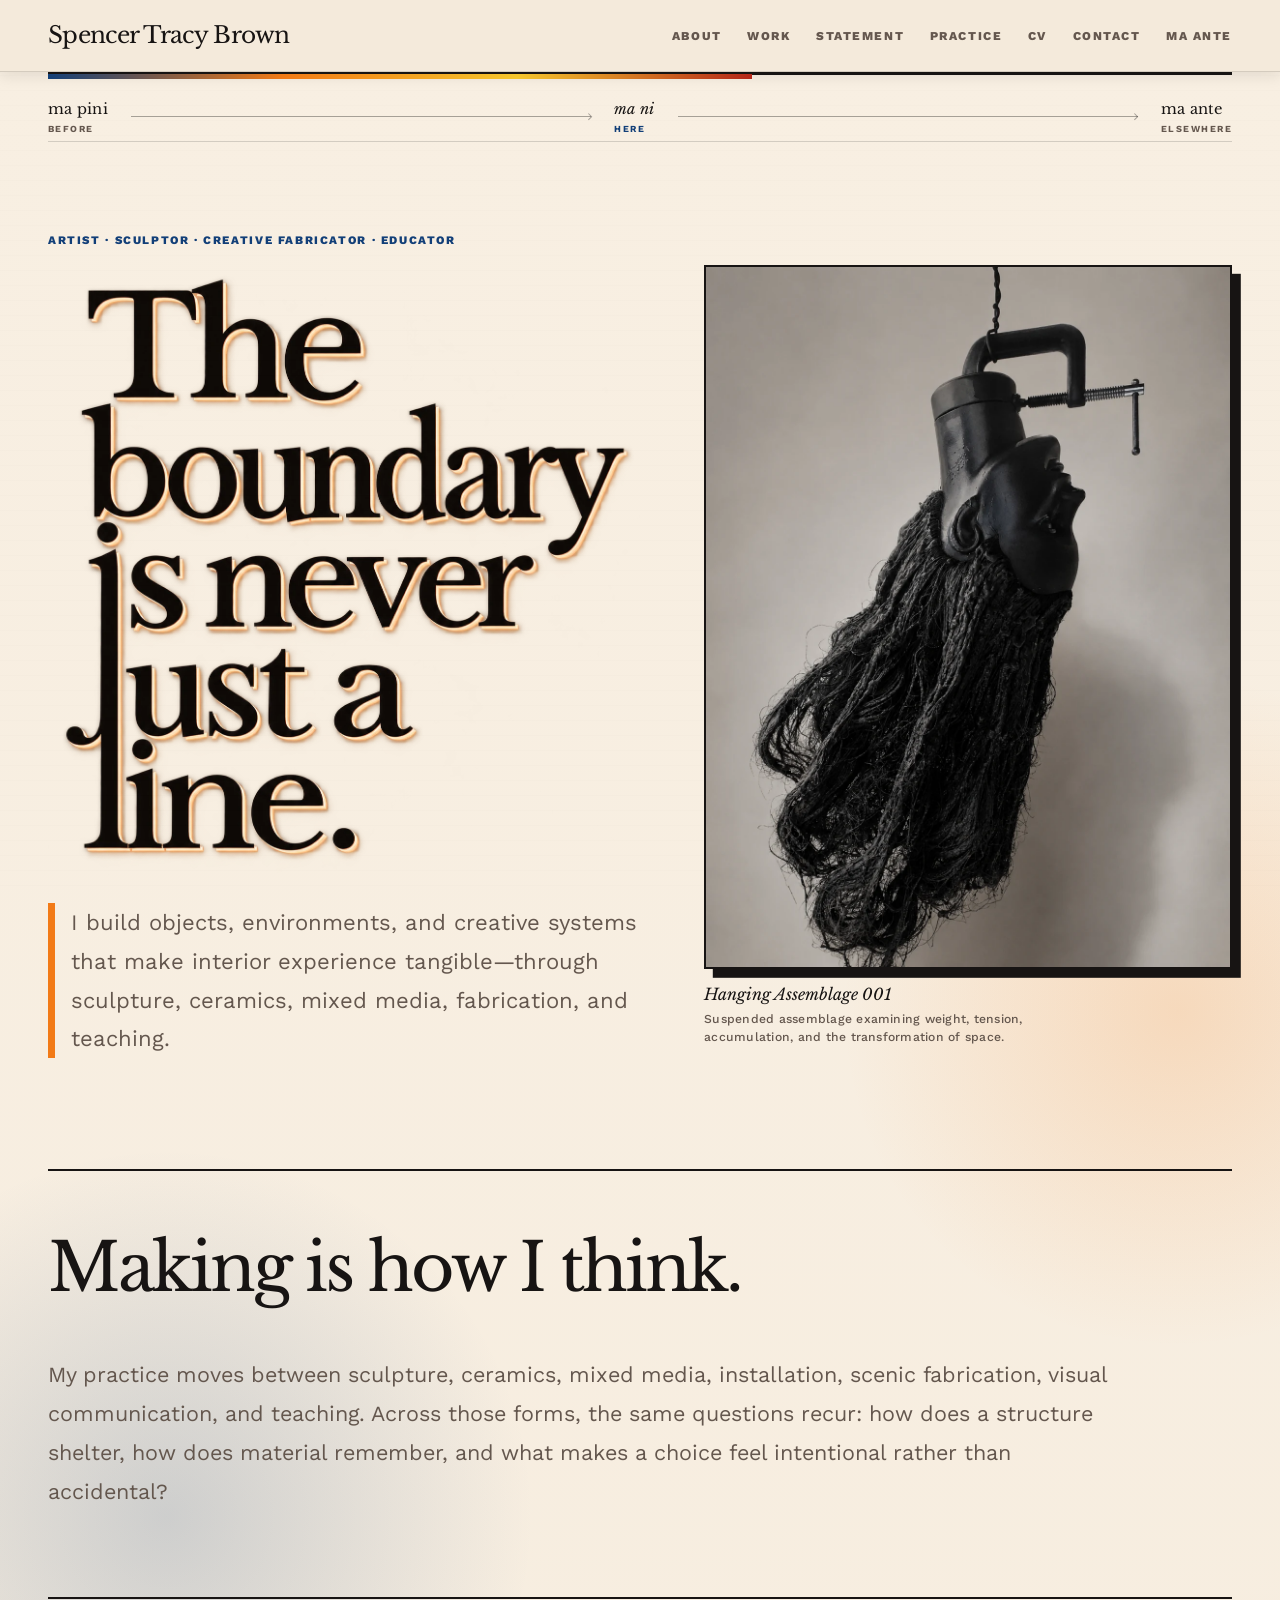
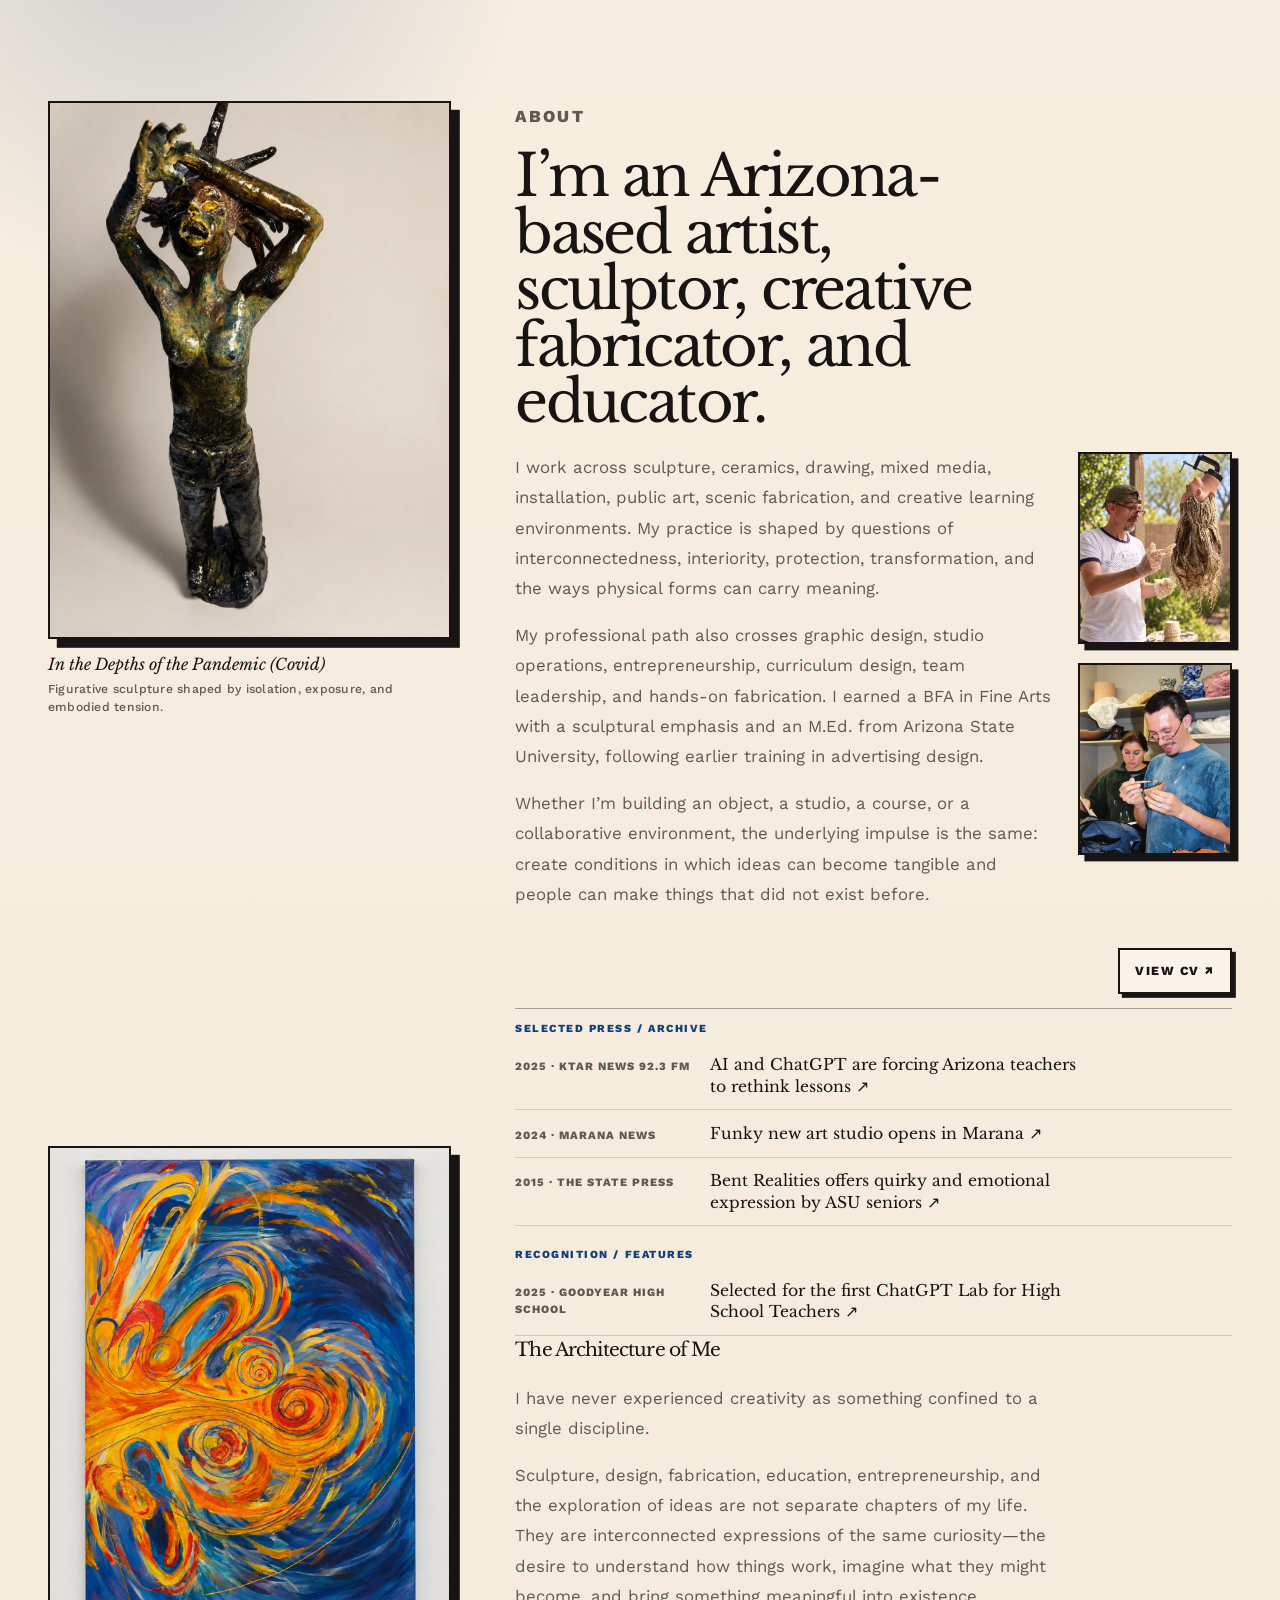
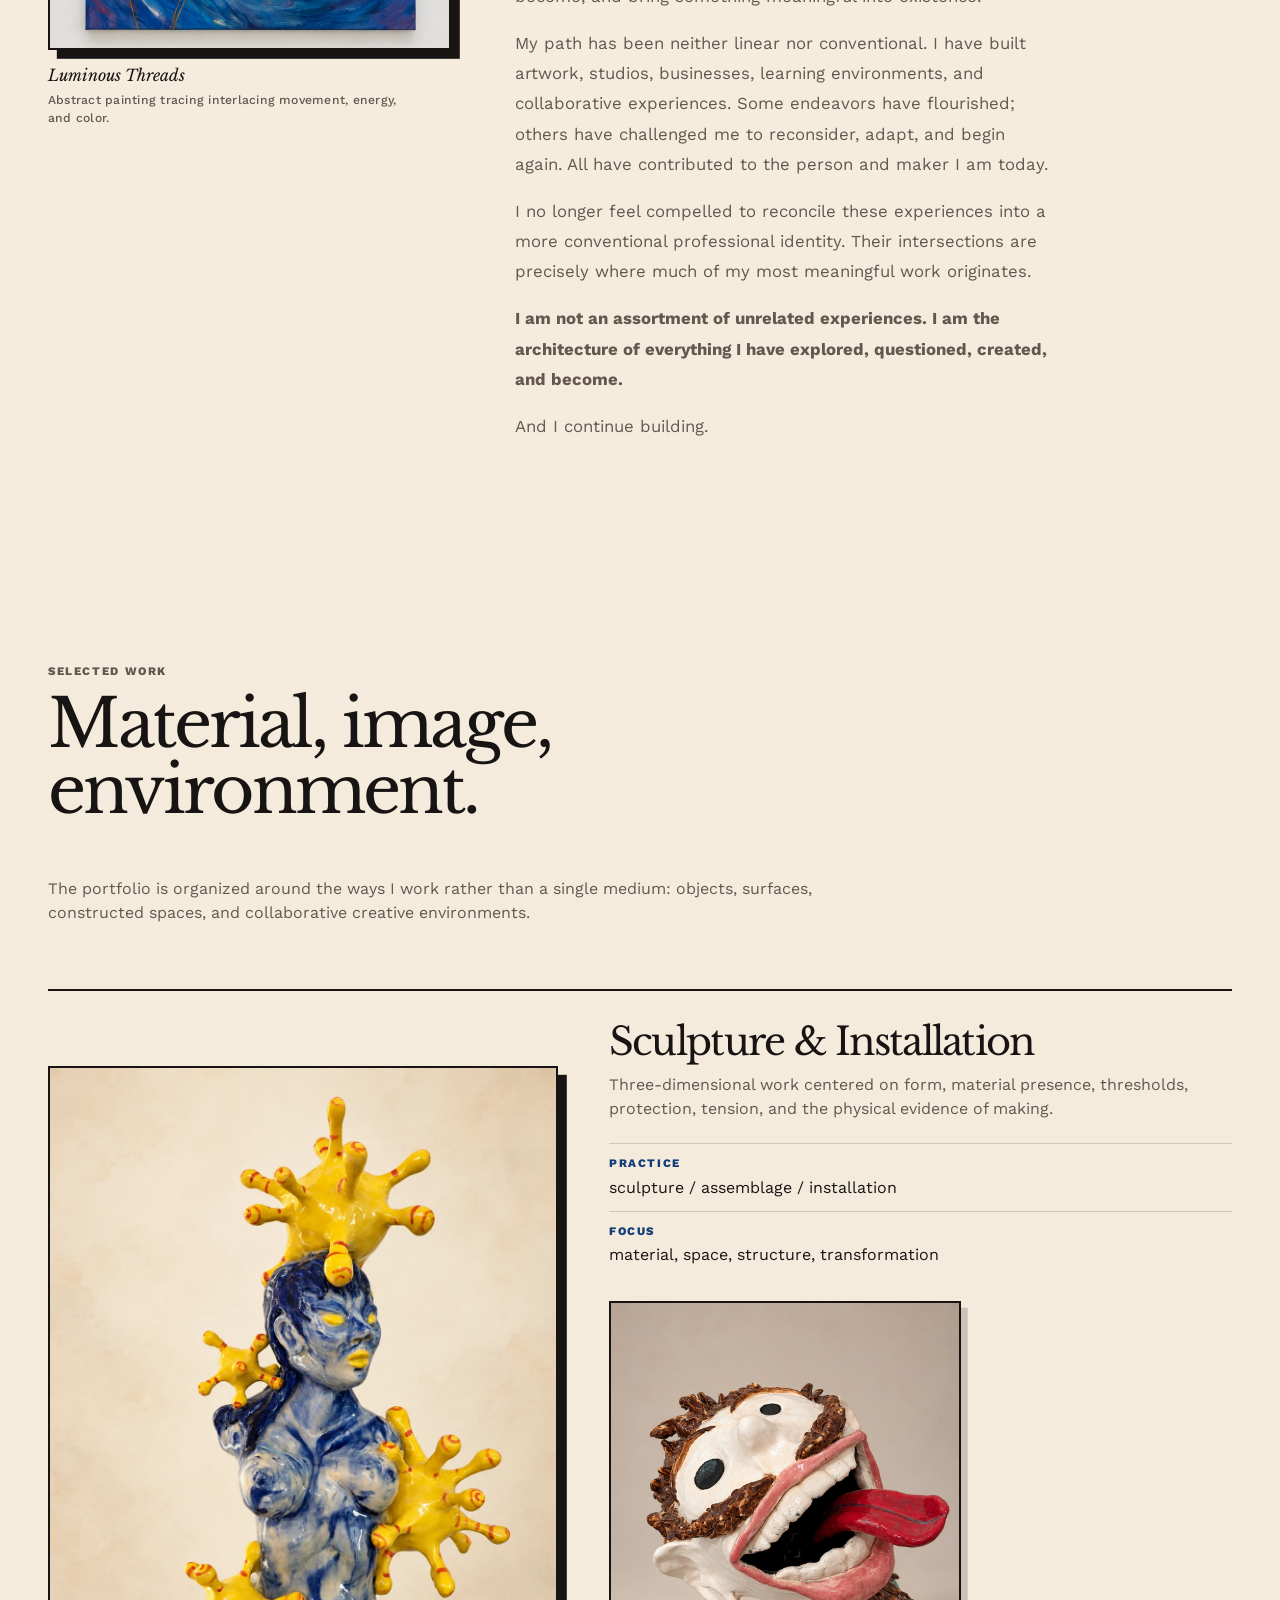
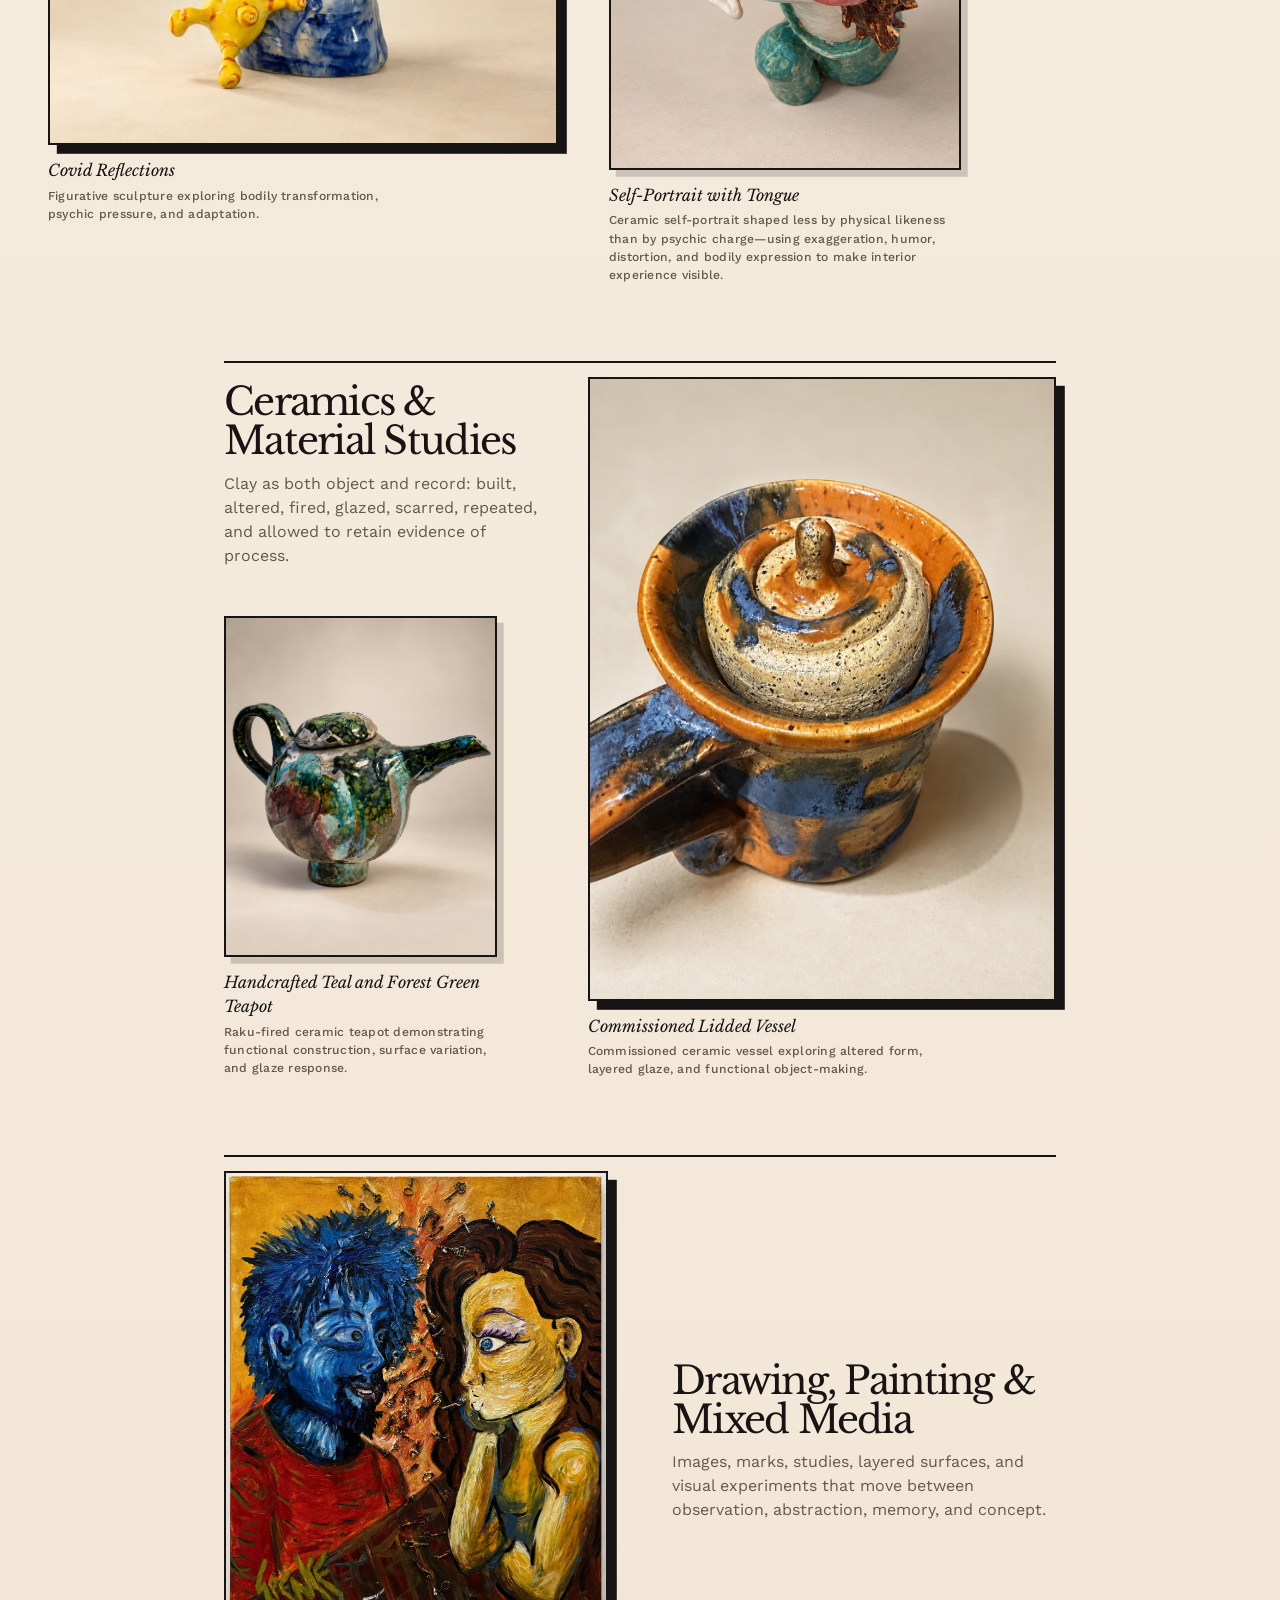
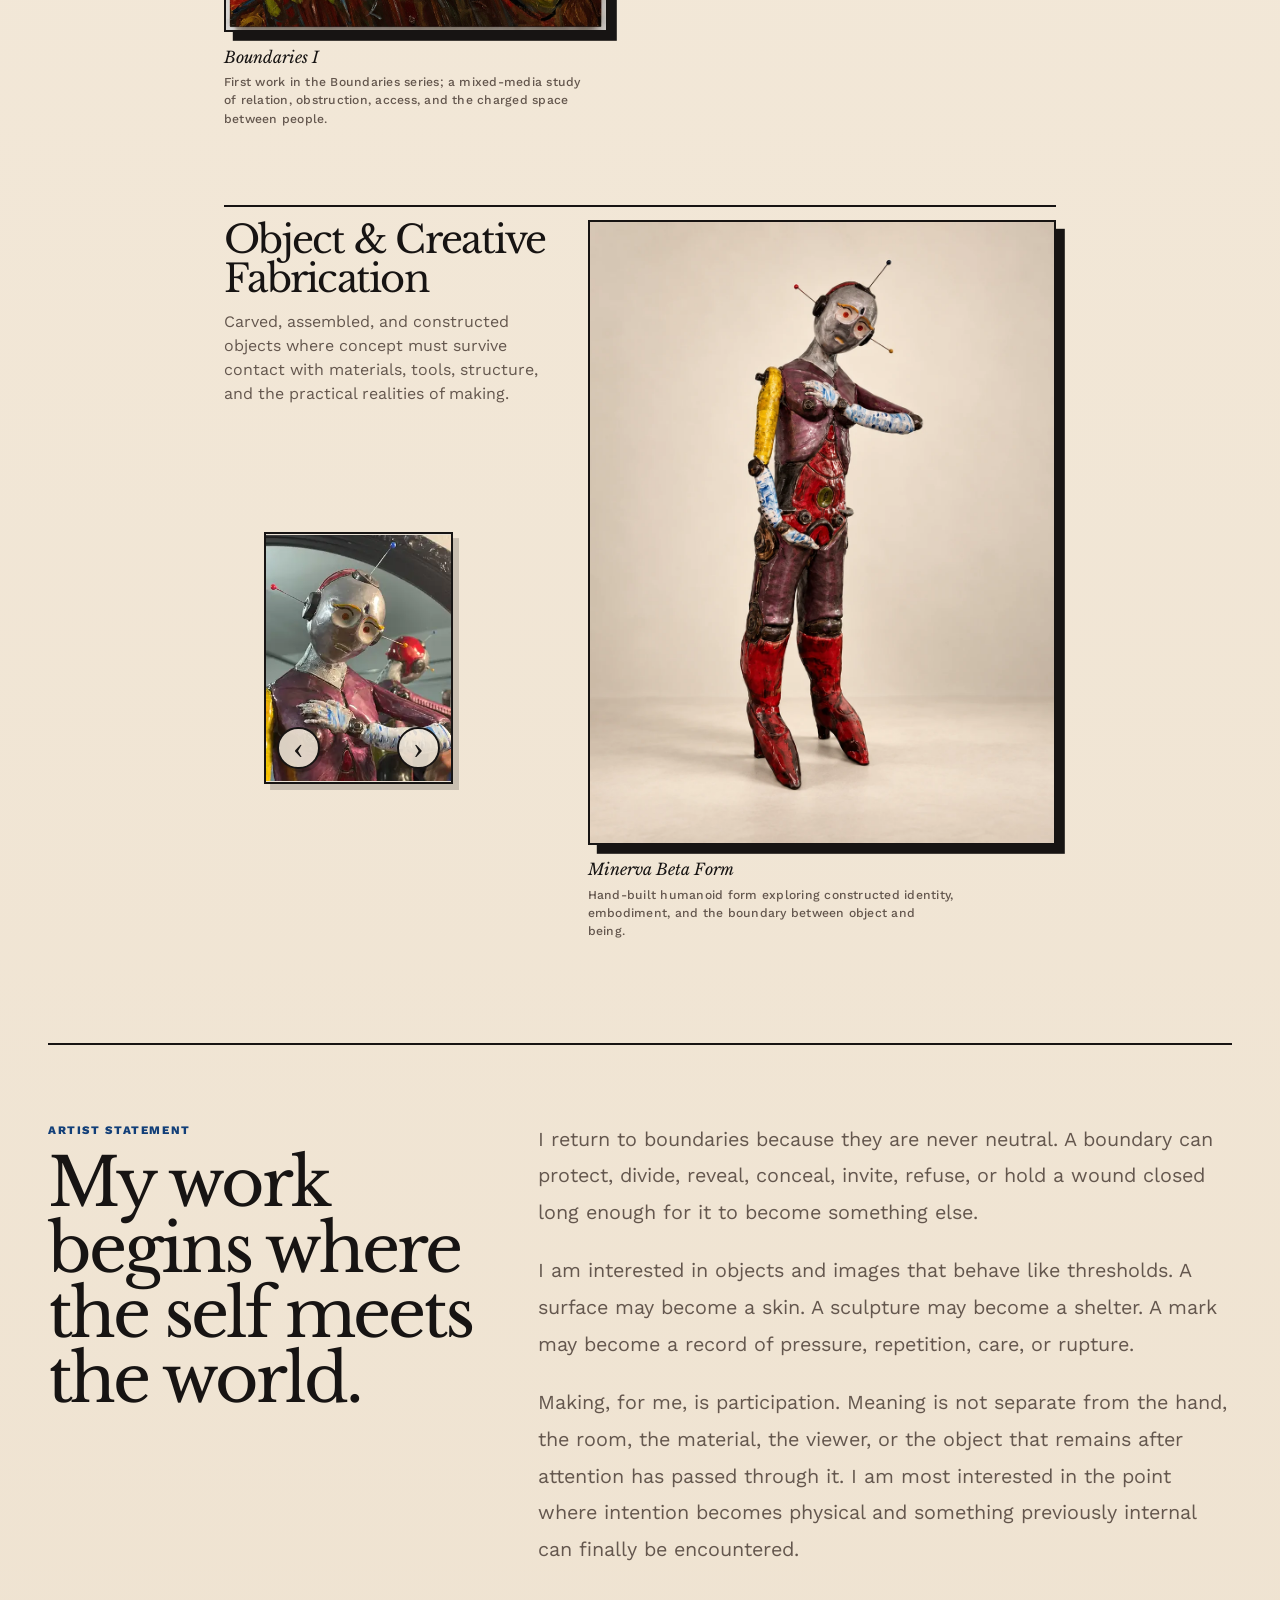
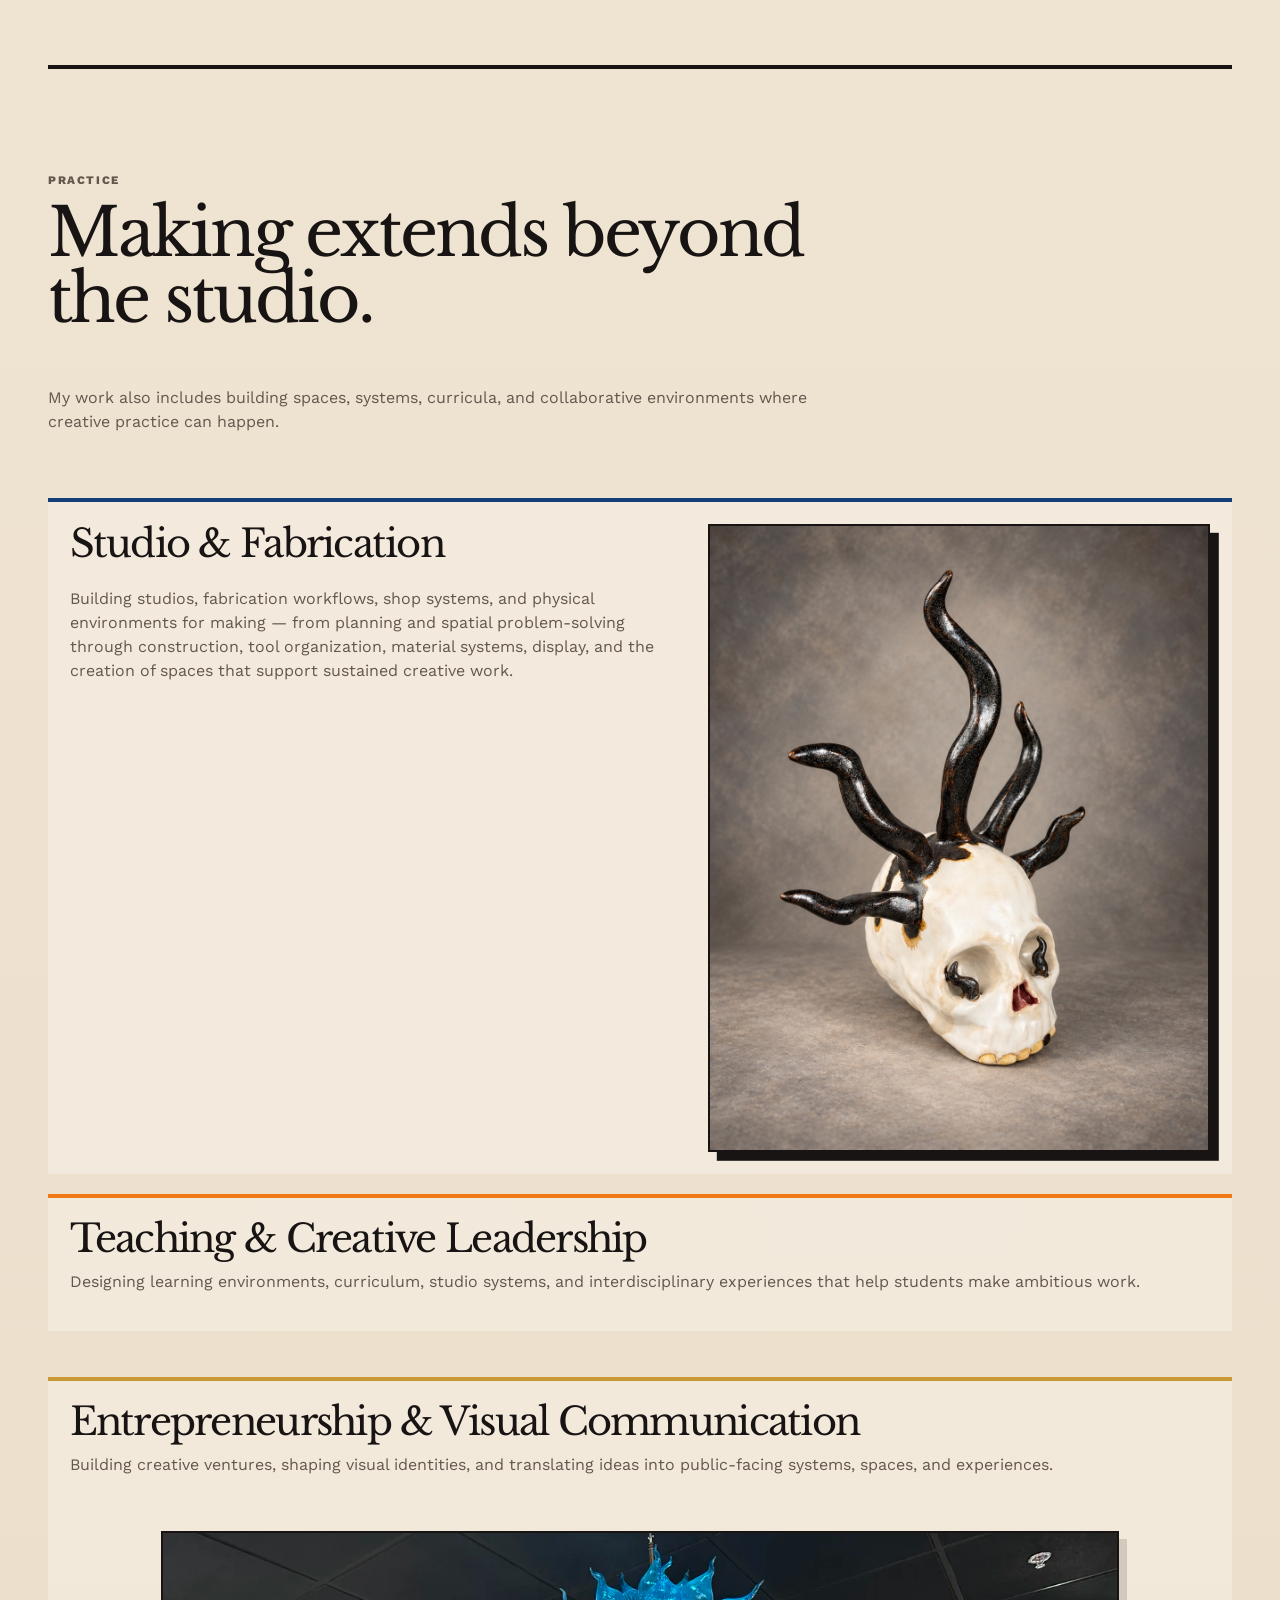
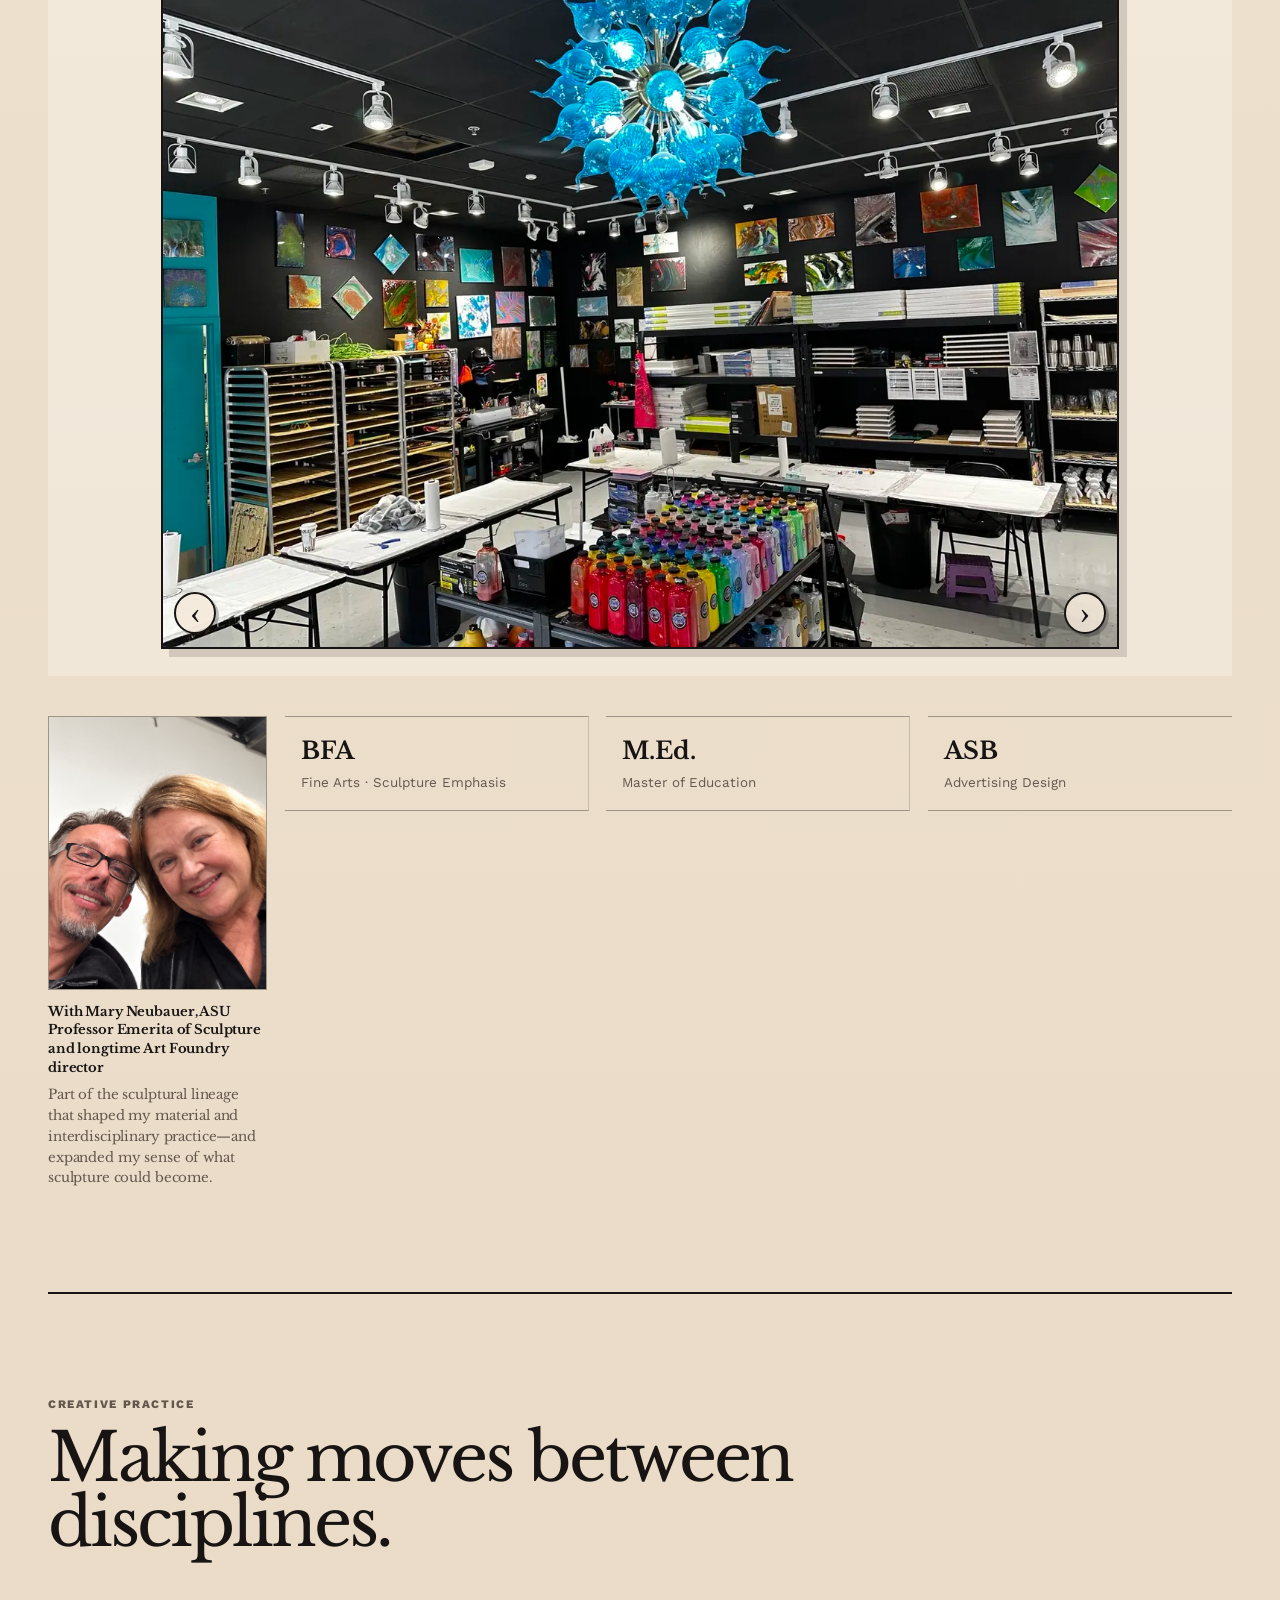
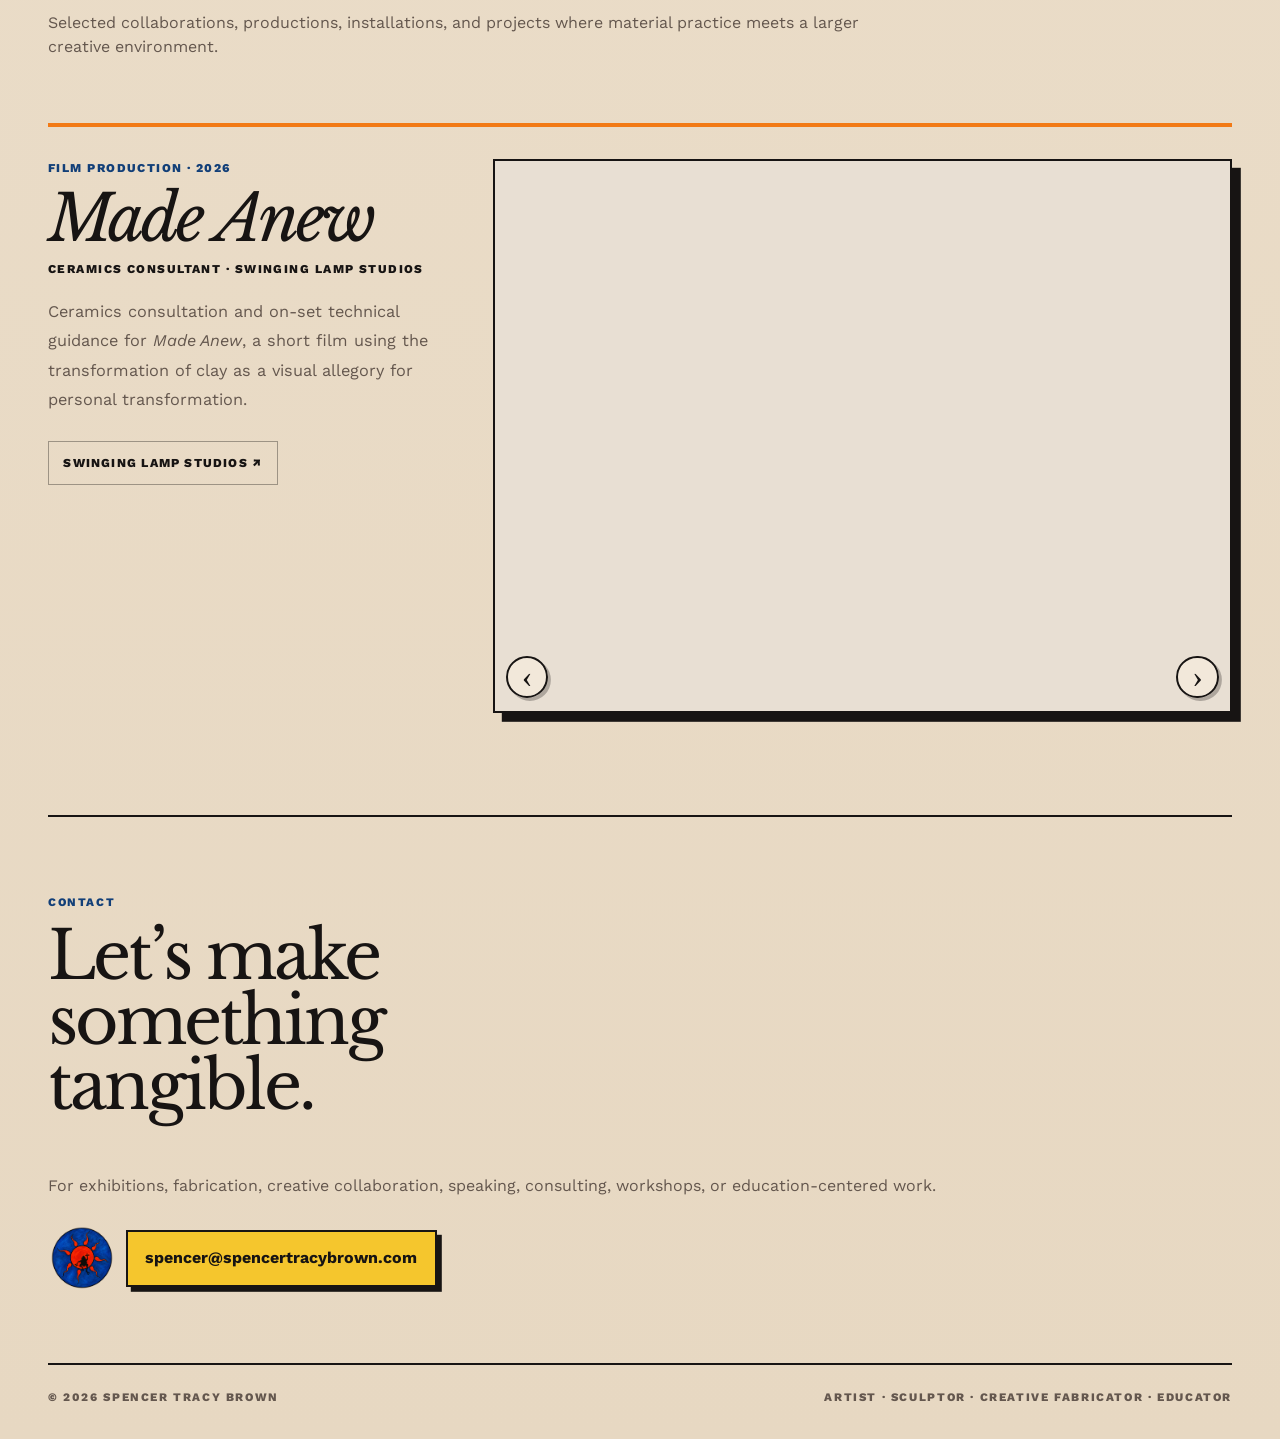
==== index.html @ 0eab2534 "Add Architecture of Me reflection to About section" ====
<!DOCTYPE html>
<html lang="en">
<head>
  <meta charset="UTF-8" />
  <meta name="viewport" content="width=device-width, initial-scale=1.0" />
  <title>Spencer Tracy Brown — Artist, Sculptor, Creative Fabricator, Educator</title>
  <meta name="description" content="Spencer Tracy Brown is an Arizona-based artist, sculptor, creative fabricator, educator, and creative leader working across sculpture, ceramics, mixed media, installation, public art, scenic fabrication, visual communication, and arts education." />
  <meta name="author" content="Spencer Tracy Brown" />
  <meta name="robots" content="index, follow" />
  <link rel="canonical" href="https://spencertracybrown.com/" />
  <link rel="author" href="https://spencertracybrown.com/spencer-tracy-brown/" />
  <link rel="icon" href="assets/images/favicon.svg" type="image/svg+xml" />

  <meta property="og:type" content="website" />
  <meta property="og:url" content="https://spencertracybrown.com/" />
  <meta property="og:title" content="Spencer Tracy Brown — Artist, Sculptor, Creative Fabricator, Educator" />
  <meta property="og:description" content="Arizona-based artist, sculptor, creative fabricator, educator, and creative leader working across sculpture, ceramics, mixed media, installation, public art, scenic fabrication, visual communication, and arts education." />
  <meta property="og:image" content="https://spencertracybrown.com/assets/images/social-card.svg" />
  <meta property="og:image:type" content="image/svg+xml" />
  <meta property="og:image:width" content="1200" />
  <meta property="og:image:height" content="630" />
  <meta property="og:image:alt" content="Spencer Tracy Brown — Artist, Sculptor, Creative Fabricator, Educator" />

  <meta name="twitter:card" content="summary_large_image" />
  <meta name="twitter:title" content="Spencer Tracy Brown — Artist, Sculptor, Creative Fabricator, Educator" />
  <meta name="twitter:description" content="Arizona-based artist, sculptor, creative fabricator, educator, and creative leader." />
  <meta name="twitter:image" content="https://spencertracybrown.com/assets/images/social-card.svg" />
  <meta name="twitter:image:alt" content="Spencer Tracy Brown — Artist, Sculptor, Creative Fabricator, Educator" />

  <link rel="preconnect" href="https://fonts.googleapis.com" />
  <link rel="preconnect" href="https://fonts.gstatic.com" crossorigin />
  <link href="https://fonts.googleapis.com/css2?family=Libre+Baskerville:ital,wght@0,400;0,700;1,400&family=Work+Sans:wght@400;500;600;700;800&display=swap" rel="stylesheet" />
  <link rel="stylesheet" href="assets/css/styles.css" />
  <link rel="stylesheet" href="assets/css/enhancements.css" />

  <script type="application/ld+json">
  {
    "@context": "https://schema.org",
    "@graph": [
      {
        "@type": "WebSite",
        "@id": "https://spencertracybrown.com/#website",
        "url": "https://spencertracybrown.com/",
        "name": "Spencer Tracy Brown",
        "publisher": { "@id": "https://spencertracybrown.com/#person" }
      },
      {
        "@type": "WebPage",
        "@id": "https://spencertracybrown.com/#webpage",
        "url": "https://spencertracybrown.com/",
        "name": "Spencer Tracy Brown — Artist, Sculptor, Creative Fabricator, Educator",
        "isPartOf": { "@id": "https://spencertracybrown.com/#website" },
        "about": { "@id": "https://spencertracybrown.com/#person" },
        "primaryImageOfPage": {
          "@type": "ImageObject",
          "url": "https://spencertracybrown.com/assets/portfolio-canon-r1/hero-hanging-assemblage.webp"
        }
      },
      {
        "@type": "Person",
        "@id": "https://spencertracybrown.com/#person",
        "name": "Spencer Tracy Brown",
        "url": "https://spencertracybrown.com/",
        "jobTitle": [
          "Artist",
          "Sculptor",
          "Creative Fabricator",
          "Educator",
          "Creative Leader"
        ],
        "alumniOf": {
          "@type": "CollegeOrUniversity",
          "name": "Arizona State University"
        },
        "knowsAbout": [
          "Sculpture",
          "Ceramics",
          "Mixed Media",
          "Installation Art",
          "Public Art",
          "Creative Fabrication",
          "Scenic Fabrication",
          "Visual Communication",
          "Creative Leadership",
          "Arts Education",
          "Artificial Intelligence in Education"
        ],
        "mainEntityOfPage": { "@id": "https://spencertracybrown.com/spencer-tracy-brown/#profile" }
      },
      {
        "@type": "Organization",
        "@id": "https://spencertracybrown.com/#suntoad-studios",
        "name": "Suntoad Studios Inc.",
        "alternateName": ["SunToad Studios", "Suntoad Studios"],
        "founder": { "@id": "https://spencertracybrown.com/#person" },
        "foundingDate": "2023-11-13",
        "subjectOf": {
          "@type": "CreativeWork",
          "url": "https://public.destinyhosted.com/marandocs/2024/CCREG/20240604_3013/3011_06-04-2024%20Regular%20Council%20Meeting%20Agenda%20Packet.pdf"
        }
      },
      {
        "@type": "NewsArticle",
        "@id": "https://spencertracybrown.com/#press-ktar-2025",
        "url": "https://ktar.com/arizona-education/ai-teachers-chatgpt-lessons",
        "headline": "AI and ChatGPT are forcing Arizona teachers to rethink lessons",
        "datePublished": "2025-11-13",
        "author": { "@type": "Person", "name": "Shira Tanzer" },
        "publisher": { "@type": "Organization", "name": "KTAR News 92.3 FM" },
        "about": { "@id": "https://spencertracybrown.com/#person" }
      },
      {
        "@type": "NewsArticle",
        "@id": "https://spencertracybrown.com/#press-marana-2024",
        "url": "https://www.tucsonlocalmedia.com/marana/news/funky-new-art-studio-opens-in-marana/article_97ed7798-42ff-11ef-9702-1fb1676f9e1c.html",
        "headline": "Funky new art studio opens in Marana",
        "datePublished": "2024-07-17",
        "author": { "@type": "Person", "name": "Nikki Link" },
        "publisher": { "@type": "Organization", "name": "Marana News" },
        "about": { "@id": "https://spencertracybrown.com/#person" }
      },
      {
        "@type": "NewsArticle",
        "@id": "https://spencertracybrown.com/#press-statepress-2015",
        "url": "https://www.statepress.com/article/2015/02/bent-realities-offers-quirky-and-emotional-expression-by-asu-seniors",
        "headline": "Bent Realities offers quirky and emotional expression by ASU seniors",
        "datePublished": "2015-02-18",
        "author": { "@type": "Person", "name": "Celina Jimenez" },
        "publisher": { "@type": "Organization", "name": "The State Press" },
        "about": { "@id": "https://spencertracybrown.com/#person" }
      }
    ]
  }
  </script>
</head>
<body>
  <a class="skip-link" href="#main">Skip to content</a>

  <header class="masthead" aria-label="Artist website header">
    <a class="wordmark" href="#top" aria-label="Spencer Tracy Brown home">Spencer Tracy Brown</a>
    <nav class="site-nav" aria-label="Artist website navigation">
      <a href="#about">About</a>
      <a href="#work">Work</a>
      <a href="#statement">Statement</a>
      <a href="#practice">Practice</a>
      <a href="assets/docs/Spencer-Tracy-Brown-CV.pdf" target="_blank" rel="noopener">CV</a>
      <a href="#contact">Contact</a>
      <a href="ma-ante/" class="ma-ante-nav">ma ante</a>
    </nav>
  </header>

  <main id="main">
    <div class="place-grammar" aria-label="Before, here, elsewhere">
      <span class="place-state"><strong>ma pini</strong><em>before</em></span>
      <span class="place-line" aria-hidden="true"></span>
      <span class="place-state place-state-now"><strong>ma ni</strong><em>here</em></span>
      <span class="place-line" aria-hidden="true"></span>
      <a class="place-state place-state-ante" href="ma-ante/"><strong>ma ante</strong><em>elsewhere</em></a>
    </div>
    <section class="cover" id="top" aria-labelledby="cover-title">
      <div class="cover-copy">
        <p class="overline">Artist · Sculptor · Creative Fabricator · Educator</p>
        <h1 id="cover-title" class="boundary-mark-heading" aria-label="The boundary is never just a line.">
          <img src="assets/images/the-boundary-is-never-just-a-line.webp" alt="" width="1200" height="1280" fetchpriority="high" decoding="async" />
        </h1>
        <p class="deck">I build objects, environments, and creative systems that make interior experience tangible—through sculpture, ceramics, mixed media, fabrication, and teaching.</p>
      </div>

      <figure class="art-figure hero-art">
        <div class="art-frame">
          <img src="assets/portfolio-canon-r1/hero-hanging-assemblage.webp" alt="Hanging sculptural assemblage with a dark suspended form and cascading fiber-like material" width="1086" height="1448" fetchpriority="high" decoding="async" />
        </div>
        <figcaption>Selected sculpture / assemblage</figcaption>
      </figure>
    </section>

    <section class="intro-band" aria-label="Artist practice summary">
      <div class="intro-number">01</div>
      <div>
        <h2>Making is how I think.</h2>
        <p>My practice moves between sculpture, ceramics, mixed media, installation, scenic fabrication, visual communication, and teaching. Across those forms, the same questions recur: how does a structure shelter, how does material remember, and what makes a choice feel intentional rather than accidental?</p>
      </div>
    </section>

    <section class="section about-section" id="about" aria-labelledby="about-title">
      <figure class="art-figure about-art">
        <div class="art-frame">
          <img src="assets/portfolio-canon-r1/sculpture-raised-arms-figure.webp" alt="Expressive glazed figurative sculpture with both arms raised" width="1086" height="1448" loading="lazy" decoding="async" />
        </div>
        <figcaption class="artwork-caption"><span class="artwork-title">In the Depths of the Pandemic (Covid)</span><span class="artwork-description">Figurative sculpture shaped by isolation, exposure, and embodied tension.</span></figcaption>
      </figure>

      <figure class="art-figure cv-archive-art">
        <div class="art-frame">
          <img src="assets/images/Luminous%20Threads.jpeg" alt="Luminous Threads, an abstract painting with sweeping orange, gold, red, and blue forms" loading="lazy" decoding="async" />
        </div>
        <figcaption class="artwork-caption"><span class="artwork-title">Luminous Threads</span><span class="artwork-description">Abstract painting tracing interlacing movement, energy, and color.</span></figcaption>
      </figure>

      <div class="about-copy">
        <p class="overline">About</p>
        <h2 id="about-title">I’m an Arizona-based artist, sculptor, creative fabricator, and educator.</h2>
        <div class="about-photo-stack" aria-label="Studio practice across time">
          <figure>
            <img src="assets/images/spencer-studio-process.webp" alt="Spencer Tracy Brown working on a sculptural form outdoors" width="1024" height="1280" loading="lazy" decoding="async" />
          </figure>
          <figure>
            <img src="assets/images/spencer-early-studio-process.webp" alt="A younger Spencer Tracy Brown painting a small clay form in a ceramics studio" width="1024" height="1280" loading="lazy" decoding="async" />
          </figure>
        </div>
        <p>I work across sculpture, ceramics, drawing, mixed media, installation, public art, scenic fabrication, and creative learning environments. My practice is shaped by questions of interconnectedness, interiority, protection, transformation, and the ways physical forms can carry meaning.</p>
        <p>My professional path also crosses graphic design, studio operations, entrepreneurship, curriculum design, team leadership, and hands-on fabrication. I earned a BFA in Fine Arts with a sculptural emphasis and an M.Ed. from Arizona State University, following earlier training in advertising design.</p>
        <p>Whether I’m building an object, a studio, a course, or a collaborative environment, the underlying impulse is the same: create conditions in which ideas can become tangible and people can make things that did not exist before.</p>
        <div class="architecture-of-me">
          <h3>The Architecture of Me</h3>
          <p>I have never experienced creativity as something confined to a single discipline.</p>
          <p>Sculpture, design, fabrication, education, entrepreneurship, and the exploration of ideas are not separate chapters of my life. They are interconnected expressions of the same curiosity—the desire to understand how things work, imagine what they might become, and bring something meaningful into existence.</p>
          <p>My path has been neither linear nor conventional. I have built artwork, studios, businesses, learning environments, and collaborative experiences. Some endeavors have flourished; others have challenged me to reconsider, adapt, and begin again. All have contributed to the person and maker I am today.</p>
          <p>I no longer feel compelled to reconcile these experiences into a more conventional professional identity. Their intersections are precisely where much of my most meaningful work originates.</p>
          <p><strong>I am not an assortment of unrelated experiences. I am the architecture of everything I have explored, questioned, created, and become.</strong></p>
          <p>And I continue building.</p>
        </div>
        <div class="cv-actions">
          <a class="cv-link" href="assets/docs/Spencer-Tracy-Brown-CV.pdf" target="_blank" rel="noopener">View CV ↗</a>
          <div class="press-archive" data-press-archive="true" aria-label="Selected press, archive, and recognition">
            <p class="press-archive-label">Selected press / archive</p>
            <div class="press-archive-links">
              <a class="press-archive-link" href="https://ktar.com/arizona-education/ai-teachers-chatgpt-lessons" target="_blank" rel="noopener" aria-describedby="press-synopsis-ktar">
                <span class="press-archive-meta">2025 · KTAR News 92.3 FM</span>
                <span class="press-archive-title">AI and ChatGPT are forcing Arizona teachers to rethink lessons ↗</span>
                <span class="press-archive-synopsis" id="press-synopsis-ktar" role="tooltip">
                  <span class="press-archive-synopsis-kicker">Spencer in this story</span>
                  Brown is the classroom-forward voice in this statewide look at AI in education. He describes using a custom GPT to turn photographed whiteboard plans into lessons and rubrics, and explains how students can use AI to develop and test ideas without surrendering their creativity.
                </span>
              </a>
              <a class="press-archive-link" href="https://www.tucsonlocalmedia.com/marana/news/funky-new-art-studio-opens-in-marana/article_97ed7798-42ff-11ef-9702-1fb1676f9e1c.html" target="_blank" rel="noopener" aria-describedby="press-synopsis-marana">
                <span class="press-archive-meta">2024 · Marana News</span>
                <span class="press-archive-title">Funky new art studio opens in Marana ↗</span>
                <span class="press-archive-synopsis" id="press-synopsis-marana" role="tooltip">
                  <span class="press-archive-synopsis-kicker">Spencer in this story</span>
                  This profile captures Brown as the artist and entrepreneur behind Suntoad Studios, translating a lifelong drive to make art into a public-facing creative space. It records the community-building side of his practice: not only making objects, but building a place where other people could make, learn, and gather.
                </span>
              </a>
              <a class="press-archive-link" href="https://www.statepress.com/article/2015/02/bent-realities-offers-quirky-and-emotional-expression-by-asu-seniors" target="_blank" rel="noopener" aria-describedby="press-synopsis-statepress">
                <span class="press-archive-meta">2015 · The State Press</span>
                <span class="press-archive-title">Bent Realities offers quirky and emotional expression by ASU seniors ↗</span>
                <span class="press-archive-synopsis" id="press-synopsis-statepress" role="tooltip">
                  <span class="press-archive-synopsis-kicker">Spencer in this story</span>
                  In this review of the <em>Bent Realities</em> exhibition at ASU Gallery 100, Brown appears as an emerging sculptor concerned with genuine expression and shared explorations of humanity. The article highlights his invitation for viewers to walk alongside the work—and to expand its meaning through their own interpretations.
                </span>
              </a>
            </div>
            <p class="press-archive-label recognition-label">Recognition / features</p>
            <div class="press-archive-links">
              <a class="press-archive-link" href="https://www.facebook.com/GoodyearHighSchoolMavericks/posts/congrats-to-our-art-teacher-mr-spencer-brown-he-was-selected-for-the-first-ever-/122186693786332919/" target="_blank" rel="noopener" aria-describedby="press-synopsis-chatgpt-lab">
                <span class="press-archive-meta">2025 · Goodyear High School</span>
                <span class="press-archive-title">Selected for the first ChatGPT Lab for High School Teachers ↗</span>
                <span class="press-archive-synopsis" id="press-synopsis-chatgpt-lab" role="tooltip">
                  <span class="press-archive-synopsis-kicker">Spencer in this feature</span>
                  Goodyear High School recognized Brown’s selection for OpenAI’s first ChatGPT Lab for High School Teachers, reflecting his role as an educator exploring practical, classroom-centered uses of AI.
                </span>
              </a>
            </div>
          </div>
        </div>
      </div>
    </section>

    <section class="section works-section" id="work" aria-labelledby="work-title">
      <div class="section-head">
        <p class="overline">Selected work</p>
        <h2 id="work-title">Material, image, environment.</h2>
        <p>The portfolio is organized around the ways I work rather than a single medium: objects, surfaces, constructed spaces, and collaborative creative environments.</p>
      </div>

      <div class="work-grid">
        <article class="work-card large-card">
          <figure class="art-figure work-art">
            <div class="art-frame">
              <img src="assets/images/Covid-reflections.webp" alt="Glossy blue-and-white figurative bust with vivid yellow organic forms extending from the head, shoulder, torso, and side" width="1122" height="1402" loading="lazy" decoding="async" />
            </div>
            <figcaption class="artwork-caption"><span class="artwork-title">Covid Reflections</span><span class="artwork-description">Figurative sculpture exploring bodily transformation, psychic pressure, and adaptation.</span></figcaption>
          </figure>
          <div class="work-meta">
            <p class="work-index">I</p>
            <h3>Sculpture &amp; Installation</h3>
            <p>Three-dimensional work centered on form, material presence, thresholds, protection, tension, and the physical evidence of making.</p>
            <dl>
              <div><dt>Practice</dt><dd>sculpture / assemblage / installation</dd></div>
              <div><dt>Focus</dt><dd>material, space, structure, transformation</dd></div>
            </dl>
            <figure class="art-figure sculpture-supporting-art">
              <div class="art-frame">
                <img src="assets/images/Self-Portrait%20with%20Tongue.jpeg" alt="Ceramic self-portrait by Spencer Tracy Brown with an exaggerated open mouth, extended tongue, simplified black eyes, textured brown hair, and turquoise body" loading="lazy" decoding="async" />
              </div>
              <figcaption class="artwork-caption"><span class="artwork-title">Self-Portrait with Tongue</span><span class="artwork-description">Ceramic self-portrait shaped less by physical likeness than by psychic charge—using exaggeration, humor, distortion, and bodily expression to make interior experience visible.</span></figcaption>
            </figure>
          </div>
        </article>

        <article class="work-card">
          <figure class="art-figure work-art">
            <div class="art-frame">
              <img src="assets/portfolio-canon-r1/ceramics-lidded-vessel.webp" alt="Handmade lidded ceramic vessel with mottled blue and warm orange glaze" width="1086" height="1448" loading="lazy" decoding="async" />
            </div>
            <figcaption class="artwork-caption"><span class="artwork-title">Commissioned Lidded Vessel</span><span class="artwork-description">Commissioned ceramic vessel exploring altered form, layered glaze, and functional object-making.</span></figcaption>
          </figure>
          <div class="work-meta">
            <p class="work-index">II</p>
            <h3>Ceramics &amp; Material Studies</h3>
            <p>Clay as both object and record: built, altered, fired, glazed, scarred, repeated, and allowed to retain evidence of process.</p>
          </div>
          <figure class="art-figure ceramics-supporting-art">
            <div class="art-frame">
              <img src="assets/images/Handcrafted-Teal-and-Forest-Green-Teapot.jpeg" alt="Handcrafted ceramic teapot with layered teal, forest green, turquoise, burgundy, and earthy glaze" loading="lazy" decoding="async" />
            </div>
            <figcaption class="artwork-caption"><span class="artwork-title">Handcrafted Teal and Forest Green Teapot</span><span class="artwork-description">Raku-fired ceramic teapot demonstrating functional construction, surface variation, and glaze response.</span></figcaption>
          </figure>
        </article>

        <article class="work-card">
          <figure class="art-figure work-art mixed-art">
            <div class="art-frame">
              <img src="assets/portfolio-canon-r1/mixed-media-keys-between-figures.webp" alt="Mixed-media figurative artwork with two faces confronting one another across a field of keys" width="1145" height="1374" loading="lazy" decoding="async" />
            </div>
            <figcaption class="artwork-caption"><span class="artwork-title">Boundaries I</span><span class="artwork-description">First work in the Boundaries series; a mixed-media study of relation, obstruction, access, and the charged space between people.</span></figcaption>
          </figure>
          <div class="work-meta">
            <p class="work-index">III</p>
            <h3>Drawing, Painting &amp; Mixed Media</h3>
            <p>Images, marks, studies, layered surfaces, and visual experiments that move between observation, abstraction, memory, and concept.</p>
          </div>
        </article>

        <article class="work-card">
          <figure class="art-figure work-art">
            <div class="art-frame">
              <img src="assets/images/Minerva-beta-test.webp" alt="Hand-built humanoid robot sculpture with a silver face, antennae, segmented limbs, and layered red, purple, yellow, blue, and black surfaces" width="1122" height="1402" loading="lazy" decoding="async" />
            </div>
          </figure>
          <div class="work-meta">
            <p class="work-index">IV</p>
            <h3>Object &amp; Creative Fabrication</h3>
            <p>Carved, assembled, and constructed objects where concept must survive contact with materials, tools, structure, and the practical realities of making.</p>
          </div>
        </article>
      </div>
    </section>

    <section class="statement-panel" id="statement" aria-labelledby="statement-title">
      <div class="statement-title">
        <p class="overline">Artist statement</p>
        <h2 id="statement-title">My work begins where the self meets the world.</h2>
      </div>
      <div class="statement-copy">
        <p>I return to boundaries because they are never neutral. A boundary can protect, divide, reveal, conceal, invite, refuse, or hold a wound closed long enough for it to become something else.</p>
        <p>I am interested in objects and images that behave like thresholds. A surface may become a skin. A sculpture may become a shelter. A mark may become a record of pressure, repetition, care, or rupture.</p>
        <p>Making, for me, is participation. Meaning is not separate from the hand, the room, the material, the viewer, or the object that remains after attention has passed through it. I am most interested in the point where intention becomes physical and something previously internal can finally be encountered.</p>
      </div>
    </section>

    <section class="section practice-section" id="practice" aria-labelledby="practice-title">
      <div class="section-head">
        <p class="overline">Practice</p>
        <h2 id="practice-title">Making extends beyond the studio.</h2>
        <p>My work also includes building spaces, systems, curricula, and collaborative environments where creative practice can happen.</p>
      </div>

      <div class="practice-grid">
        <article class="practice-card">
          <p class="work-index">A</p>
          <h3>Studio &amp; Fabrication</h3>
          <p>Building studios, fabrication workflows, shop systems, and physical environments for making.</p>
          <div class="studio-slideshow" data-studio-slideshow="true" tabindex="0" aria-label="Studio construction and finished-space views">
            <img src="assets/images/studio-slideshow-01.webp" alt="Suntoad Studios fabrication and studio view" loading="lazy" decoding="async" class="is-active" aria-hidden="false" />
            <img src="assets/images/studio-slideshow-02.webp" alt="Suntoad Studios construction-stage view" loading="lazy" decoding="async" aria-hidden="true" />
            <img src="assets/images/studio-slideshow-03.webp" alt="Suntoad Studios classroom and making-space view" loading="lazy" decoding="async" aria-hidden="true" />
            <img src="assets/images/studio-slideshow-04.webp" alt="Suntoad Studios fabrication area view" loading="lazy" decoding="async" aria-hidden="true" />
          </div>
        </article>

        <article class="practice-card">
          <p class="work-index">B</p>
          <h3>Teaching &amp; Creative Leadership</h3>
          <p>Designing learning environments, curriculum, studio systems, and interdisciplinary experiences that help students make ambitious work.</p>
        </article>

        <article class="practice-card">
          <p class="work-index">C</p>
          <h3>Entrepreneurship &amp; Visual Communication</h3>
          <p>Building creative ventures, shaping visual identities, and translating ideas into public-facing systems, spaces, and experiences.</p>
        </article>
      </div>

      <div class="credential-strip" aria-label="Professional credentials and sculptural lineage">
        <figure class="credential-lineage">
          <img src="assets/images/Spence&amp;Mary.jpeg" alt="Spencer Tracy Brown with Mary Neubauer" loading="lazy" decoding="async" />
          <figcaption><strong>With Mary Neubauer, ASU Professor Emerita of Sculpture and longtime Art Foundry director</strong><span>Part of the sculptural lineage that shaped my material and interdisciplinary practice—and expanded my sense of what sculpture could become.</span></figcaption>
        </figure>
        <div><strong>BFA</strong><span>Fine Arts · Sculpture Emphasis</span></div>
        <div><strong>M.Ed.</strong><span>Master of Education</span></div>
        <div><strong>ASB</strong><span>Advertising Design</span></div>
      </div>
    </section>

    <section class="section creative-practice-section" id="creative-practice" aria-labelledby="creative-practice-title">
      <div class="section-head">
        <p class="overline">Creative Practice</p>
        <h2 id="creative-practice-title">Making moves between disciplines.</h2>
        <p>Selected collaborations, productions, installations, and projects where material practice meets a larger creative environment.</p>
      </div>

      <article class="creative-practice-project">
        <div class="creative-practice-copy">
          <p class="creative-practice-kicker">Film production · 2026</p>
          <h3><em>Made Anew</em></h3>
          <p class="creative-practice-role">Ceramics Consultant · Swinging Lamp Studios</p>
          <p>Ceramics consultation and on-set technical guidance for <em>Made Anew</em>, a short film using the transformation of clay as a visual allegory for personal transformation.</p>
          <a class="creative-practice-link" href="https://www.swinginglampstudios.com/" target="_blank" rel="noopener">Swinging Lamp Studios ↗</a>
        </div>

        <figure class="made-anew-slideshow" data-made-anew-slideshow="true" tabindex="0" aria-label="Behind-the-scenes images from Made Anew">
          <img src="assets/images/made_anew_007.jpeg" alt="Spencer Tracy Brown demonstrating ceramics technique at the wheel on the Made Anew set" loading="lazy" decoding="async" class="is-active" aria-hidden="false" />
          <img src="assets/images/made_anew_011.jpeg" alt="Made Anew camera crew slating a ceramics scene during production" loading="lazy" decoding="async" aria-hidden="true" />
          <img src="assets/images/made_anew_0016.jpeg" alt="Spencer Tracy Brown working at the ceramics wheel as cast and crew review a vessel beside the production camera" loading="lazy" decoding="async" aria-hidden="true" />
          <img src="assets/images/made_anew_008.jpeg" alt="Production monitor showing Spencer Tracy Brown working at the ceramics wheel during filming" loading="lazy" decoding="async" aria-hidden="true" />
          <img src="assets/images/made_anew_004.jpeg" alt="Spencer Tracy Brown and the Made Anew filmmaker reviewing the production monitor together" loading="lazy" decoding="async" aria-hidden="true" />
          <img src="assets/images/made_anew_017.jpeg" alt="Made Anew cast and crew gathered around the ceramics set while adjusting camera equipment" loading="lazy" decoding="async" aria-hidden="true" />
          <img src="assets/images/made_anew_014.jpeg" alt="Camera operator filming Spencer Tracy Brown at the ceramics wheel on the Made Anew set" loading="lazy" decoding="async" aria-hidden="true" />
        </figure>
      </article>
    </section>

    <section class="contact-section" id="contact" aria-labelledby="contact-title">
      <p class="overline">Contact</p>
      <h2 id="contact-title">Let’s make something tangible.</h2>
      <p class="contact-copy">For exhibitions, fabrication, creative collaboration, speaking, consulting, workshops, or education-centered work.</p>
      <div class="contact-row">
        <a href="mailto:spencer@spencertracybrown.com">spencer@spencertracybrown.com</a>
      </div>
    </section>
  </main>

  <footer class="site-footer">
    <span>© 2026 <a href="spencer-tracy-brown/" rel="author">Spencer Tracy Brown</a></span>
    <span>Artist · Sculptor · Creative Fabricator · Educator</span>
  </footer>

  <script src="assets/js/studio-slideshow.js" defer></script>
  <script src="assets/js/art-magnifier.js" defer></script>
</body>
</html>
---- assets/css/styles.css ----
:root{
  --paper:#f4eadb;--paper-warm:#e7d8c2;--ink:#171413;--muted:#64574e;
  --cobalt:#123f78;--ultra:#0b2452;--cadmium:#f27a16;--solar:#f5c62d;--red:#b32619;
  --rust:#7b432f;--gold:#c79a36;--line:rgba(23,20,19,.16);--line-strong:rgba(23,20,19,.36);
  --max:1240px;--gutter:clamp(1rem,4vw,3rem);--serif:"Libre Baskerville",Georgia,serif;--sans:"Work Sans",system-ui,sans-serif;
}
*{box-sizing:border-box}
html{scroll-behavior:smooth}
body{margin:0;min-height:100vh;color:var(--ink);font-family:var(--sans);line-height:1.5;background:radial-gradient(circle at 13% 12%,rgba(18,63,120,.18),transparent 23rem),radial-gradient(circle at 92% 8%,rgba(242,122,22,.18),transparent 21rem),linear-gradient(180deg,#f8efe2 0%,var(--paper) 42%,var(--paper-warm) 100%)}
body:before{content:"";position:fixed;inset:0;pointer-events:none;opacity:.18;background-image:linear-gradient(rgba(23,20,19,.04) 1px,transparent 1px);background-size:100% 15px}
img{max-width:100%;display:block}
a{color:inherit;text-underline-offset:.18em}
.skip-link{position:absolute;left:1rem;top:1rem;transform:translateY(-200%);background:var(--ink);color:var(--paper);padding:.65rem .9rem;z-index:100}
.skip-link:focus{transform:translateY(0)}
a:focus-visible{outline:3px solid var(--cobalt);outline-offset:4px}.contact-row a:focus-visible{outline-color:var(--red)}

.masthead{width:min(var(--max),calc(100% - var(--gutter)*2));margin:0 auto;padding:1.15rem 0;display:flex;align-items:center;justify-content:space-between;gap:1.25rem;border-bottom:3px solid var(--ink);position:sticky;top:0;z-index:50;background:transparent;isolation:isolate}
.masthead:before{content:"";position:absolute;z-index:-1;top:0;bottom:0;left:50%;width:100vw;transform:translateX(-50%);background:rgba(244,234,219,.985);border-bottom:1px solid rgba(23,20,19,.14);box-shadow:0 .35rem .8rem rgba(23,20,19,.08)}
.masthead:after{content:"";position:absolute;left:0;bottom:-7px;width:min(44rem,72vw);height:5px;background:linear-gradient(90deg,var(--cobalt),var(--cadmium),var(--solar),var(--red))}
.wordmark{font-family:var(--serif);font-size:clamp(1.08rem,2vw,1.45rem);text-decoration:none;letter-spacing:-.03em}
.site-nav{display:flex;gap:clamp(.75rem,2vw,1.6rem);flex-wrap:wrap;justify-content:flex-end}
.site-nav a{text-decoration:none;color:var(--muted);font-size:.75rem;text-transform:uppercase;letter-spacing:.13em;font-weight:800}
.site-nav a:hover,.site-nav a:focus-visible{color:var(--cobalt)}
#top,#work,#statement,#about,#practice,#contact{scroll-margin-top:7rem}

main,.site-footer{width:min(var(--max),calc(100% - var(--gutter)*2));margin:0 auto}
.cover{min-height:calc(100vh - 86px);display:grid;grid-template-columns:minmax(0,.92fr) minmax(320px,.82fr);align-items:center;gap:clamp(2rem,5vw,5rem);padding:clamp(3rem,7vw,7rem) 0}
.cover-copy{max-width:790px}
.overline,figcaption,.site-footer,dt,.contact-row span{color:var(--muted);font-size:.72rem;font-weight:800;text-transform:uppercase;letter-spacing:.14em}
.overline{color:var(--cobalt)}
h1,h2,h3,p{margin-top:0}
h1,h2,h3{font-family:var(--serif);font-weight:400;letter-spacing:-.045em}
h1{margin-bottom:1.25rem;max-width:10.8ch;font-size:clamp(4rem,10vw,10rem);line-height:.88;text-shadow:.035em .035em 0 rgba(242,122,22,.15)}
.boundary-mark-heading{max-width:none;margin:0 0 1.25rem;font-size:0;line-height:1;text-shadow:none}
.boundary-mark-heading img{width:min(100%,47rem);height:auto;object-fit:contain;object-position:left center}
h2{font-size:clamp(2.4rem,5.2vw,5.4rem);line-height:.98}
.deck{max-width:50rem;color:var(--muted);font-size:clamp(1.08rem,1.8vw,1.38rem);line-height:1.75;border-left:.45rem solid var(--cadmium);padding-left:1rem}

.art-figure{margin:0}
.art-frame{position:relative;overflow:hidden;border:2px solid var(--ink);box-shadow:.55rem .55rem 0 var(--ink);background:#e8dfd3}
.art-frame img{width:100%;height:100%;object-fit:cover}
.hero-art .art-frame{aspect-ratio:3/4;min-height:clamp(29rem,68vh,43rem)}
.hero-art img{object-position:center center}
.work-art .art-frame{aspect-ratio:3/4}
.mixed-art .art-frame{aspect-ratio:5/6}
.about-art .art-frame{aspect-ratio:3/4}
figcaption{margin-top:.95rem;text-transform:none;font-weight:600;letter-spacing:.08em}

.intro-band{display:block;padding:clamp(2rem,5vw,4rem) 0;border-top:2px solid var(--ink);border-bottom:2px solid var(--ink)}
.intro-number,.work-index{display:none}
.intro-band p,.section-head p,.statement-copy p,.about-copy p,.work-meta p,.practice-card p,.contact-copy{color:var(--muted)}
.intro-band p{max-width:68rem;font-size:clamp(1.05rem,1.7vw,1.35rem);line-height:1.8}

.section{padding:clamp(4rem,8vw,8rem) 0}
.section-head{max-width:820px;margin-bottom:clamp(2rem,5vw,4rem)}
.work-grid{display:grid;grid-template-columns:repeat(4,minmax(0,1fr));column-gap:clamp(2.4rem,4vw,3.5rem);row-gap:clamp(3.75rem,6vw,5.5rem)}
.work-card{grid-column:span 2;border-top:2px solid var(--ink);padding-top:.85rem}
.work-card:not(.large-card){grid-column:span 4;width:min(100%,52rem);justify-self:center}
.large-card{grid-column:span 4;display:grid;grid-template-columns:minmax(280px,.9fr) minmax(0,1.1fr);gap:clamp(1.5rem,4vw,3.5rem);align-items:center}
.work-meta{padding-top:1.1rem}
@media(min-width:901px){.work-card:not(.large-card) .work-meta{padding-top:clamp(1.5rem,2.4vw,2rem)}}
.work-meta h3,.practice-card h3{margin-bottom:.7rem;font-size:clamp(1.85rem,3vw,3rem);line-height:1.02}
dl{display:grid;gap:.7rem;margin:1.4rem 0 0}
dl div{border-top:1px solid var(--line);padding-top:.7rem}
dt{margin-bottom:.2rem;color:var(--cobalt)}dd{margin:0}

.statement-panel{display:grid;grid-template-columns:minmax(0,.76fr) minmax(0,1.24fr);gap:clamp(2rem,5vw,5rem);padding:clamp(3rem,6vw,6rem) 0;border-top:2px solid var(--ink);border-bottom:2px solid var(--ink)}
.statement-copy p{font-size:clamp(1.05rem,1.55vw,1.28rem);line-height:1.85}.statement-copy p+p{margin-top:1.35rem}

.about-section{display:grid;grid-template-columns:minmax(280px,.72fr) minmax(0,1.28fr);gap:clamp(2rem,5vw,5rem);align-items:start}
.about-copy{min-width:0;display:grid;grid-template-columns:minmax(0,1fr) clamp(8rem,12vw,10rem);column-gap:clamp(1rem,2vw,1.5rem);align-items:start}
.about-copy>.overline{grid-column:1/-1;grid-row:1}
.about-copy>h2{grid-column:1/-1;grid-row:2;max-width:13ch;margin-bottom:1.35rem;font-size:clamp(2.7rem,4.5vw,4.8rem)}
.about-copy>p:nth-of-type(2){grid-column:1;grid-row:3}
.about-copy>p:nth-of-type(3){grid-column:1;grid-row:4}
.about-copy>p:nth-of-type(4){grid-column:1;grid-row:5}
.about-copy p{max-width:720px;font-size:1.05rem;line-height:1.8}
.about-photo-stack{grid-column:2;grid-row:3 / span 3;display:grid;gap:1.15rem;width:100%;align-self:start}.about-photo-stack figure{margin:0}.about-photo-stack img{width:100%;height:auto;aspect-ratio:4/5;object-fit:cover;border:2px solid var(--ink);box-shadow:.4rem .4rem 0 var(--ink)}
.cv-actions{grid-column:1/-1;grid-row:6;margin:1.4rem 0 0}
.cv-link{display:inline-flex;align-items:center;padding:.95rem 1.15rem;border:2px solid var(--ink);background:rgba(255,255,255,.36);box-shadow:.3rem .3rem 0 var(--ink);text-decoration:none;text-transform:uppercase;letter-spacing:.12em;font-size:.78rem;font-weight:800}
.cv-link:hover,.cv-link:focus-visible{background:var(--cobalt);color:#fff}
.tag-list{grid-column:1/-1;grid-row:7;list-style:none;padding:0;margin:1.35rem 0 0;display:flex;gap:.6rem;flex-wrap:wrap}
.tag-list li{padding:.45rem .68rem;border:1px solid var(--line-strong);border-radius:999px;color:var(--cobalt);background:rgba(255,255,255,.34);font-size:.82rem;font-weight:700}

.practice-section{border-top:2px solid var(--ink)}
.practice-grid{display:grid;grid-template-columns:repeat(3,minmax(0,1fr));gap:1.25rem}
.practice-card{padding:1.35rem;border-top:4px solid var(--ink);background:rgba(255,255,255,.28)}
.practice-card:nth-child(1){border-color:var(--cobalt)}.practice-card:nth-child(2){border-color:var(--cadmium)}.practice-card:nth-child(3){border-color:var(--gold)}
.credential-strip{display:grid;grid-template-columns:minmax(180px,.72fr) repeat(3,minmax(0,1fr));grid-template-rows:auto auto;gap:0 clamp(.7rem,1.4vw,1.15rem);margin-top:2.5rem;align-items:end}
.credential-strip::before{content:"";grid-column:1;grid-row:1;width:100%;aspect-ratio:4/5;background:url("../images/Spence&Mary.jpeg") center/cover no-repeat;border:1px solid var(--line-strong)}
.credential-strip::after{content:"With Mary Neubauer, ASU Professor Emerita of Sculpture and longtime Art Foundry director\A Part of the sculptural lineage that shaped my material and interdisciplinary practice—and expanded my sense of what sculpture could become.";white-space:pre-line;grid-column:1;grid-row:2;margin-top:.8rem;color:var(--muted);font-family:var(--serif);font-size:clamp(.72rem,.9vw,.84rem);line-height:1.55;letter-spacing:-.012em}
.credential-strip div{grid-row:1;align-self:end;padding:1rem;border-top:1px solid var(--line-strong);border-bottom:1px solid var(--line-strong);border-right:1px solid var(--line)}
.credential-strip div:last-child{border-right:0}
.credential-strip strong,.credential-strip span{display:block}.credential-strip strong{font-family:var(--serif);font-size:1.5rem}.credential-strip span{margin-top:.25rem;color:var(--muted);font-size:.84rem}

.contact-section{padding:clamp(3rem,6vw,6rem) 0;border-top:2px solid var(--ink)}
.contact-section h2{max-width:12ch}
.contact-row{display:flex;gap:1rem;align-items:center;flex-wrap:wrap;margin-top:2rem}
.contact-row a{display:inline-flex;padding:.9rem 1.1rem;border:2px solid var(--ink);text-decoration:none;background:var(--solar);box-shadow:.3rem .3rem 0 var(--ink);font-weight:700}
.contact-row a[href^="mailto:"]{--contact-mark-size:clamp(4rem,5vw,4.8rem);position:relative;margin-left:calc(var(--contact-mark-size) + .85rem)}
.contact-row a[href^="mailto:"]::before{content:"";position:absolute;right:calc(100% + .85rem);top:50%;width:var(--contact-mark-size);height:var(--contact-mark-size);transform:translateY(-50%);background:url("../images/SunToad-transbkgrd.webp") center/contain no-repeat;cursor:pointer}
.contact-row a:hover{background:var(--cadmium);color:#fff}
.site-footer{display:flex;justify-content:space-between;gap:1rem;flex-wrap:wrap;padding:1.5rem 0 2rem;border-top:2px solid var(--ink)}
.site-footer a{text-decoration:none}.site-footer a:hover,.site-footer a:focus-visible{color:var(--cobalt)}

.error-page{min-height:75vh;display:grid;align-content:center;max-width:860px;padding:clamp(4rem,10vw,8rem) 0}
.error-page p{max-width:54ch;color:var(--muted);font-size:1.1rem}.error-page a{font-weight:800;color:var(--cobalt)}

@media(max-width:900px){
  .masthead{align-items:flex-start;flex-direction:column}.site-nav{justify-content:flex-start}
  #top,#work,#statement,#about,#practice,#contact{scroll-margin-top:10rem}
  .cover,.large-card,.statement-panel,.about-section,.practice-grid{grid-template-columns:1fr}
  .work-grid{grid-template-columns:1fr;gap:clamp(1.2rem,2.2vw,1.7rem)}.work-card,.large-card{grid-column:auto}
  h1{max-width:none;font-size:clamp(4rem,18vw,7rem)}
  .boundary-mark-heading{font-size:0}
  .boundary-mark-heading img{width:min(100%,42rem)}
  .hero-art .art-frame{min-height:24rem}
  .about-copy{grid-template-columns:1fr}
  .about-copy>.overline{grid-column:1;grid-row:1}
  .about-copy>h2{grid-column:1;grid-row:2;max-width:none;font-size:clamp(2.6rem,10vw,4.2rem)}
  .about-photo-stack{grid-column:1;grid-row:3;width:min(10rem,42vw);margin:0 0 1.35rem 0}
  .about-copy>p:nth-of-type(2){grid-column:1;grid-row:4}
  .about-copy>p:nth-of-type(3){grid-column:1;grid-row:5}
  .about-copy>p:nth-of-type(4){grid-column:1;grid-row:6}
  .cv-actions{grid-column:1;grid-row:7}
  .tag-list{grid-column:1;grid-row:8}
  .credential-strip{grid-template-columns:minmax(150px,.8fr) repeat(3,minmax(0,1fr));gap:0 .55rem}
  .credential-strip::after{font-size:.72rem}
}
@media(max-width:700px){
  .credential-strip{grid-template-columns:1fr;margin-top:2rem;gap:0}
  .credential-strip::before{grid-column:1;grid-row:1;width:min(15rem,72vw);justify-self:start}
  .credential-strip::after{grid-column:1;grid-row:2;max-width:32rem;margin:1rem 0 1.5rem;font-size:.8rem}
  .credential-strip div{grid-column:1;grid-row:auto;border-right:0;border-bottom:0}
  .credential-strip div:last-child{border-bottom:1px solid var(--line-strong)}
}
@media(max-width:560px){:root{--gutter:.85rem}.site-nav a{font-size:.7rem}.cover{padding-top:2.2rem}h1{font-size:clamp(3.4rem,20vw,5.6rem)}.boundary-mark-heading{font-size:0}.boundary-mark-heading img{width:100%}}
@media(prefers-reduced-motion:reduce){html{scroll-behavior:auto}*,*:before,*:after{animation-duration:.01ms!important;animation-iteration-count:1!important;transition-duration:.01ms!important}}

/* Place grammar — the site as movement through lived terrain. */
.place-grammar{display:grid;grid-template-columns:auto minmax(2rem,1fr) auto minmax(2rem,1fr) auto;align-items:center;gap:clamp(.65rem,1.8vw,1.5rem);padding:clamp(1rem,2vw,1.45rem) 0 .35rem;border-bottom:1px solid var(--line);font-family:var(--sans);text-transform:lowercase}
.place-state{display:grid;gap:.12rem;text-decoration:none;color:var(--ink)}
.place-state strong{font-family:var(--serif);font-size:clamp(.84rem,1.15vw,1rem);font-weight:400;letter-spacing:.02em}
.place-state em{color:var(--muted);font-size:.58rem;font-style:normal;font-weight:700;letter-spacing:.16em;text-transform:uppercase}
.place-state-now strong{font-style:italic}.place-state-now em{color:var(--cobalt)}
.place-line{height:1px;background:var(--line-strong);position:relative}
.place-line::after{content:"";position:absolute;right:0;top:50%;width:.28rem;height:.28rem;border-top:1px solid var(--line-strong);border-right:1px solid var(--line-strong);transform:translateY(-50%) rotate(45deg)}
.place-state-ante{transition:transform .18s ease,color .18s ease}.place-state-ante:hover,.place-state-ante:focus-visible{color:var(--cobalt);transform:translateX(.18rem)}
@media(max-width:560px){.place-grammar{grid-template-columns:auto 1fr auto 1fr auto;gap:.5rem}.place-state strong{font-size:.78rem}.place-state em{font-size:.5rem;letter-spacing:.1em}}
---- assets/css/enhancements.css ----
@import url("enhancements-base.css");

.artwork-caption {
  display: grid;
  gap: .28rem;
  margin-top: .8rem;
}

.artwork-title {
  display: block;
  color: var(--ink, #171413);
  font-family: var(--serif, Georgia, serif);
  font-size: 1rem;
  font-style: italic;
  font-weight: 400;
  letter-spacing: 0;
  text-transform: none;
}

.artwork-description {
  display: block;
  max-width: 46ch;
  color: var(--muted, #64574e);
  font-family: var(--sans, system-ui, sans-serif);
  font-size: .76rem;
  font-weight: 500;
  line-height: 1.5;
  letter-spacing: .02em;
  text-transform: none;
}

/* About archive artwork: preserve Luminous Threads' original scale, add breathing room only. */
.cv-archive-art {
  width: min(100%, 27rem);
  margin-top: clamp(2.4rem, 4vw, 3.5rem);
  margin-bottom: 1rem;
}

/* Sculpture & Installation: secondary autobiographical work beneath the lead metadata. */
.sculpture-supporting-art {
  width: min(72%, 22rem);
  margin: clamp(1.7rem, 2.6vw, 2.3rem) 0 0;
}

.sculpture-supporting-art .art-frame {
  aspect-ratio: 3 / 4;
  box-shadow: .42rem .42rem 0 rgba(23,20,19,.18);
}

.sculpture-supporting-art img {
  width: 100%;
  height: 100%;
  object-fit: cover;
}

/* Ceramics & Material Studies: stable semantic layout. */
.ceramics-supporting-art {
  position: static !important;
  inset: auto !important;
  float: none !important;
  clear: both;
  width: min(84%, 24rem);
  margin: clamp(1.4rem, 2.2vw, 2rem) 0 0;
}

.ceramics-supporting-art .art-frame {
  aspect-ratio: 4 / 5;
  box-shadow: .42rem .42rem 0 rgba(23,20,19,.18);
}

.ceramics-supporting-art img {
  display: block;
  width: 100%;
  height: 100%;
  object-fit: cover;
  background: #e8dfd3;
}

/* Mary Neubauer lineage is real document content; suppress the legacy pseudo-content. */
.credential-strip::before,
.credential-strip::after { content: none !important; display: none !important; }

.credential-lineage {
  grid-column: 1;
  grid-row: 1 / span 2;
  margin: 0;
  align-self: start;
  min-width: 0;
}

.credential-lineage img {
  width: 100%;
  aspect-ratio: 4 / 5;
  object-fit: cover;
  object-position: center;
  border: 1px solid var(--line-strong, rgba(23,20,19,.36));
}

.credential-lineage figcaption {
  display: grid;
  gap: .25rem;
  margin-top: .8rem;
  color: var(--muted, #64574e);
  font-family: var(--serif, Georgia, serif);
  font-size: clamp(.72rem,.9vw,.84rem);
  font-weight: 400;
  line-height: 1.55;
  letter-spacing: -.012em;
  text-transform: none;
}

.credential-lineage figcaption strong {
  color: var(--ink, #171413);
  font-size: clamp(.82rem, 1vw, .95rem);
  font-weight: 700;
  line-height: 1.42;
}

.credential-lineage figcaption span { display: block; }

/* Object & Creative Fabrication: compact supporting slideshow beside the finished work. */
.work-card:nth-child(4)::before,
.work-card:nth-child(4)::after { content: none; }

.fabrication-study-slideshow {
  position: relative;
  overflow: hidden;
  isolation: isolate;
  width: min(58%, 17.25rem);
  aspect-ratio: 3 / 4;
  margin-top: 0;
  border: 2px solid var(--ink, #171413);
  background: #e8dfd3;
  box-shadow: .38rem .38rem 0 rgba(23,20,19,.18);
}

.fabrication-study-slideshow img {
  position: absolute;
  inset: 0;
  width: 100%;
  height: 100%;
  object-fit: contain;
  image-rendering: auto;
  background: #e8dfd3;
  opacity: 0;
  pointer-events: none;
  transition: opacity .7s ease;
}

.fabrication-study-slideshow img.is-active { opacity: 1; }

.slideshow-control {
  position: absolute;
  z-index: 5;
  bottom: .8rem;
  width: 2.65rem;
  height: 2.65rem;
  display: grid;
  place-items: center;
  padding: 0;
  border: 2px solid var(--ink, #171413);
  border-radius: 999px;
  background: rgba(244, 234, 219, .88);
  color: var(--ink, #171413);
  box-shadow: .18rem .18rem 0 rgba(23,20,19,.28);
  font: inherit;
  cursor: pointer;
  transition: background .15s ease, color .15s ease, transform .15s ease;
}

.slideshow-control span {
  display: block;
  margin-top: -.12rem;
  font-family: Georgia, serif;
  font-size: 2rem;
  line-height: 1;
}

.slideshow-control-prev { left: .7rem; }
.slideshow-control-next { right: .7rem; }

.slideshow-control:hover,
.slideshow-control:focus-visible {
  background: var(--ink, #171413);
  color: var(--paper, #f4eadb);
}

.slideshow-control:active { transform: scale(.94); }

.slideshow-control:focus-visible {
  outline: 3px solid var(--solar, #f5c62d);
  outline-offset: 3px;
}

@media (min-width: 901px) {
  .work-grid > .work-card:not(.large-card):nth-child(2) {
    grid-template-columns: minmax(18rem, .82fr) minmax(0, 1.18fr);
    grid-template-rows: auto auto;
    column-gap: clamp(1.8rem, 3vw, 2.8rem);
    row-gap: 0;
    align-items: start;
  }

  .work-grid > .work-card:not(.large-card):nth-child(2) > .work-meta {
    grid-column: 1 !important;
    grid-row: 1 !important;
    padding-top: .35rem;
    position: relative;
    z-index: 2;
  }

  .work-grid > .work-card:not(.large-card):nth-child(2) > .work-art {
    grid-column: 2 !important;
    grid-row: 1 / span 2 !important;
    align-self: start;
  }

  .work-grid > .work-card:not(.large-card):nth-child(2) > .ceramics-supporting-art {
    grid-column: 1 !important;
    grid-row: 2 !important;
    justify-self: start;
    align-self: start;
    width: min(84%, 24rem);
    margin-top: clamp(1.5rem, 2.4vw, 2.1rem);
  }

  .work-card:nth-child(4) {
    grid-template-columns: minmax(18rem, .82fr) minmax(0, 1.18fr);
    grid-template-rows: auto;
    column-gap: clamp(1.8rem, 3vw, 2.8rem);
    align-items: start;
  }

  .work-card:nth-child(4) .work-meta {
    grid-column: 1;
    grid-row: 1;
    padding-top: 0;
  }

  .work-card:nth-child(4) .work-meta p:last-child { margin-bottom: 0; }

  .fabrication-study-slideshow {
    grid-column: 1;
    grid-row: 1;
    justify-self: start;
    align-self: start;
    margin-top: 19.5rem;
  }

  .work-card:nth-child(4) .art-figure {
    grid-column: 2;
    grid-row: 1;
    align-self: start;
  }

  .work-card:nth-child(4) .art-frame {
    height: auto;
    min-height: 0;
  }
}

@media (max-width: 900px) {
  .cv-archive-art {
    width: min(78%, 22rem);
    margin: 2rem 0 1.5rem;
  }

  .sculpture-supporting-art {
    width: min(68%, 20rem);
  }

  .ceramics-supporting-art {
    width: min(76%, 22rem);
  }

  .credential-lineage {
    grid-column: 1;
    grid-row: 1 / span 2;
  }

  .work-card:nth-child(4) {
    display: grid;
    grid-template-columns: 1fr;
    gap: .75rem;
  }

  .work-card:nth-child(4) .work-meta { order: 1; padding-top: .35rem; }
  .work-card:nth-child(4) .work-meta p:last-child { margin-bottom: 0; }
  .fabrication-study-slideshow {
    order: 2;
    width: min(64%, 17rem);
    margin-top: 0;
  }
  .work-card:nth-child(4) .art-figure { order: 3; }
}

@media (max-width: 700px) {
  .credential-strip { grid-template-columns: 1fr !important; margin-top: 2rem; gap: 0 !important; }
  .credential-lineage { grid-column: 1; grid-row: auto; width: min(15rem,72vw); margin-bottom: 1.5rem; }
  .credential-lineage figcaption { width: min(32rem, calc(100vw - 2rem)); font-size: .8rem; }
  .credential-strip > div { grid-column: 1; grid-row: auto !important; border-right: 0; border-bottom: 0; }
  .credential-strip > div:last-child { border-bottom: 1px solid var(--line-strong, rgba(23,20,19,.36)); }
}

@media (max-width: 560px) {
  .sculpture-supporting-art {
    width: min(78%, 18rem);
  }

  .ceramics-supporting-art {
    width: min(82%, 19rem);
    margin-top: 1.25rem;
  }

  .fabrication-study-slideshow { width: min(72%, 16.5rem); }
  .slideshow-control {
    width: 2.35rem;
    height: 2.35rem;
    bottom: .55rem;
  }
  .slideshow-control span { font-size: 1.7rem; }
  .slideshow-control-prev { left: .45rem; }
  .slideshow-control-next { right: .45rem; }
}

/* Mobile header: keep all navigation links on one line at phone widths. */
@media (max-width: 560px) {
  .wordmark {
    font-size: 1.24rem;
    font-weight: 700;
  }

  .site-nav {
    display: flex;
    flex-wrap: nowrap;
    justify-content: flex-start;
    gap: clamp(.42rem, 2vw, .7rem);
    width: 100%;
    white-space: nowrap;
  }

  .site-nav a {
    font-size: clamp(.52rem, 2.3vw, .62rem);
    letter-spacing: .08em;
  }

  .cover .overline {
    white-space: nowrap;
    font-size: clamp(.58rem, 2.45vw, .66rem);
    letter-spacing: .09em;
  }

  .site-footer {
    flex-direction: column;
    gap: .65rem;
  }

  .site-footer span:last-child {
    white-space: nowrap;
    font-size: clamp(.54rem, 2.35vw, .62rem);
    letter-spacing: .085em;
  }
}

/* Artist statement: retain the compressed editorial scale while giving descenders room on phones. */
@media (max-width: 560px) {
  .statement-title h2 {
    line-height: 1.04;
  }
}

@media (prefers-reduced-motion: reduce) {
  .fabrication-study-slideshow img,
  .slideshow-control { transition: none; }
}


/* Creative Practice — collaborative production work. */
.creative-practice-section { border-top: 2px solid var(--ink); }
.creative-practice-project {
  display: grid;
  grid-template-columns: minmax(16rem,.68fr) minmax(0,1.32fr);
  gap: clamp(2rem,5vw,5rem);
  align-items: start;
  padding-top: clamp(1.25rem,2.5vw,2rem);
  border-top: 4px solid var(--cadmium);
}
.creative-practice-copy { max-width: 34rem; }
.creative-practice-copy h3 { margin: .2rem 0 .65rem; font-size: clamp(2.5rem,5vw,5rem); line-height: .95; }
.creative-practice-kicker,.creative-practice-role {
  color: var(--cobalt);
  font-size: .75rem;
  font-weight: 800;
  letter-spacing: .12em;
  text-transform: uppercase;
}
.creative-practice-role { color: var(--ink); margin-bottom: 1.2rem; }
.creative-practice-copy > p:last-of-type { color: var(--muted); font-size: 1.02rem; line-height: 1.8; }
.creative-practice-link {
  display: inline-flex;
  margin-top: .65rem;
  padding: .75rem .9rem;
  border: 1px solid var(--line-strong);
  text-decoration: none;
  font-size: .76rem;
  font-weight: 800;
  letter-spacing: .1em;
  text-transform: uppercase;
}
.creative-practice-link:hover,.creative-practice-link:focus-visible { background: var(--ink); color: var(--paper); }
.made-anew-slideshow {
  position: relative;
  overflow: hidden;
  isolation: isolate;
  margin: 0;
  aspect-ratio: 4 / 3;
  border: 2px solid var(--ink);
  background: #e8dfd3;
  box-shadow: .55rem .55rem 0 var(--ink);
}
.made-anew-slideshow img {
  position: absolute;
  inset: 0;
  width: 100%;
  height: 100%;
  object-fit: cover;
  object-position: center;
  opacity: 0;
  pointer-events: none;
  transition: opacity .7s ease;
}
.made-anew-slideshow img.is-active { opacity: 1; }
@media(max-width:900px){
  .creative-practice-project { grid-template-columns: 1fr; }
  .creative-practice-copy { max-width: 44rem; }
}
@media(max-width:560px){
  .made-anew-slideshow { aspect-ratio: 3 / 4; box-shadow: .38rem .38rem 0 var(--ink); }
  .creative-practice-copy h3 { font-size: clamp(2.8rem,15vw,4.5rem); }
}
@media(prefers-reduced-motion:reduce){ .made-anew-slideshow img { transition:none; } }
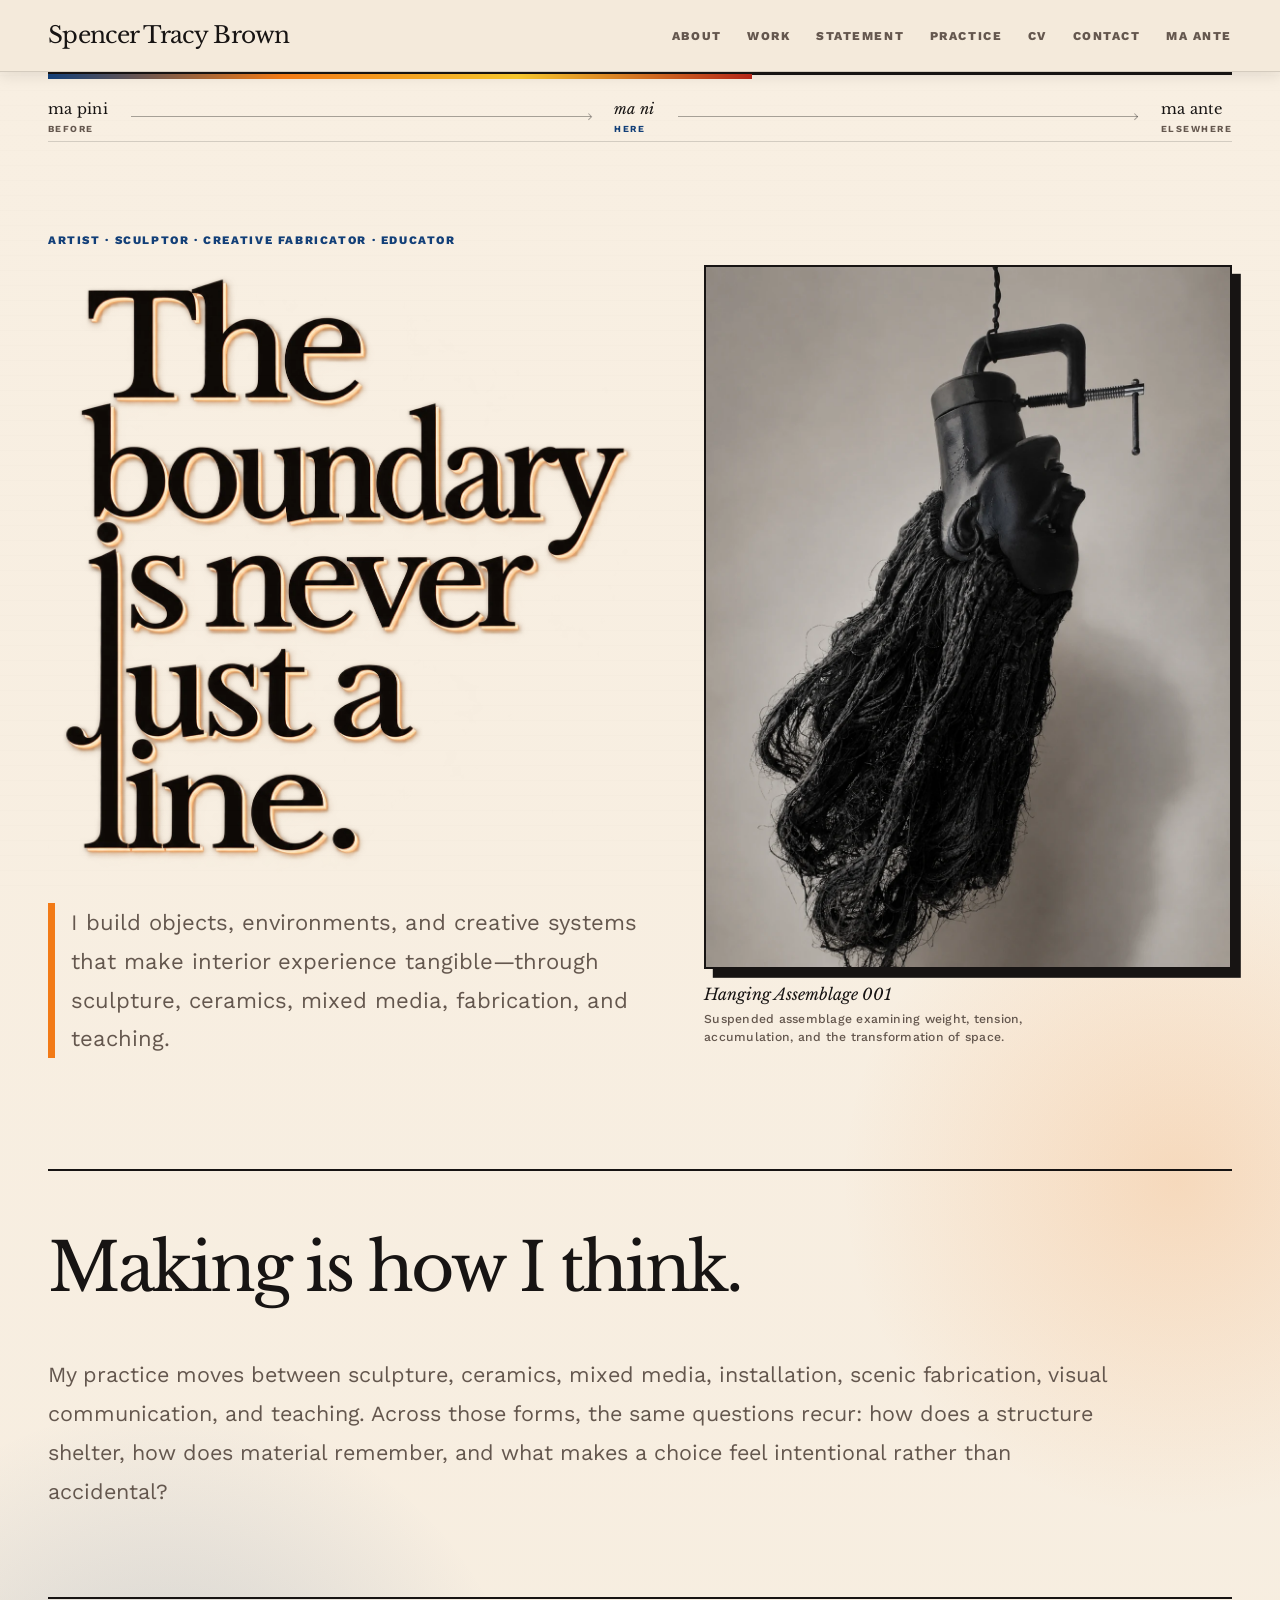
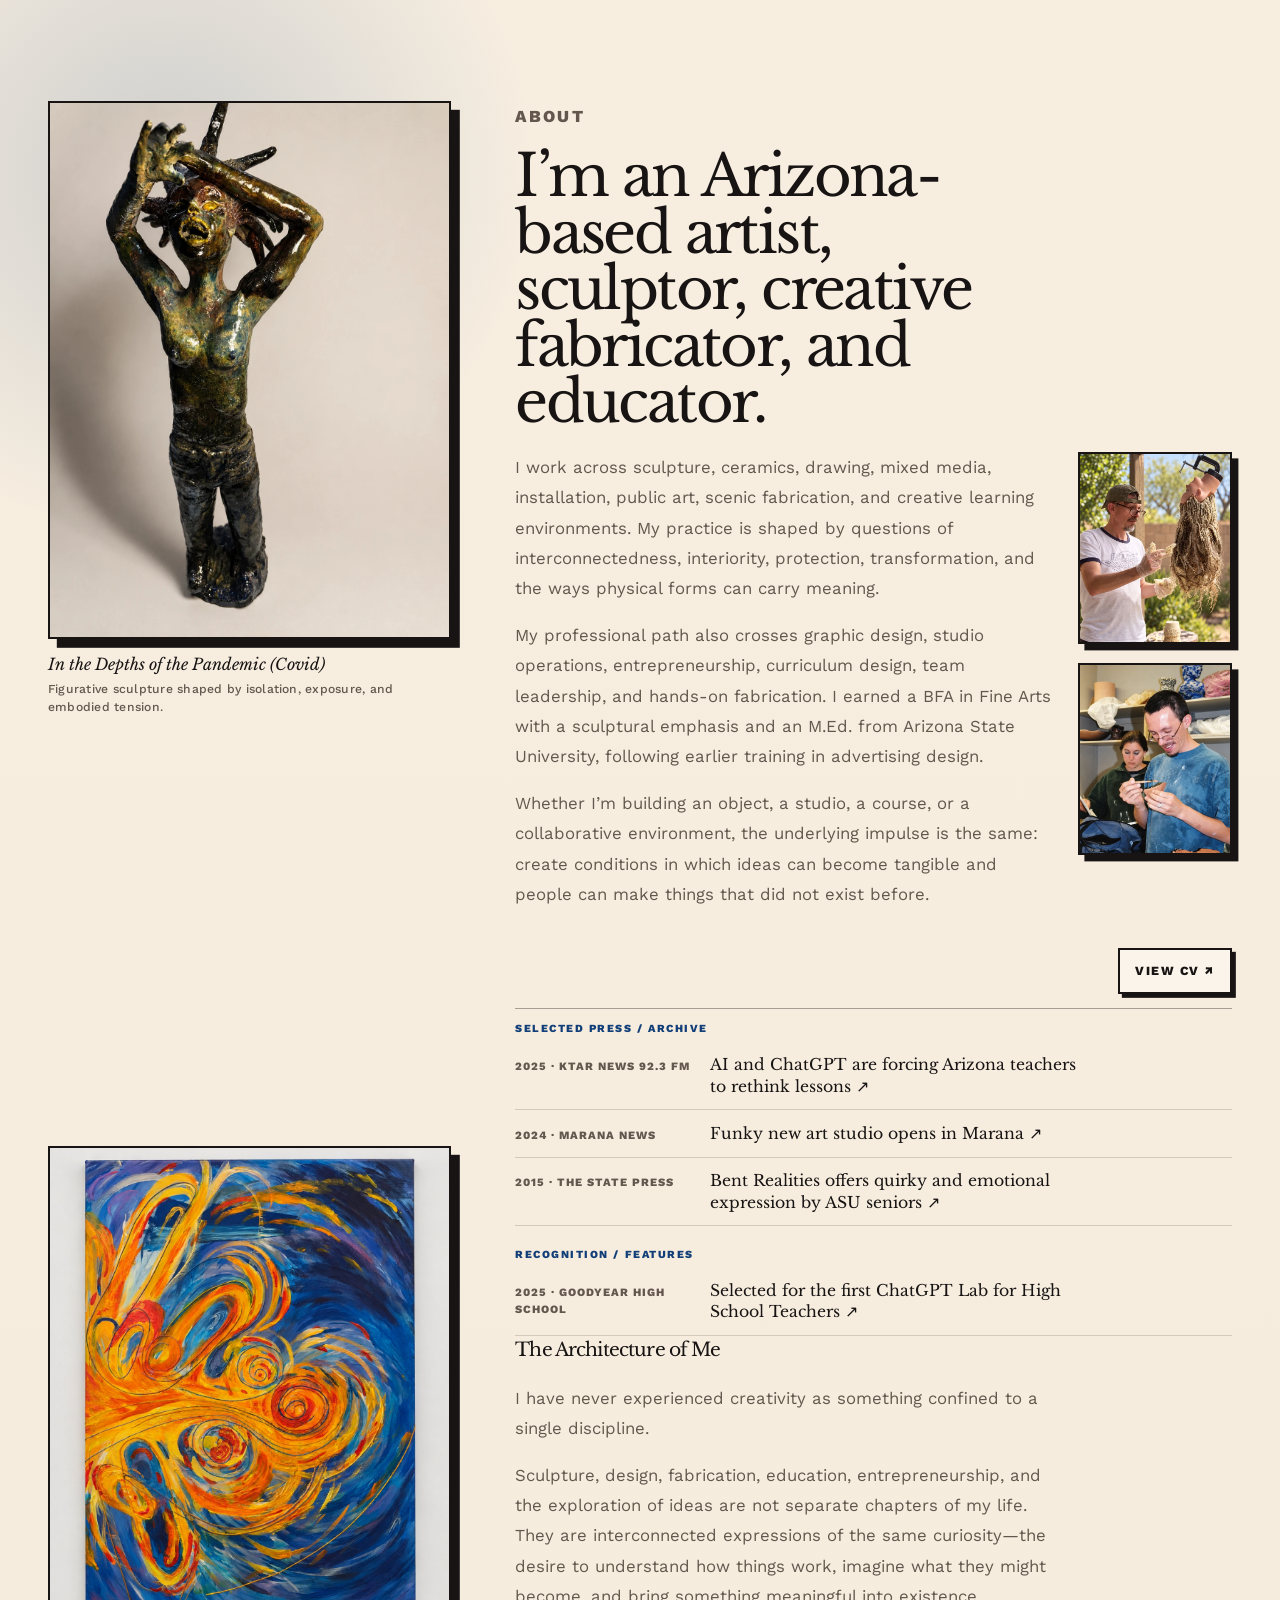
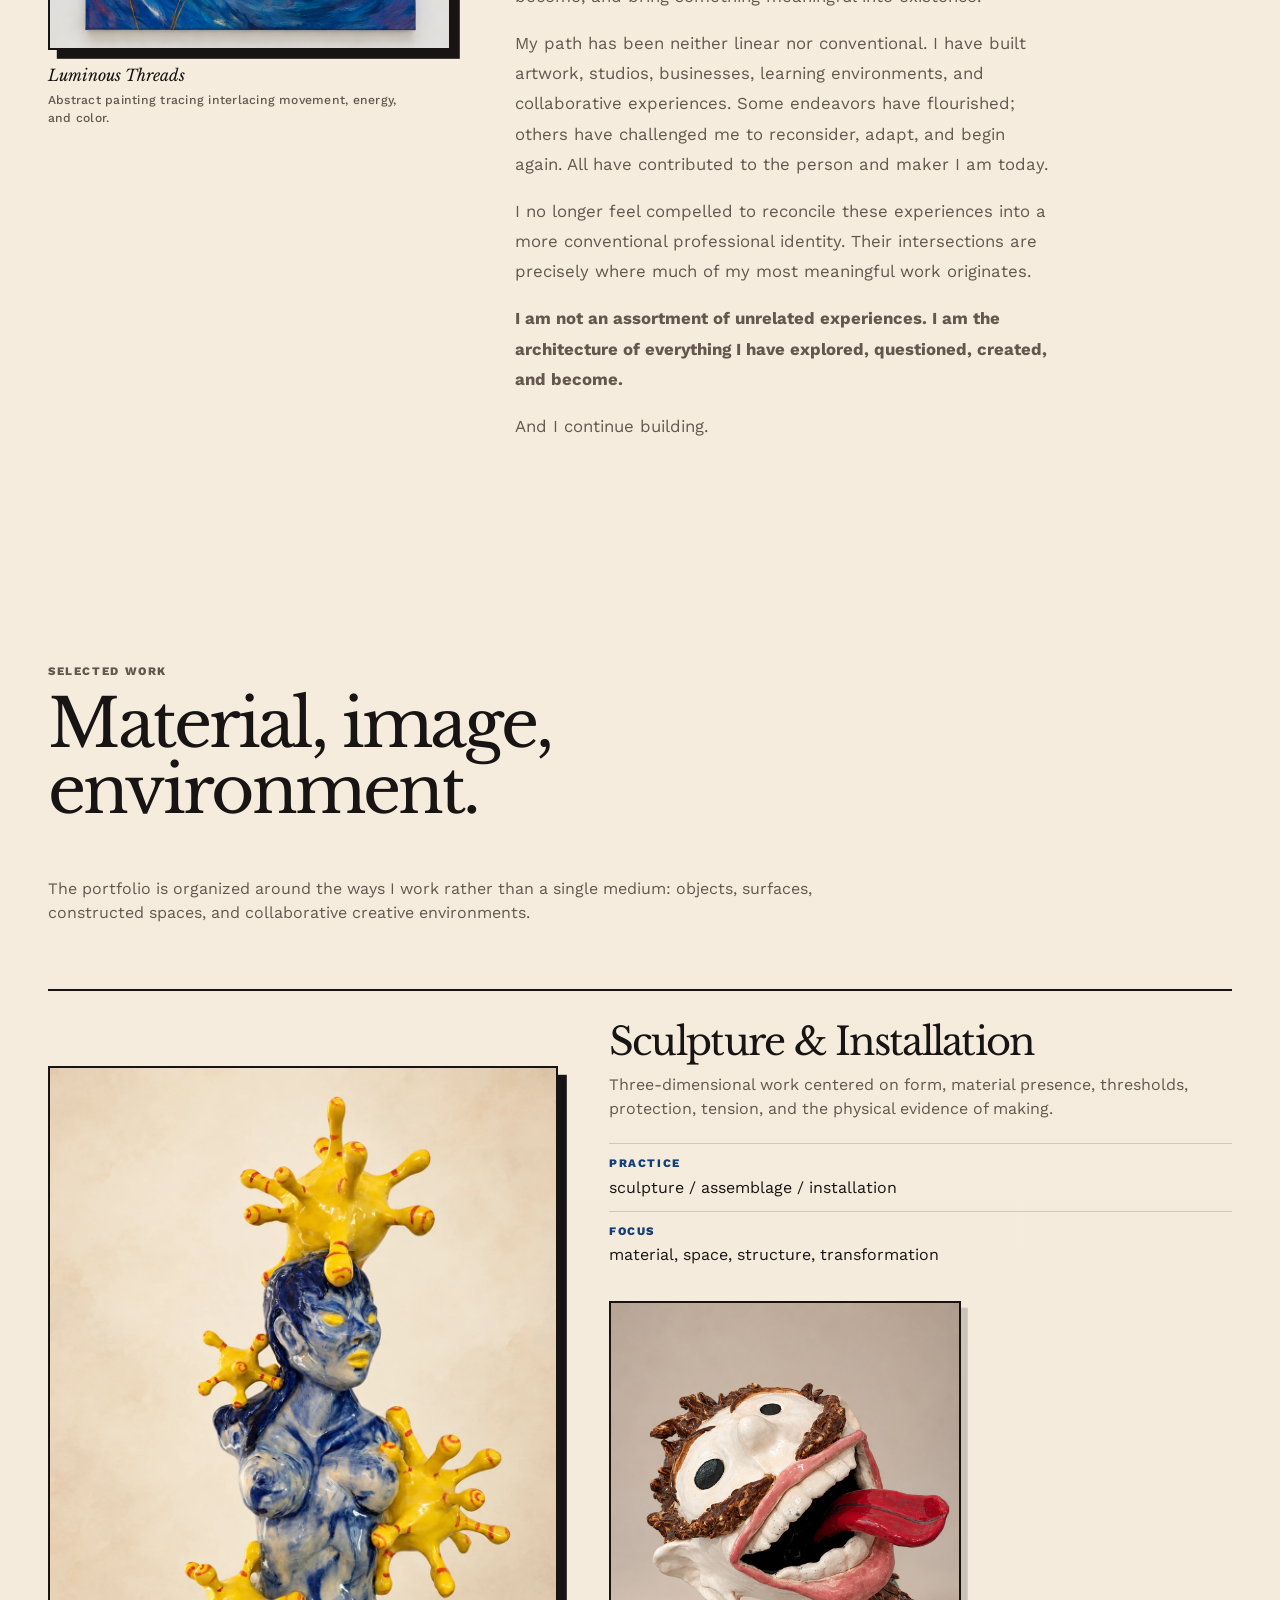
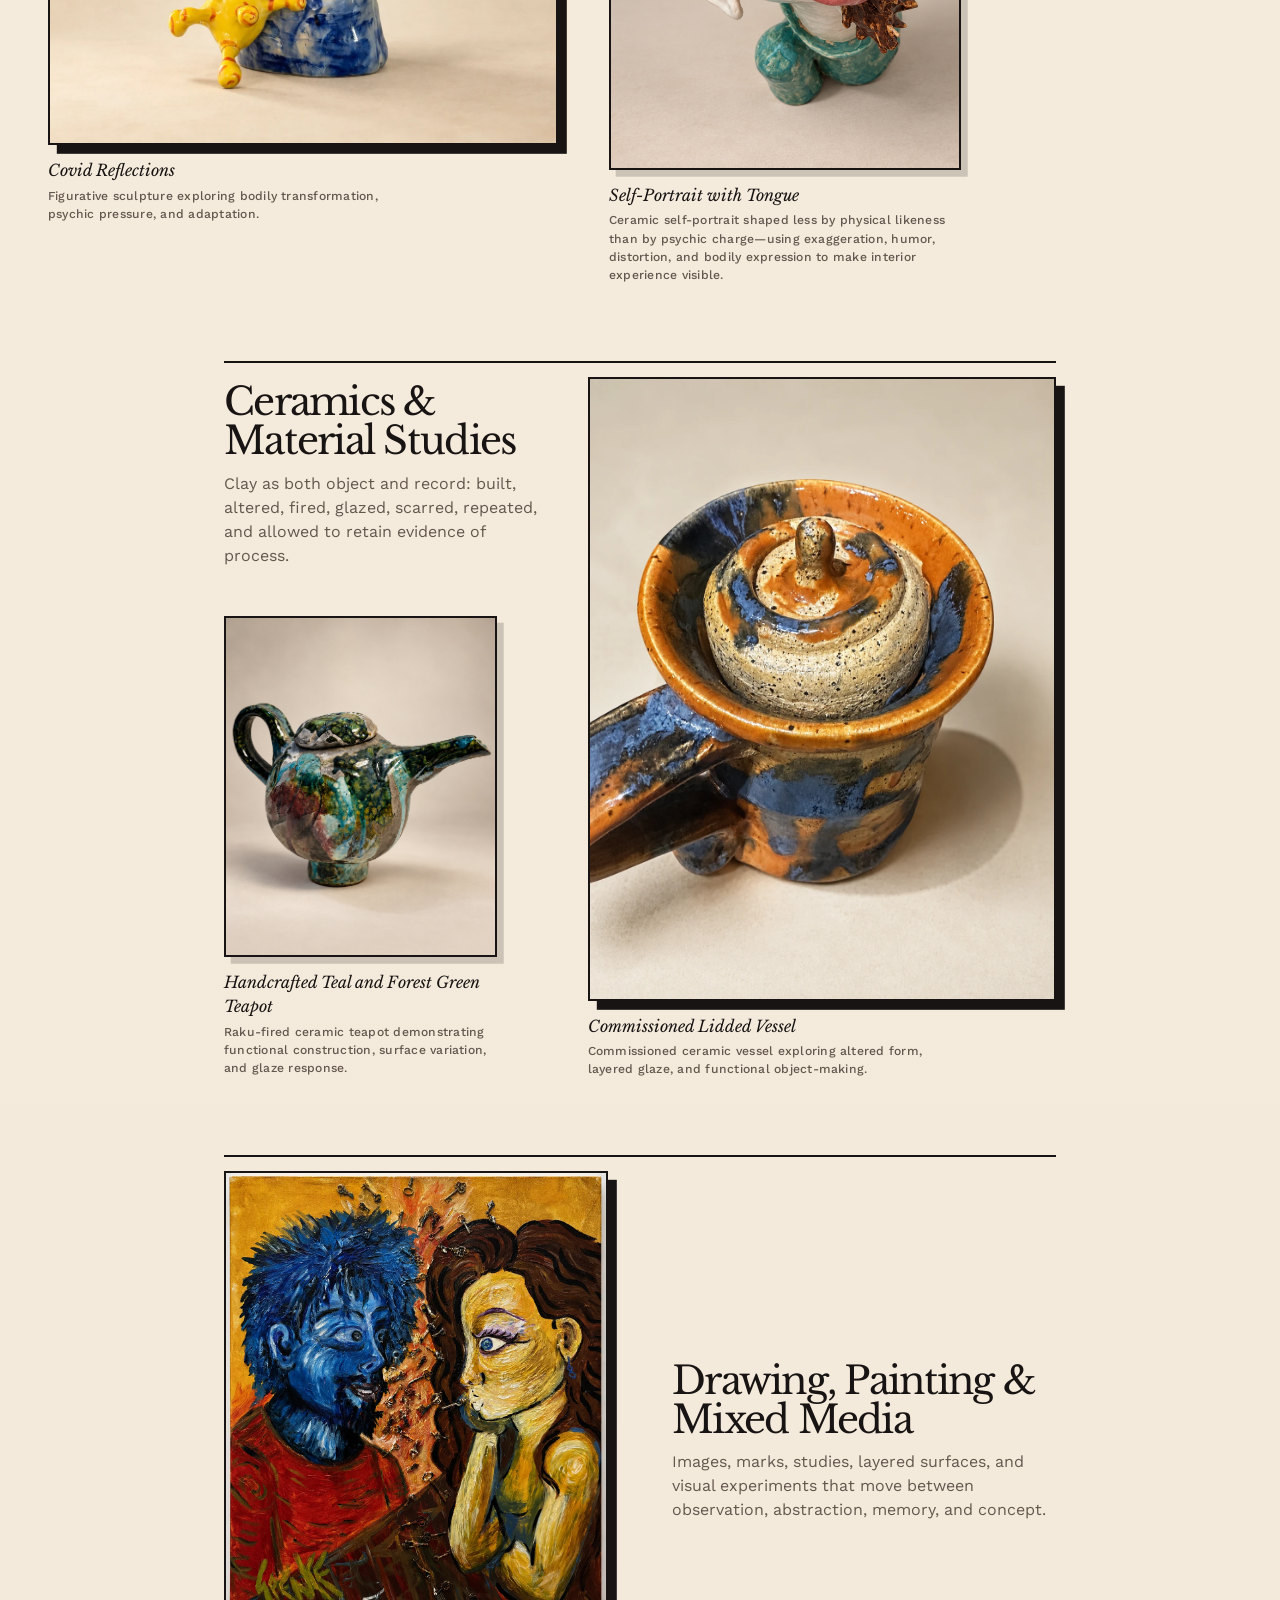
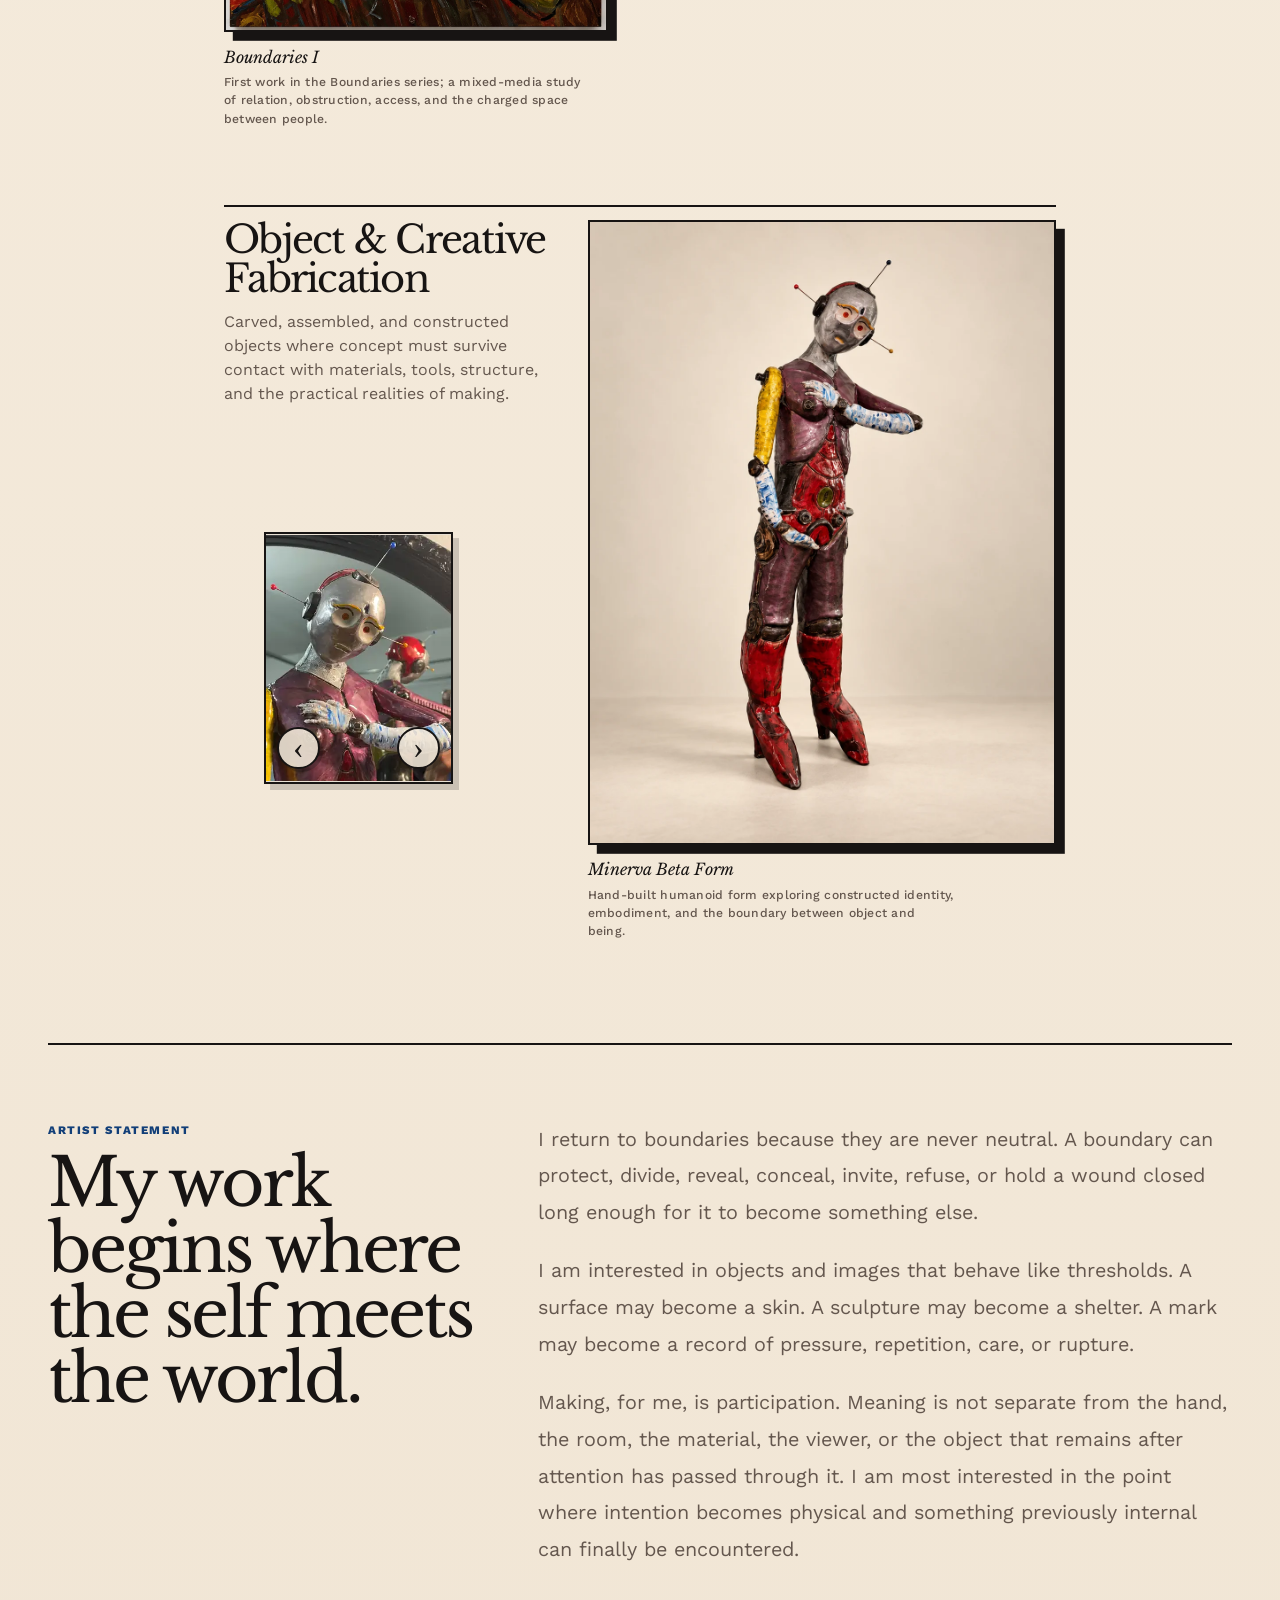
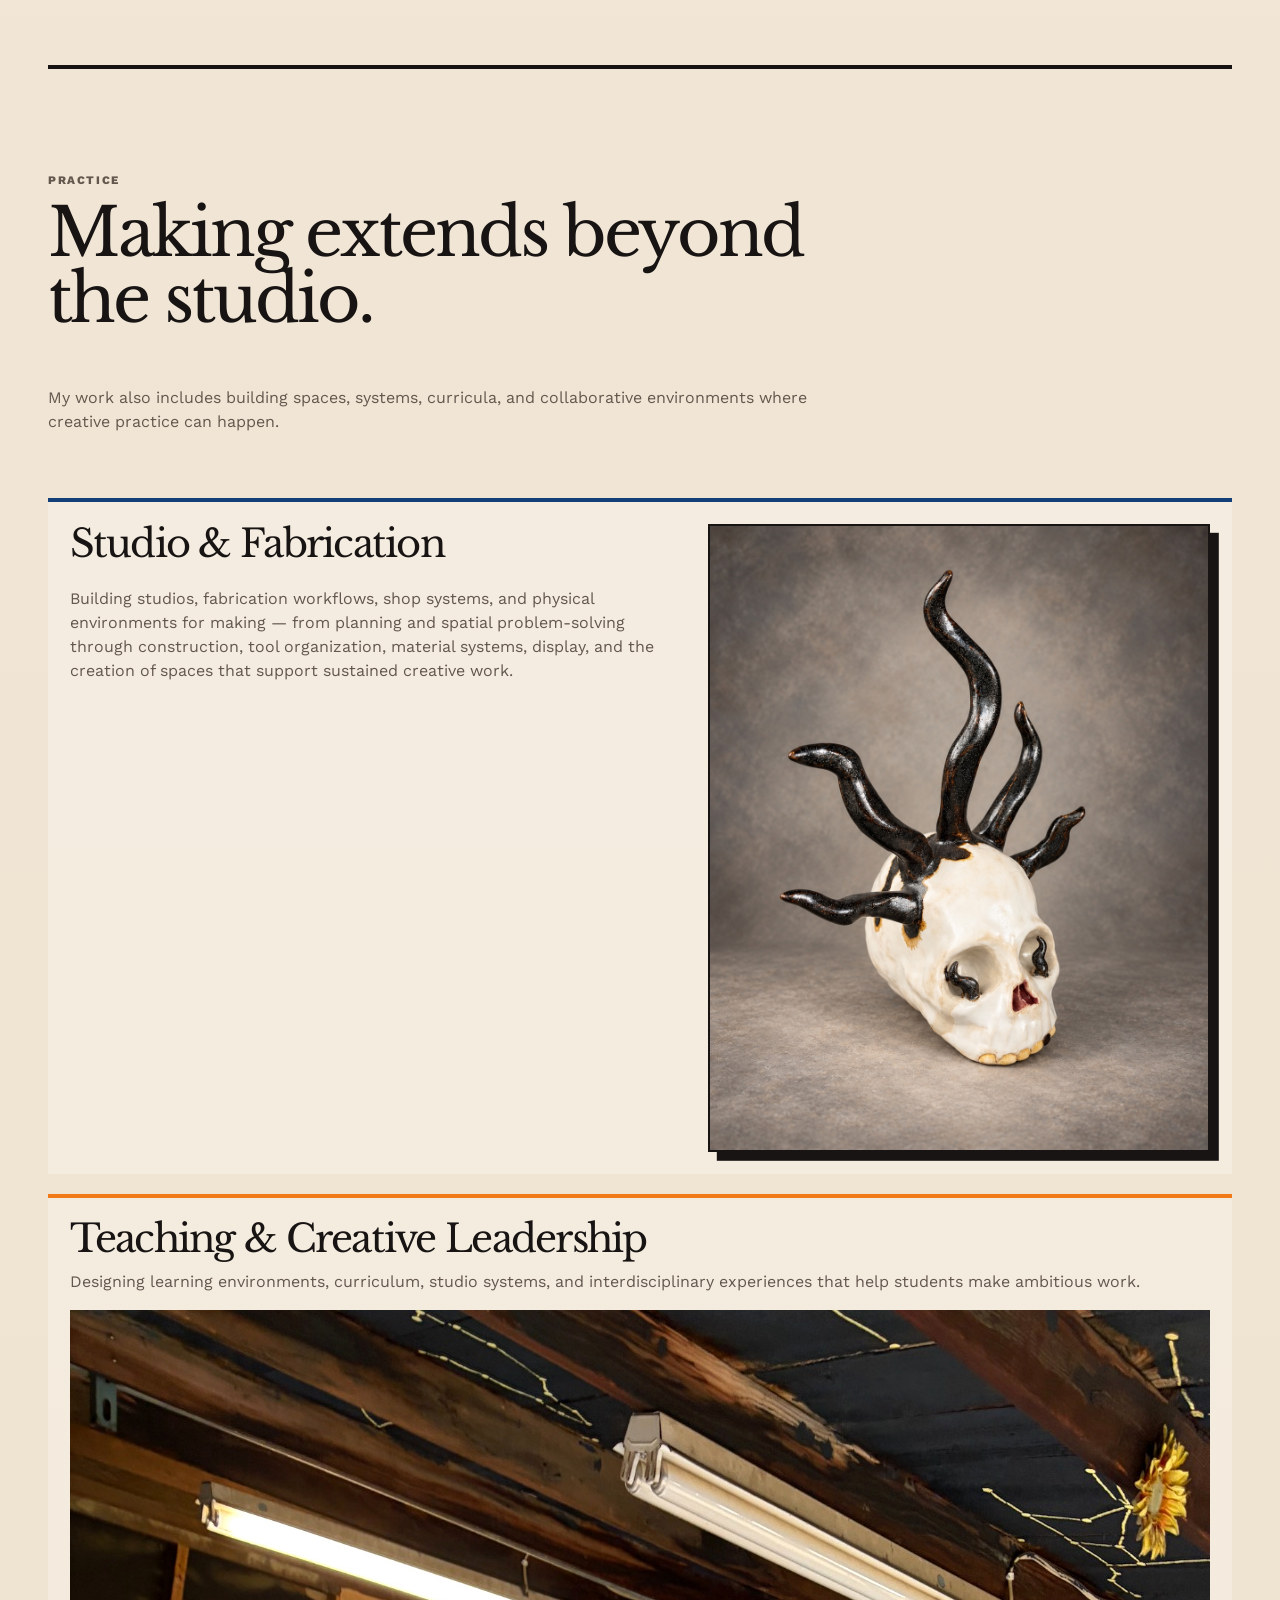
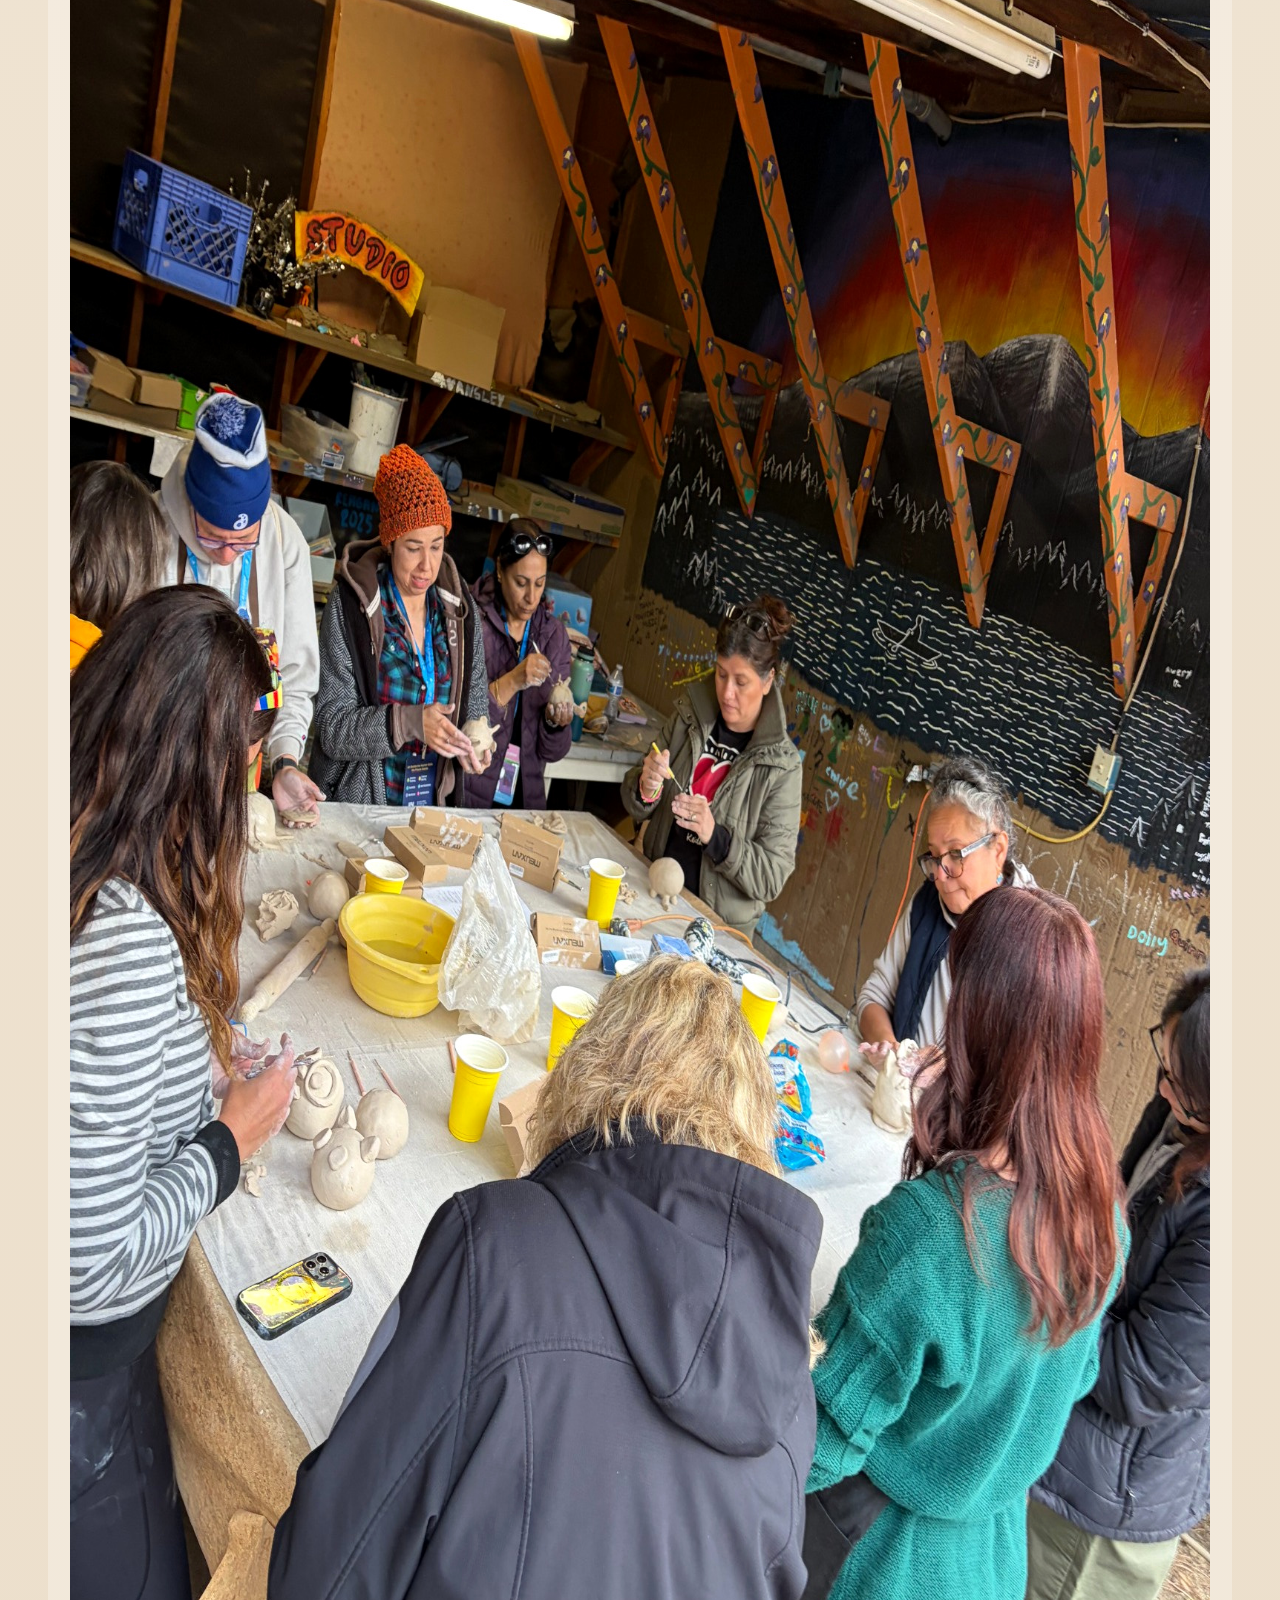
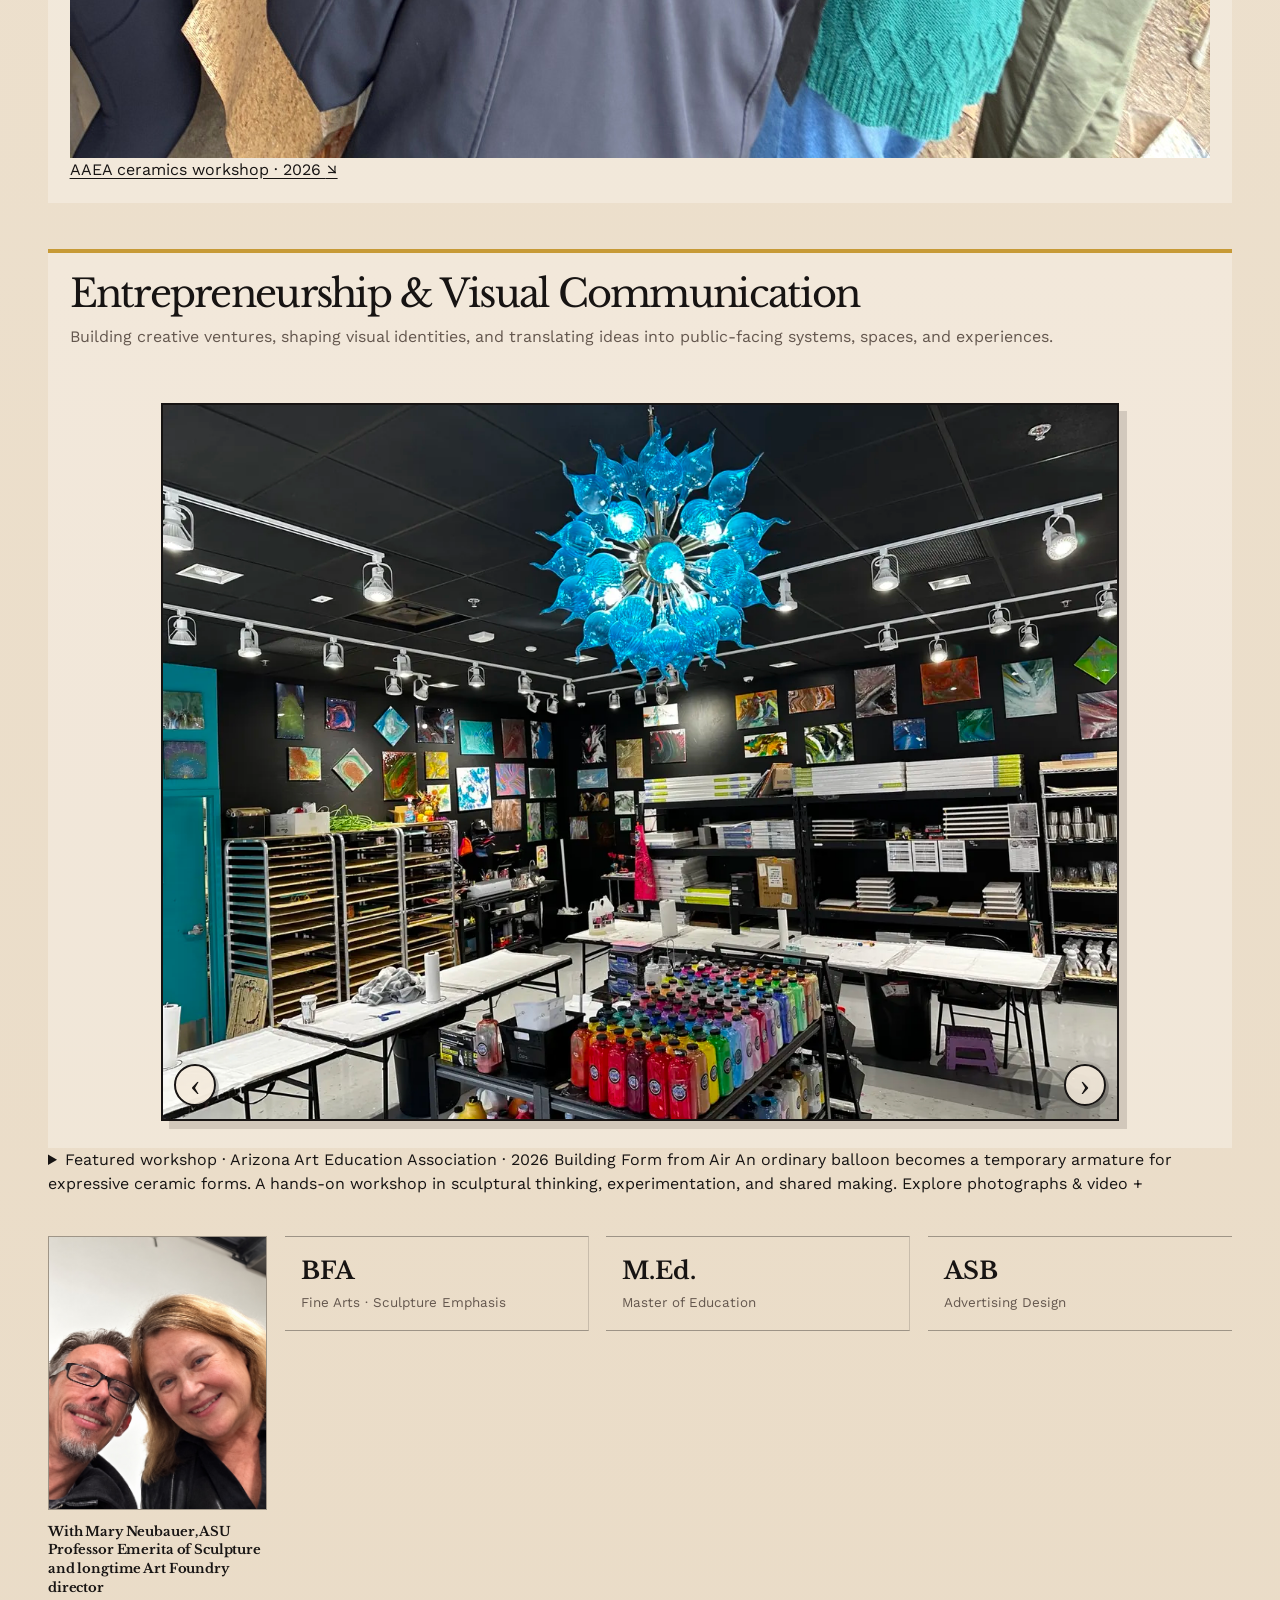
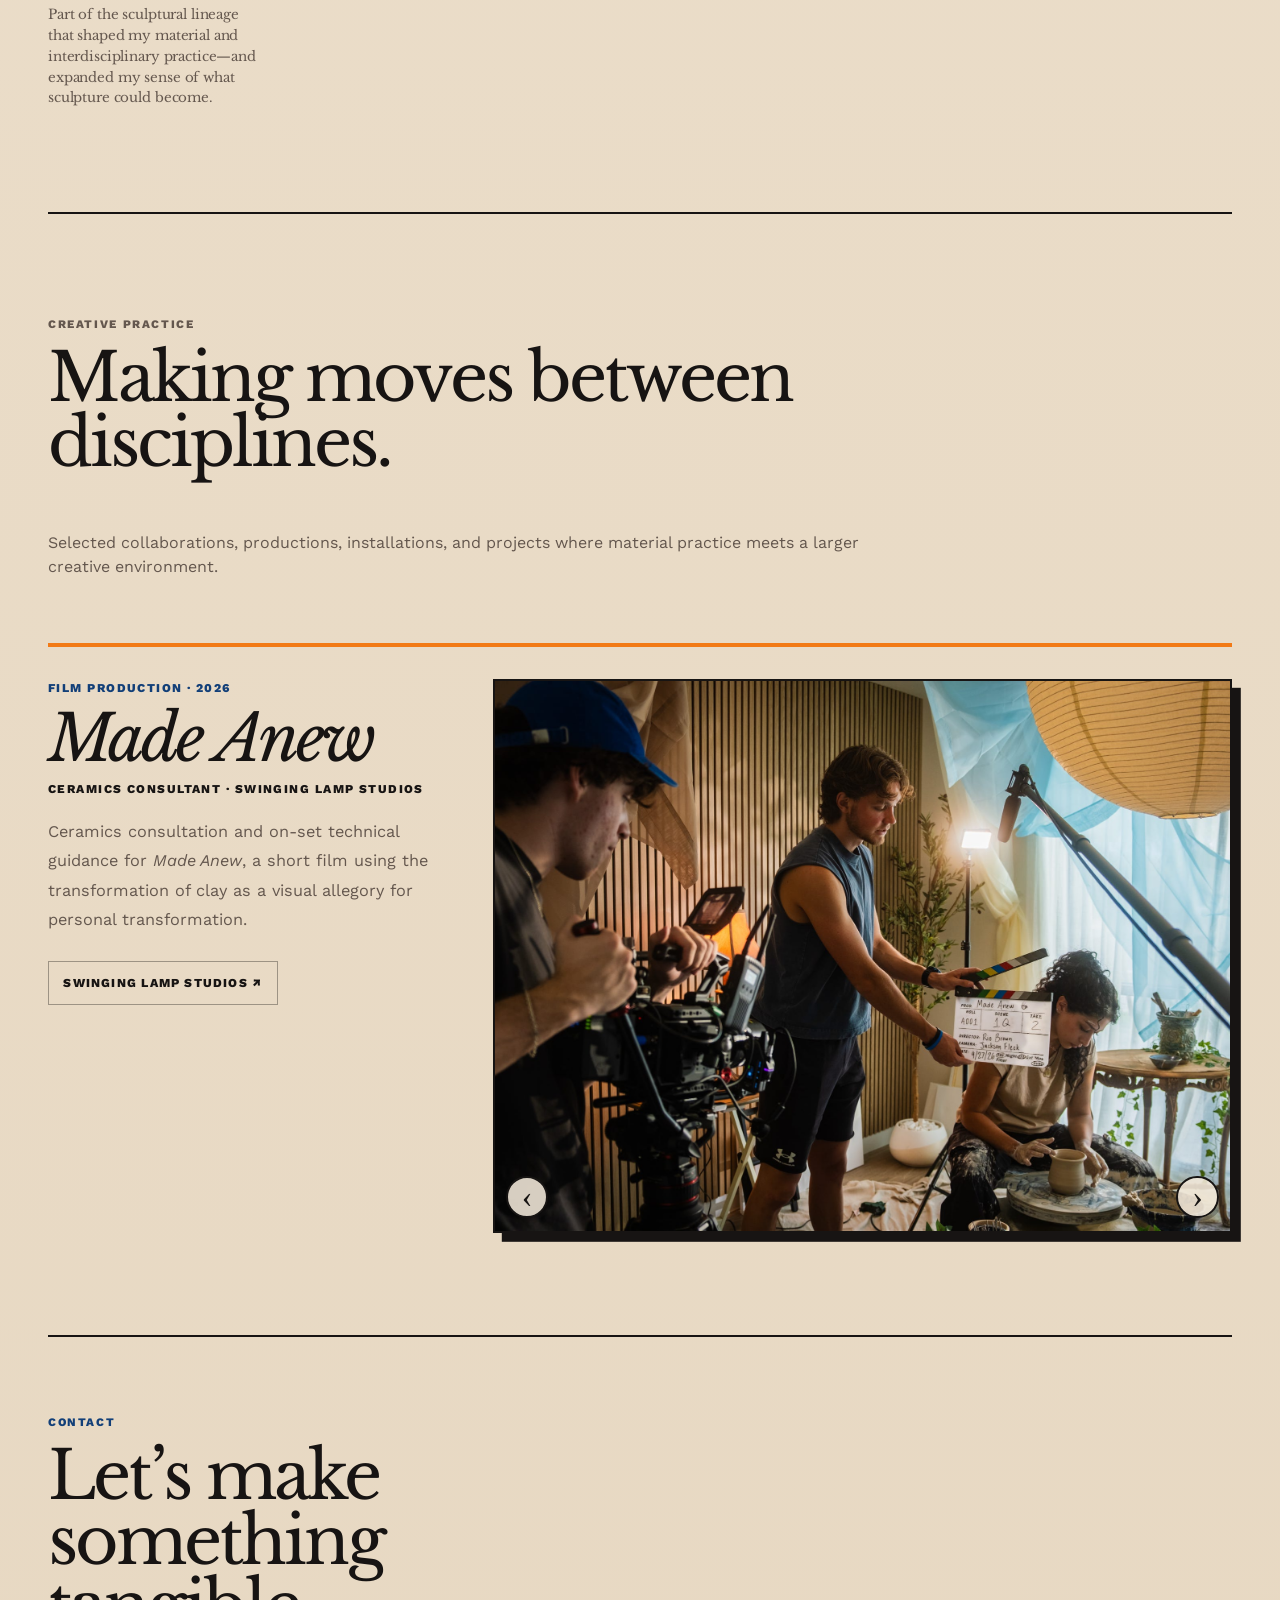
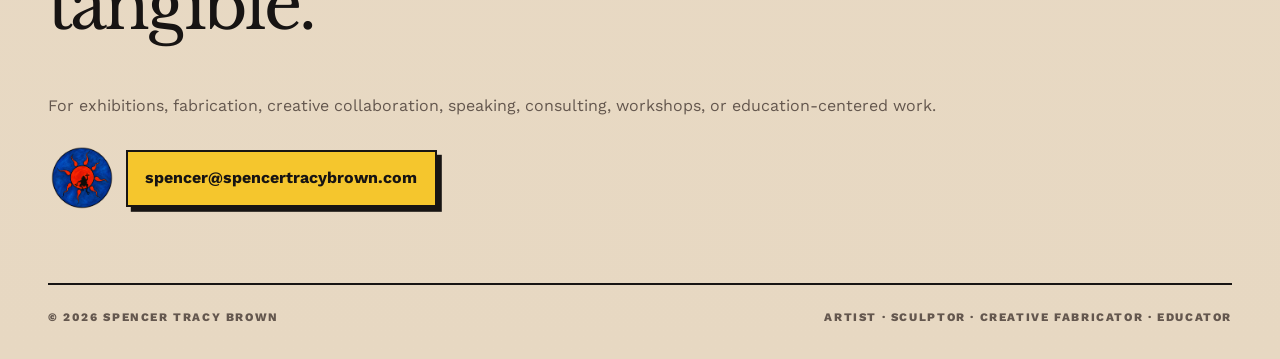
==== commit befe3ec6: "Feature AAEA ceramics workshop and YouTube film in Teaching & Creative Leadership" ====
--- a/index.html
+++ b/index.html
@@ -383,6 +383,10 @@
           <p class="work-index">B</p>
           <h3>Teaching &amp; Creative Leadership</h3>
           <p>Designing learning environments, curriculum, studio systems, and interdisciplinary experiences that help students make ambitious work.</p>
+          <a class="aaea-card-link" href="#aaea-workshop" aria-label="Explore the 2026 AAEA balloon armature ceramics workshop">
+            <img src="assets/aaea-workshop/Photos/AAEA_Photo_03_Natural.jpg" alt="AAEA workshop participants gathered around a studio worktable making ceramic sculptures" loading="lazy" decoding="async" width="1536" height="2048" />
+            <span>AAEA ceramics workshop · 2026 <span aria-hidden="true">↘</span></span>
+          </a>
         </article>
 
         <article class="practice-card">
@@ -391,6 +395,53 @@
           <p>Building creative ventures, shaping visual identities, and translating ideas into public-facing systems, spaces, and experiences.</p>
         </article>
       </div>
+
+<details class="aaea-workshop" id="aaea-workshop">
+        <summary class="aaea-workshop-summary">
+          <span class="aaea-workshop-eyebrow">Featured workshop · Arizona Art Education Association · 2026</span>
+          <span class="aaea-workshop-title">Building Form from Air</span>
+          <span class="aaea-workshop-deck">An ordinary balloon becomes a temporary armature for expressive ceramic forms. A hands-on workshop in sculptural thinking, experimentation, and shared making.</span>
+          <span class="aaea-workshop-toggle">Explore photographs &amp; video <span aria-hidden="true">+</span></span>
+        </summary>
+
+        <div class="aaea-workshop-content">
+          <div class="aaea-workshop-intro">
+            <p>At the 2026 AAEA conference, I led fellow art educators through an accessible ceramic handbuilding technique using a balloon to establish volume. With the underlying form supported, participants could focus on character, surface, and expression—each taking the same starting point somewhere different.</p>
+            <p class="aaea-workshop-note">Workshop documentation · participants and works in progress</p>
+          </div>
+
+          <div class="aaea-workshop-gallery" aria-label="Balloon armature workshop photographs">
+            <figure>
+              <img src="assets/aaea-workshop/Photos/AAEA_Photo_04_Natural.jpg" alt="Art educators gathered around a studio table while sculpting clay during the AAEA workshop" loading="lazy" decoding="async" width="1536" height="2048" />
+              <figcaption>Making together — the workshop in progress.</figcaption>
+            </figure>
+            <figure>
+              <img src="assets/aaea-workshop/Photos/AAEA_Photo_01_Natural.jpg" alt="Hands shaping clay as whimsical animal faces take form on a workshop table" loading="lazy" decoding="async" width="1536" height="2048" />
+              <figcaption>Exploring form and character through clay.</figcaption>
+            </figure>
+            <figure>
+              <img src="assets/aaea-workshop/Video_Stills/AAEA_Video_Still_01.jpg" alt="Spencer Tracy Brown holding up a rounded clay form to demonstrate a construction technique to fellow educators" loading="lazy" decoding="async" width="1080" height="1920" />
+              <figcaption>Demonstrating the construction process.</figcaption>
+            </figure>
+            <figure>
+              <img src="assets/aaea-workshop/Photos/AAEA_Photo_02_Natural.jpg" alt="Workshop participant holding a developing clay animal form while refining its features" loading="lazy" decoding="async" width="1536" height="2048" />
+              <figcaption>Individual interpretation from a shared starting point.</figcaption>
+            </figure>
+          </div>
+
+          <div class="aaea-workshop-film">
+            <div class="aaea-workshop-film-copy">
+              <p class="aaea-workshop-eyebrow">Workshop film</p>
+              <h3>See the making unfold.</h3>
+              <p>A short look inside the process: demonstration, material exploration, and educators learning by doing.</p>
+              <a href="https://youtu.be/GMB3cZnWTuw" target="_blank" rel="noopener noreferrer">Watch on YouTube ↗</a>
+            </div>
+            <div class="aaea-workshop-player">
+              <iframe src="https://www.youtube-nocookie.com/embed/GMB3cZnWTuw" title="Spencer Tracy Brown leading the AAEA balloon armature ceramics workshop" loading="lazy" referrerpolicy="strict-origin-when-cross-origin" allow="accelerometer; autoplay; clipboard-write; encrypted-media; gyroscope; picture-in-picture; web-share" allowfullscreen></iframe>
+            </div>
+          </div>
+        </div>
+      </details>
 
       <div class="credential-strip" aria-label="Professional credentials and sculptural lineage">
         <figure class="credential-lineage">
--- a/assets/css/styles.css
+++ b/assets/css/styles.css
@@ -147,3 +147,21 @@
 .place-line::after{content:"";position:absolute;right:0;top:50%;width:.28rem;height:.28rem;border-top:1px solid var(--line-strong);border-right:1px solid var(--line-strong);transform:translateY(-50%) rotate(45deg)}
 .place-state-ante{transition:transform .18s ease,color .18s ease}.place-state-ante:hover,.place-state-ante:focus-visible{color:var(--cobalt);transform:translateX(.18rem)}
 @media(max-width:560px){.place-grammar{grid-template-columns:auto 1fr auto 1fr auto;gap:.5rem}.place-state strong{font-size:.78rem}.place-state em{font-size:.5rem;letter-spacing:.1em}}
+
+/* Mobile About portraits: two chapters of one creative practice, side by side. */
+@media (max-width: 700px) {
+  .about-photo-stack {
+    display: grid;
+    grid-template-columns: repeat(2, minmax(0, 1fr));
+    gap: 1rem;
+    width: min(100%, 26rem);
+    margin-bottom: 1.35rem;
+  }
+  .about-photo-stack figure { min-width: 0; }
+  .about-photo-stack img {
+    display: block;
+    width: 100%;
+    aspect-ratio: 4 / 5;
+    object-fit: cover;
+  }
+}
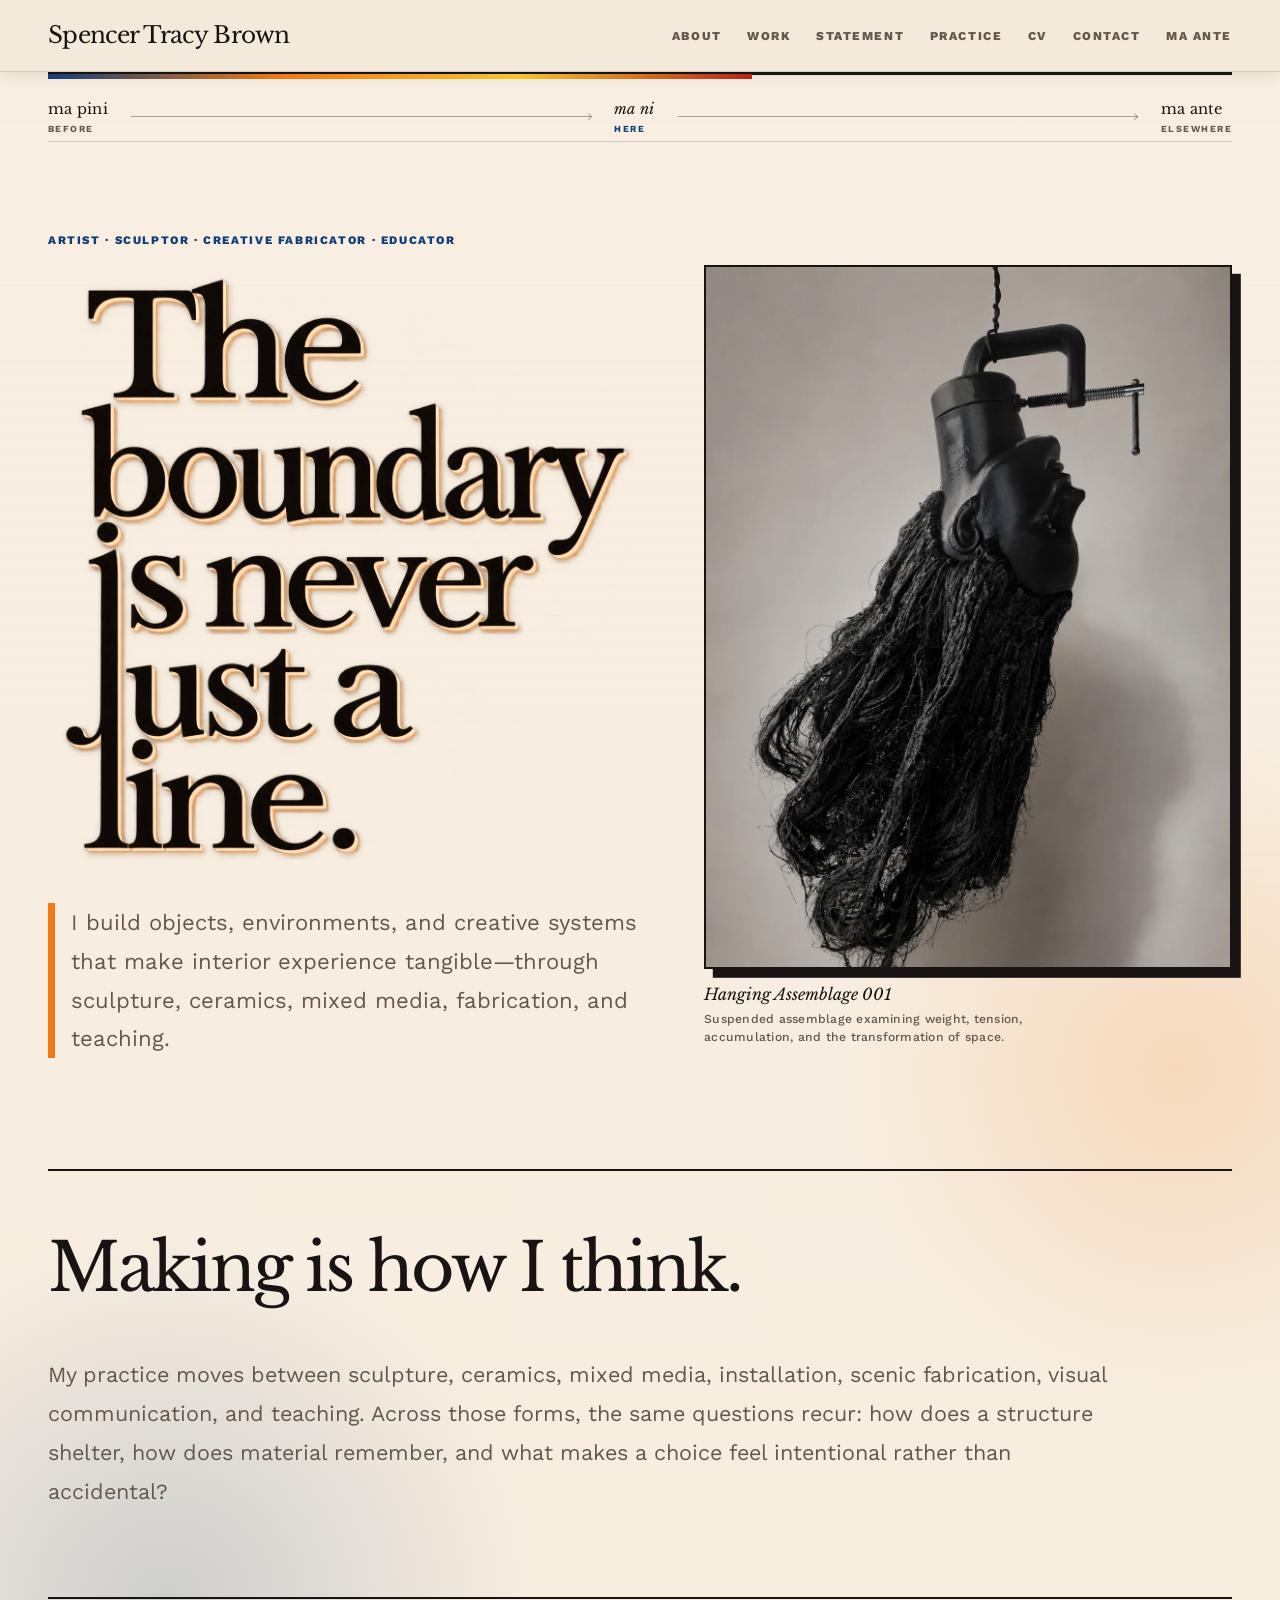
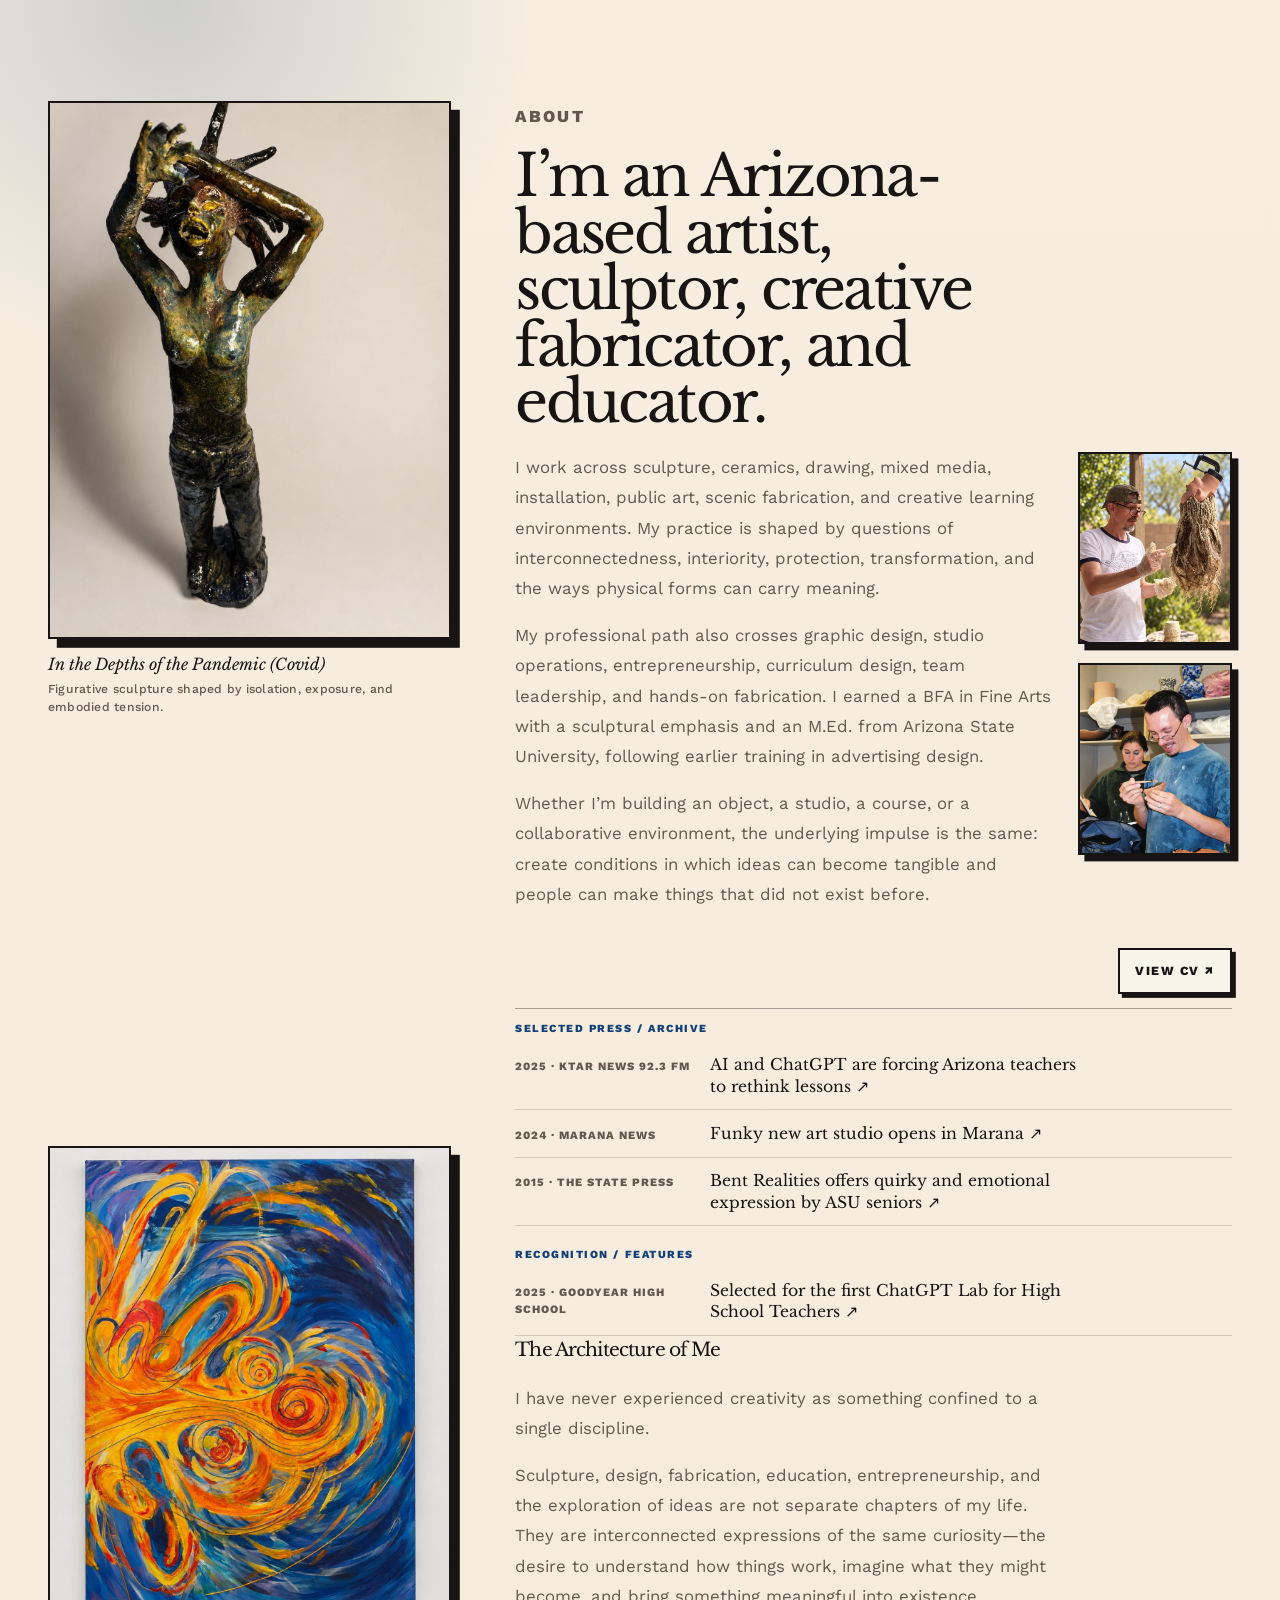
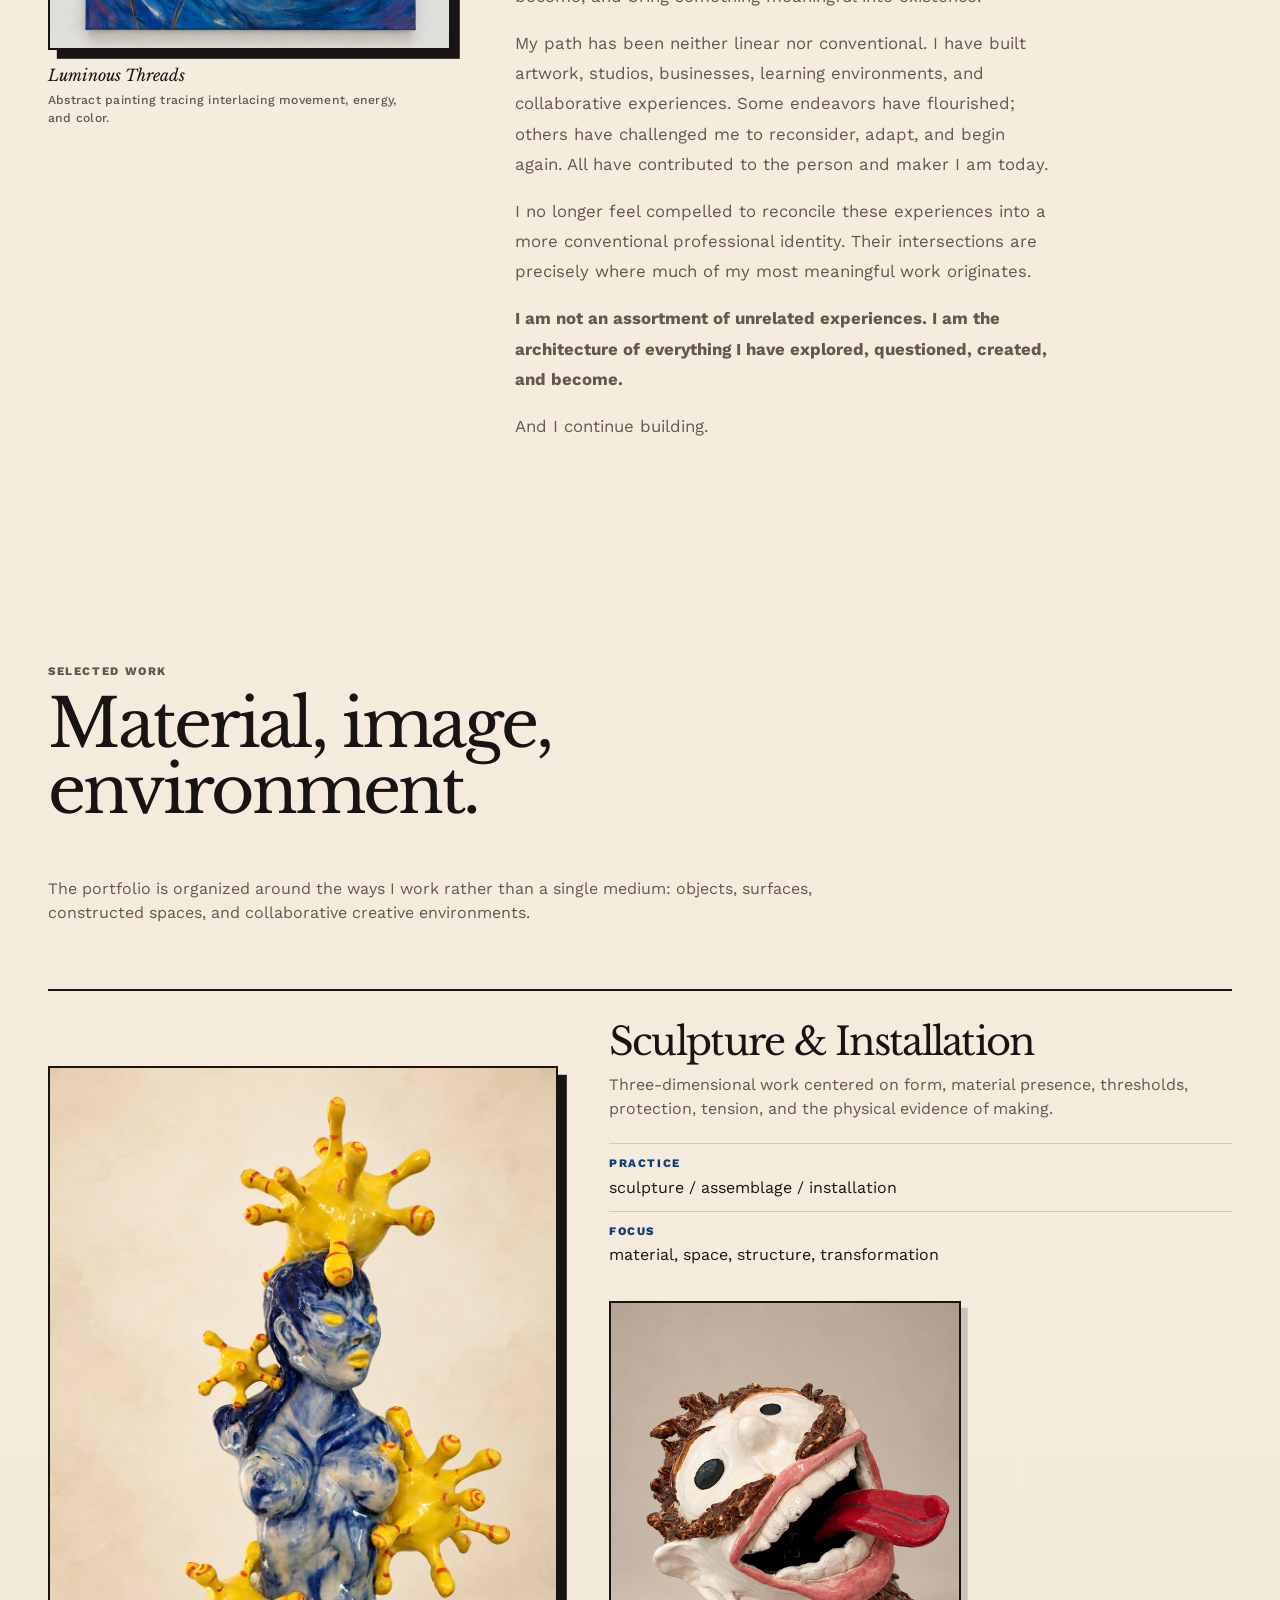
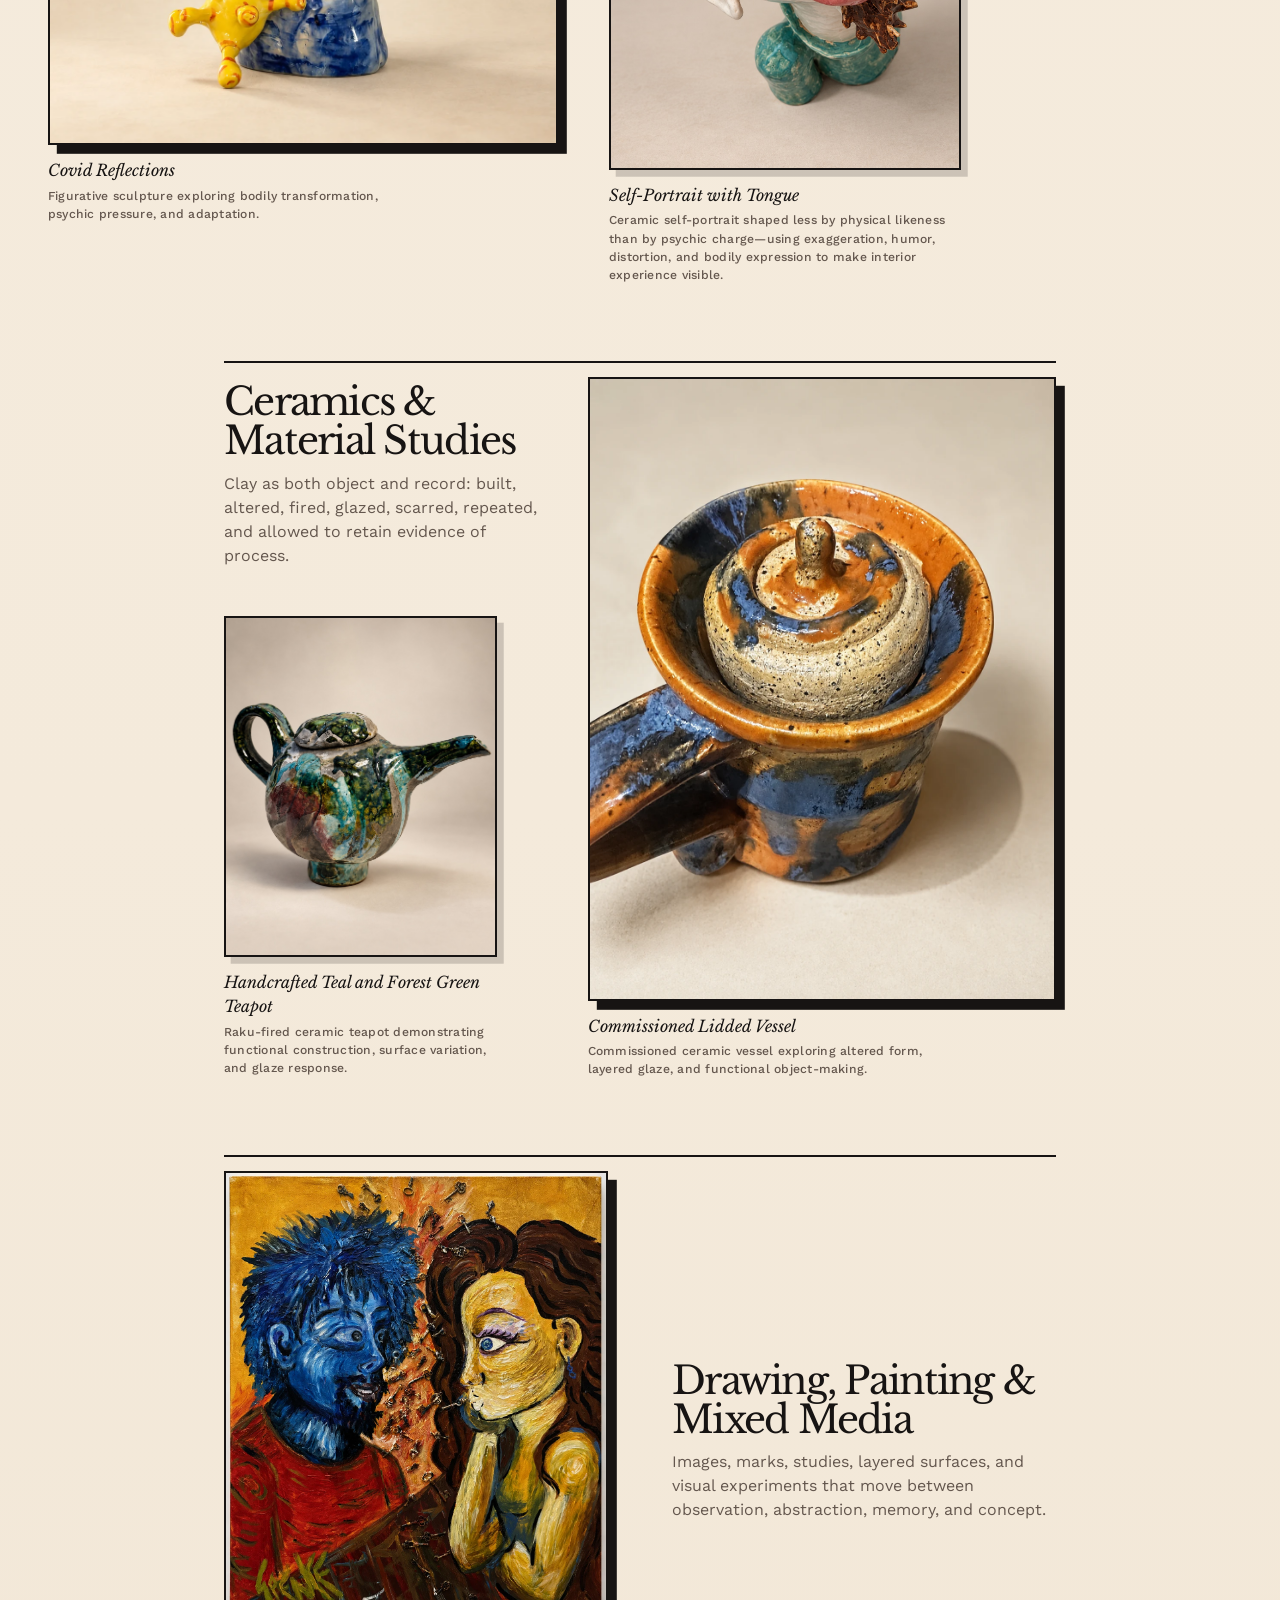
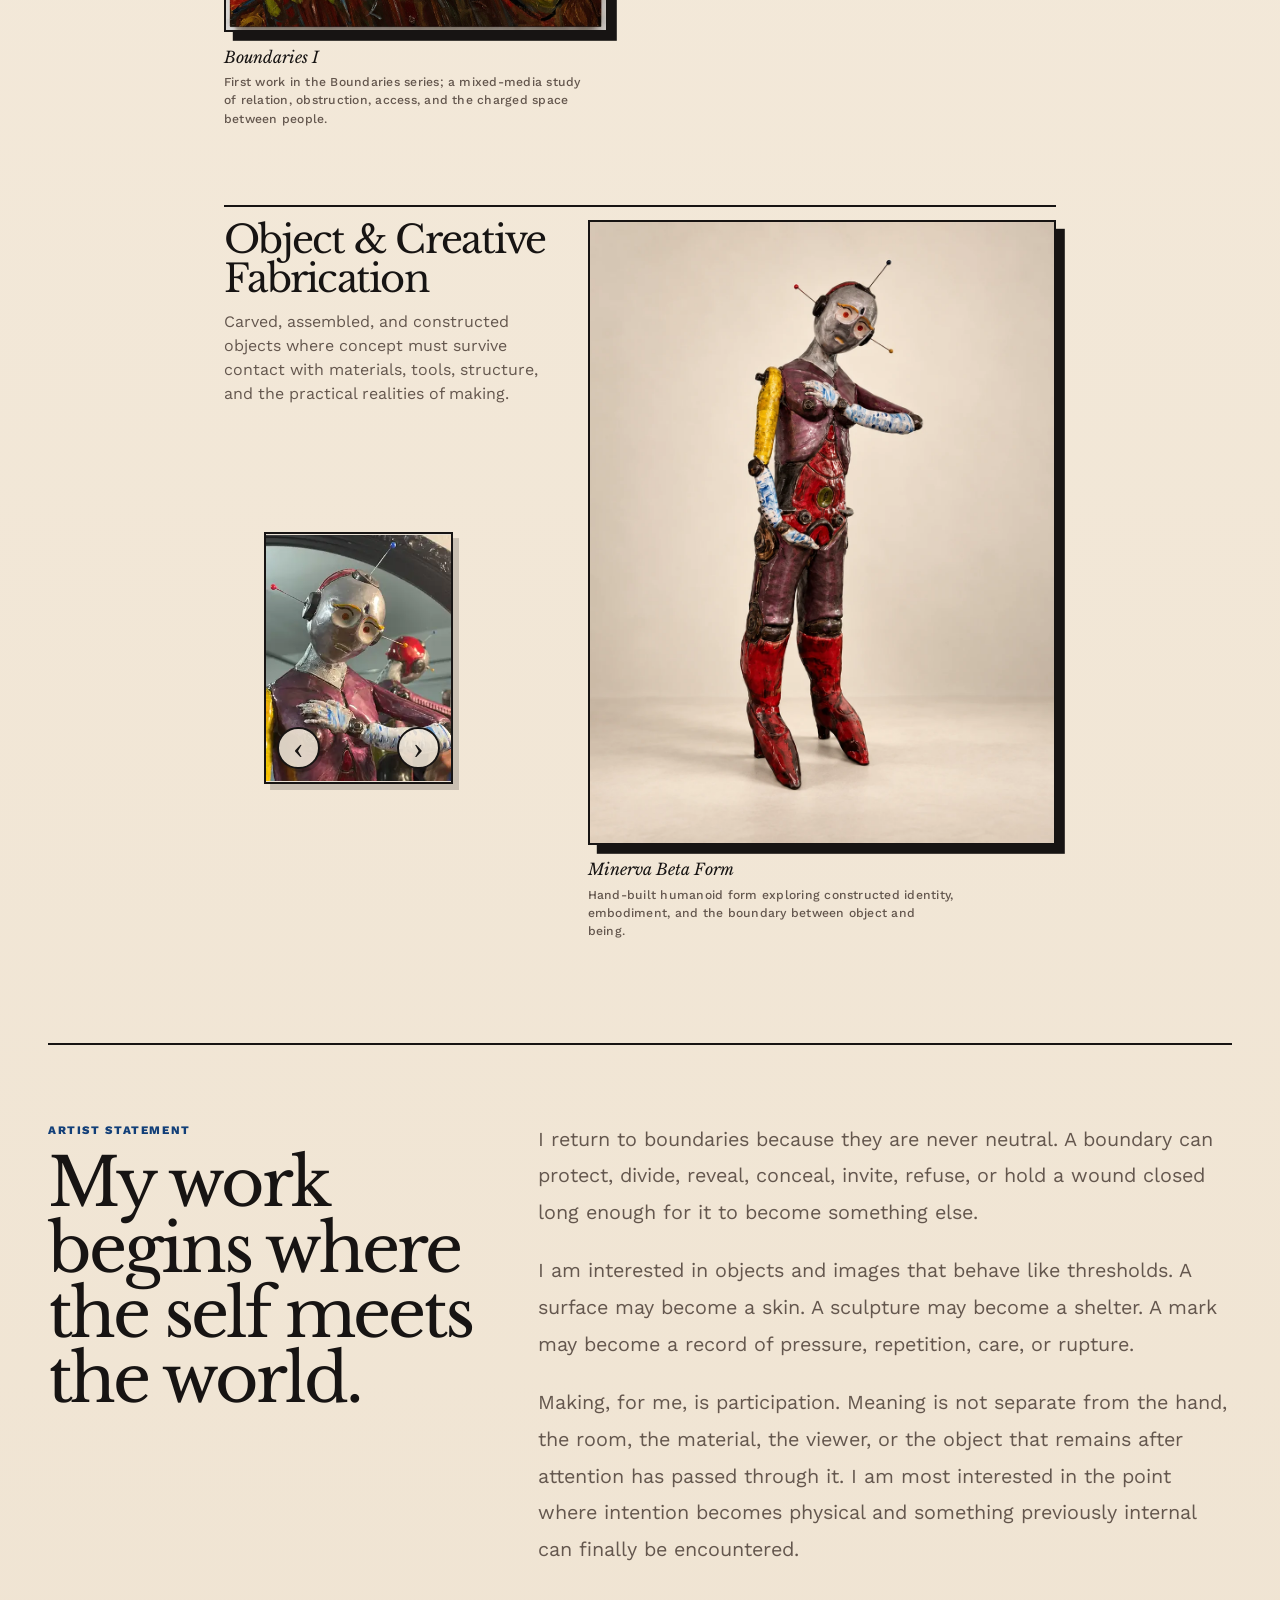
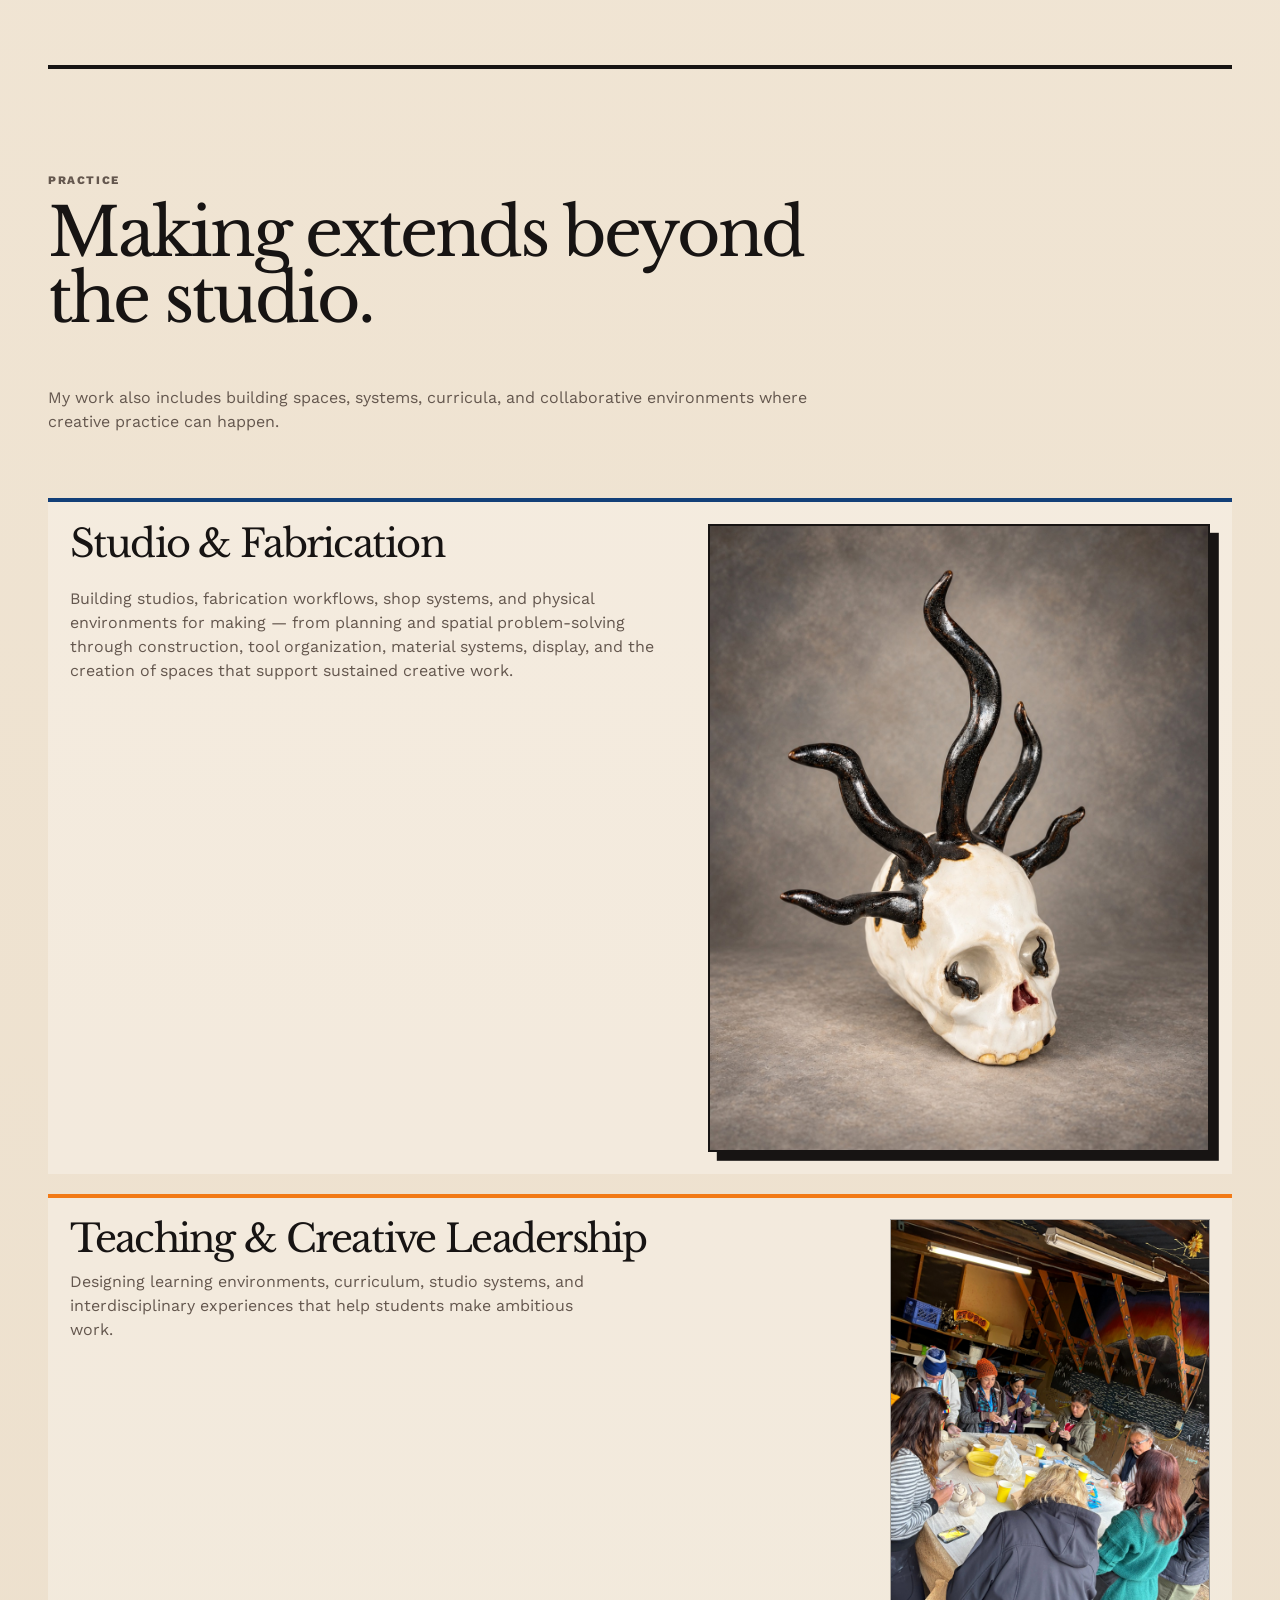
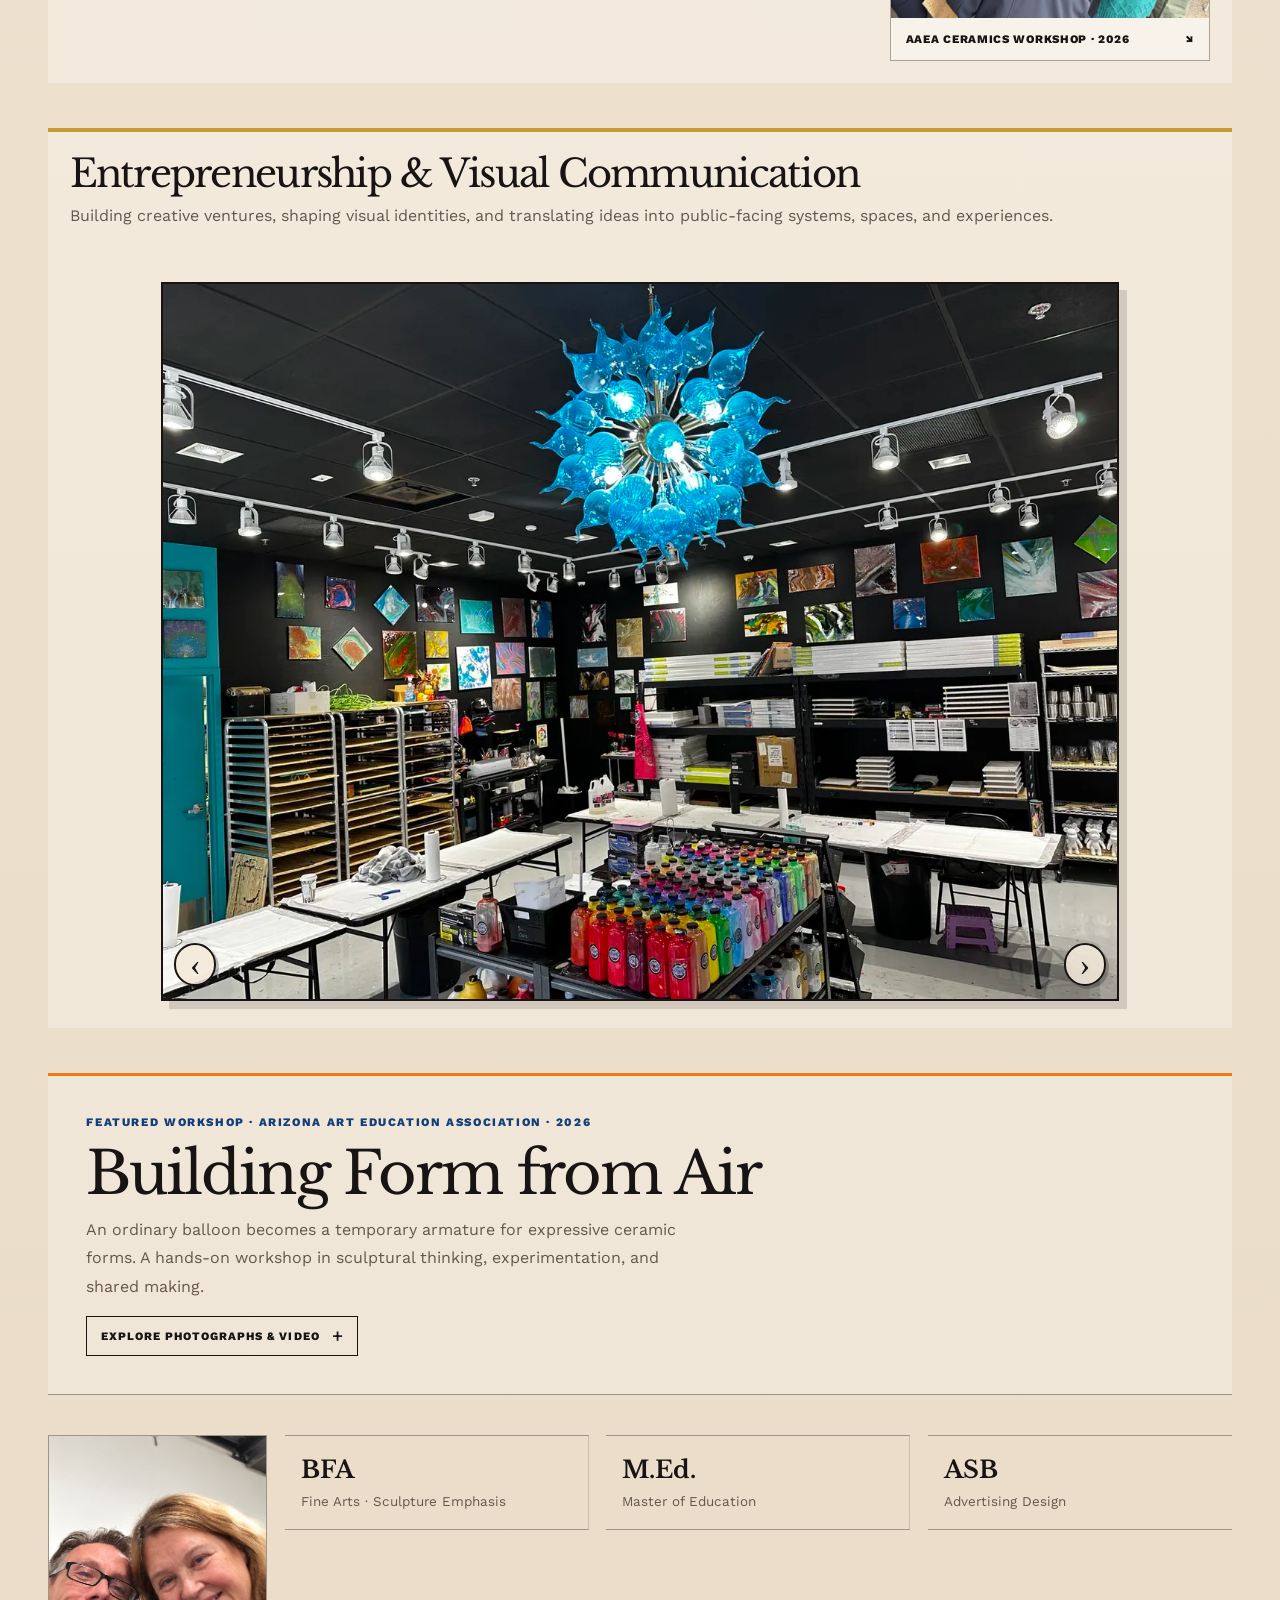
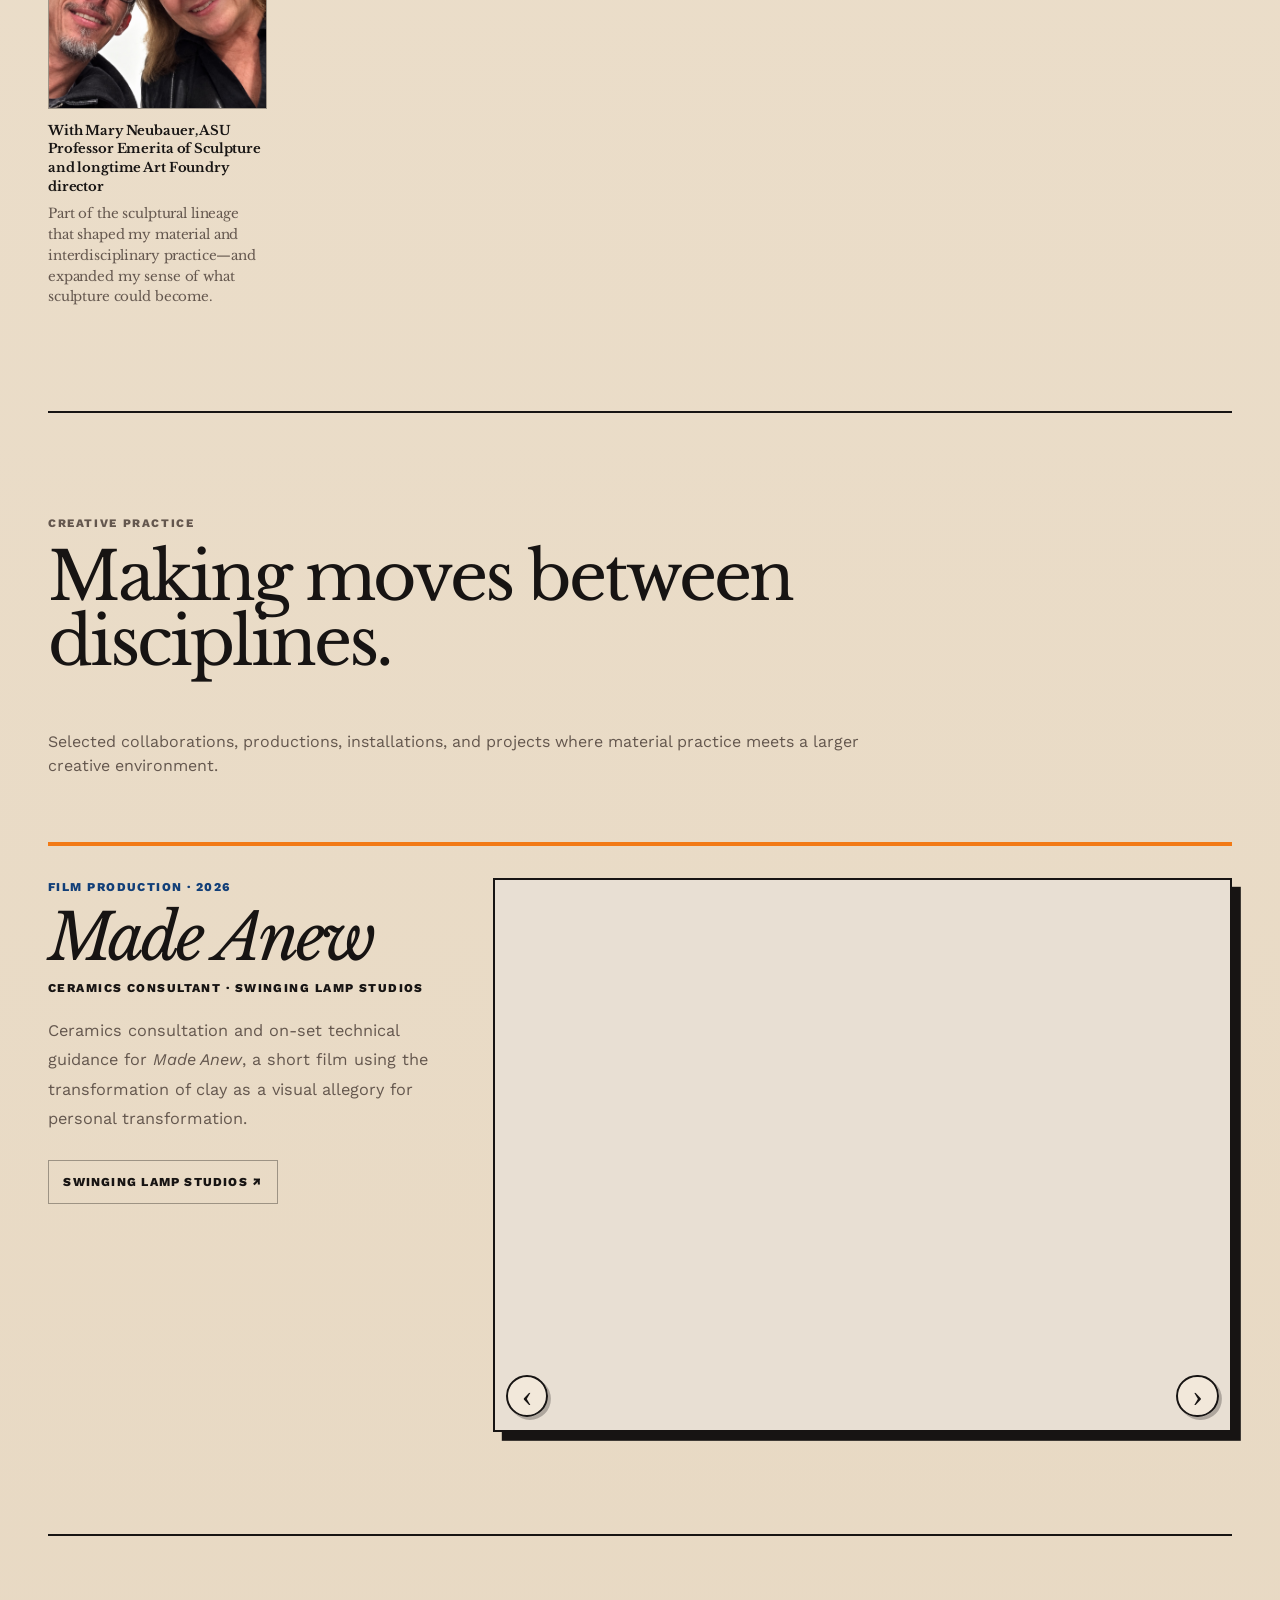
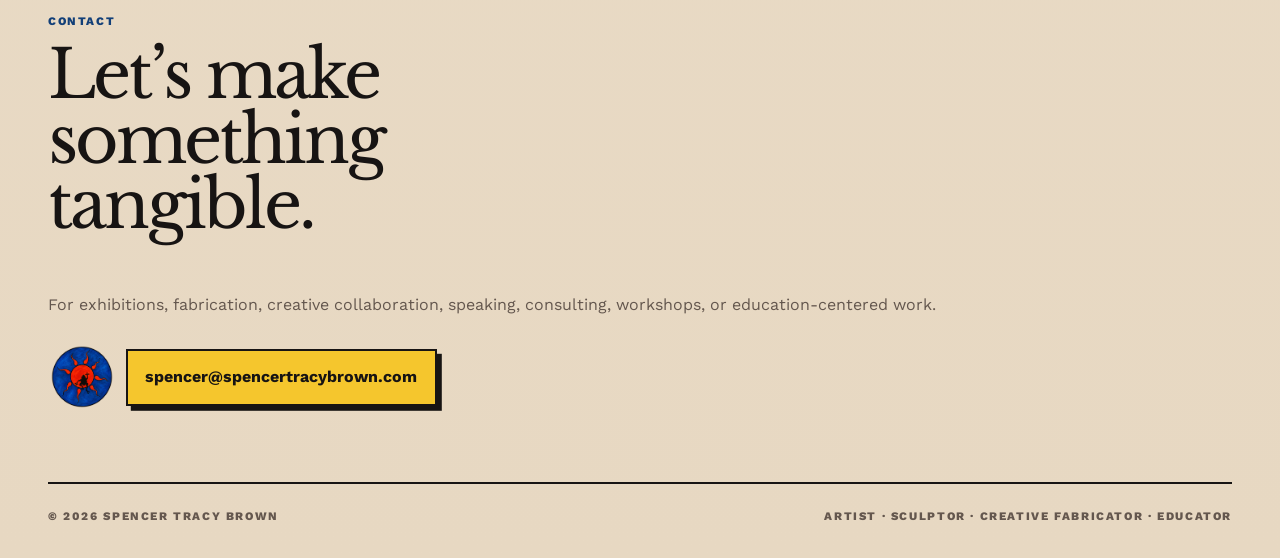
==== commit f07b9b70: "Refresh portfolio CSS cache for corrected AAEA sizing" ====
--- a/index.html
+++ b/index.html
@@ -31,7 +31,7 @@
   <link rel="preconnect" href="https://fonts.gstatic.com" crossorigin />
   <link href="https://fonts.googleapis.com/css2?family=Libre+Baskerville:ital,wght@0,400;0,700;1,400&family=Work+Sans:wght@400;500;600;700;800&display=swap" rel="stylesheet" />
   <link rel="stylesheet" href="assets/css/styles.css" />
-  <link rel="stylesheet" href="assets/css/enhancements.css" />
+  <link rel="stylesheet" href="assets/css/enhancements.css?v=aaea-layout-r2" />
 
   <script type="application/ld+json">
   {
--- a/assets/css/enhancements.css
+++ b/assets/css/enhancements.css
@@ -439,3 +439,243 @@
   .creative-practice-copy h3 { font-size: clamp(2.8rem,15vw,4.5rem); }
 }
 @media(prefers-reduced-motion:reduce){ .made-anew-slideshow img { transition:none; } }
+
+
+/* AAEA ceramics workshop — a real, expandable project within Practice B. */
+.aaea-card-link {
+  display: block;
+  margin-top: 1.35rem;
+  border: 1px solid var(--line-strong);
+  text-decoration: none;
+  overflow: hidden;
+  background: rgba(255,255,255,.4);
+}
+.aaea-card-link img {
+  width: 100%;
+  aspect-ratio: 4 / 3;
+  object-fit: cover;
+  object-position: center 57%;
+  transition: transform .35s ease;
+}
+.aaea-card-link > span {
+  display: flex;
+  justify-content: space-between;
+  gap: .65rem;
+  align-items: center;
+  padding: .8rem .9rem;
+  font-family: var(--sans);
+  font-size: .72rem;
+  font-weight: 800;
+  letter-spacing: .06em;
+  line-height: 1.45;
+  text-transform: uppercase;
+}
+.aaea-card-link:hover img,
+.aaea-card-link:focus-visible img { transform: scale(1.025); }
+.aaea-card-link:hover > span,
+.aaea-card-link:focus-visible > span { background: var(--ink); color: var(--paper); }
+
+.aaea-workshop {
+  margin-top: clamp(1.5rem, 3.5vw, 3rem);
+  border-top: 3px solid var(--cadmium);
+  border-bottom: 1px solid var(--line-strong);
+  scroll-margin-top: 10rem;
+}
+.aaea-workshop-summary {
+  display: grid;
+  gap: .65rem;
+  padding: clamp(1.4rem, 3vw, 2.5rem);
+  cursor: pointer;
+  list-style: none;
+  background: rgba(255,255,255,.24);
+}
+.aaea-workshop-summary::-webkit-details-marker { display: none; }
+.aaea-workshop-summary::marker { content: ""; }
+.aaea-workshop-summary:hover,
+.aaea-workshop-summary:focus-visible { background: rgba(255,255,255,.48); }
+.aaea-workshop-summary:focus-visible { outline: 3px solid var(--cobalt); outline-offset: -3px; }
+.aaea-workshop-eyebrow {
+  color: var(--cobalt);
+  font-size: .72rem;
+  font-weight: 800;
+  line-height: 1.5;
+  letter-spacing: .14em;
+  text-transform: uppercase;
+}
+.aaea-workshop-title {
+  font-family: var(--serif);
+  font-size: clamp(2rem, 4.6vw, 4.3rem);
+  line-height: 1.08;
+  letter-spacing: -.035em;
+}
+.aaea-workshop-deck {
+  max-width: 63ch;
+  color: var(--muted);
+  font-size: 1rem;
+  line-height: 1.8;
+}
+.aaea-workshop-toggle {
+  display: inline-flex;
+  align-items: center;
+  justify-content: space-between;
+  gap: .75rem;
+  width: fit-content;
+  min-width: 15rem;
+  margin-top: .25rem;
+  padding: .6rem .85rem;
+  border: 1px solid var(--ink);
+  font-size: .71rem;
+  font-weight: 800;
+  text-transform: uppercase;
+  letter-spacing: .09em;
+}
+.aaea-workshop-toggle > span {
+  font-size: 1.15rem;
+  font-weight: 500;
+  line-height: 1;
+}
+.aaea-workshop[open] .aaea-workshop-toggle > span { transform: rotate(45deg); }
+.aaea-workshop-content { padding: 1.25rem clamp(1rem, 3vw, 2.5rem) clamp(2rem, 4vw, 3.5rem); }
+.aaea-workshop-intro { max-width: 69ch; padding: 0 0 1.2rem; }
+.aaea-workshop-intro > p:first-child { font-size: 1rem; line-height: 1.8; }
+.aaea-workshop-note { color: var(--muted); font-size: .76rem; font-weight: 700; letter-spacing: .06em; }
+.aaea-workshop-gallery {
+  display: grid;
+  grid-template-columns: repeat(2, minmax(0,1fr));
+  gap: clamp(1rem, 2.6vw, 2rem);
+}
+.aaea-workshop-gallery figure { margin: 0; min-width: 0; }
+.aaea-workshop-gallery img {
+  width: 100%;
+  height: auto;
+  border: 1px solid var(--line-strong);
+  background: var(--paper-warm);
+}
+.aaea-workshop-gallery figcaption {
+  color: var(--muted);
+  margin-top: .55rem;
+  font-size: .78rem;
+  line-height: 1.55;
+}
+.aaea-workshop-film {
+  display: grid;
+  grid-template-columns: minmax(0, 1fr) minmax(15rem, 23rem);
+  align-items: center;
+  gap: clamp(1.5rem, 5vw, 5rem);
+  margin-top: clamp(2rem, 5vw, 4rem);
+  padding-top: clamp(1.5rem, 3vw, 2.5rem);
+  border-top: 1px solid var(--line-strong);
+}
+.aaea-workshop-film-copy h3 {
+  font-family: var(--serif);
+  font-size: clamp(1.7rem, 3.2vw, 3.2rem);
+  line-height: 1.15;
+  margin: .3rem 0 .9rem;
+}
+.aaea-workshop-film-copy p:not(.aaea-workshop-eyebrow) {
+  color: var(--muted);
+  max-width: 46ch;
+  line-height: 1.8;
+}
+.aaea-workshop-film-copy a {
+  display: inline-block;
+  margin-top: 1rem;
+  border-bottom: 1px solid currentColor;
+  font-size: .78rem;
+  font-weight: 800;
+  letter-spacing: .08em;
+  text-decoration: none;
+  text-transform: uppercase;
+}
+.aaea-workshop-player {
+  position: relative;
+  width: min(100%, 23rem);
+  aspect-ratio: 9 / 16;
+  justify-self: end;
+  overflow: hidden;
+  border: 2px solid var(--ink);
+  box-shadow: .5rem .5rem 0 var(--ink);
+  background: #171413;
+}
+.aaea-workshop-player iframe {
+  display: block;
+  width: 100%;
+  height: 100%;
+  border: 0;
+}
+@media (max-width: 700px) {
+  .aaea-workshop-gallery { grid-template-columns: 1fr; }
+  .aaea-workshop-film { grid-template-columns: 1fr; }
+  .aaea-workshop-player { justify-self: start; width: min(100%, 21rem); }
+}
+@media (prefers-reduced-motion: reduce) {
+  .aaea-card-link img { transition: none; }
+}
+
+
+/* AAEA R2: keep the workshop card photographic, not full-bleed.
+   The original practice layout deliberately spans card B across both columns.
+   Constrain the embedded photo and give the full-width card an editorial split. */
+.practice-grid > .practice-card:nth-child(2) > .aaea-card-link {
+  width: min(100%, 20rem);
+  max-width: 20rem;
+  margin: 1.15rem 0 0;
+}
+.practice-grid > .practice-card:nth-child(2) > .aaea-card-link img {
+  display: block;
+  width: 100%;
+  height: auto;
+  aspect-ratio: 4 / 5;
+  object-fit: cover;
+  object-position: center 54%;
+}
+@media (min-width: 901px) {
+  .practice-grid > .practice-card:nth-child(2) {
+    display: grid;
+    grid-template-columns: minmax(0, 1fr) minmax(15rem, 20rem);
+    grid-template-rows: auto auto 1fr;
+    column-gap: clamp(1.4rem, 4.5vw, 4rem);
+    align-items: start;
+  }
+  .practice-grid > .practice-card:nth-child(2) > .work-index {
+    grid-column: 1;
+    grid-row: 1;
+  }
+  .practice-grid > .practice-card:nth-child(2) > h3 {
+    grid-column: 1;
+    grid-row: 2;
+  }
+  .practice-grid > .practice-card:nth-child(2) > p:not(.work-index) {
+    grid-column: 1;
+    grid-row: 3;
+    max-width: 55ch;
+  }
+  .practice-grid > .practice-card:nth-child(2) > .aaea-card-link {
+    grid-column: 2;
+    grid-row: 1 / span 3;
+    justify-self: end;
+    align-self: center;
+    margin: 0;
+  }
+}
+@media (max-width: 900px) {
+  .practice-grid > .practice-card:nth-child(2) > .aaea-card-link {
+    margin-top: 1.15rem;
+  }
+}
+
+/* Four modest, uncropped documentary photographs instead of oversized blocks. */
+@media (min-width: 901px) {
+  .aaea-workshop-gallery {
+    grid-template-columns: repeat(4, minmax(0, 1fr));
+    gap: clamp(.8rem, 1.8vw, 1.3rem);
+  }
+}
+.aaea-workshop-gallery figure {
+  max-width: 25rem;
+}
+.aaea-workshop-gallery img {
+  width: 100%;
+  height: auto;
+  object-fit: contain;
+}
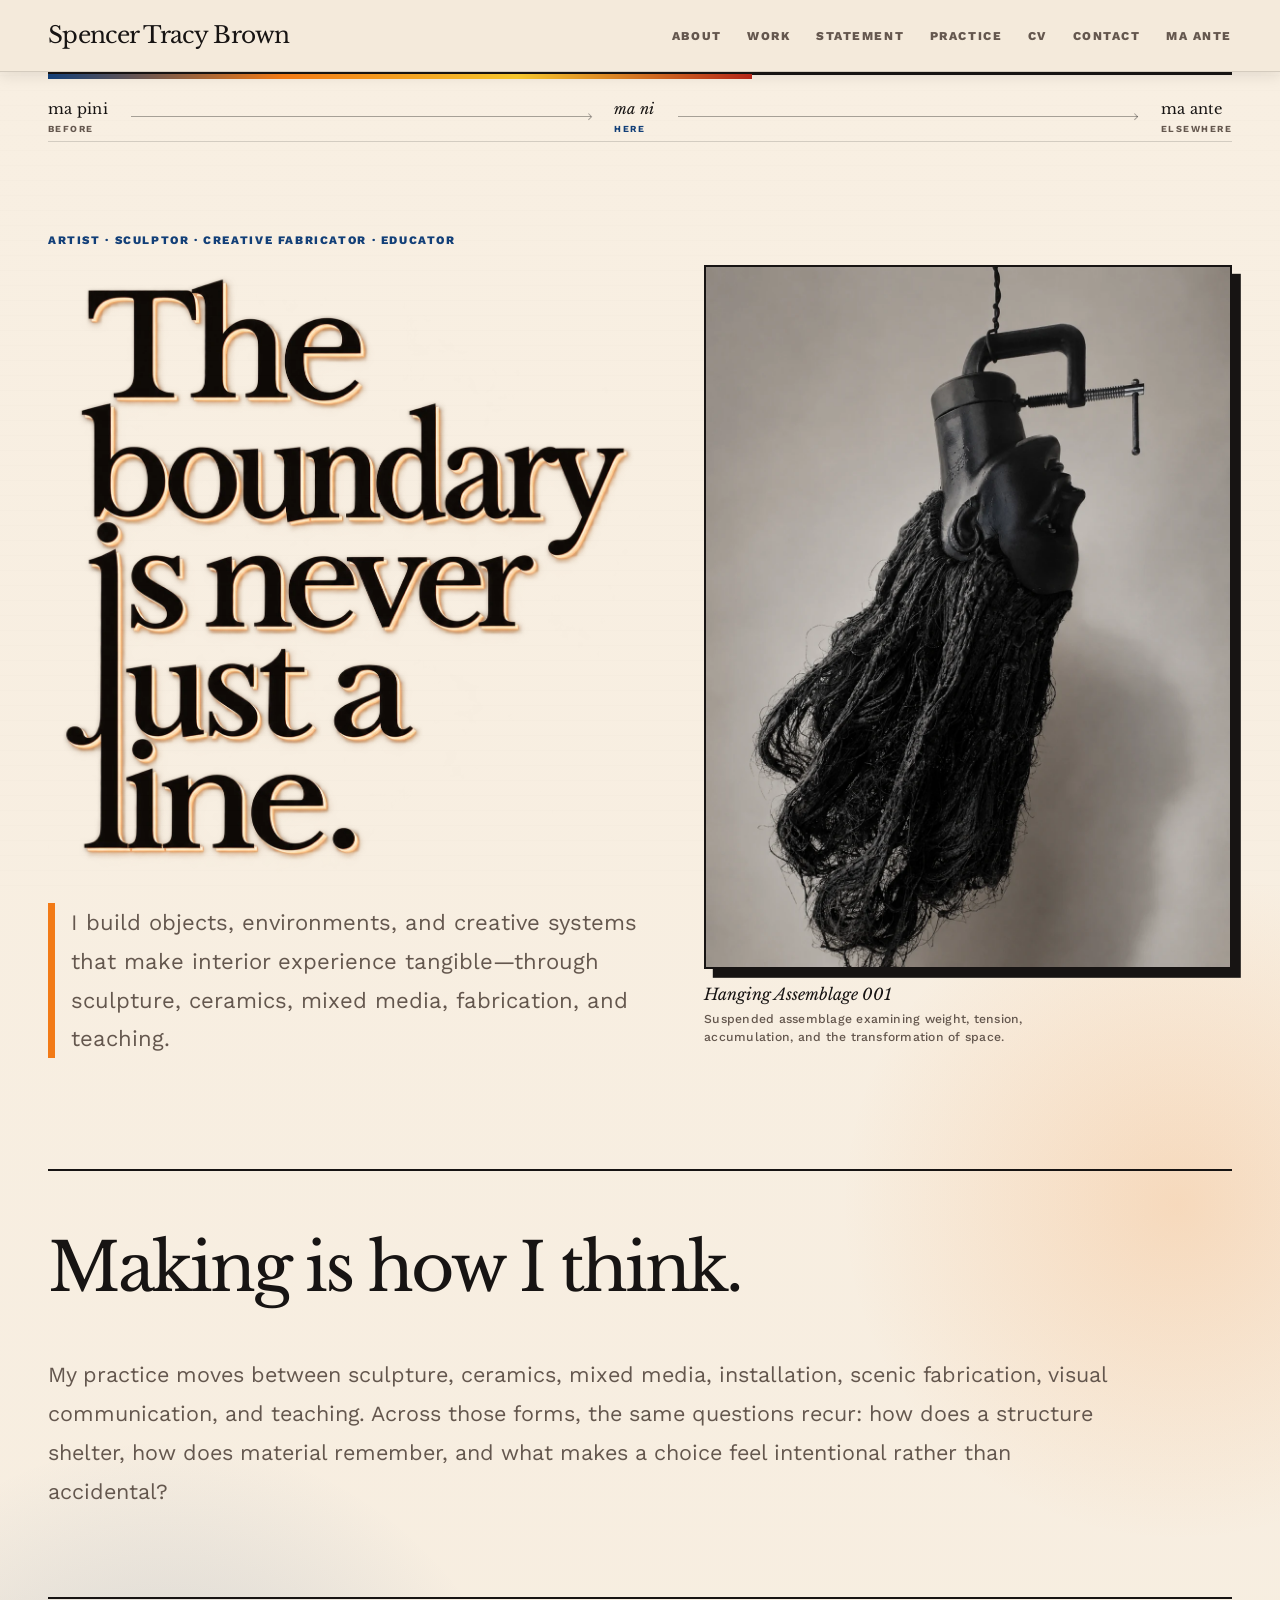
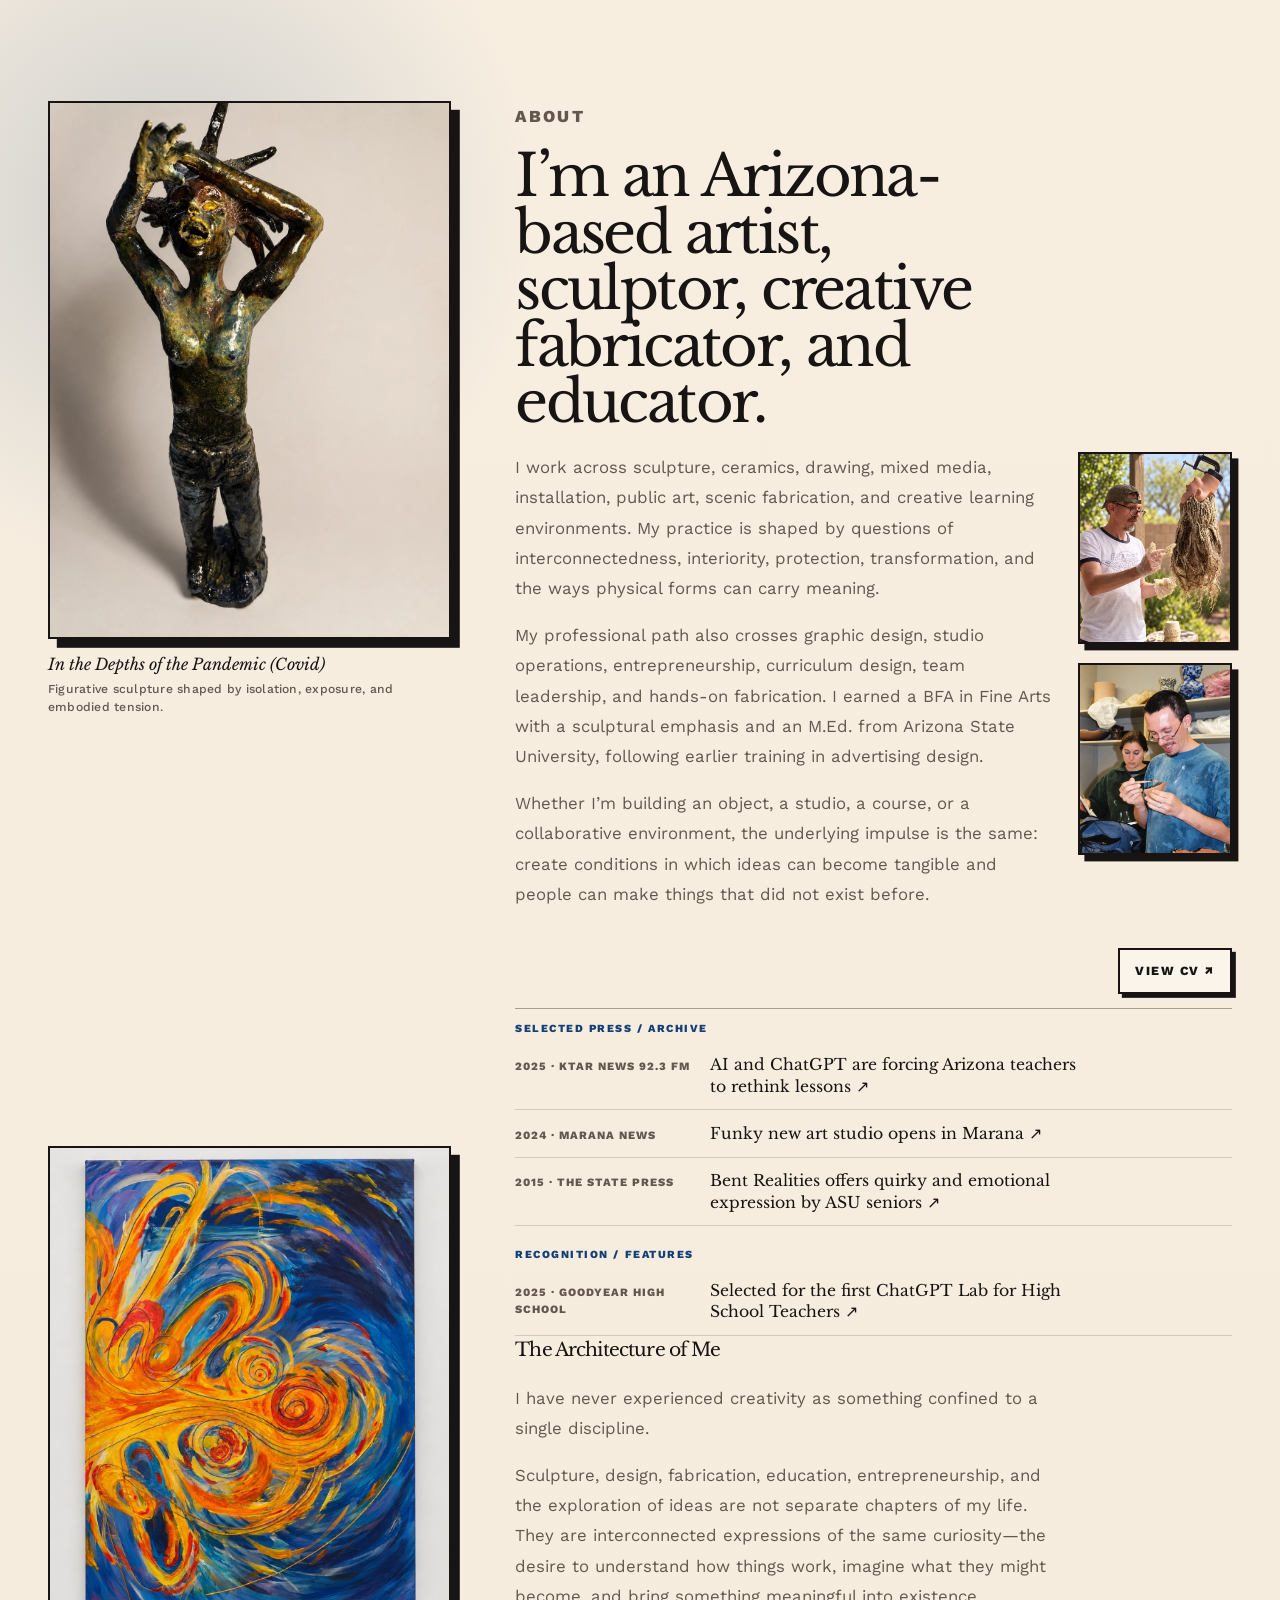
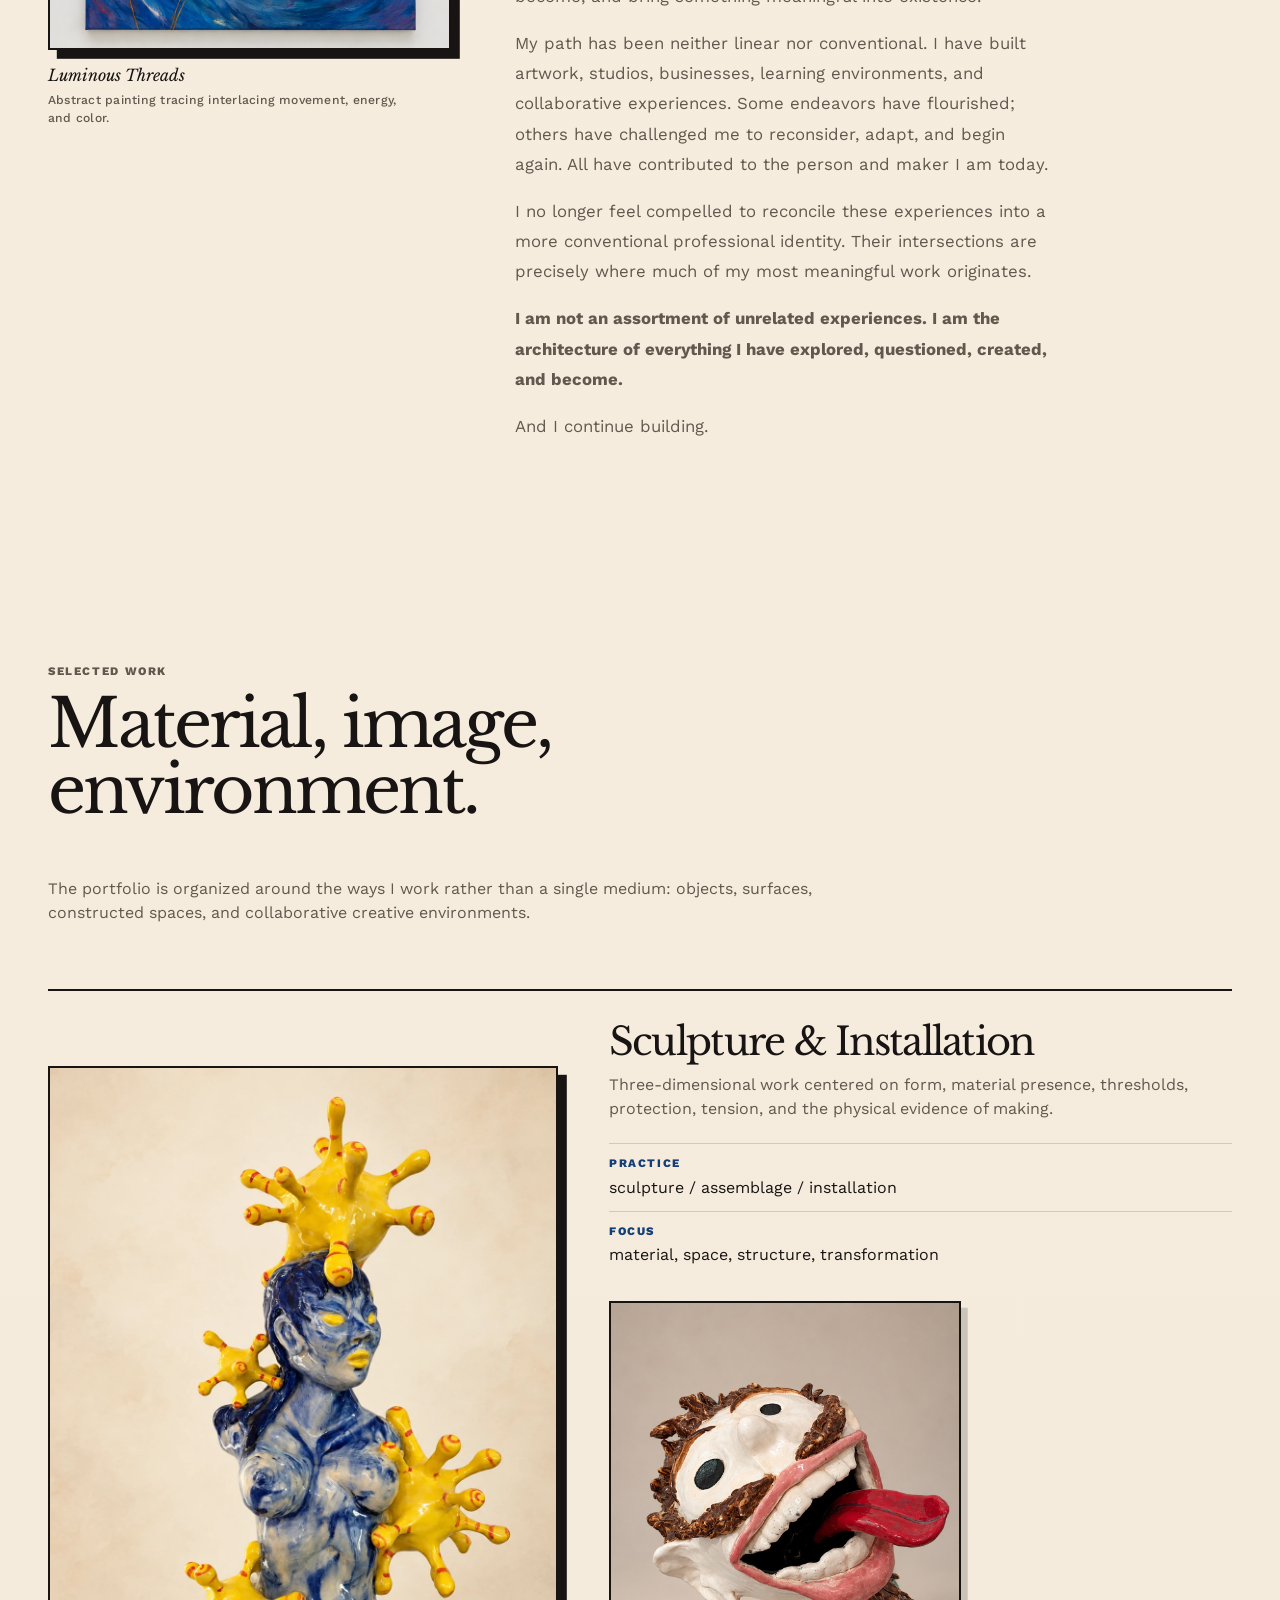
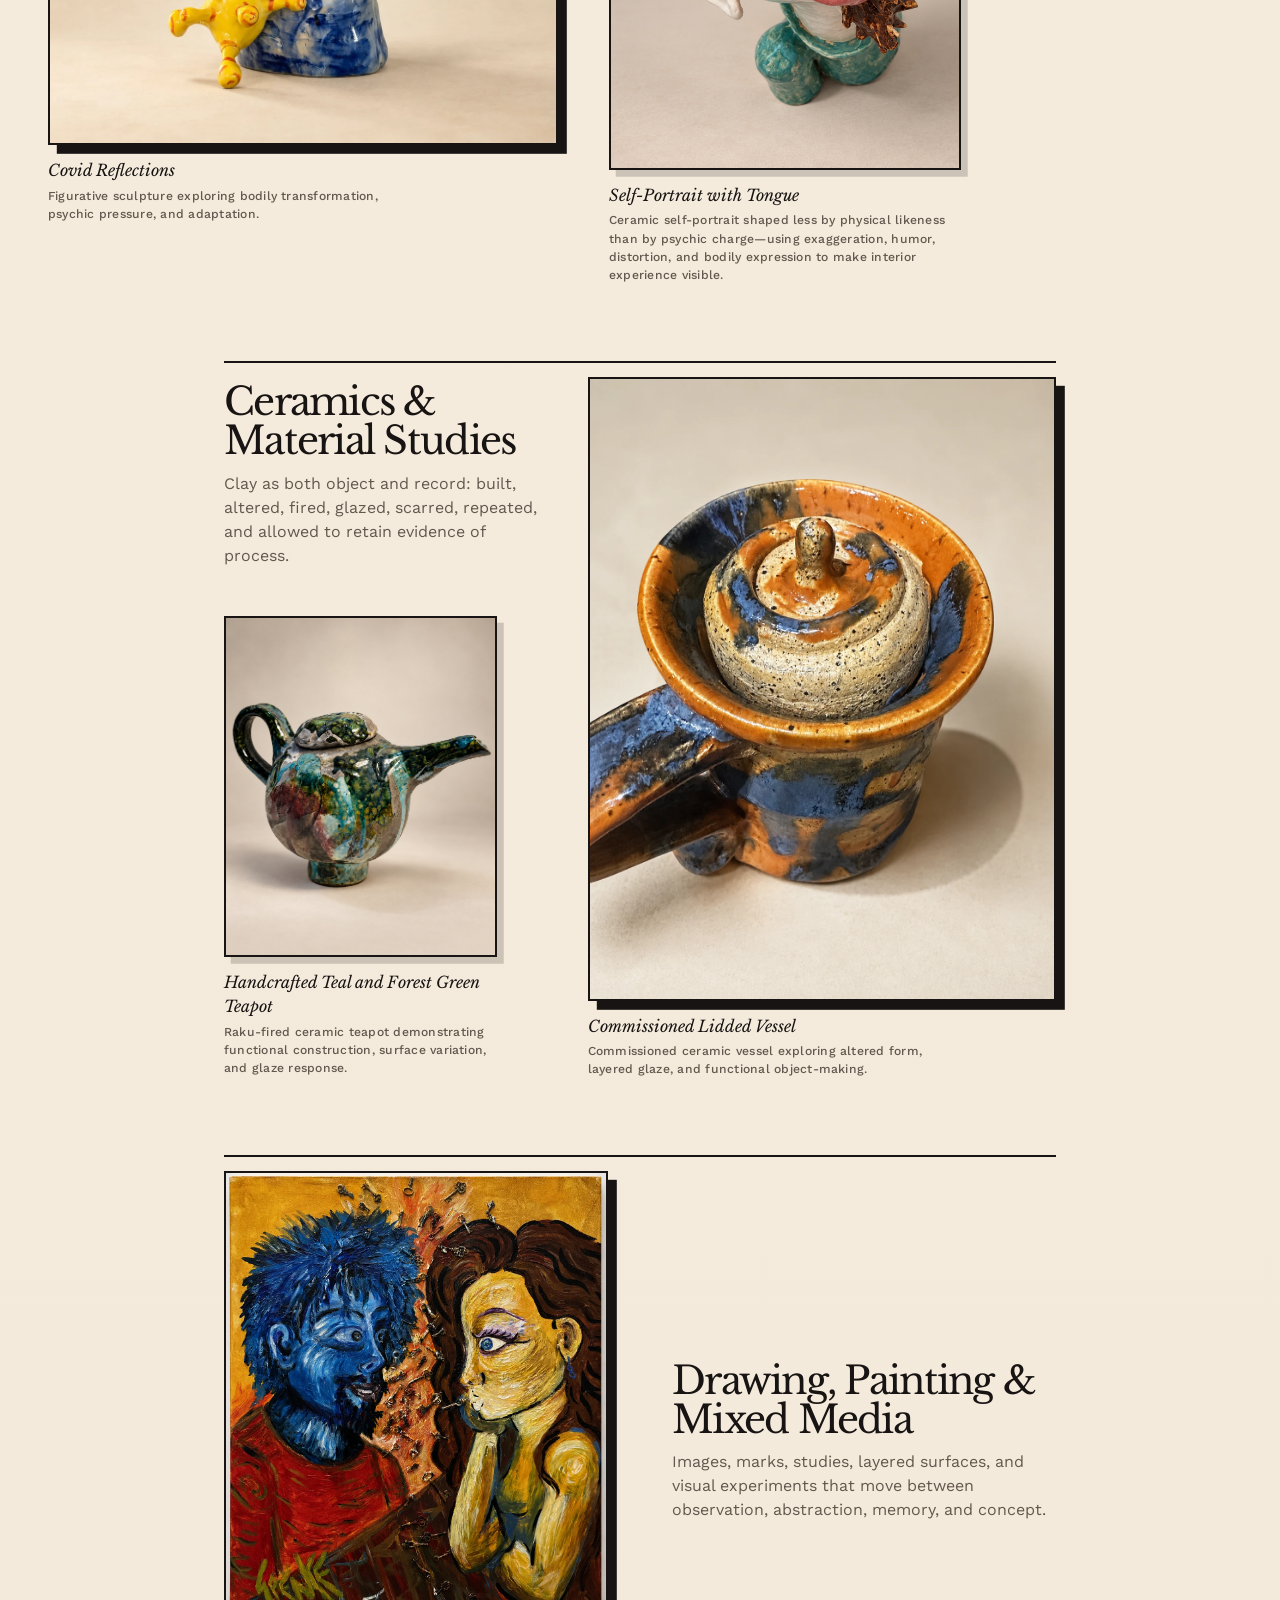
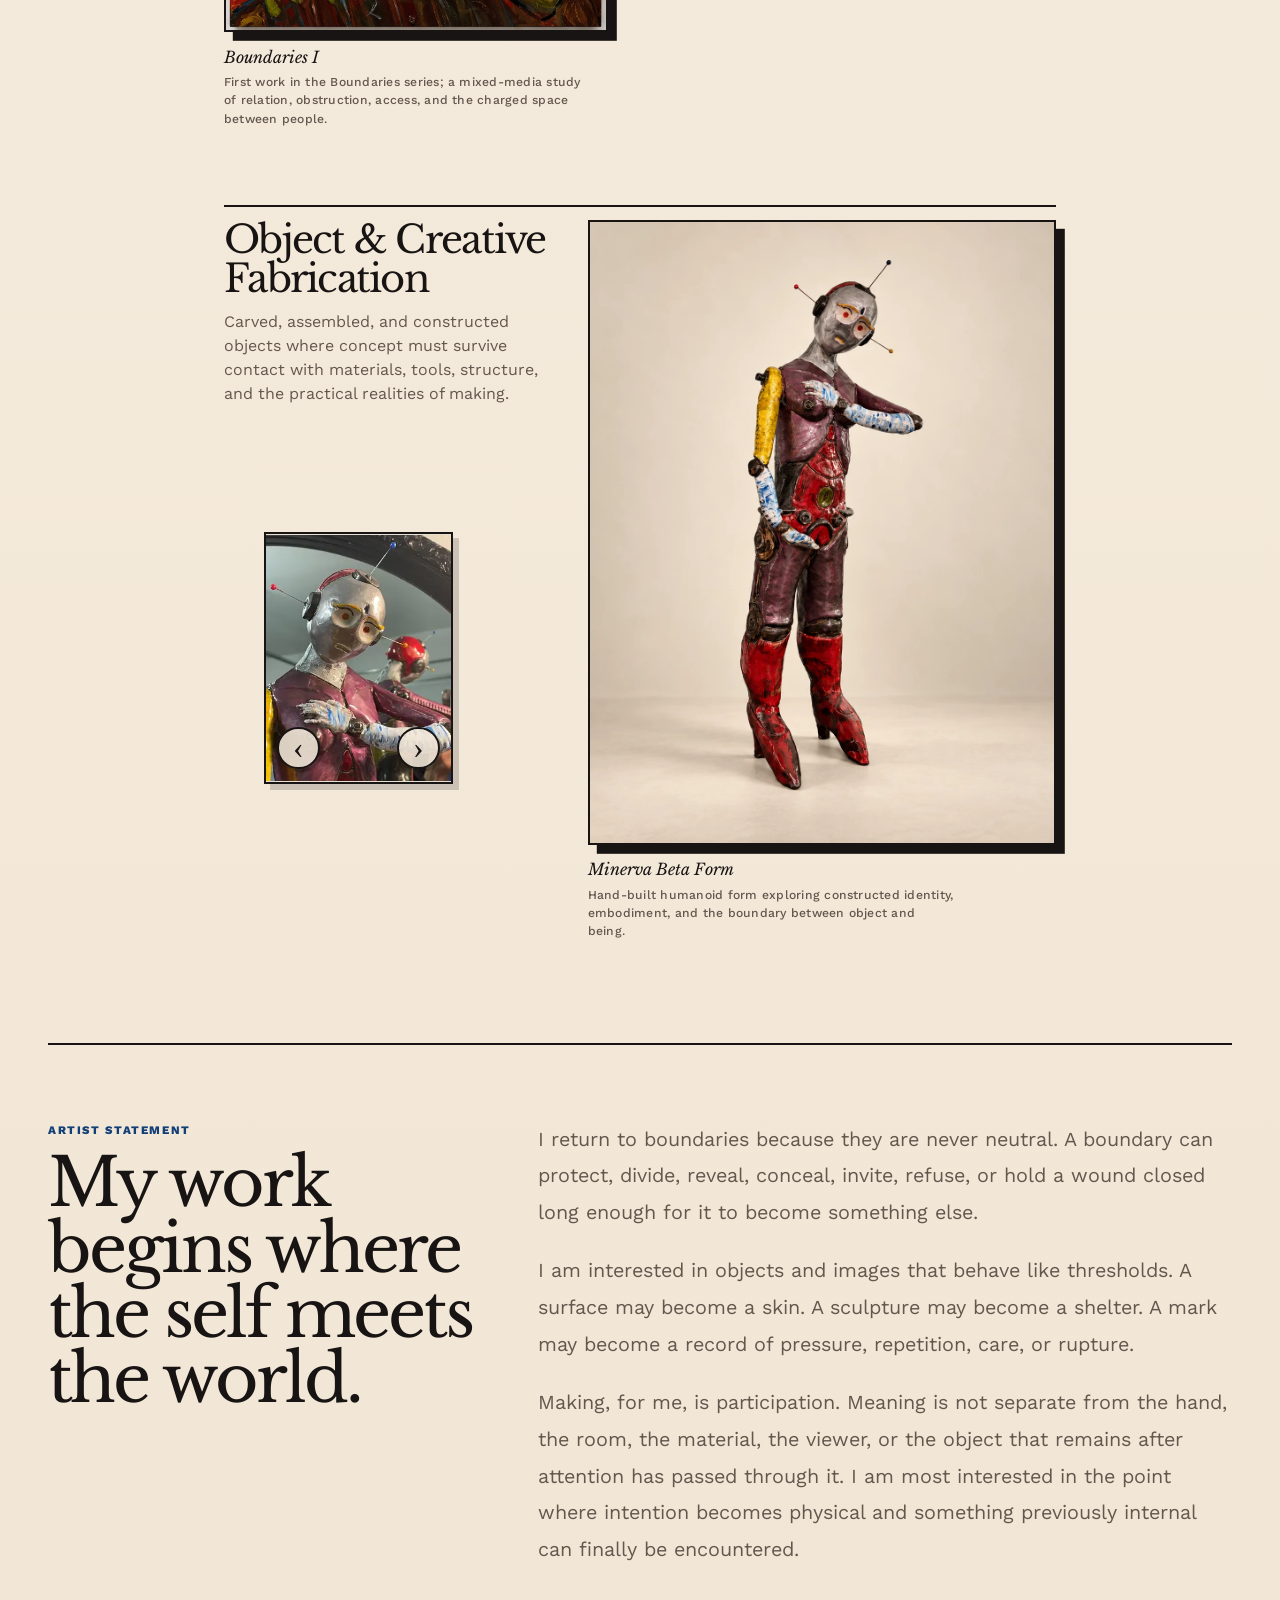
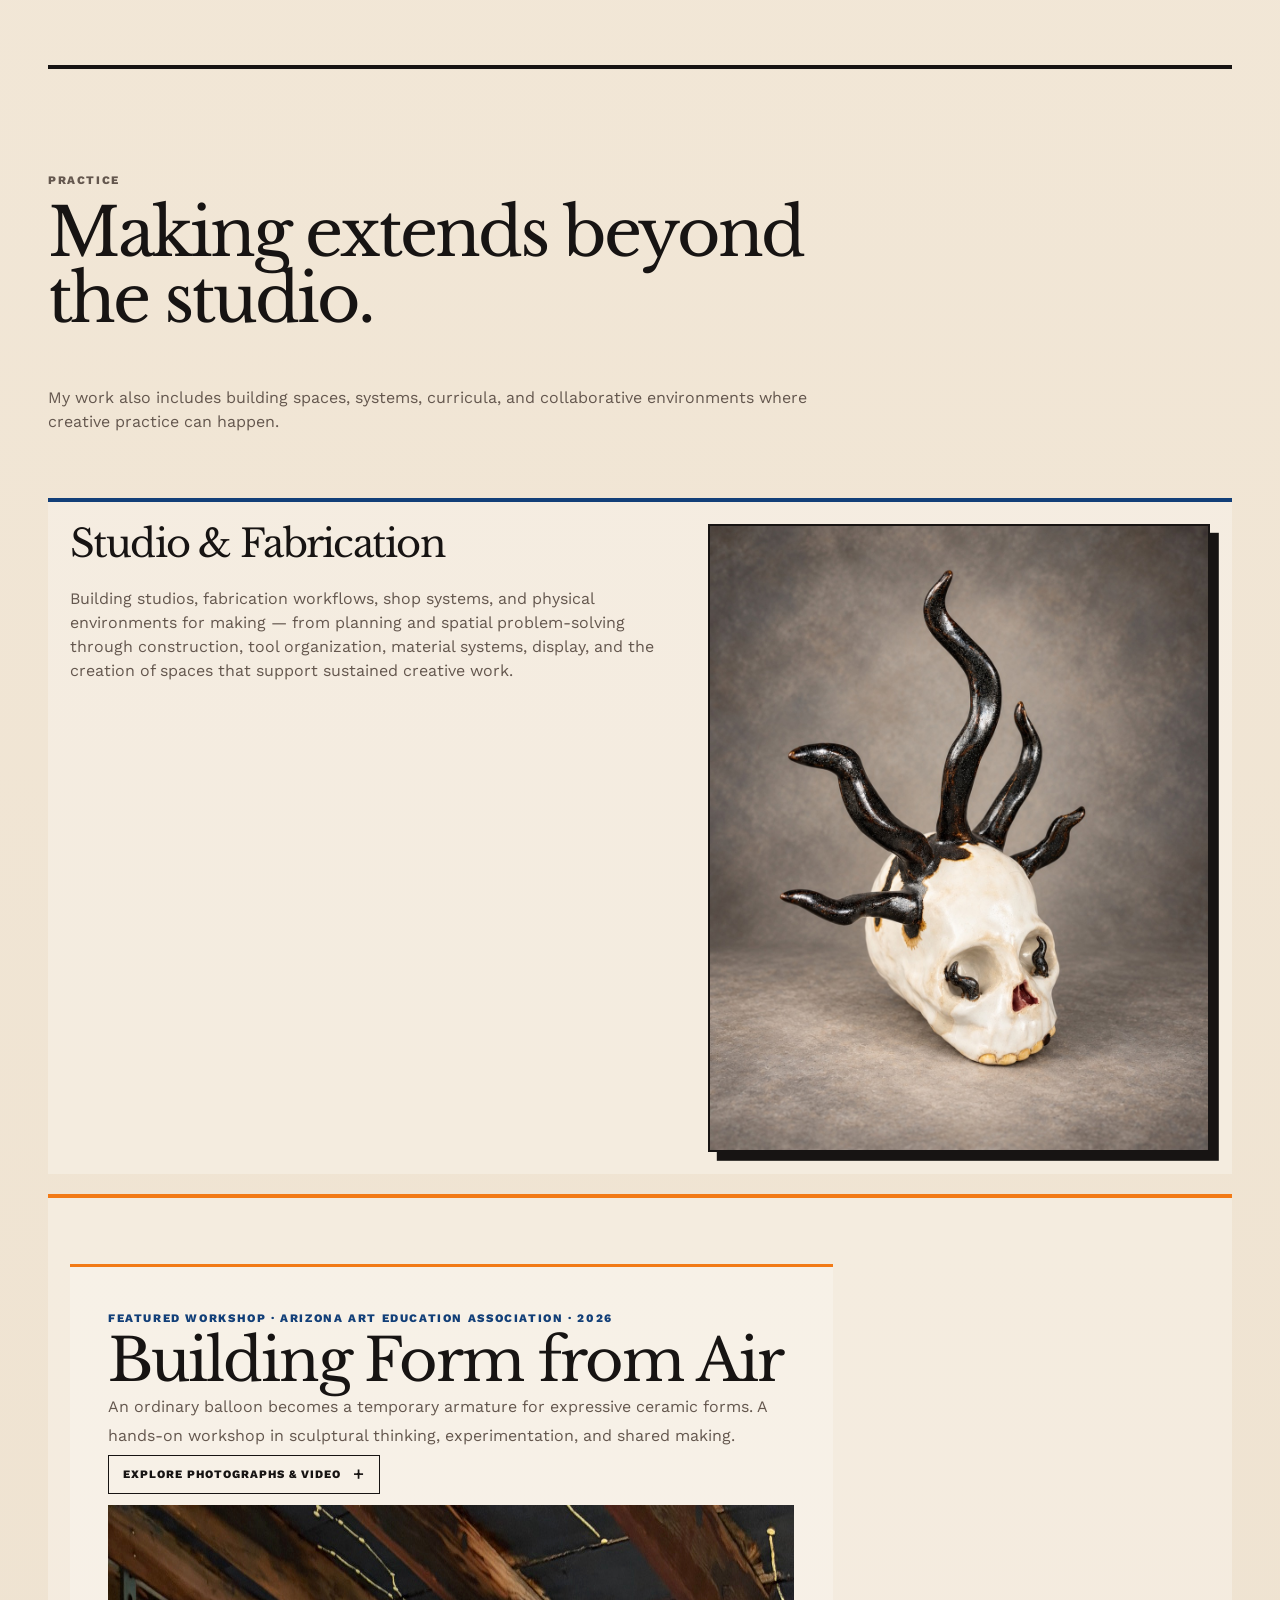
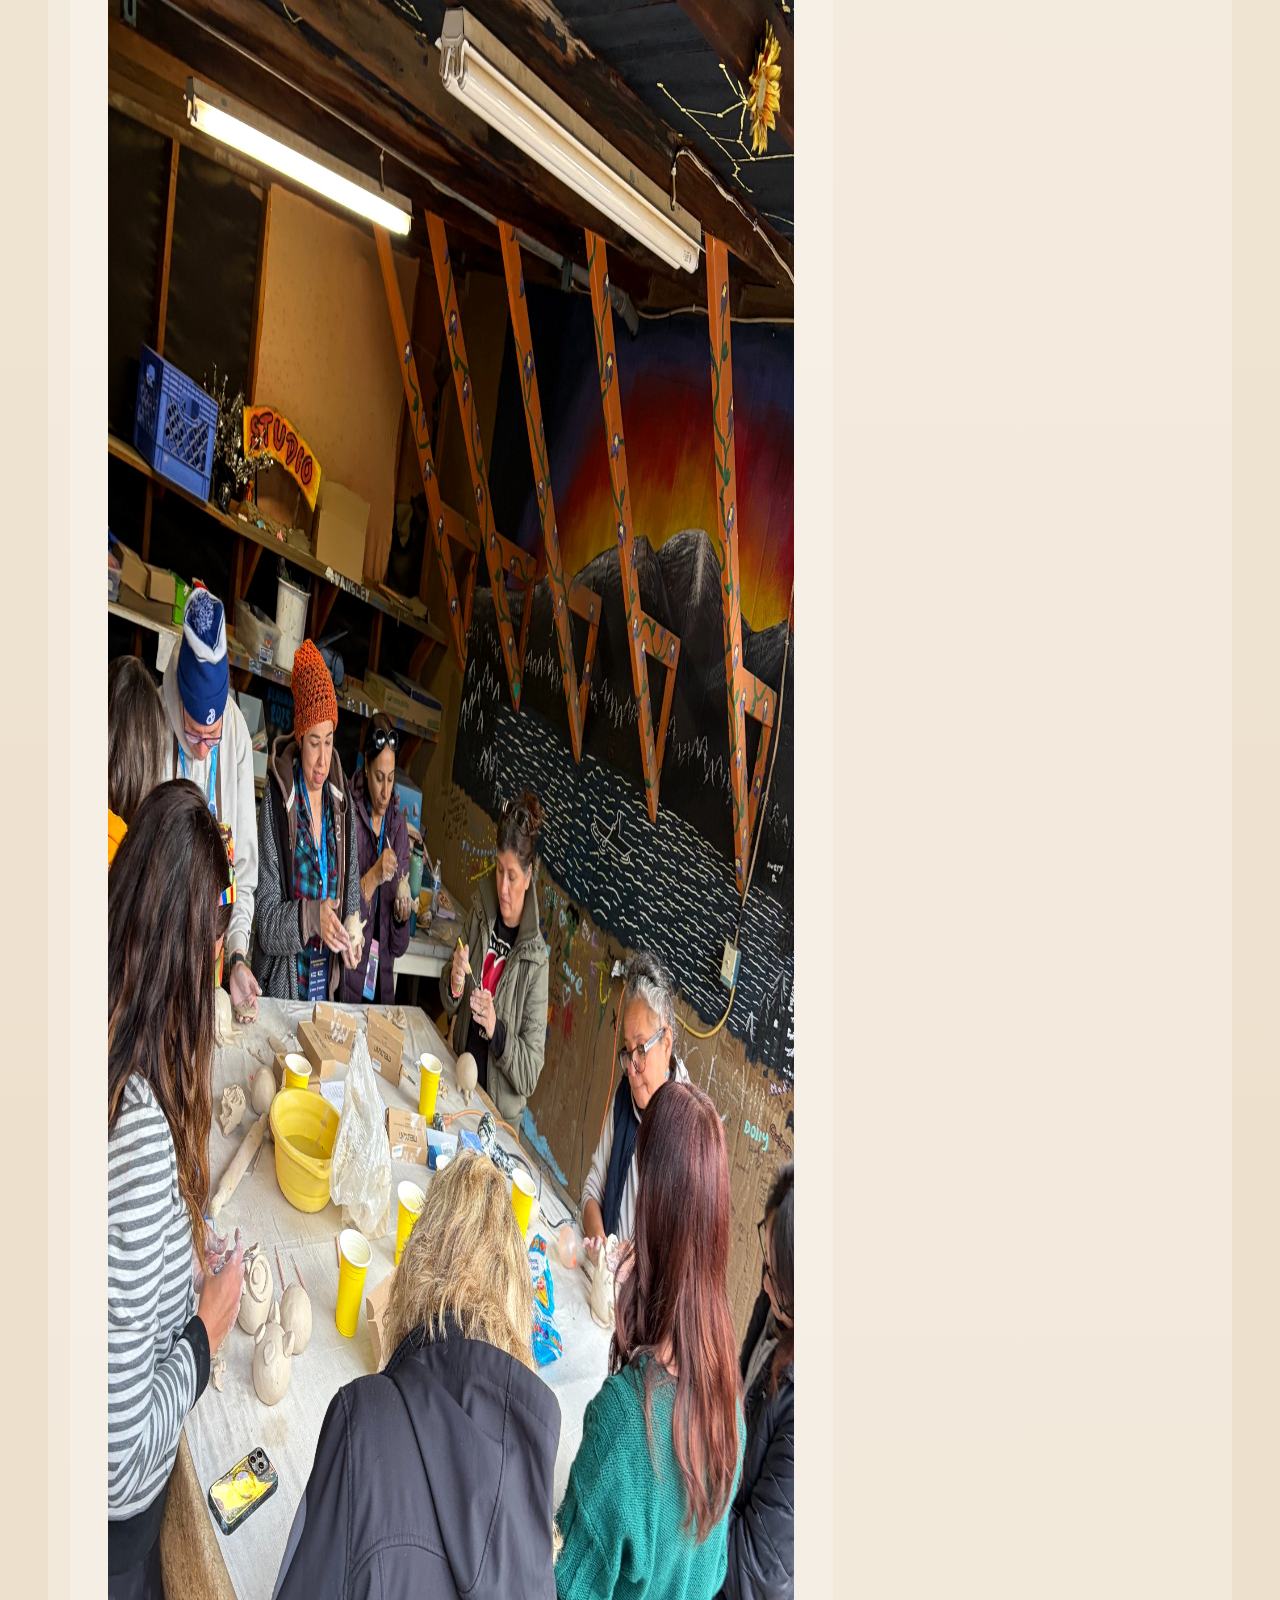
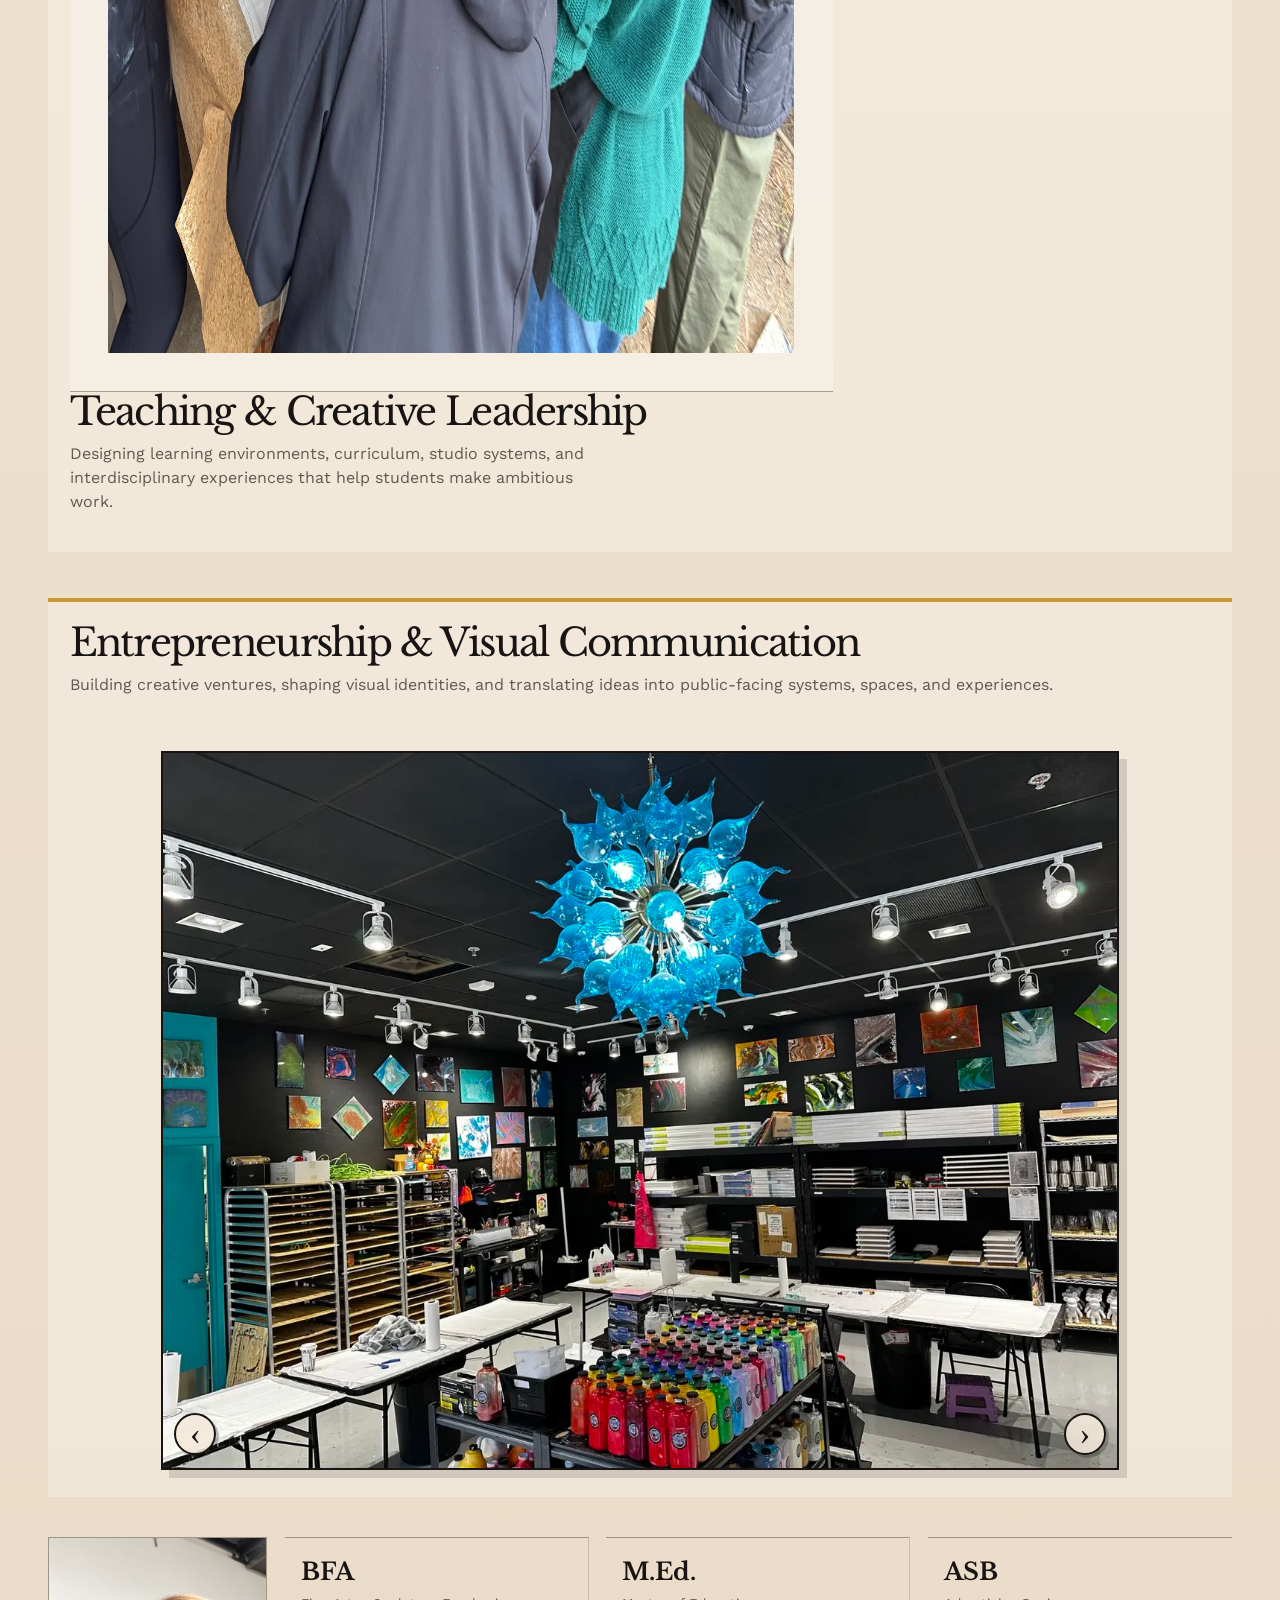
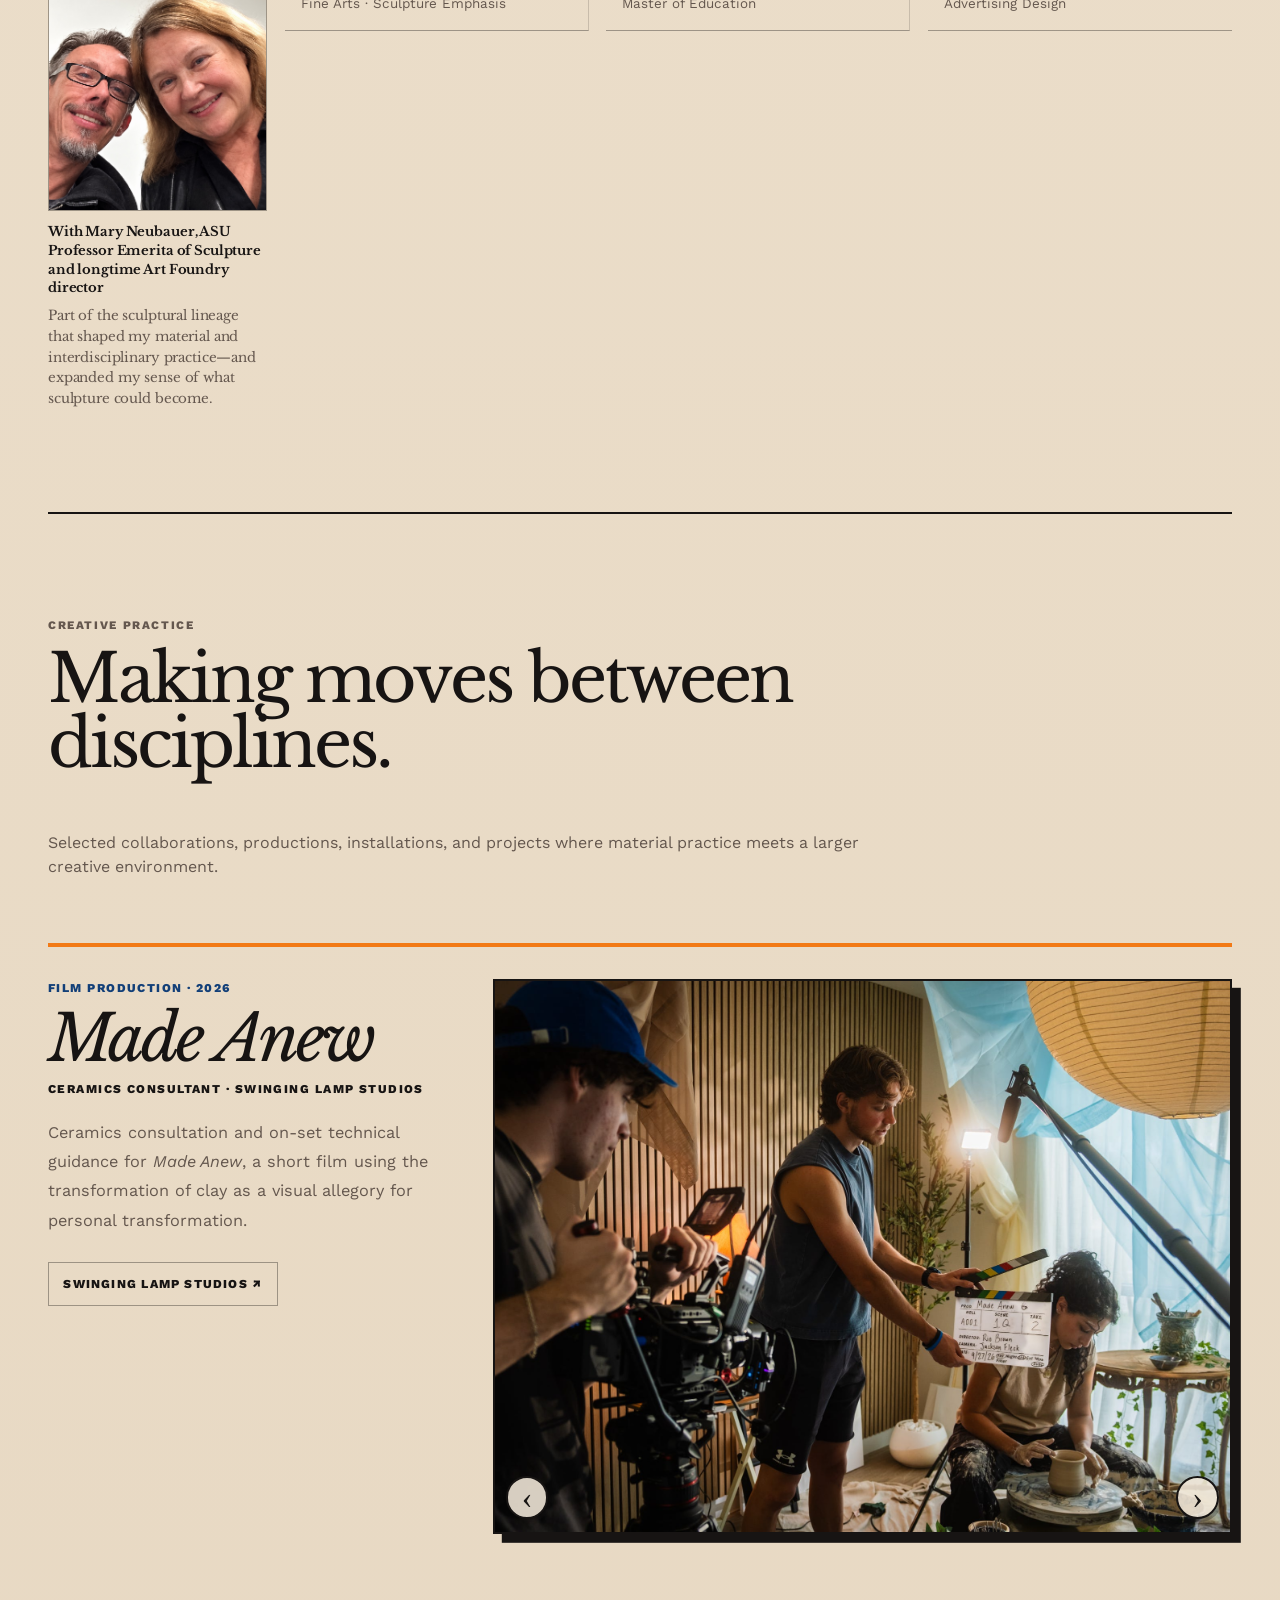
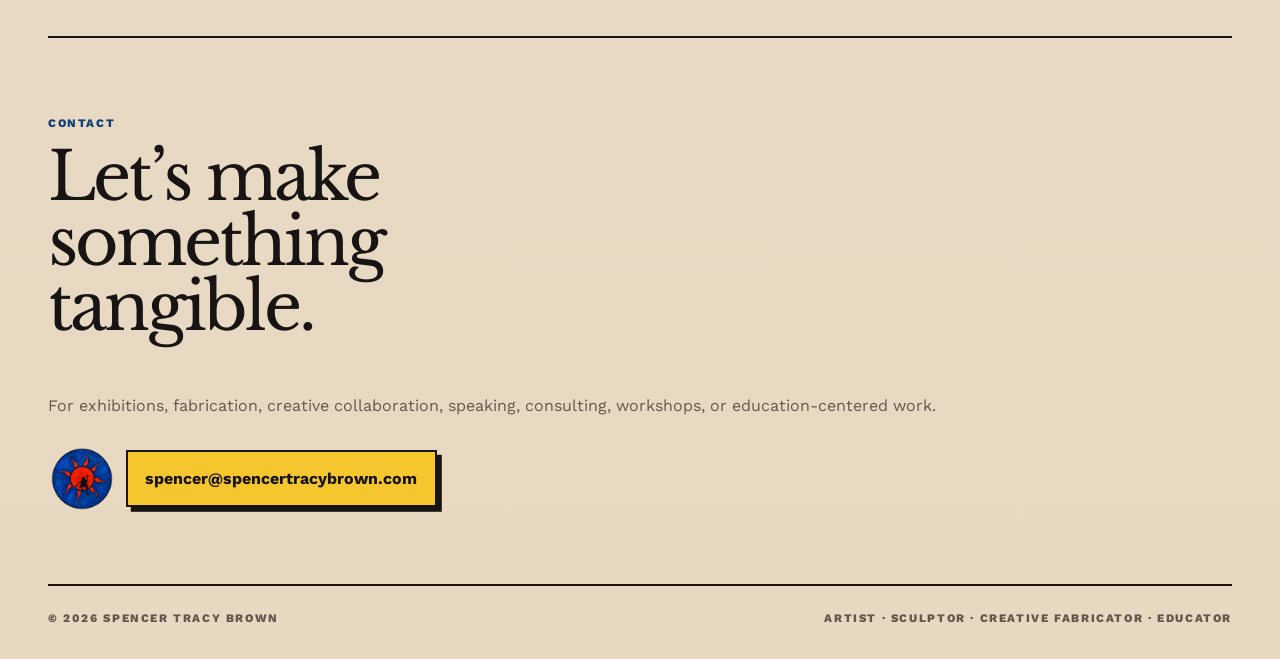
==== commit bc35ce1e: "Nest Building Form from Air workshop within Teaching & Creative Leadership" ====
--- a/index.html
+++ b/index.html
@@ -31,7 +31,7 @@
   <link rel="preconnect" href="https://fonts.gstatic.com" crossorigin />
   <link href="https://fonts.googleapis.com/css2?family=Libre+Baskerville:ital,wght@0,400;0,700;1,400&family=Work+Sans:wght@400;500;600;700;800&display=swap" rel="stylesheet" />
   <link rel="stylesheet" href="assets/css/styles.css" />
-  <link rel="stylesheet" href="assets/css/enhancements.css?v=aaea-layout-r2" />
+  <link rel="stylesheet" href="assets/css/enhancements.css?v=aaea-integrated-r3" />
 
   <script type="application/ld+json">
   {
@@ -379,14 +379,60 @@
           </div>
         </article>
 
-        <article class="practice-card">
+        <article class="practice-card practice-card-teaching">
           <p class="work-index">B</p>
           <h3>Teaching &amp; Creative Leadership</h3>
           <p>Designing learning environments, curriculum, studio systems, and interdisciplinary experiences that help students make ambitious work.</p>
-          <a class="aaea-card-link" href="#aaea-workshop" aria-label="Explore the 2026 AAEA balloon armature ceramics workshop">
-            <img src="assets/aaea-workshop/Photos/AAEA_Photo_03_Natural.jpg" alt="AAEA workshop participants gathered around a studio worktable making ceramic sculptures" loading="lazy" decoding="async" width="1536" height="2048" />
-            <span>AAEA ceramics workshop · 2026 <span aria-hidden="true">↘</span></span>
-          </a>
+
+          <details class="aaea-workshop" id="aaea-workshop">
+                  <summary class="aaea-workshop-summary">
+                    <span class="aaea-workshop-summary-copy">
+                      <span class="aaea-workshop-eyebrow">Featured workshop · Arizona Art Education Association · 2026</span>
+                      <span class="aaea-workshop-title">Building Form from Air</span>
+                      <span class="aaea-workshop-deck">An ordinary balloon becomes a temporary armature for expressive ceramic forms. A hands-on workshop in sculptural thinking, experimentation, and shared making.</span>
+                      <span class="aaea-workshop-toggle">Explore photographs &amp; video <span aria-hidden="true">+</span></span>
+                    </span>
+                    <img class="aaea-workshop-cover" src="assets/aaea-workshop/Photos/AAEA_Photo_03_Natural.jpg" alt="AAEA workshop participants working together around a studio table with clay" loading="lazy" decoding="async" width="1536" height="2048" />
+                  </summary>
+          
+                  <div class="aaea-workshop-content">
+                    <div class="aaea-workshop-intro">
+                      <p>At the 2026 AAEA conference, I led fellow art educators through an accessible ceramic handbuilding technique using a balloon to establish volume. With the underlying form supported, participants could focus on character, surface, and expression—each taking the same starting point somewhere different.</p>
+                      <p class="aaea-workshop-note">Workshop documentation · participants and works in progress</p>
+                    </div>
+          
+                    <div class="aaea-workshop-gallery" aria-label="Balloon armature workshop photographs">
+                      <figure>
+                        <img src="assets/aaea-workshop/Photos/AAEA_Photo_04_Natural.jpg" alt="Art educators gathered around a studio table while sculpting clay during the AAEA workshop" loading="lazy" decoding="async" width="1536" height="2048" />
+                        <figcaption>Making together — the workshop in progress.</figcaption>
+                      </figure>
+                      <figure>
+                        <img src="assets/aaea-workshop/Photos/AAEA_Photo_01_Natural.jpg" alt="Hands shaping clay as whimsical animal faces take form on a workshop table" loading="lazy" decoding="async" width="1536" height="2048" />
+                        <figcaption>Exploring form and character through clay.</figcaption>
+                      </figure>
+                      <figure>
+                        <img src="assets/aaea-workshop/Video_Stills/AAEA_Video_Still_01.jpg" alt="Spencer Tracy Brown holding up a rounded clay form to demonstrate a construction technique to fellow educators" loading="lazy" decoding="async" width="1080" height="1920" />
+                        <figcaption>Demonstrating the construction process.</figcaption>
+                      </figure>
+                      <figure>
+                        <img src="assets/aaea-workshop/Photos/AAEA_Photo_02_Natural.jpg" alt="Workshop participant holding a developing clay animal form while refining its features" loading="lazy" decoding="async" width="1536" height="2048" />
+                        <figcaption>Individual interpretation from a shared starting point.</figcaption>
+                      </figure>
+                    </div>
+          
+                    <div class="aaea-workshop-film">
+                      <div class="aaea-workshop-film-copy">
+                        <p class="aaea-workshop-eyebrow">Workshop film</p>
+                        <h3>See the making unfold.</h3>
+                        <p>A short look inside the process: demonstration, material exploration, and educators learning by doing.</p>
+                        <a href="https://youtu.be/GMB3cZnWTuw" target="_blank" rel="noopener noreferrer">Watch on YouTube ↗</a>
+                      </div>
+                      <div class="aaea-workshop-player">
+                        <iframe src="https://www.youtube-nocookie.com/embed/GMB3cZnWTuw" title="Spencer Tracy Brown leading the AAEA balloon armature ceramics workshop" loading="lazy" referrerpolicy="strict-origin-when-cross-origin" allow="accelerometer; autoplay; clipboard-write; encrypted-media; gyroscope; picture-in-picture; web-share" allowfullscreen></iframe>
+                      </div>
+                    </div>
+                  </div>
+                </details>
         </article>
 
         <article class="practice-card">
@@ -396,52 +442,6 @@
         </article>
       </div>
 
-<details class="aaea-workshop" id="aaea-workshop">
-        <summary class="aaea-workshop-summary">
-          <span class="aaea-workshop-eyebrow">Featured workshop · Arizona Art Education Association · 2026</span>
-          <span class="aaea-workshop-title">Building Form from Air</span>
-          <span class="aaea-workshop-deck">An ordinary balloon becomes a temporary armature for expressive ceramic forms. A hands-on workshop in sculptural thinking, experimentation, and shared making.</span>
-          <span class="aaea-workshop-toggle">Explore photographs &amp; video <span aria-hidden="true">+</span></span>
-        </summary>
-
-        <div class="aaea-workshop-content">
-          <div class="aaea-workshop-intro">
-            <p>At the 2026 AAEA conference, I led fellow art educators through an accessible ceramic handbuilding technique using a balloon to establish volume. With the underlying form supported, participants could focus on character, surface, and expression—each taking the same starting point somewhere different.</p>
-            <p class="aaea-workshop-note">Workshop documentation · participants and works in progress</p>
-          </div>
-
-          <div class="aaea-workshop-gallery" aria-label="Balloon armature workshop photographs">
-            <figure>
-              <img src="assets/aaea-workshop/Photos/AAEA_Photo_04_Natural.jpg" alt="Art educators gathered around a studio table while sculpting clay during the AAEA workshop" loading="lazy" decoding="async" width="1536" height="2048" />
-              <figcaption>Making together — the workshop in progress.</figcaption>
-            </figure>
-            <figure>
-              <img src="assets/aaea-workshop/Photos/AAEA_Photo_01_Natural.jpg" alt="Hands shaping clay as whimsical animal faces take form on a workshop table" loading="lazy" decoding="async" width="1536" height="2048" />
-              <figcaption>Exploring form and character through clay.</figcaption>
-            </figure>
-            <figure>
-              <img src="assets/aaea-workshop/Video_Stills/AAEA_Video_Still_01.jpg" alt="Spencer Tracy Brown holding up a rounded clay form to demonstrate a construction technique to fellow educators" loading="lazy" decoding="async" width="1080" height="1920" />
-              <figcaption>Demonstrating the construction process.</figcaption>
-            </figure>
-            <figure>
-              <img src="assets/aaea-workshop/Photos/AAEA_Photo_02_Natural.jpg" alt="Workshop participant holding a developing clay animal form while refining its features" loading="lazy" decoding="async" width="1536" height="2048" />
-              <figcaption>Individual interpretation from a shared starting point.</figcaption>
-            </figure>
-          </div>
-
-          <div class="aaea-workshop-film">
-            <div class="aaea-workshop-film-copy">
-              <p class="aaea-workshop-eyebrow">Workshop film</p>
-              <h3>See the making unfold.</h3>
-              <p>A short look inside the process: demonstration, material exploration, and educators learning by doing.</p>
-              <a href="https://youtu.be/GMB3cZnWTuw" target="_blank" rel="noopener noreferrer">Watch on YouTube ↗</a>
-            </div>
-            <div class="aaea-workshop-player">
-              <iframe src="https://www.youtube-nocookie.com/embed/GMB3cZnWTuw" title="Spencer Tracy Brown leading the AAEA balloon armature ceramics workshop" loading="lazy" referrerpolicy="strict-origin-when-cross-origin" allow="accelerometer; autoplay; clipboard-write; encrypted-media; gyroscope; picture-in-picture; web-share" allowfullscreen></iframe>
-            </div>
-          </div>
-        </div>
-      </details>
 
       <div class="credential-strip" aria-label="Professional credentials and sculptural lineage">
         <figure class="credential-lineage">
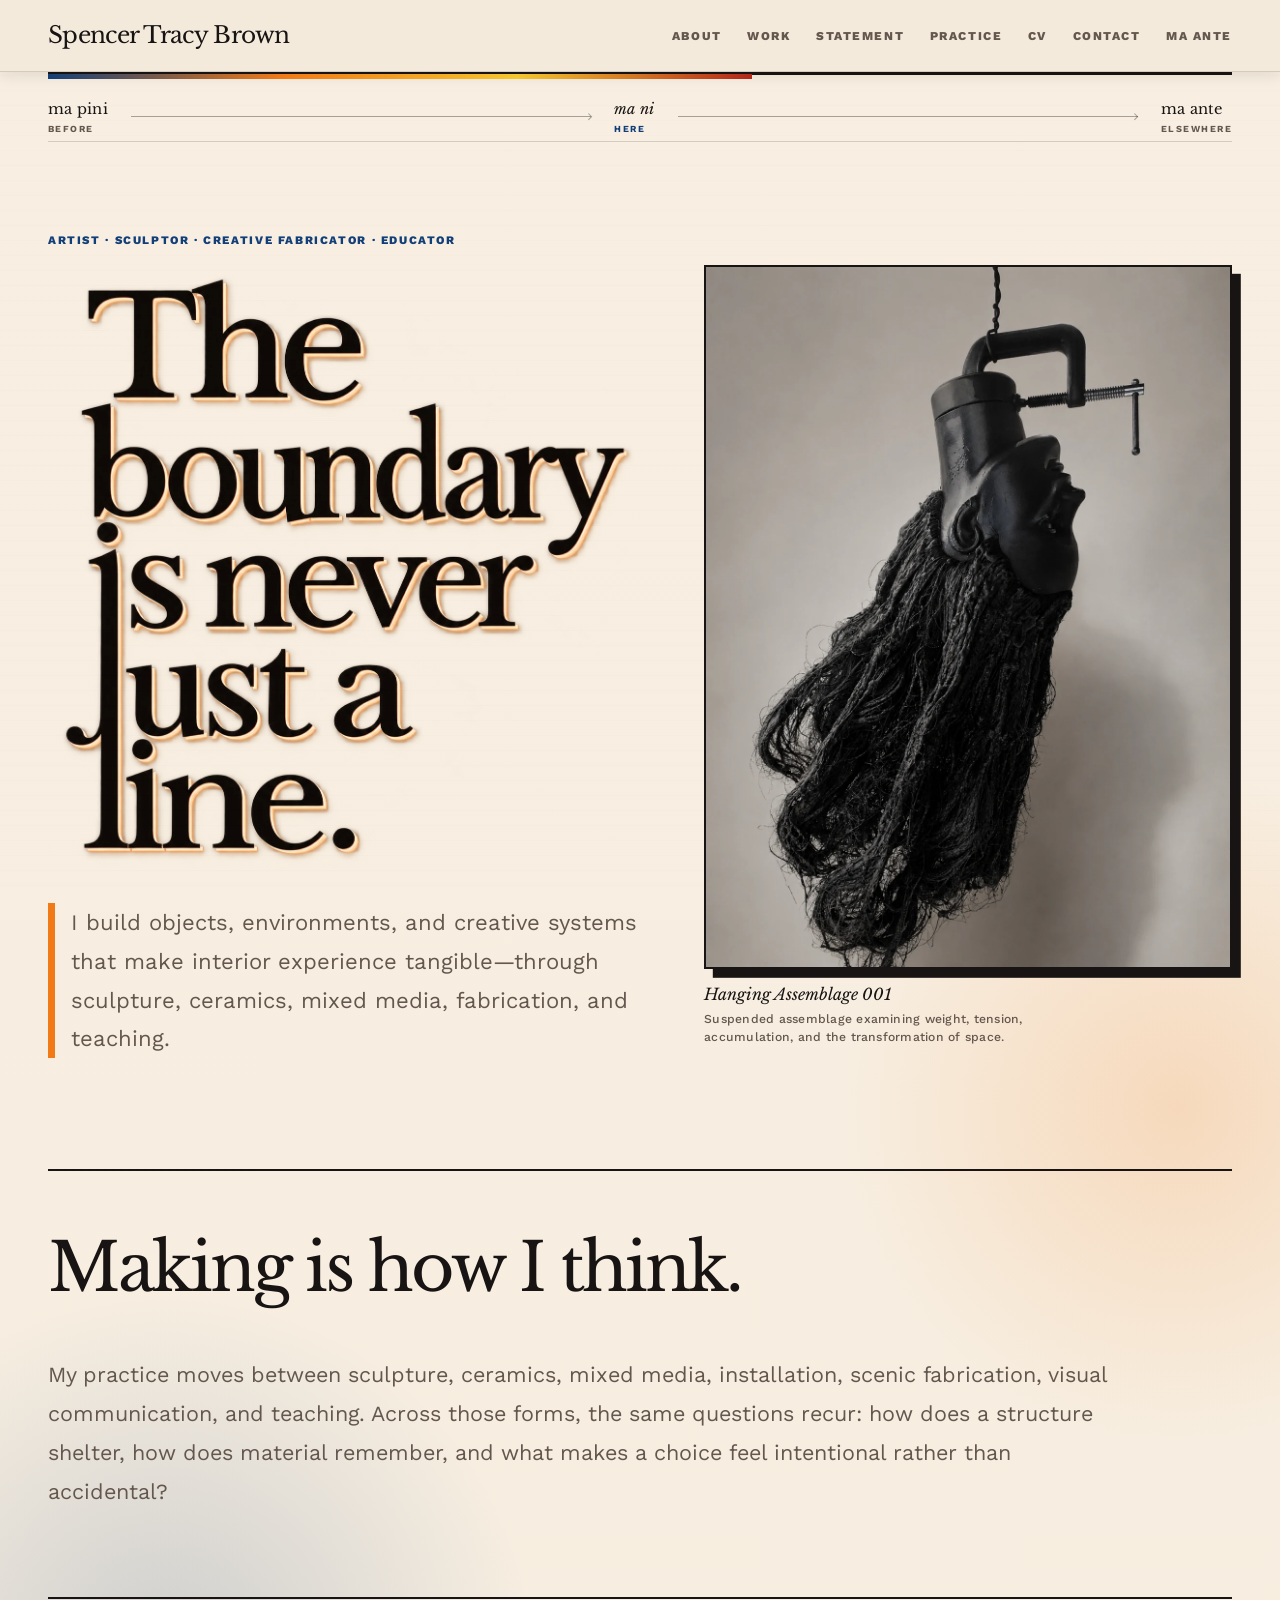
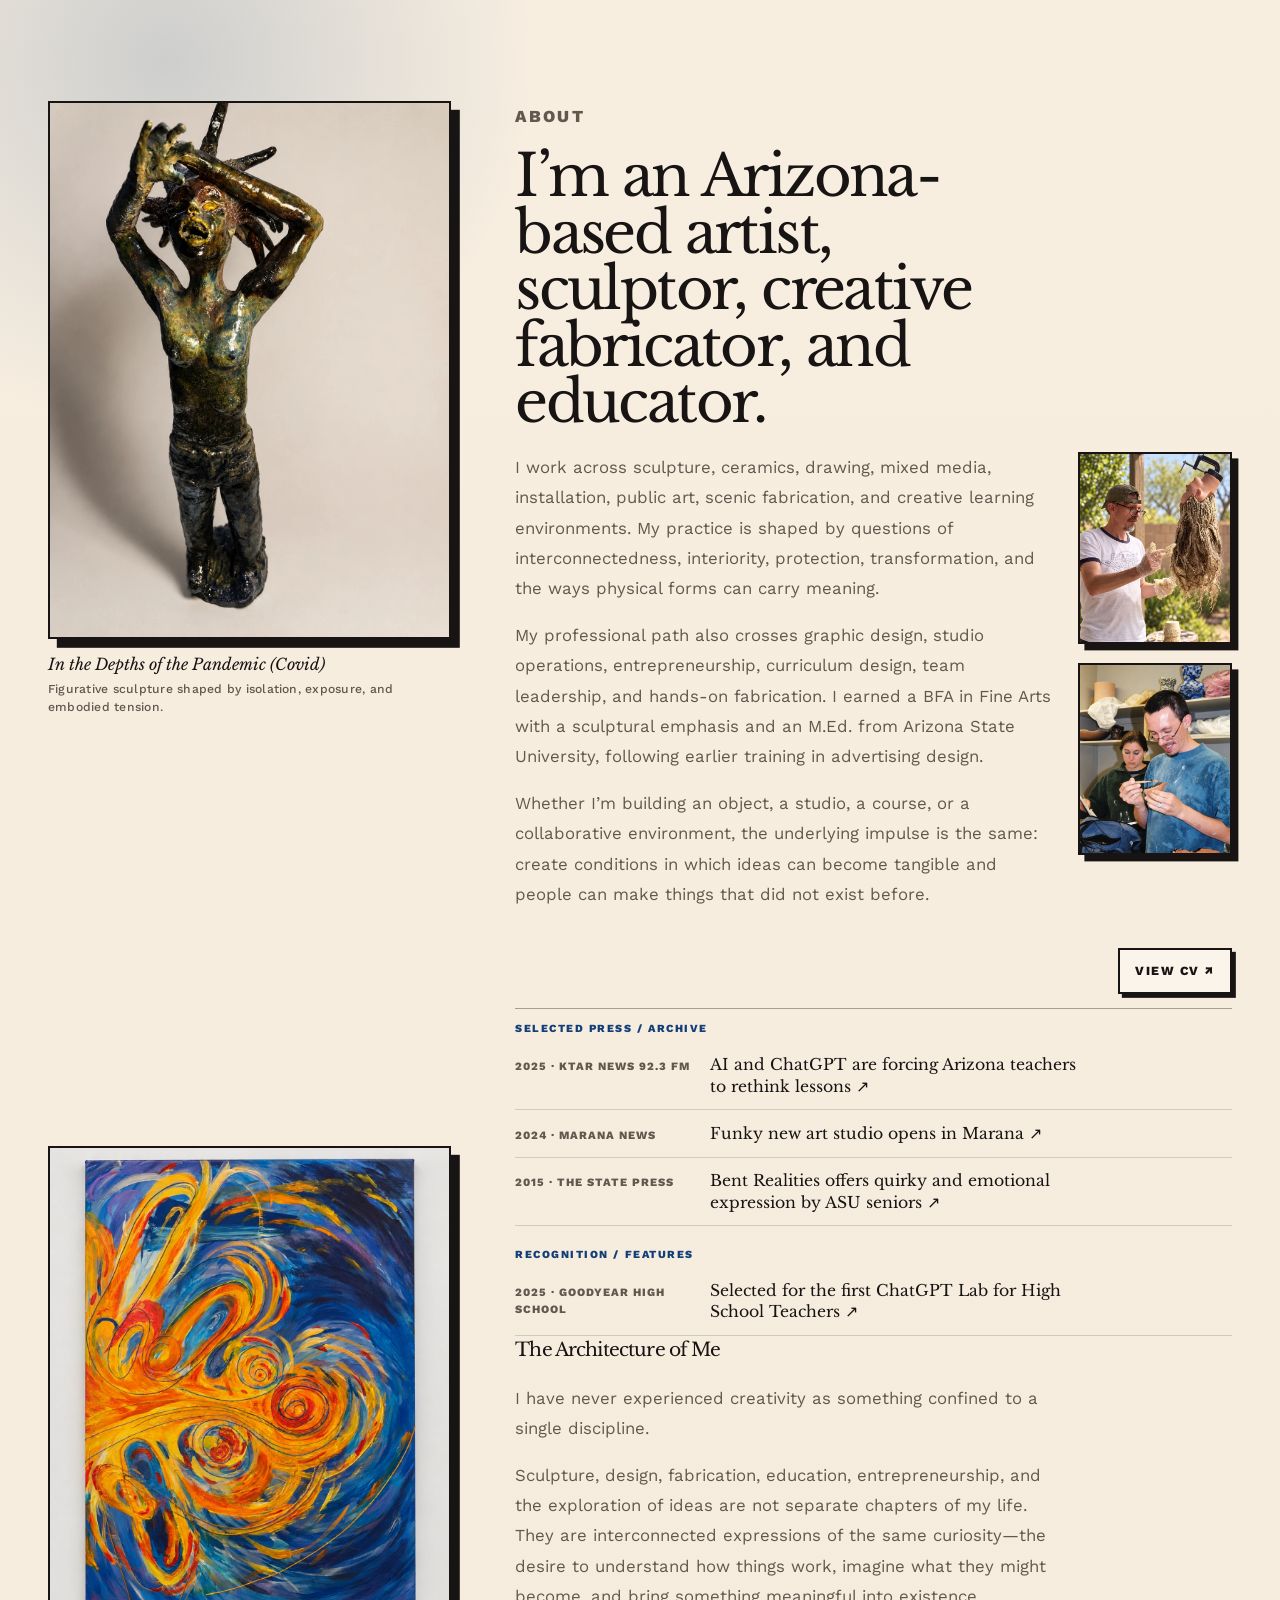
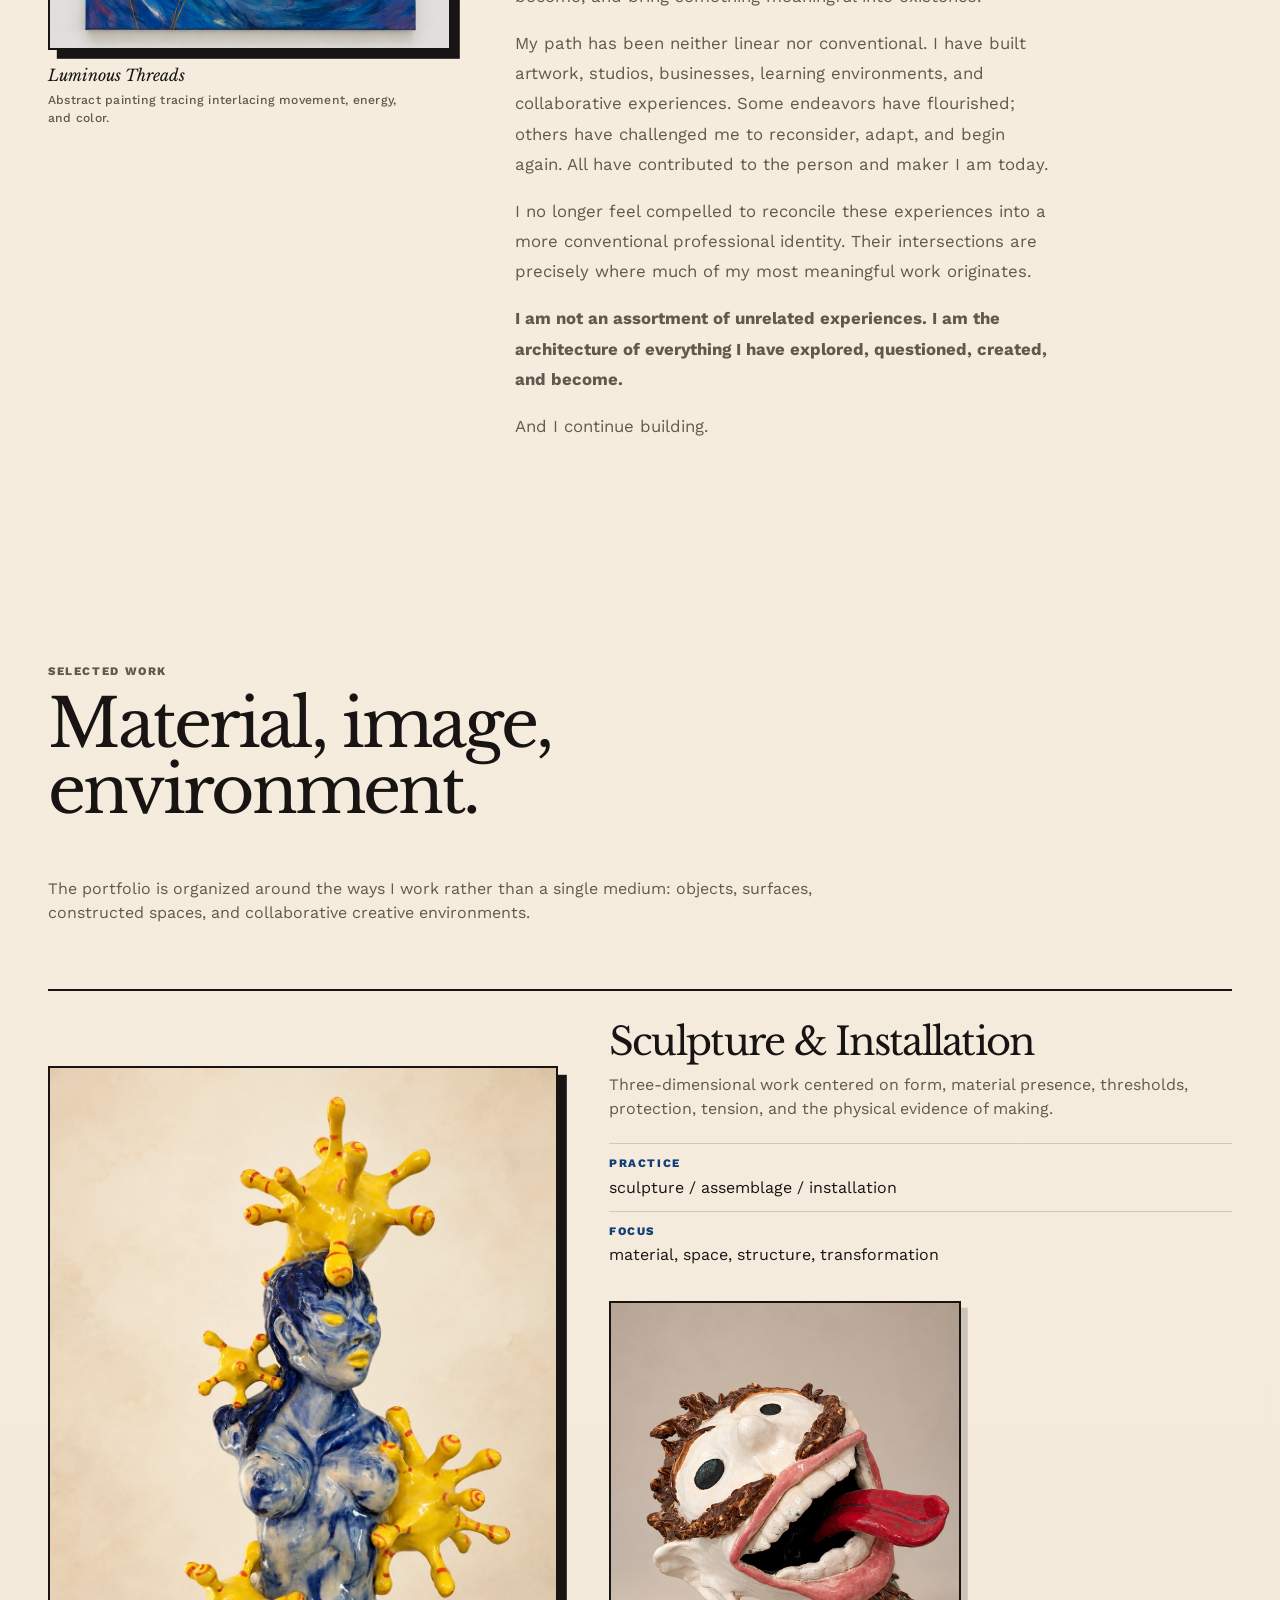
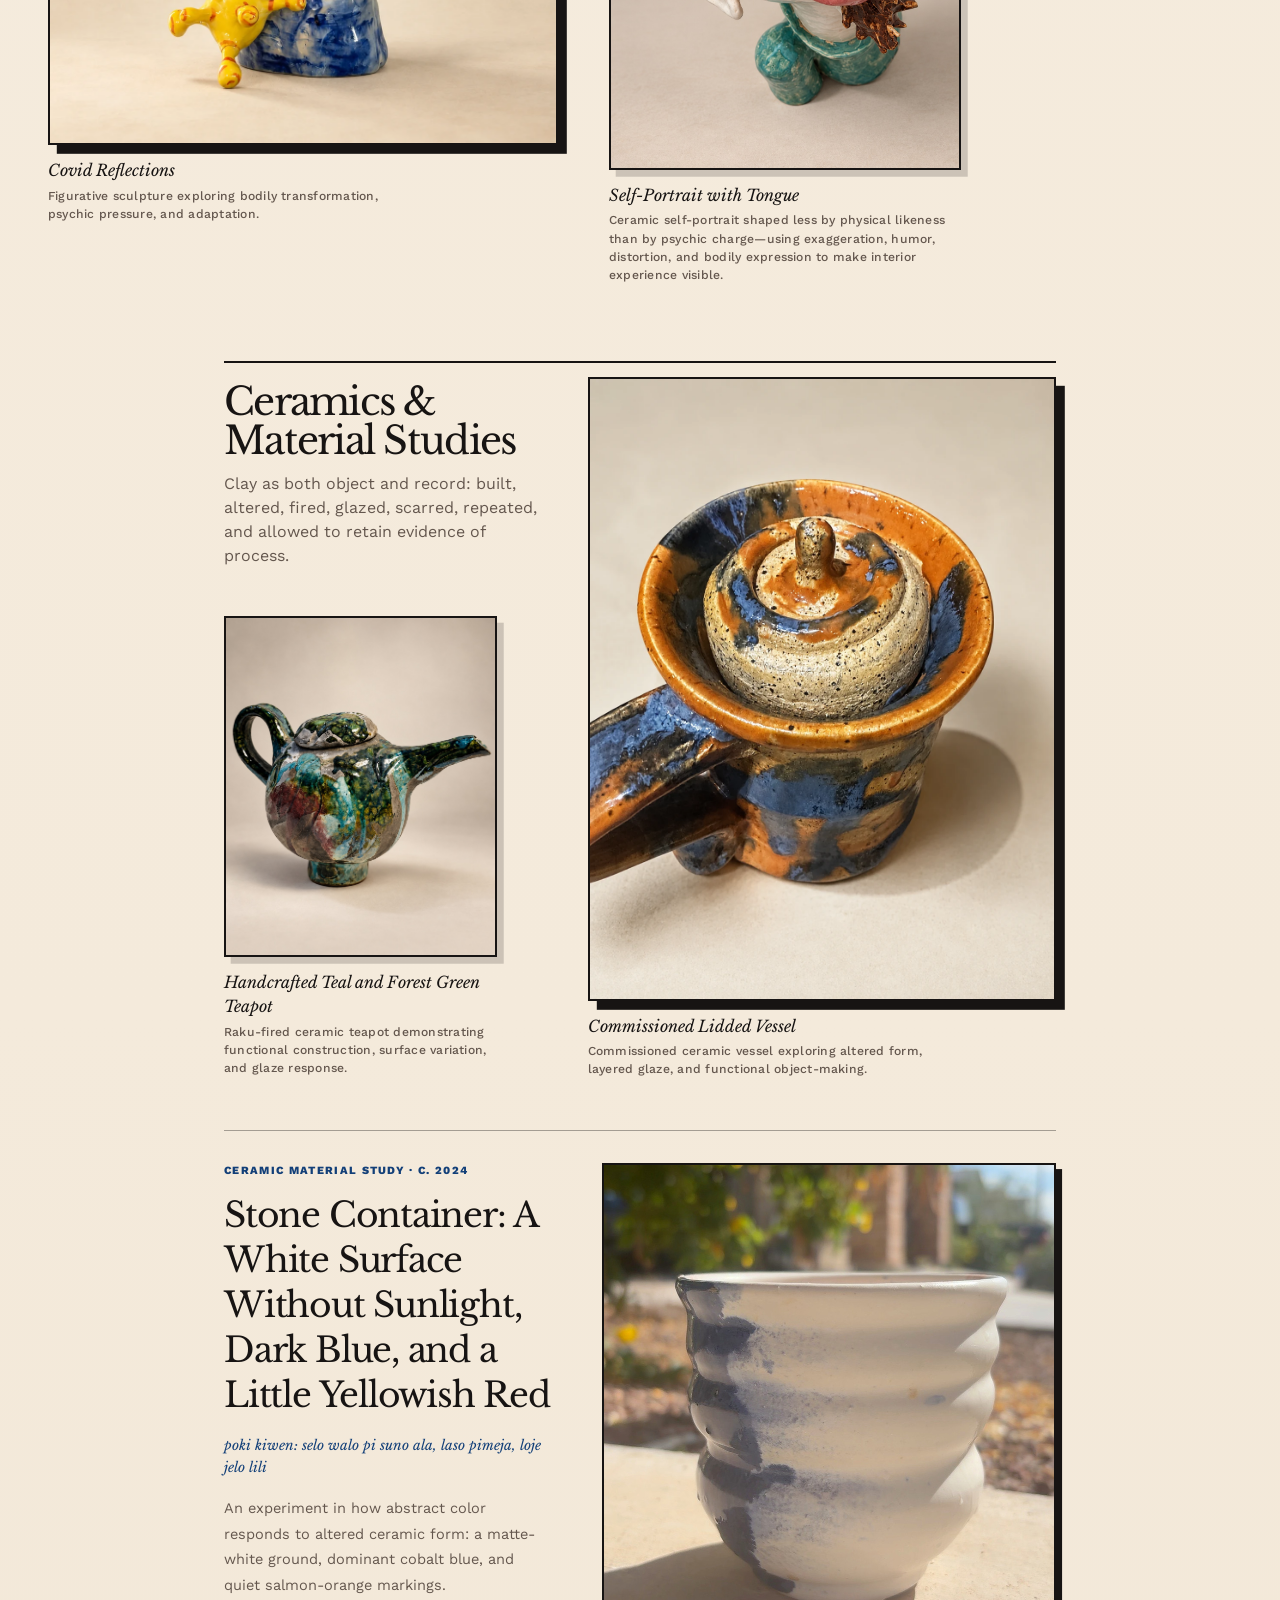
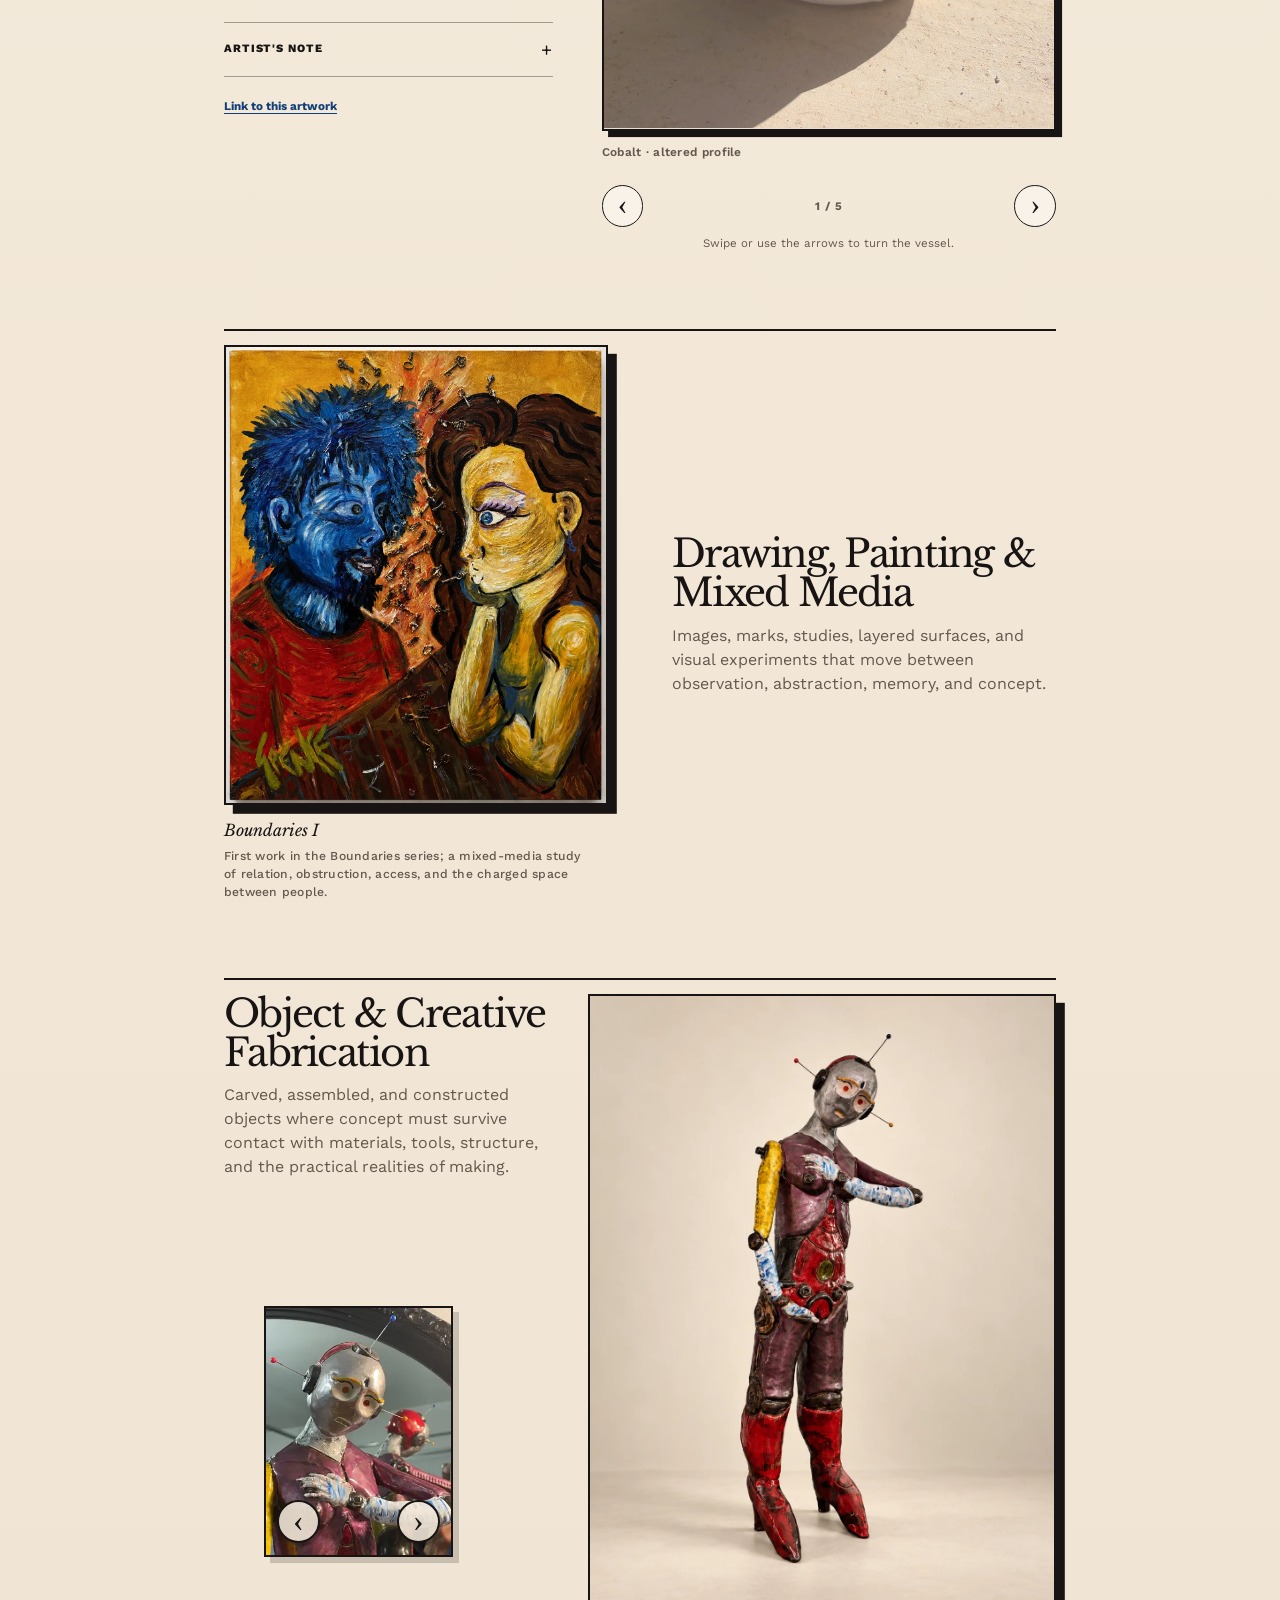
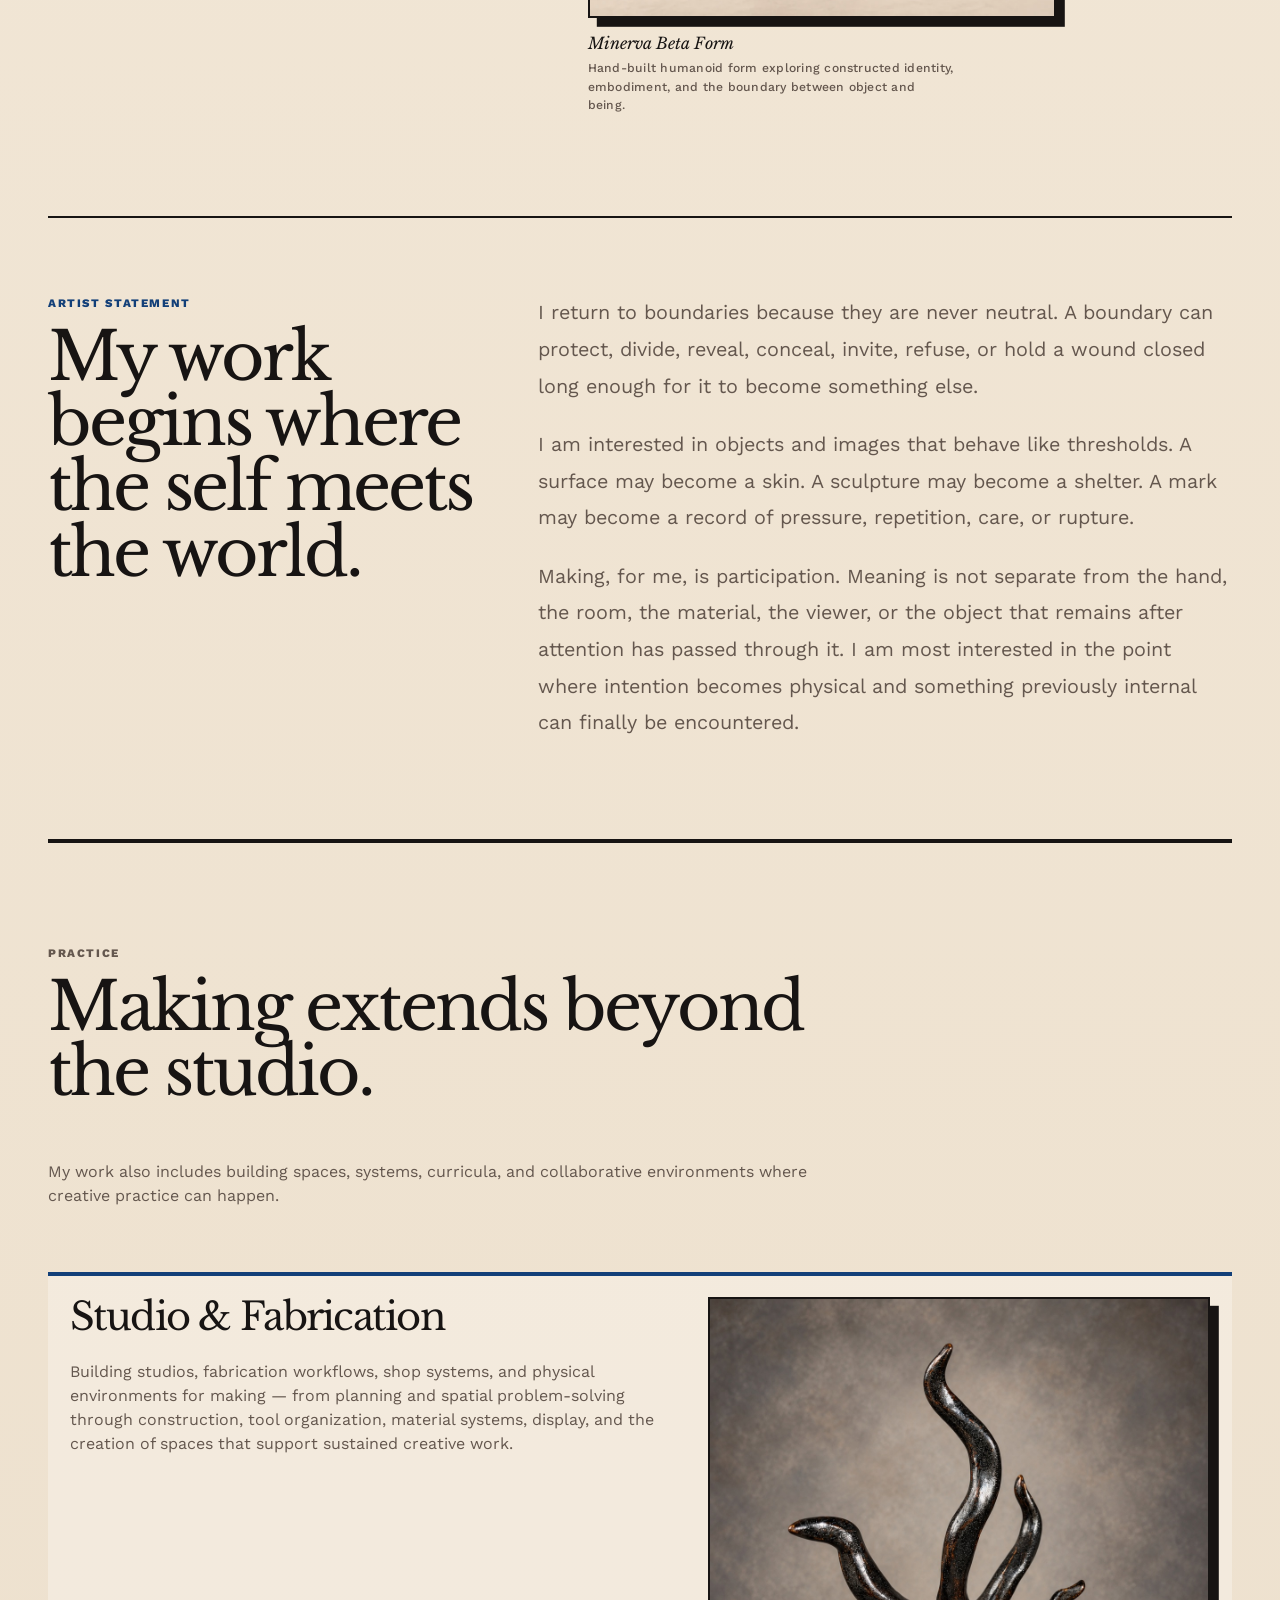
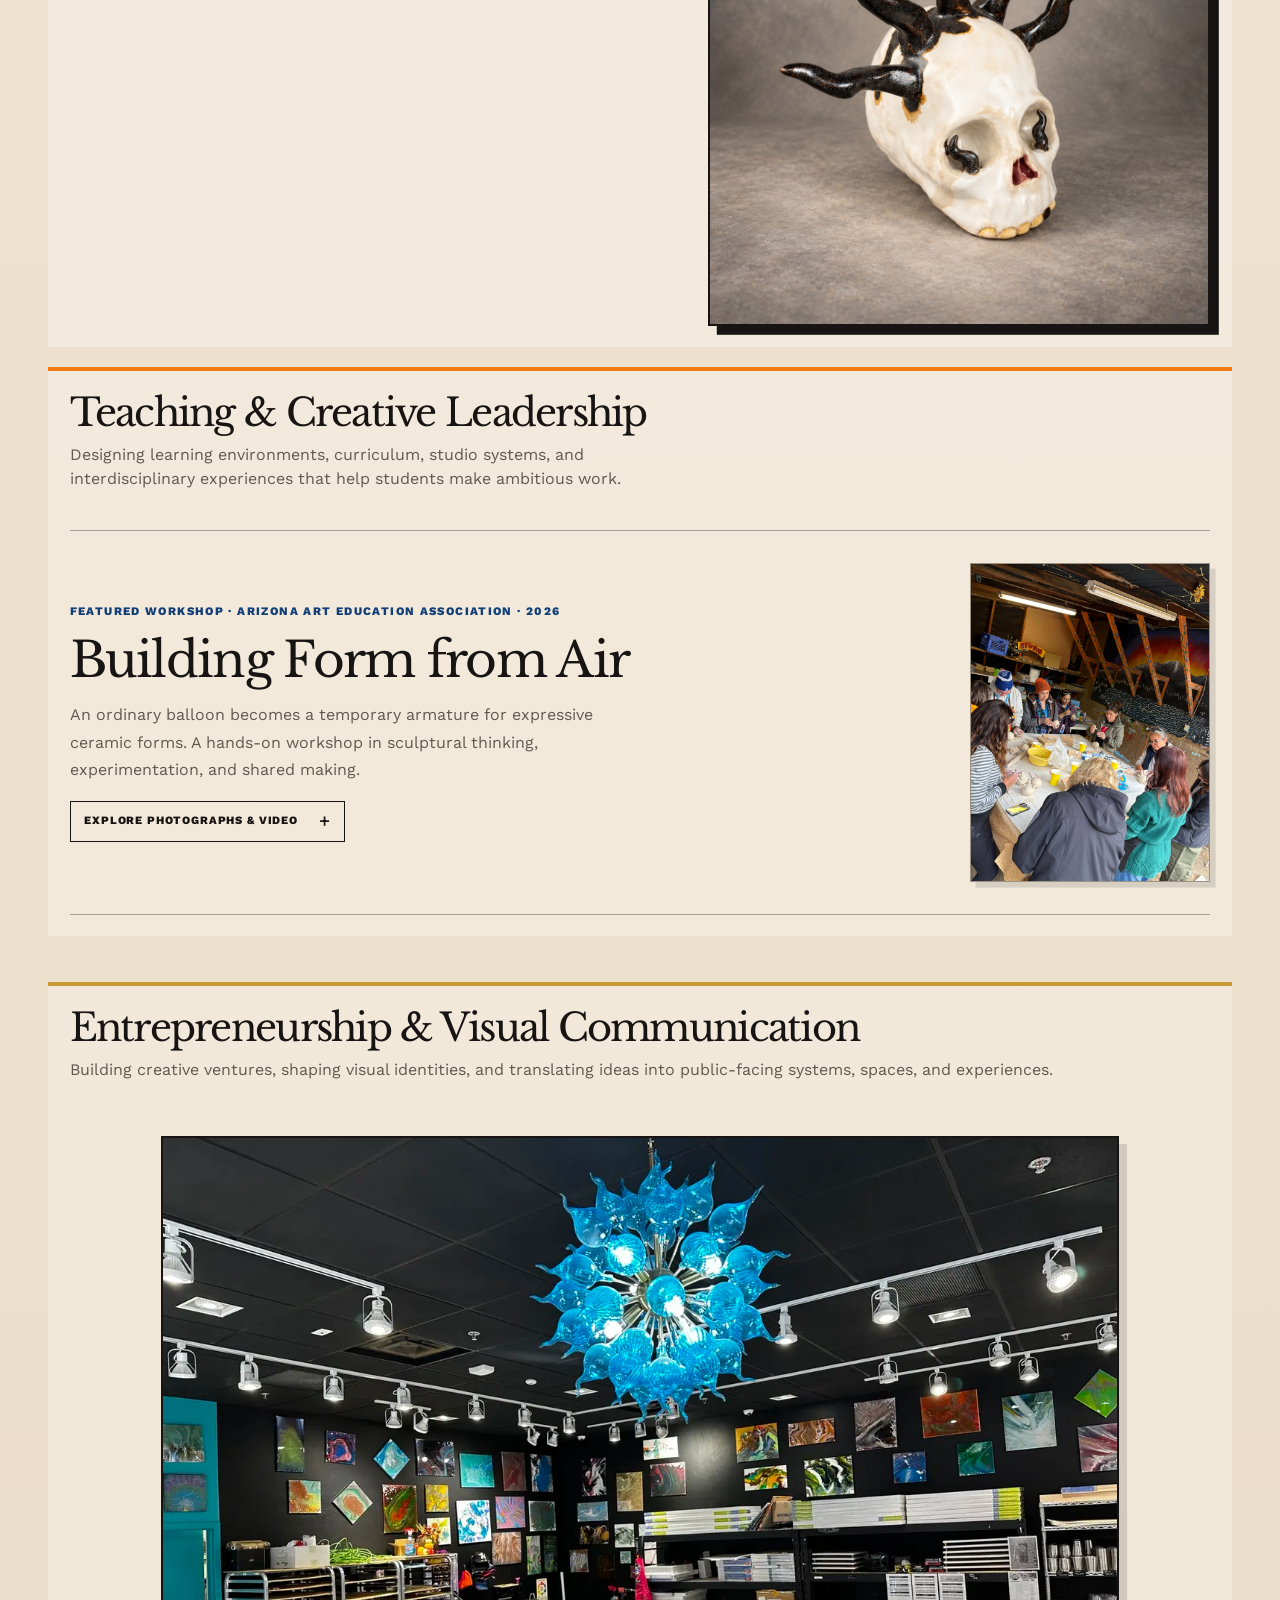
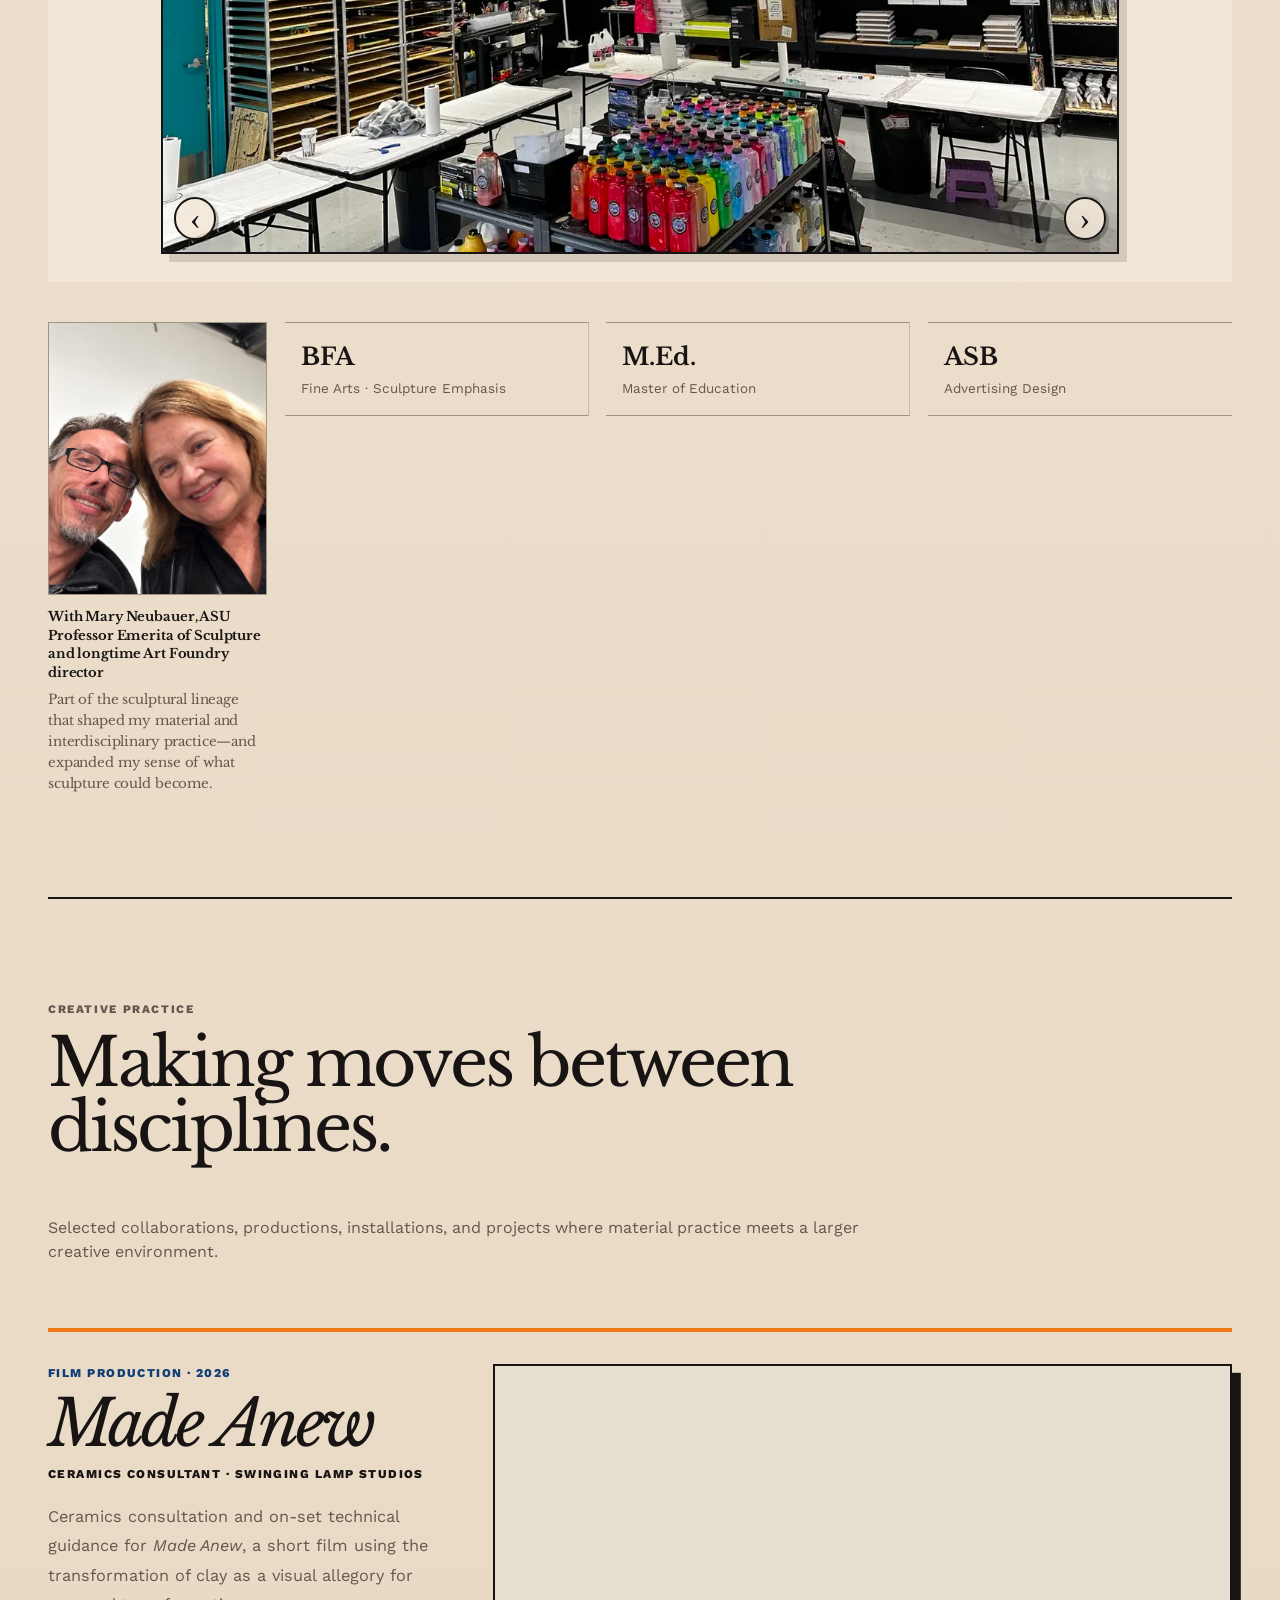
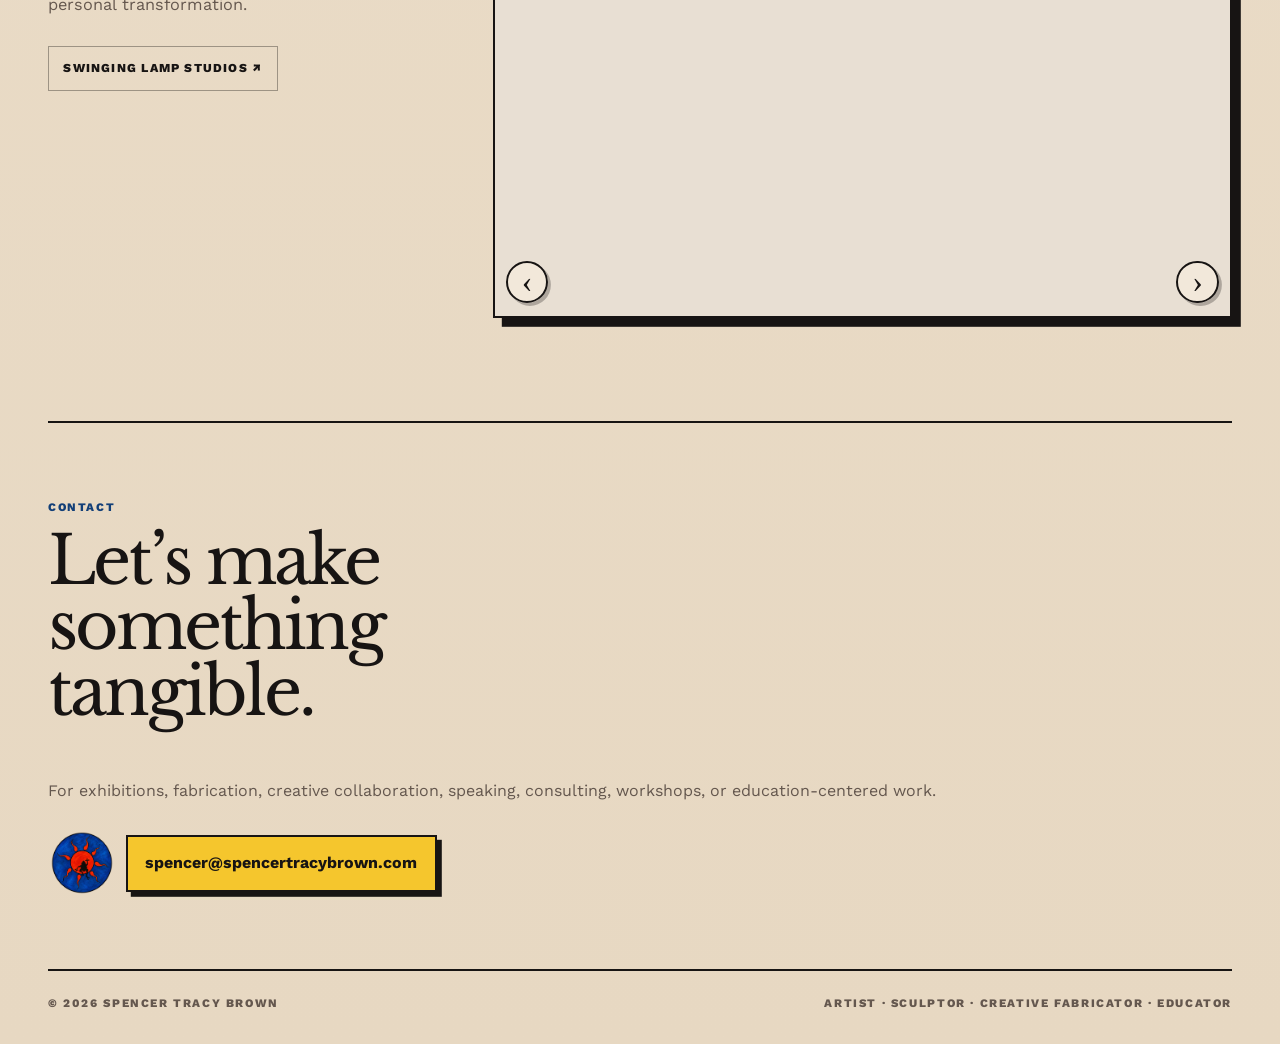
==== commit d3840d10: "Portfolio: add authentic Stone Container gallery and artwork study" ====
--- a/index.html
+++ b/index.html
@@ -32,6 +32,7 @@
   <link href="https://fonts.googleapis.com/css2?family=Libre+Baskerville:ital,wght@0,400;0,700;1,400&family=Work+Sans:wght@400;500;600;700;800&display=swap" rel="stylesheet" />
   <link rel="stylesheet" href="assets/css/styles.css" />
   <link rel="stylesheet" href="assets/css/enhancements.css?v=aaea-integrated-r3" />
+  <link rel="stylesheet" href="assets/css/stone-container.css?v=r1" />
 
   <script type="application/ld+json">
   {
@@ -316,6 +317,60 @@
             </div>
             <figcaption class="artwork-caption"><span class="artwork-title">Handcrafted Teal and Forest Green Teapot</span><span class="artwork-description">Raku-fired ceramic teapot demonstrating functional construction, surface variation, and glaze response.</span></figcaption>
           </figure>
+          <section class="stone-study" id="stone-container" aria-labelledby="stone-container-title">
+            <div class="stone-study-copy">
+              <p class="stone-study-eyebrow">Ceramic material study · c. 2024</p>
+              <h4 id="stone-container-title">Stone Container: A White Surface Without Sunlight, Dark Blue, and a Little Yellowish Red</h4>
+              <p class="stone-study-toki" lang="tok">poki kiwen: selo walo pi suno ala, laso pimeja, loje jelo lili</p>
+              <p class="stone-study-summary">An experiment in how abstract color responds to altered ceramic form: a matte-white ground, dominant cobalt blue, and quiet salmon-orange markings.</p>
+              <details class="stone-study-note">
+                <summary>Artist's note <span aria-hidden="true">+</span></summary>
+                <p>I treated the vessel's undulating surface as an abstract canvas. The matte white establishes a ground for color; cobalt carries the visual weight, while small salmon-orange passages emerge as the form turns. The object remains functional, but each view becomes a different composition.</p>
+              </details>
+              <a class="stone-study-permalink" href="#stone-container">Link to this artwork</a>
+            </div>
+            <div class="stone-gallery" data-stone-gallery tabindex="0" role="region" aria-roledescription="carousel" aria-label="Stone Container artwork views">
+              <div class="stone-gallery-viewport" data-stone-viewport>
+              <figure class="stone-gallery-slide" data-stone-slide role="group" aria-roledescription="slide" aria-label="1 of 5">
+                <div class="stone-gallery-frame">
+                  <img src="assets/images/stone-container/01-cobalt-profile.jpg" alt="Cobalt across the altered vessel profile" width="900" height="1125" loading="lazy" decoding="async" />
+                </div>
+                <figcaption>Cobalt · altered profile</figcaption>
+              </figure>
+              <figure class="stone-gallery-slide" data-stone-slide role="group" aria-roledescription="slide" aria-label="2 of 5">
+                <div class="stone-gallery-frame">
+                  <img src="assets/images/stone-container/02-salmon-view.jpg" alt="Opposite side of the vessel showing subtle salmon-orange glaze marks on matte white" width="900" height="1125" loading="lazy" decoding="async" />
+                </div>
+                <figcaption>Salmon · opposite surface</figcaption>
+              </figure>
+              <figure class="stone-gallery-slide" data-stone-slide role="group" aria-roledescription="slide" aria-label="3 of 5">
+                <div class="stone-gallery-frame">
+                  <img src="assets/images/stone-container/03-cobalt-field.jpg" alt="Broad cobalt-blue field cascading across the rippled ceramic vessel wall" width="900" height="1125" loading="lazy" decoding="async" />
+                </div>
+                <figcaption>Cobalt · surface field</figcaption>
+              </figure>
+              <figure class="stone-gallery-slide" data-stone-slide role="group" aria-roledescription="slide" aria-label="4 of 5">
+                <div class="stone-gallery-frame">
+                  <img src="assets/images/stone-container/04-interior.jpg" alt="Top-down view of the ceramic vessel interior with fine cobalt and salmon-orange marks" width="1050" height="1312" loading="lazy" decoding="async" />
+                </div>
+                <figcaption>Interior · dispersed color</figcaption>
+              </figure>
+              <figure class="stone-gallery-slide" data-stone-slide role="group" aria-roledescription="slide" aria-label="5 of 5">
+                <div class="stone-gallery-frame">
+                  <img src="assets/images/stone-container/05-in-use.jpg" alt="Spencer Tracy Brown drinking from the handmade blue-and-white vessel, showing its scale and use" width="1152" height="1536" loading="lazy" decoding="async" />
+                </div>
+                <figcaption>In use · scale and encounter</figcaption>
+              </figure>
+              </div>
+              <div class="stone-gallery-controls" aria-label="Navigate artwork views">
+                <button type="button" data-stone-prev aria-label="Previous artwork view"><span aria-hidden="true">‹</span></button>
+                <span class="stone-gallery-count" data-stone-count aria-live="polite">1 / 5</span>
+                <button type="button" data-stone-next aria-label="Next artwork view"><span aria-hidden="true">›</span></button>
+              </div>
+              <p class="stone-gallery-hint">Swipe or use the arrows to turn the vessel.</p>
+            </div>
+          </section>
+
         </article>
 
         <article class="work-card">
@@ -499,5 +554,6 @@
 
   <script src="assets/js/studio-slideshow.js" defer></script>
   <script src="assets/js/art-magnifier.js" defer></script>
+  <script src="assets/js/stone-container.js?v=r1" defer></script>
 </body>
 </html>
--- a/assets/css/enhancements.css
+++ b/assets/css/enhancements.css
@@ -441,145 +441,135 @@
 @media(prefers-reduced-motion:reduce){ .made-anew-slideshow img { transition:none; } }
 
 
-/* AAEA ceramics workshop — a real, expandable project within Practice B. */
-.aaea-card-link {
+/* AAEA workshop — integrated example within Teaching & Creative Leadership.
+   This card deliberately spans the Practice grid; its workshop stays INSIDE it. */
+.practice-grid > .practice-card:nth-child(2) {
   display: block;
-  margin-top: 1.35rem;
-  border: 1px solid var(--line-strong);
-  text-decoration: none;
-  overflow: hidden;
-  background: rgba(255,255,255,.4);
-}
-.aaea-card-link img {
-  width: 100%;
-  aspect-ratio: 4 / 3;
-  object-fit: cover;
-  object-position: center 57%;
-  transition: transform .35s ease;
-}
-.aaea-card-link > span {
-  display: flex;
-  justify-content: space-between;
-  gap: .65rem;
+}
+.practice-card-teaching > p:not(.work-index) {
+  max-width: 64ch;
+}
+.practice-card-teaching .aaea-workshop {
+  margin-top: clamp(1.5rem, 3vw, 2.5rem);
+  border-top: 1px solid var(--line-strong);
+  border-bottom: 1px solid var(--line-strong);
+  scroll-margin-top: 9rem;
+}
+.aaea-workshop-summary {
+  display: grid;
+  grid-template-columns: minmax(0, 1fr) minmax(0, 15rem);
+  gap: clamp(1.2rem, 3vw, 2.6rem);
   align-items: center;
-  padding: .8rem .9rem;
-  font-family: var(--sans);
-  font-size: .72rem;
-  font-weight: 800;
-  letter-spacing: .06em;
-  line-height: 1.45;
-  text-transform: uppercase;
-}
-.aaea-card-link:hover img,
-.aaea-card-link:focus-visible img { transform: scale(1.025); }
-.aaea-card-link:hover > span,
-.aaea-card-link:focus-visible > span { background: var(--ink); color: var(--paper); }
-
-.aaea-workshop {
-  margin-top: clamp(1.5rem, 3.5vw, 3rem);
-  border-top: 3px solid var(--cadmium);
-  border-bottom: 1px solid var(--line-strong);
-  scroll-margin-top: 10rem;
-}
-.aaea-workshop-summary {
-  display: grid;
-  gap: .65rem;
-  padding: clamp(1.4rem, 3vw, 2.5rem);
+  padding: clamp(1.25rem, 2.5vw, 2rem) 0;
+  list-style: none;
   cursor: pointer;
-  list-style: none;
-  background: rgba(255,255,255,.24);
 }
 .aaea-workshop-summary::-webkit-details-marker { display: none; }
 .aaea-workshop-summary::marker { content: ""; }
-.aaea-workshop-summary:hover,
-.aaea-workshop-summary:focus-visible { background: rgba(255,255,255,.48); }
-.aaea-workshop-summary:focus-visible { outline: 3px solid var(--cobalt); outline-offset: -3px; }
+.aaea-workshop-summary:focus-visible { outline: 3px solid var(--cobalt); outline-offset: 4px; }
+.aaea-workshop-summary-copy {
+  display: grid;
+  justify-items: start;
+  gap: .8rem;
+  min-width: 0;
+}
 .aaea-workshop-eyebrow {
   color: var(--cobalt);
   font-size: .72rem;
   font-weight: 800;
-  line-height: 1.5;
-  letter-spacing: .14em;
+  line-height: 1.55;
+  letter-spacing: .12em;
   text-transform: uppercase;
 }
 .aaea-workshop-title {
+  display: block;
+  color: var(--ink);
   font-family: var(--serif);
-  font-size: clamp(2rem, 4.6vw, 4.3rem);
-  line-height: 1.08;
+  font-size: clamp(1.9rem, 3.8vw, 3.45rem);
+  line-height: 1.14;
   letter-spacing: -.035em;
 }
 .aaea-workshop-deck {
-  max-width: 63ch;
+  max-width: 58ch;
   color: var(--muted);
   font-size: 1rem;
-  line-height: 1.8;
+  line-height: 1.7;
 }
 .aaea-workshop-toggle {
   display: inline-flex;
   align-items: center;
   justify-content: space-between;
-  gap: .75rem;
-  width: fit-content;
-  min-width: 15rem;
-  margin-top: .25rem;
-  padding: .6rem .85rem;
+  gap: 1.3rem;
+  margin-top: .3rem;
+  padding: .65rem .85rem;
   border: 1px solid var(--ink);
-  font-size: .71rem;
+  color: var(--ink);
+  font-size: .7rem;
   font-weight: 800;
+  letter-spacing: .075em;
   text-transform: uppercase;
-  letter-spacing: .09em;
-}
-.aaea-workshop-toggle > span {
-  font-size: 1.15rem;
-  font-weight: 500;
-  line-height: 1;
-}
+}
+.aaea-workshop-toggle > span { font-size: 1.15rem; line-height: 1; font-weight: 500; }
 .aaea-workshop[open] .aaea-workshop-toggle > span { transform: rotate(45deg); }
-.aaea-workshop-content { padding: 1.25rem clamp(1rem, 3vw, 2.5rem) clamp(2rem, 4vw, 3.5rem); }
-.aaea-workshop-intro { max-width: 69ch; padding: 0 0 1.2rem; }
+.aaea-workshop-summary:hover .aaea-workshop-toggle,
+.aaea-workshop-summary:focus-visible .aaea-workshop-toggle {
+  background: var(--ink);
+  color: var(--paper);
+}
+.aaea-workshop-cover {
+  width: 100%;
+  max-width: 15rem;
+  height: auto;
+  justify-self: end;
+  border: 1px solid var(--line-strong);
+  background: var(--paper-warm);
+  box-shadow: .35rem .35rem 0 rgba(23,20,19,.12);
+}
+.aaea-workshop[open] .aaea-workshop-summary { border-bottom: 1px solid var(--line-strong); }
+.aaea-workshop-content { padding: clamp(1.2rem, 2.5vw, 2.2rem) 0 clamp(1.5rem, 3vw, 2.6rem); }
+.aaea-workshop-intro { max-width: 69ch; margin-bottom: 1.5rem; }
 .aaea-workshop-intro > p:first-child { font-size: 1rem; line-height: 1.8; }
-.aaea-workshop-note { color: var(--muted); font-size: .76rem; font-weight: 700; letter-spacing: .06em; }
+.aaea-workshop-note { color: var(--muted); font-size: .75rem; font-weight: 700; letter-spacing: .06em; }
 .aaea-workshop-gallery {
   display: grid;
-  grid-template-columns: repeat(2, minmax(0,1fr));
-  gap: clamp(1rem, 2.6vw, 2rem);
-}
-.aaea-workshop-gallery figure { margin: 0; min-width: 0; }
+  grid-template-columns: repeat(4, minmax(0, 1fr));
+  gap: clamp(.9rem, 2vw, 1.5rem);
+  align-items: start;
+}
+.aaea-workshop-gallery figure { margin: 0; min-width: 0; max-width: 26rem; }
 .aaea-workshop-gallery img {
+  display: block;
   width: 100%;
   height: auto;
+  object-fit: contain;
   border: 1px solid var(--line-strong);
   background: var(--paper-warm);
 }
 .aaea-workshop-gallery figcaption {
+  margin-top: .5rem;
   color: var(--muted);
-  margin-top: .55rem;
-  font-size: .78rem;
+  font-size: .77rem;
   line-height: 1.55;
 }
 .aaea-workshop-film {
   display: grid;
-  grid-template-columns: minmax(0, 1fr) minmax(15rem, 23rem);
+  grid-template-columns: minmax(0, 1fr) minmax(0, 20rem);
+  gap: clamp(1.5rem, 4vw, 4rem);
   align-items: center;
-  gap: clamp(1.5rem, 5vw, 5rem);
-  margin-top: clamp(2rem, 5vw, 4rem);
+  margin-top: clamp(2rem, 4vw, 3rem);
   padding-top: clamp(1.5rem, 3vw, 2.5rem);
   border-top: 1px solid var(--line-strong);
 }
 .aaea-workshop-film-copy h3 {
+  margin: .35rem 0 1rem;
   font-family: var(--serif);
-  font-size: clamp(1.7rem, 3.2vw, 3.2rem);
+  font-size: clamp(1.8rem, 3vw, 2.8rem);
   line-height: 1.15;
-  margin: .3rem 0 .9rem;
-}
-.aaea-workshop-film-copy p:not(.aaea-workshop-eyebrow) {
-  color: var(--muted);
-  max-width: 46ch;
-  line-height: 1.8;
-}
+}
+.aaea-workshop-film-copy p:not(.aaea-workshop-eyebrow) { color: var(--muted); max-width: 46ch; line-height: 1.8; }
 .aaea-workshop-film-copy a {
   display: inline-block;
-  margin-top: 1rem;
+  margin-top: .8rem;
   border-bottom: 1px solid currentColor;
   font-size: .78rem;
   font-weight: 800;
@@ -588,94 +578,25 @@
   text-transform: uppercase;
 }
 .aaea-workshop-player {
-  position: relative;
-  width: min(100%, 23rem);
+  width: min(100%, 20rem);
   aspect-ratio: 9 / 16;
   justify-self: end;
   overflow: hidden;
   border: 2px solid var(--ink);
-  box-shadow: .5rem .5rem 0 var(--ink);
-  background: #171413;
-}
-.aaea-workshop-player iframe {
-  display: block;
-  width: 100%;
-  height: 100%;
-  border: 0;
+  box-shadow: .4rem .4rem 0 var(--ink);
+  background: var(--ink);
+}
+.aaea-workshop-player iframe { display: block; width: 100%; height: 100%; border: 0; }
+@media (max-width: 950px) {
+  .aaea-workshop-gallery { grid-template-columns: repeat(2, minmax(0, 1fr)); }
 }
 @media (max-width: 700px) {
-  .aaea-workshop-gallery { grid-template-columns: 1fr; }
-  .aaea-workshop-film { grid-template-columns: 1fr; }
-  .aaea-workshop-player { justify-self: start; width: min(100%, 21rem); }
+  .aaea-workshop-summary { grid-template-columns: minmax(0, 1fr); gap: 1.5rem; }
+  .aaea-workshop-cover { width: min(100%, 16rem); justify-self: start; }
+  .aaea-workshop-gallery { grid-template-columns: minmax(0, 1fr); }
+  .aaea-workshop-film { grid-template-columns: minmax(0, 1fr); }
+  .aaea-workshop-player { justify-self: start; width: min(100%, 19rem); }
 }
 @media (prefers-reduced-motion: reduce) {
-  .aaea-card-link img { transition: none; }
-}
-
-
-/* AAEA R2: keep the workshop card photographic, not full-bleed.
-   The original practice layout deliberately spans card B across both columns.
-   Constrain the embedded photo and give the full-width card an editorial split. */
-.practice-grid > .practice-card:nth-child(2) > .aaea-card-link {
-  width: min(100%, 20rem);
-  max-width: 20rem;
-  margin: 1.15rem 0 0;
-}
-.practice-grid > .practice-card:nth-child(2) > .aaea-card-link img {
-  display: block;
-  width: 100%;
-  height: auto;
-  aspect-ratio: 4 / 5;
-  object-fit: cover;
-  object-position: center 54%;
-}
-@media (min-width: 901px) {
-  .practice-grid > .practice-card:nth-child(2) {
-    display: grid;
-    grid-template-columns: minmax(0, 1fr) minmax(15rem, 20rem);
-    grid-template-rows: auto auto 1fr;
-    column-gap: clamp(1.4rem, 4.5vw, 4rem);
-    align-items: start;
-  }
-  .practice-grid > .practice-card:nth-child(2) > .work-index {
-    grid-column: 1;
-    grid-row: 1;
-  }
-  .practice-grid > .practice-card:nth-child(2) > h3 {
-    grid-column: 1;
-    grid-row: 2;
-  }
-  .practice-grid > .practice-card:nth-child(2) > p:not(.work-index) {
-    grid-column: 1;
-    grid-row: 3;
-    max-width: 55ch;
-  }
-  .practice-grid > .practice-card:nth-child(2) > .aaea-card-link {
-    grid-column: 2;
-    grid-row: 1 / span 3;
-    justify-self: end;
-    align-self: center;
-    margin: 0;
-  }
-}
-@media (max-width: 900px) {
-  .practice-grid > .practice-card:nth-child(2) > .aaea-card-link {
-    margin-top: 1.15rem;
-  }
-}
-
-/* Four modest, uncropped documentary photographs instead of oversized blocks. */
-@media (min-width: 901px) {
-  .aaea-workshop-gallery {
-    grid-template-columns: repeat(4, minmax(0, 1fr));
-    gap: clamp(.8rem, 1.8vw, 1.3rem);
-  }
-}
-.aaea-workshop-gallery figure {
-  max-width: 25rem;
-}
-.aaea-workshop-gallery img {
-  width: 100%;
-  height: auto;
-  object-fit: contain;
-}
+  .aaea-workshop-toggle > span { transition: none; }
+}
--- a/assets/css/stone-container.css
+++ b/assets/css/stone-container.css
@@ -0,0 +1,142 @@
+/* Stone Container R1: a restrained artwork study nested in Ceramics. */
+.stone-study {
+  grid-column: 1 / -1;
+  grid-row: 3;
+  display: grid;
+  grid-template-columns: minmax(0,.84fr) minmax(0,1.16fr);
+  gap: clamp(1.5rem,3.8vw,3.4rem);
+  align-items: start;
+  width: 100%;
+  min-width: 0;
+  margin-top: clamp(2.5rem,4vw,4rem);
+  padding-top: clamp(1.3rem,2.6vw,2rem);
+  border-top: 1px solid var(--line-strong,#64574e);
+  scroll-margin-top: 10rem;
+}
+.stone-study-copy, .stone-gallery { min-width: 0; }
+.stone-study-eyebrow {
+  margin: 0 0 .85rem;
+  color: var(--cobalt,#123f78);
+  font-family: var(--sans,system-ui,sans-serif);
+  font-size: .69rem;
+  font-weight: 800;
+  line-height: 1.5;
+  letter-spacing: .12em;
+  text-transform: uppercase;
+}
+.stone-study h4 {
+  margin: 0 0 1.1rem;
+  color: var(--ink,#171413);
+  font-family: var(--serif,Georgia,serif);
+  font-size: clamp(1.5rem,2.7vw,2.35rem);
+  font-weight: 400;
+  letter-spacing: -.035em;
+  line-height: 1.3;
+}
+.stone-study-toki {
+  margin: 0 0 1.1rem;
+  color: var(--cobalt,#123f78);
+  font-family: var(--serif,Georgia,serif);
+  font-size: .85rem;
+  font-style: italic;
+  line-height: 1.6;
+}
+.stone-study-summary, .stone-study-note p {
+  color: var(--muted,#64574e);
+  font-size: .91rem;
+  line-height: 1.75;
+}
+.stone-study-note { margin: 1.5rem 0 1rem; border-top: 1px solid var(--line-strong,#aaa); border-bottom: 1px solid var(--line-strong,#aaa); }
+.stone-study-note summary {
+  display: flex;
+  justify-content: space-between;
+  align-items: center;
+  padding: .8rem 0;
+  cursor: pointer;
+  color: var(--ink,#171413);
+  font-size: .7rem;
+  font-weight: 800;
+  letter-spacing: .08em;
+  list-style: none;
+  text-transform: uppercase;
+}
+.stone-study-note summary::-webkit-details-marker { display: none; }
+.stone-study-note summary span { font-size: 1.15rem; font-weight: 400; }
+.stone-study-note[open] summary span { transform: rotate(45deg); }
+.stone-study-note p { margin: .2rem 0 1rem; }
+.stone-study-note summary:focus-visible,
+.stone-study-permalink:focus-visible,
+.stone-gallery:focus-visible,
+.stone-gallery button:focus-visible {
+  outline: 3px solid var(--cobalt,#123f78);
+  outline-offset: 4px;
+}
+.stone-study-permalink {
+  display: inline-block;
+  margin-top: .15rem;
+  color: var(--cobalt,#123f78);
+  font-size: .73rem;
+  font-weight: 700;
+  text-underline-offset: .23em;
+}
+.stone-gallery-viewport { width: 100%; min-width: 0; }
+.stone-gallery-slide { margin: 0 0 1.5rem; }
+.stone-gallery-slide[hidden] { display: none !important; }
+.stone-gallery-frame {
+  display: grid;
+  place-items: center;
+  aspect-ratio: 4 / 5;
+  overflow: hidden;
+  border: 2px solid var(--ink,#171413);
+  background: #e8dfd3;
+  box-shadow: .38rem .38rem 0 var(--ink,#171413);
+}
+.stone-gallery-frame img { display: block; width: 100%; height: 100%; object-fit: contain; }
+.stone-gallery-slide figcaption {
+  margin: .8rem 0 0;
+  color: var(--muted,#64574e);
+  font-family: var(--sans,system-ui,sans-serif);
+  font-size: .74rem;
+  font-weight: 600;
+  line-height: 1.5;
+  letter-spacing: .025em;
+  text-transform: none;
+}
+.stone-gallery-controls { display: none; }
+.stone-gallery.is-enhanced .stone-gallery-controls {
+  display: flex;
+  justify-content: space-between;
+  align-items: center;
+  gap: 1rem;
+  margin: .55rem 0 0;
+}
+.stone-gallery-controls button {
+  display: grid;
+  place-items: center;
+  width: 2.6rem;
+  height: 2.6rem;
+  padding: 0;
+  border: 1px solid var(--ink,#171413);
+  border-radius: 50%;
+  background: rgba(255,255,255,.4);
+  color: var(--ink,#171413);
+  cursor: pointer;
+}
+.stone-gallery-controls button span { font-family: Georgia,serif; font-size: 1.8rem; line-height: 1; margin-top: -.18rem; }
+.stone-gallery-controls button:hover { background: var(--cobalt,#123f78); color: white; }
+.stone-gallery-count { color: var(--muted,#64574e); font-size: .72rem; font-weight: 700; letter-spacing: .08em; }
+.stone-gallery-hint { display: none; margin: .5rem 0 0; color: var(--muted,#64574e); font-size: .72rem; text-align: center; }
+.stone-gallery.is-enhanced .stone-gallery-hint { display: block; }
+.stone-gallery.is-enhanced .stone-gallery-viewport { touch-action: pan-y; }
+@media (max-width: 900px) {
+  .stone-study { grid-template-columns: 1fr; grid-row: auto; gap: 1.4rem; }
+  .stone-gallery { width: min(100%,29rem); }
+}
+@media (max-width: 560px) {
+  .stone-study { margin-top: 2.1rem; scroll-margin-top: 12rem; }
+  .stone-study h4 { font-size: clamp(1.5rem,7vw,2rem); line-height: 1.32; }
+  .stone-gallery { width: 100%; }
+}
+@media (prefers-reduced-motion: reduce) {
+  .stone-study-note summary span { transition: none; }
+}
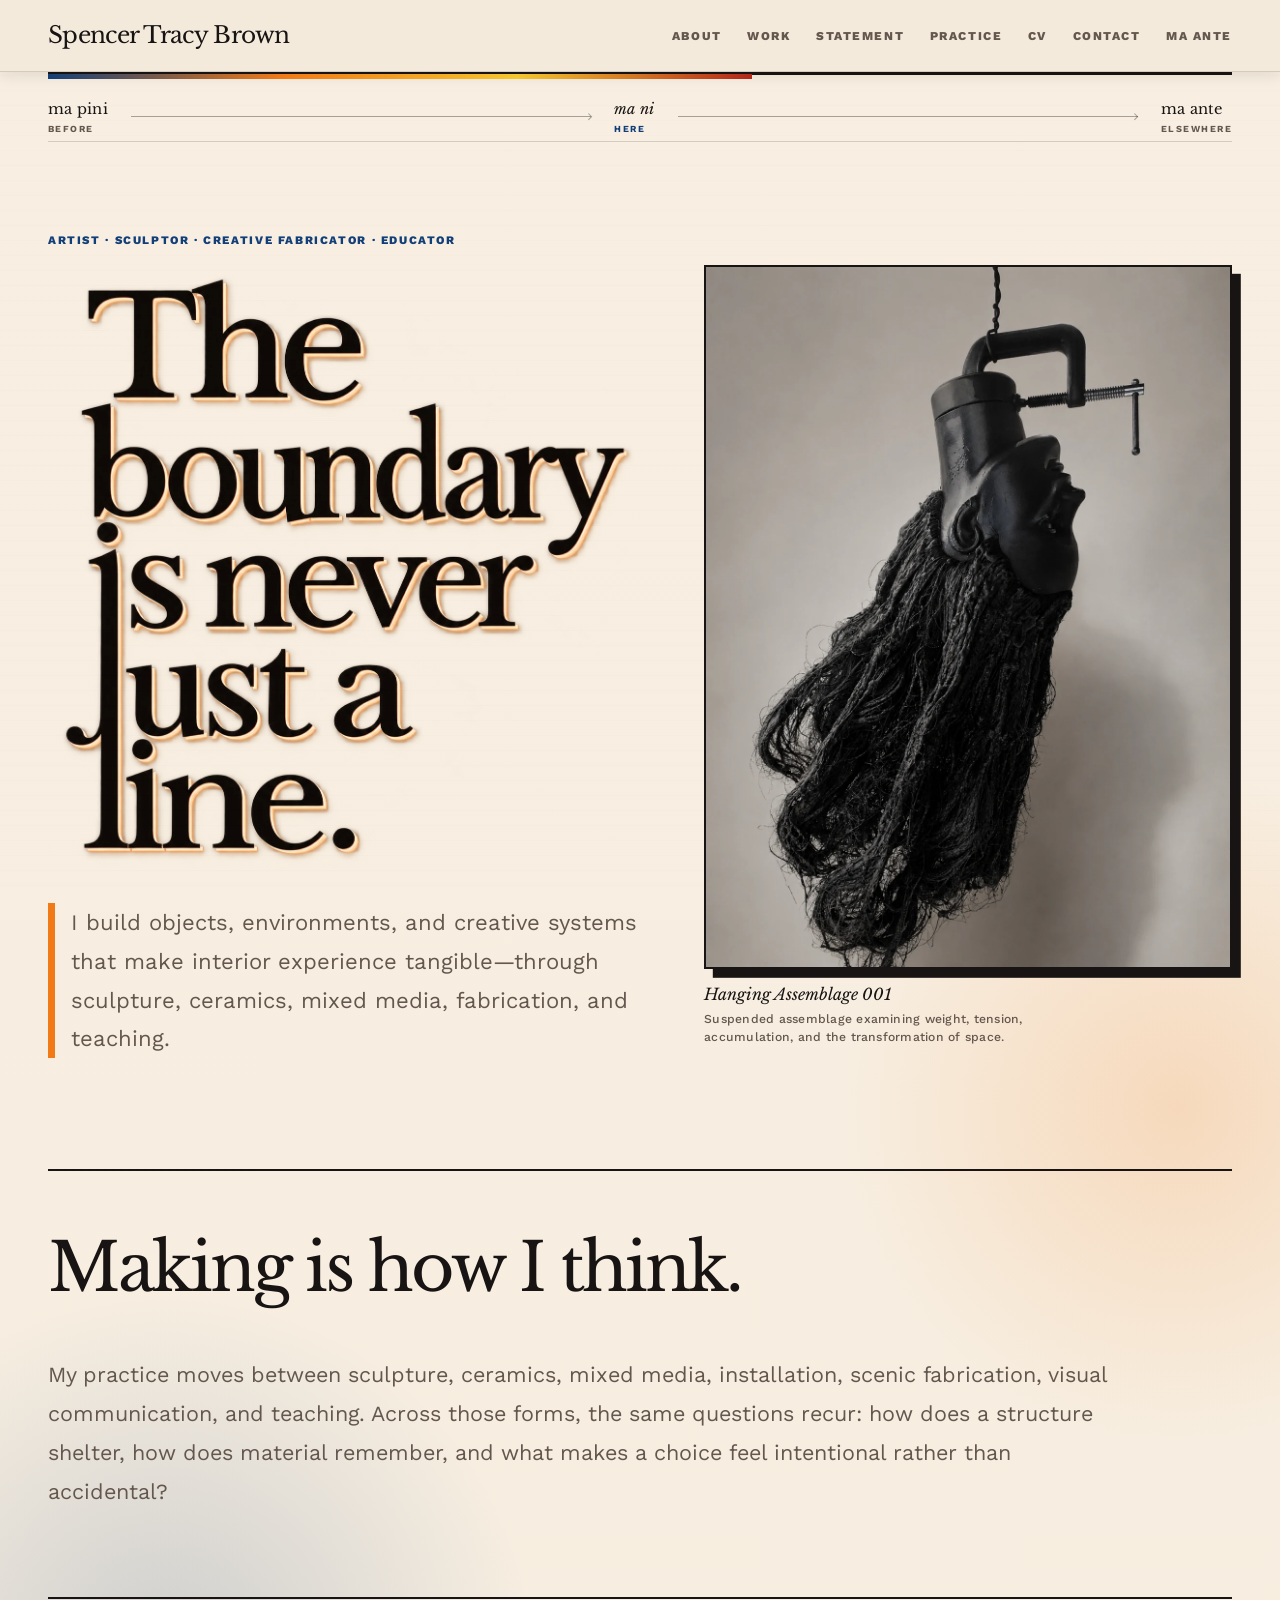
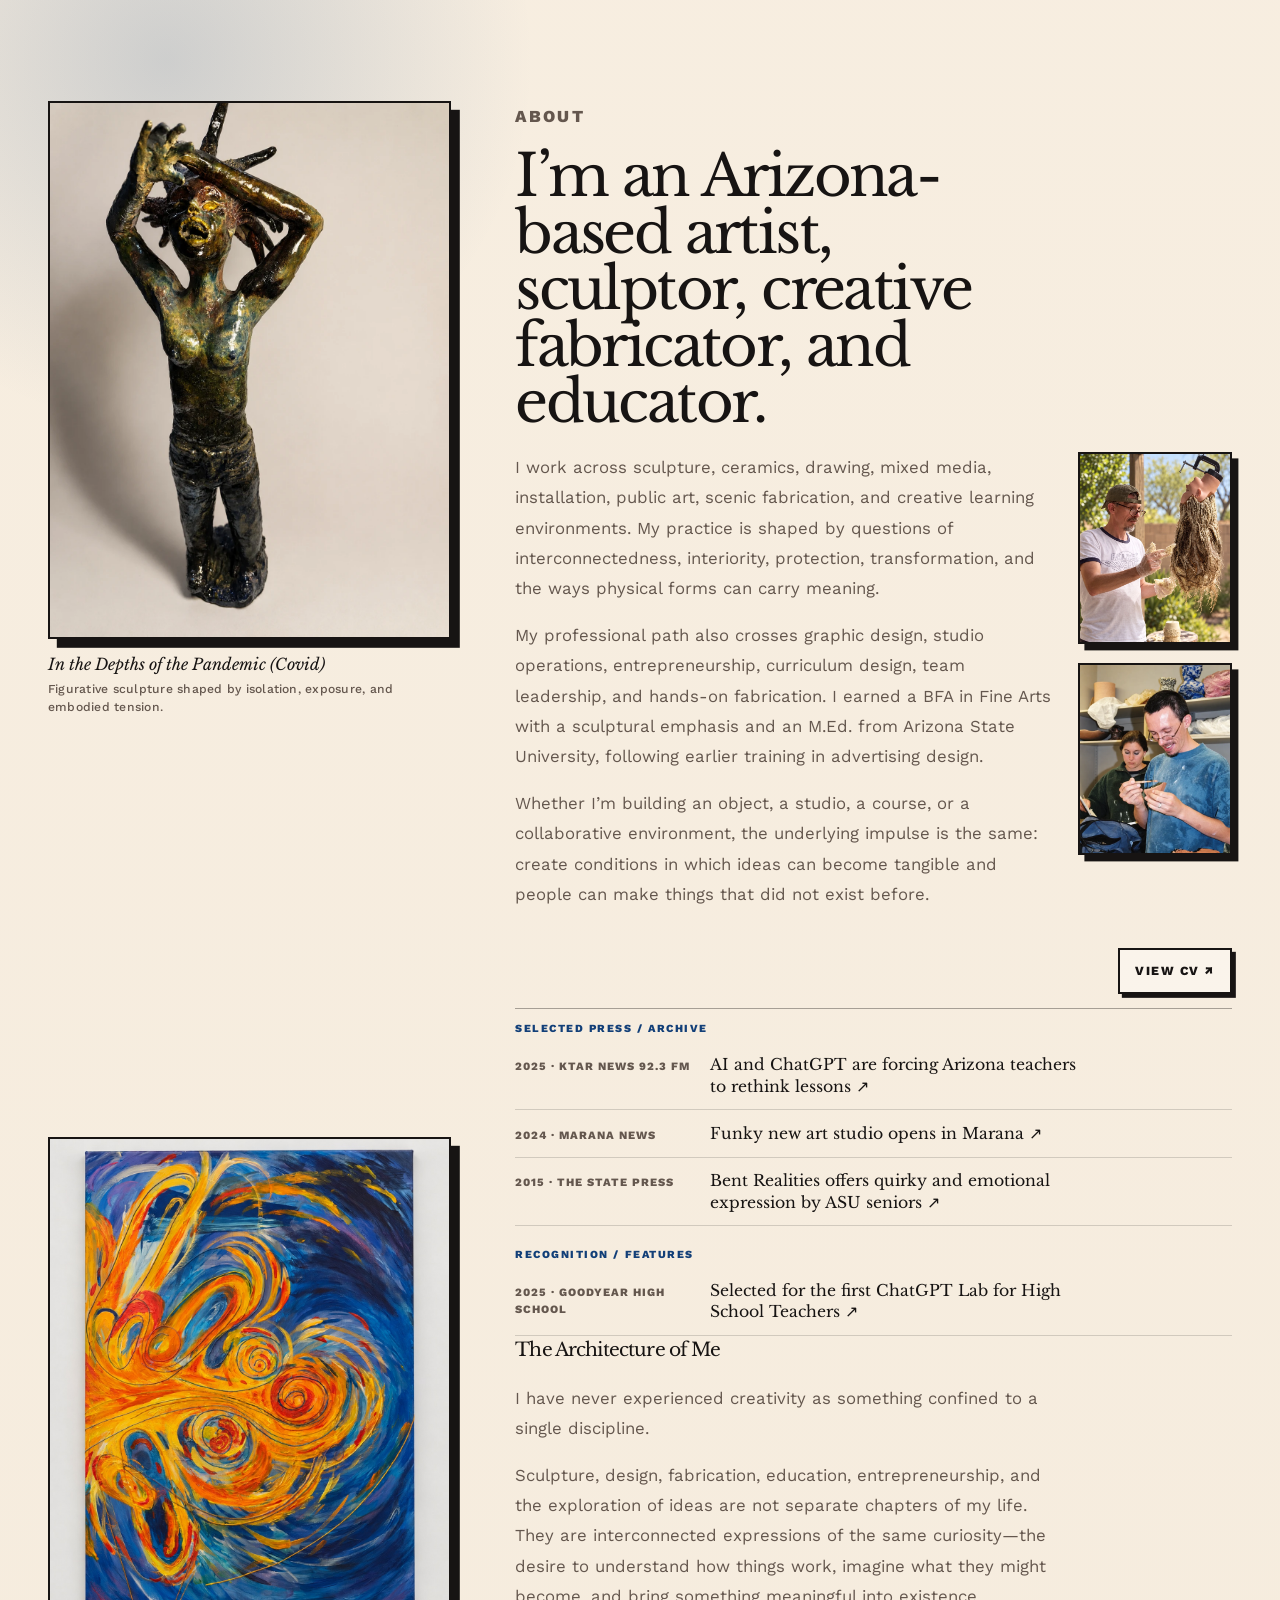
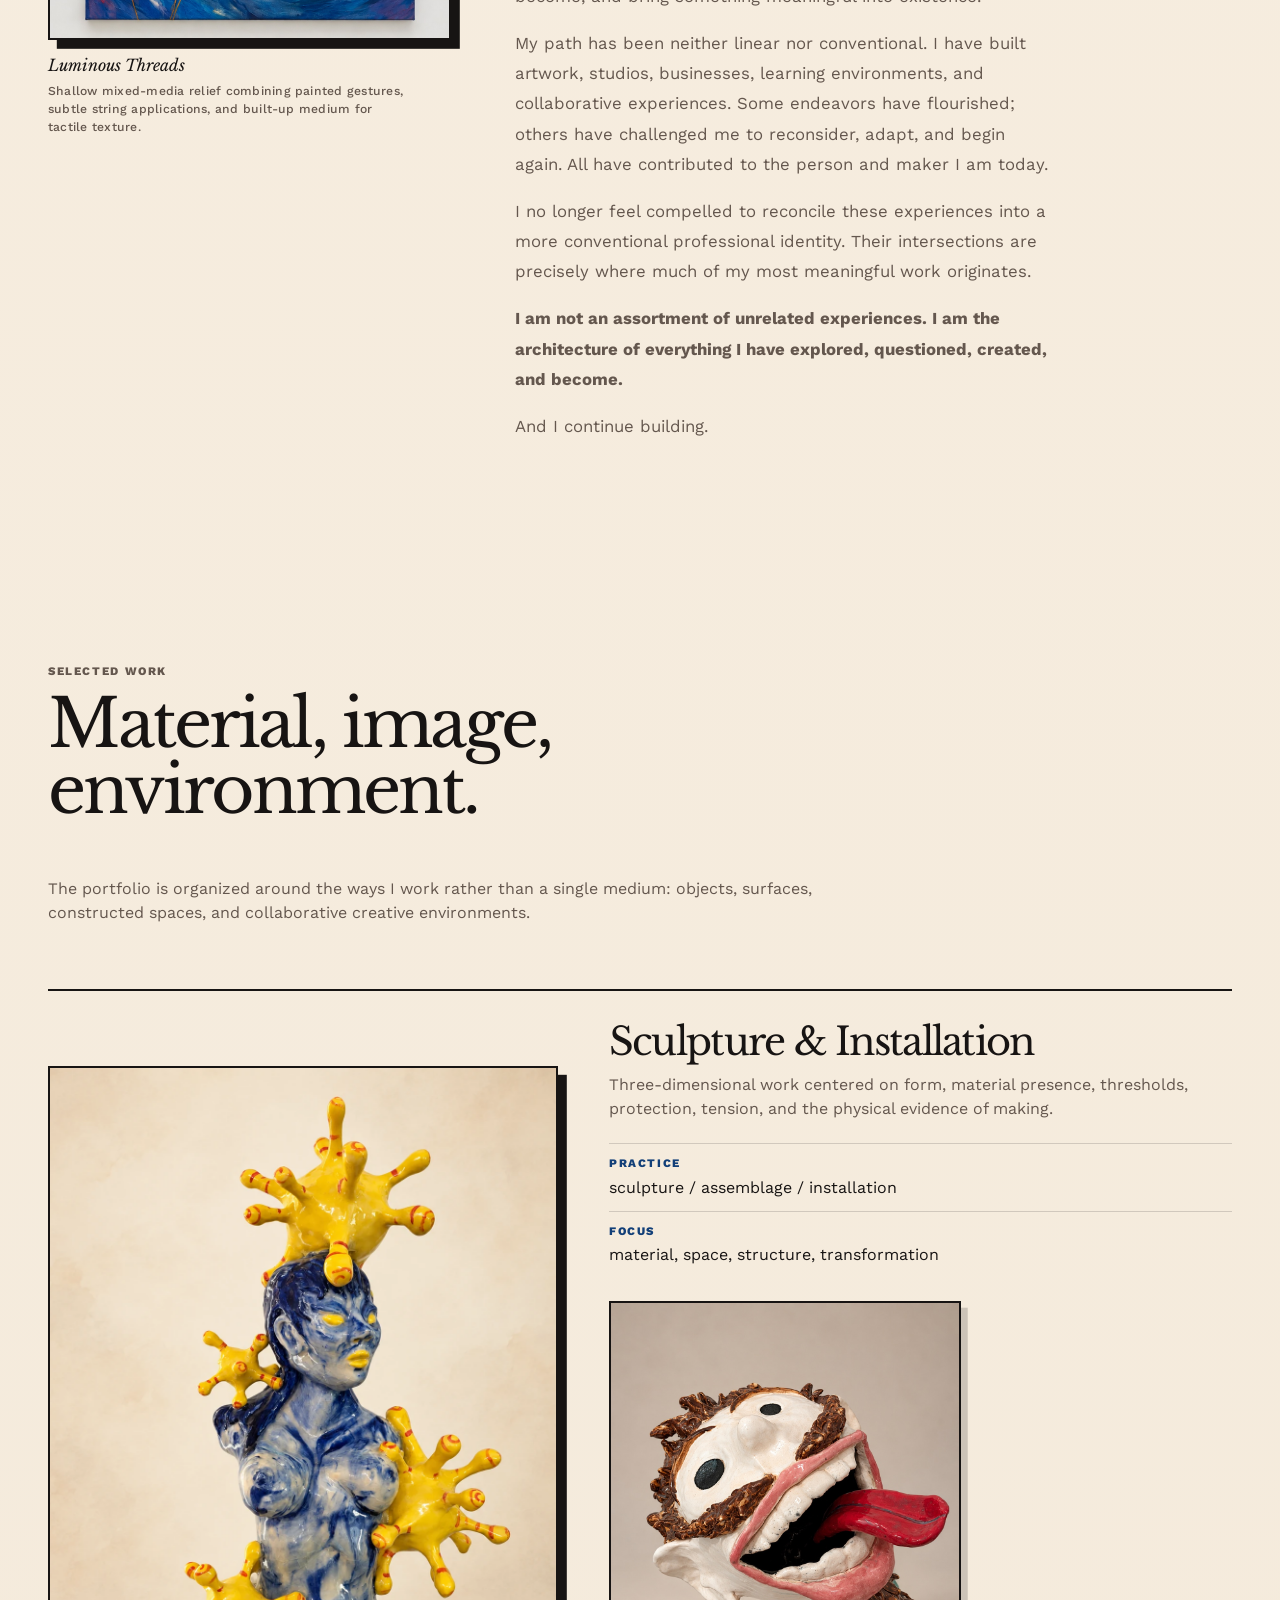
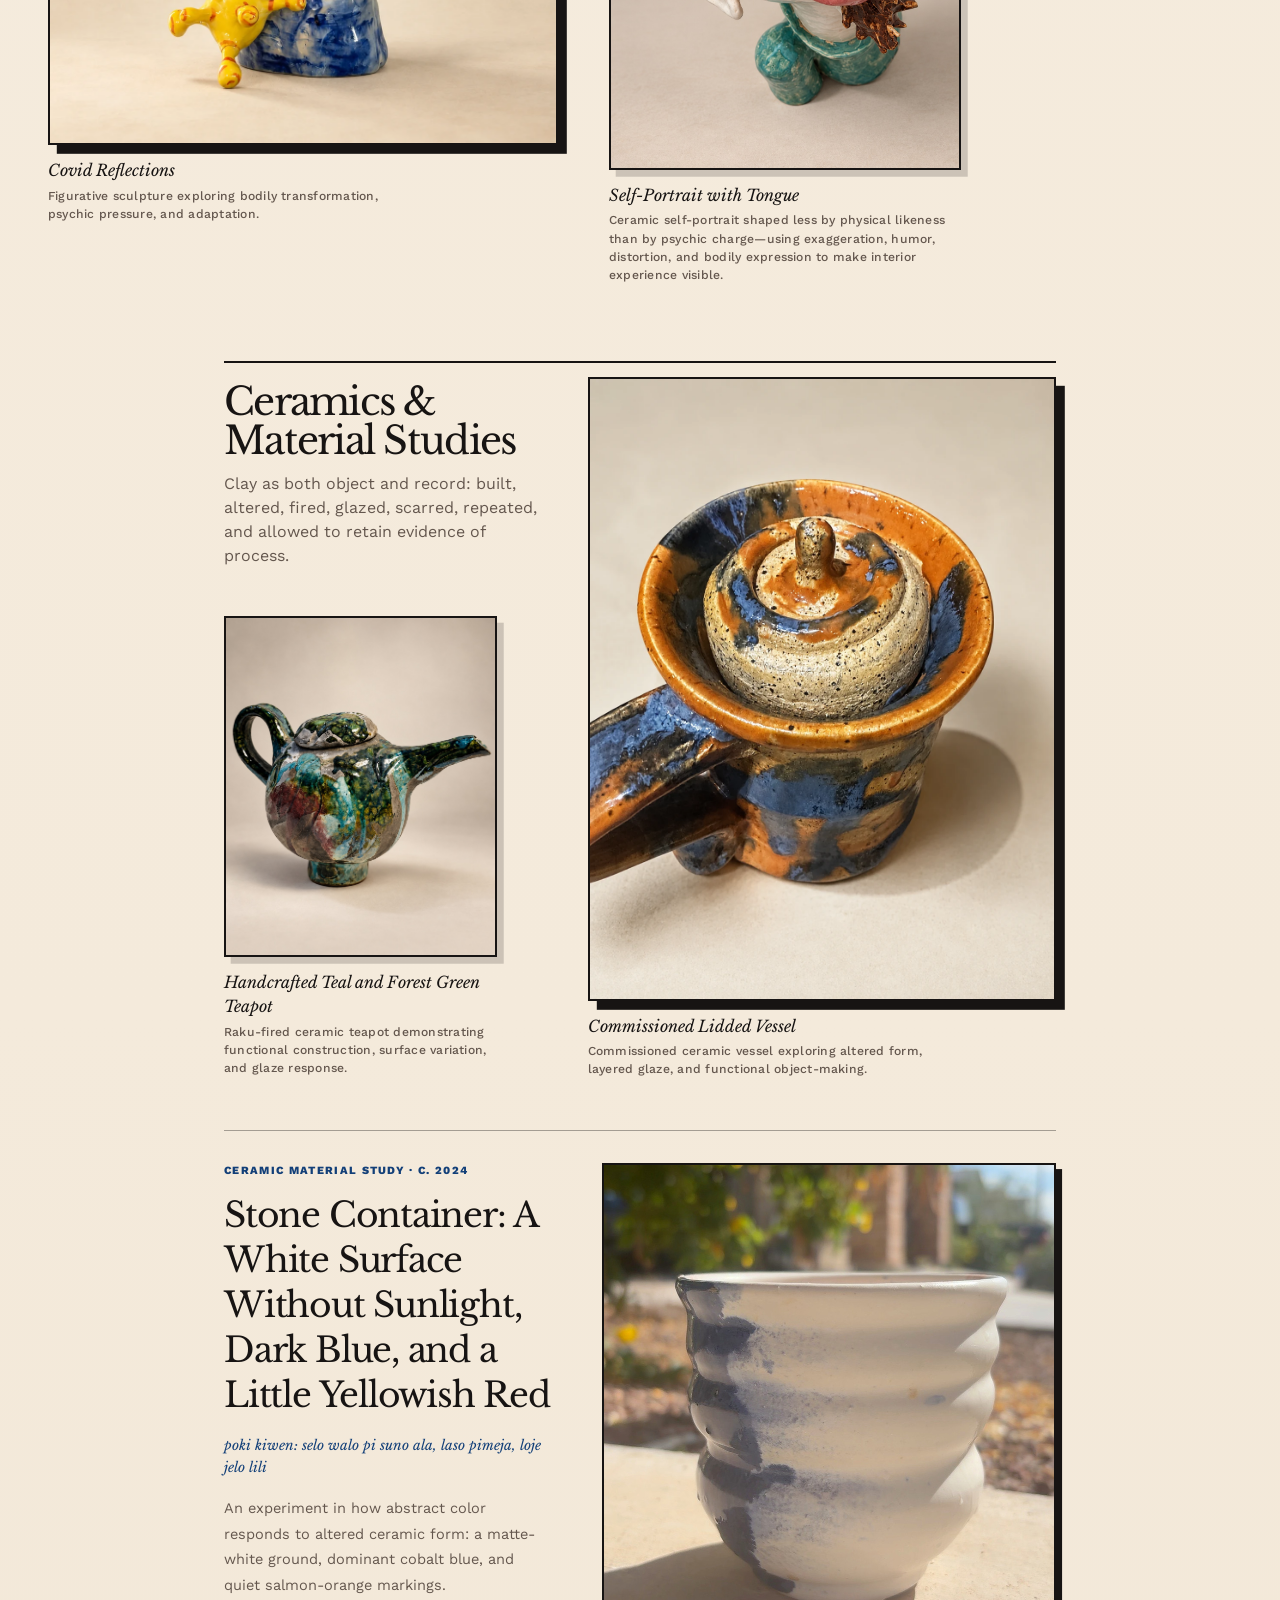
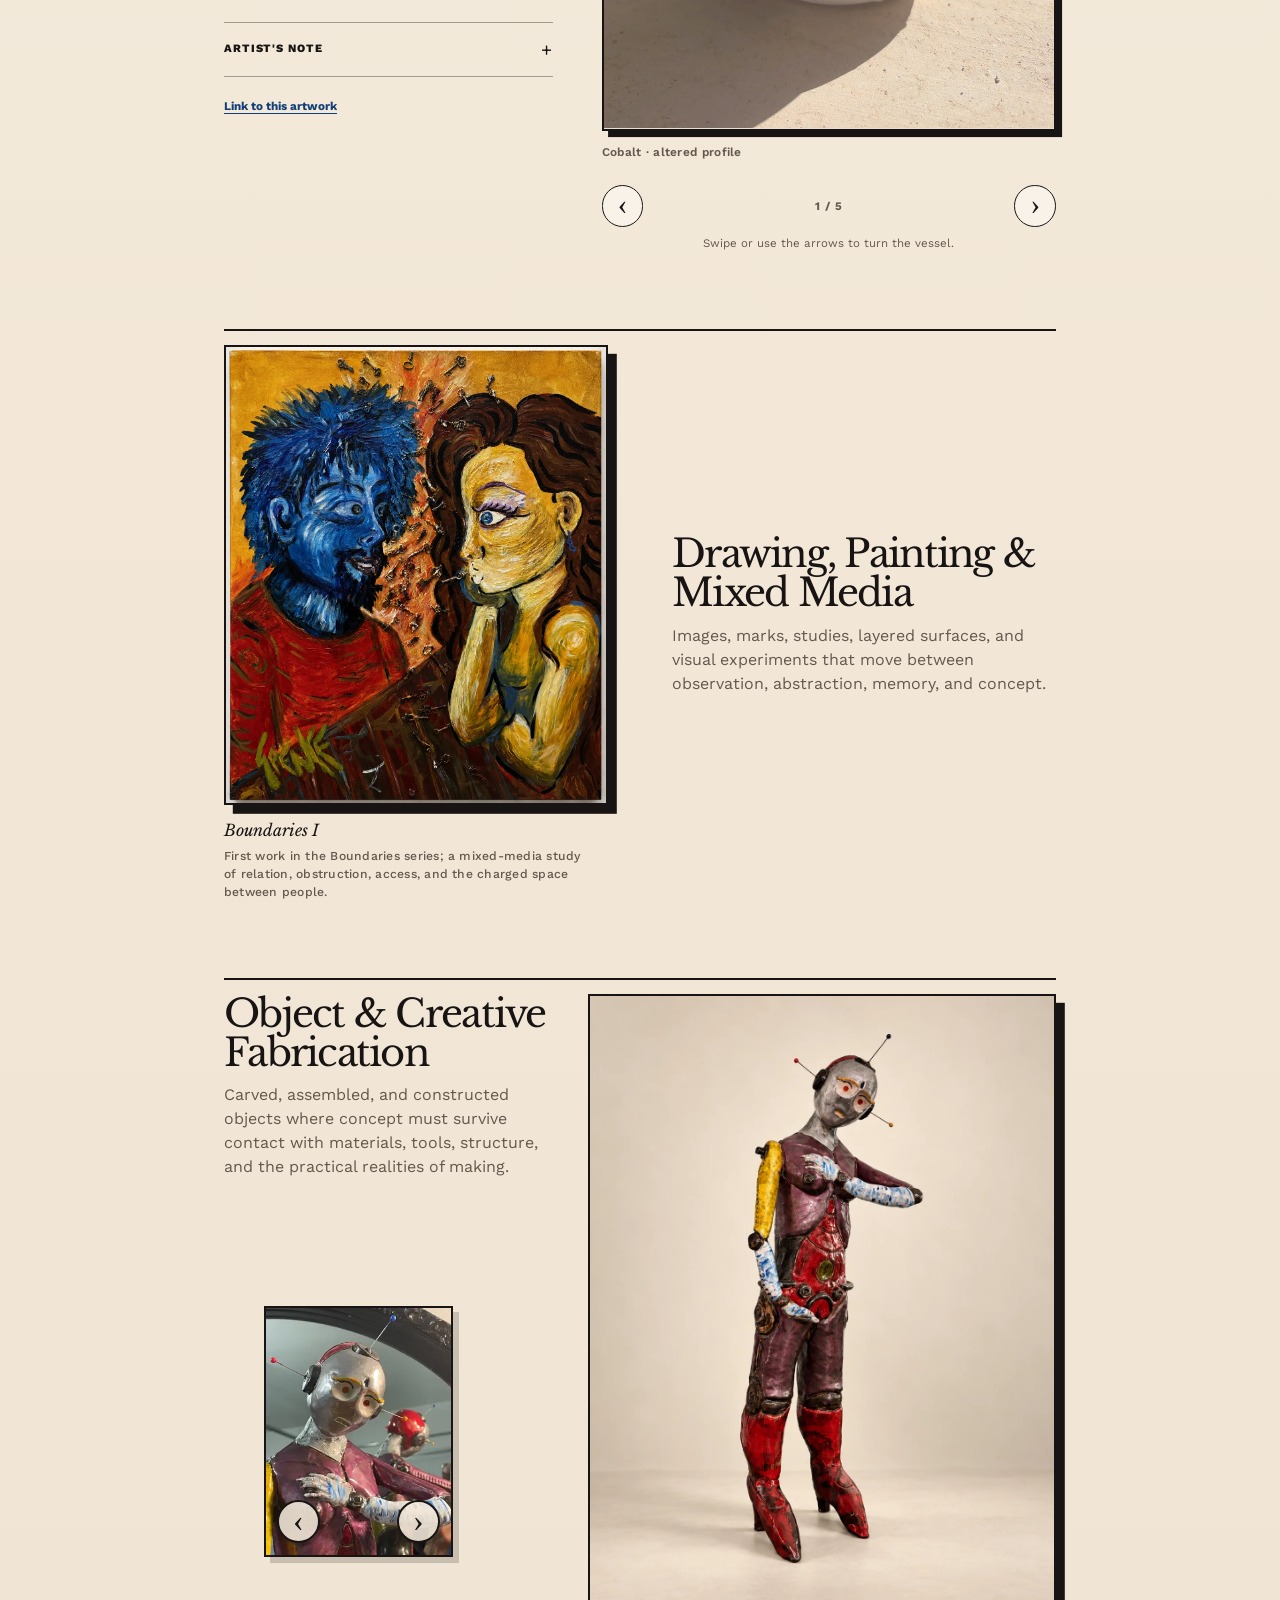
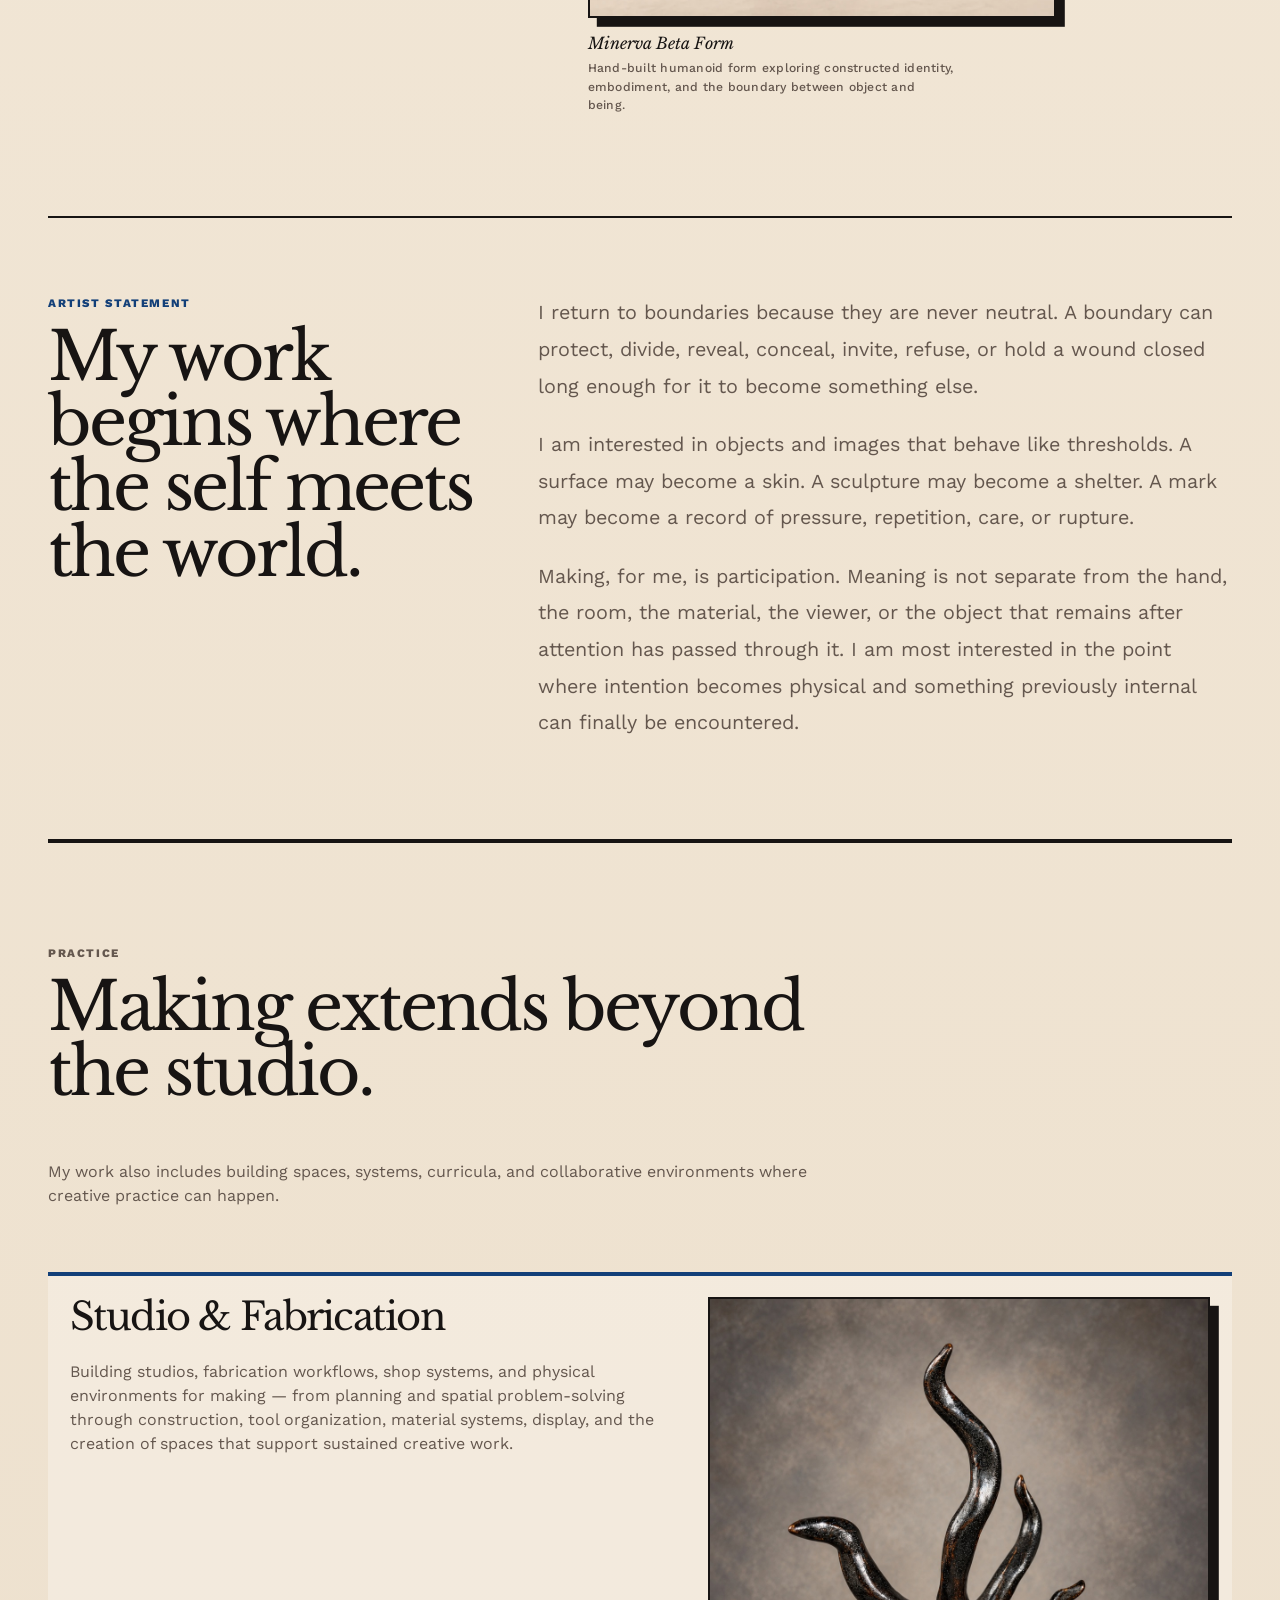
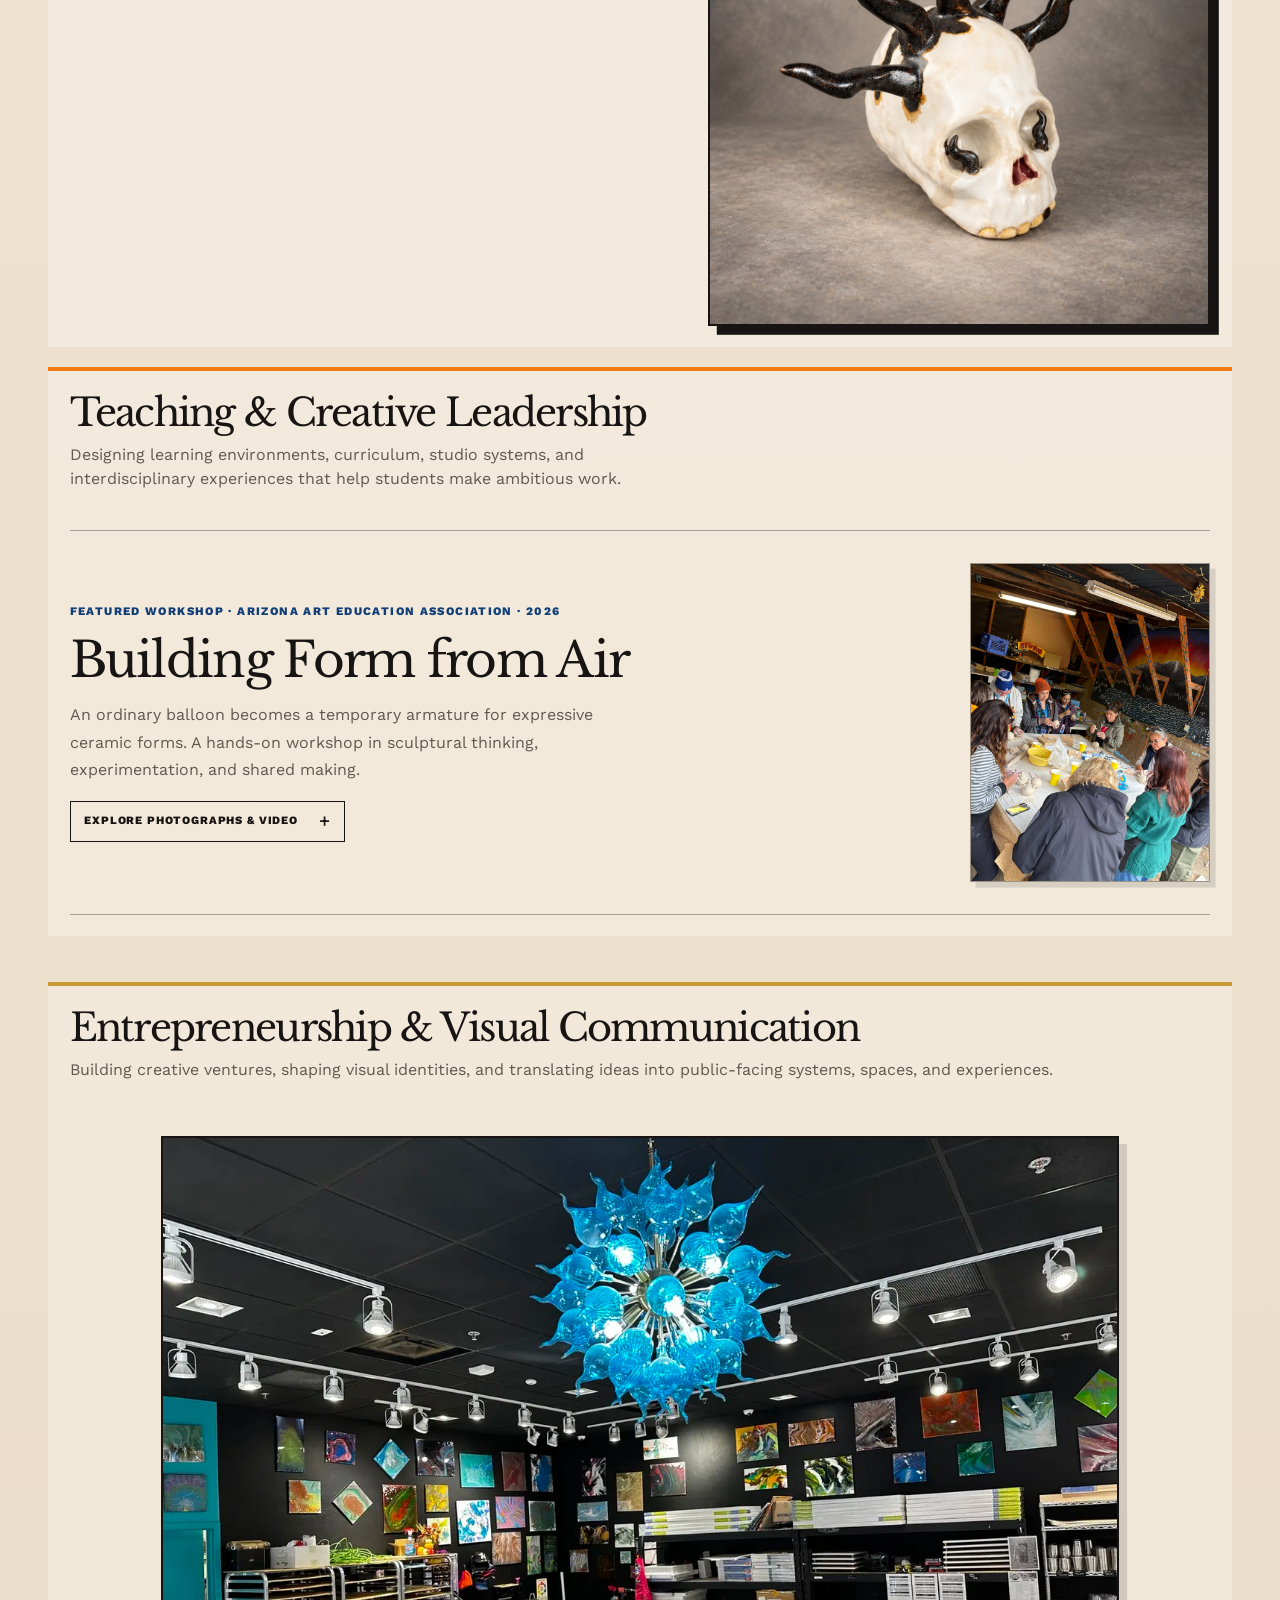
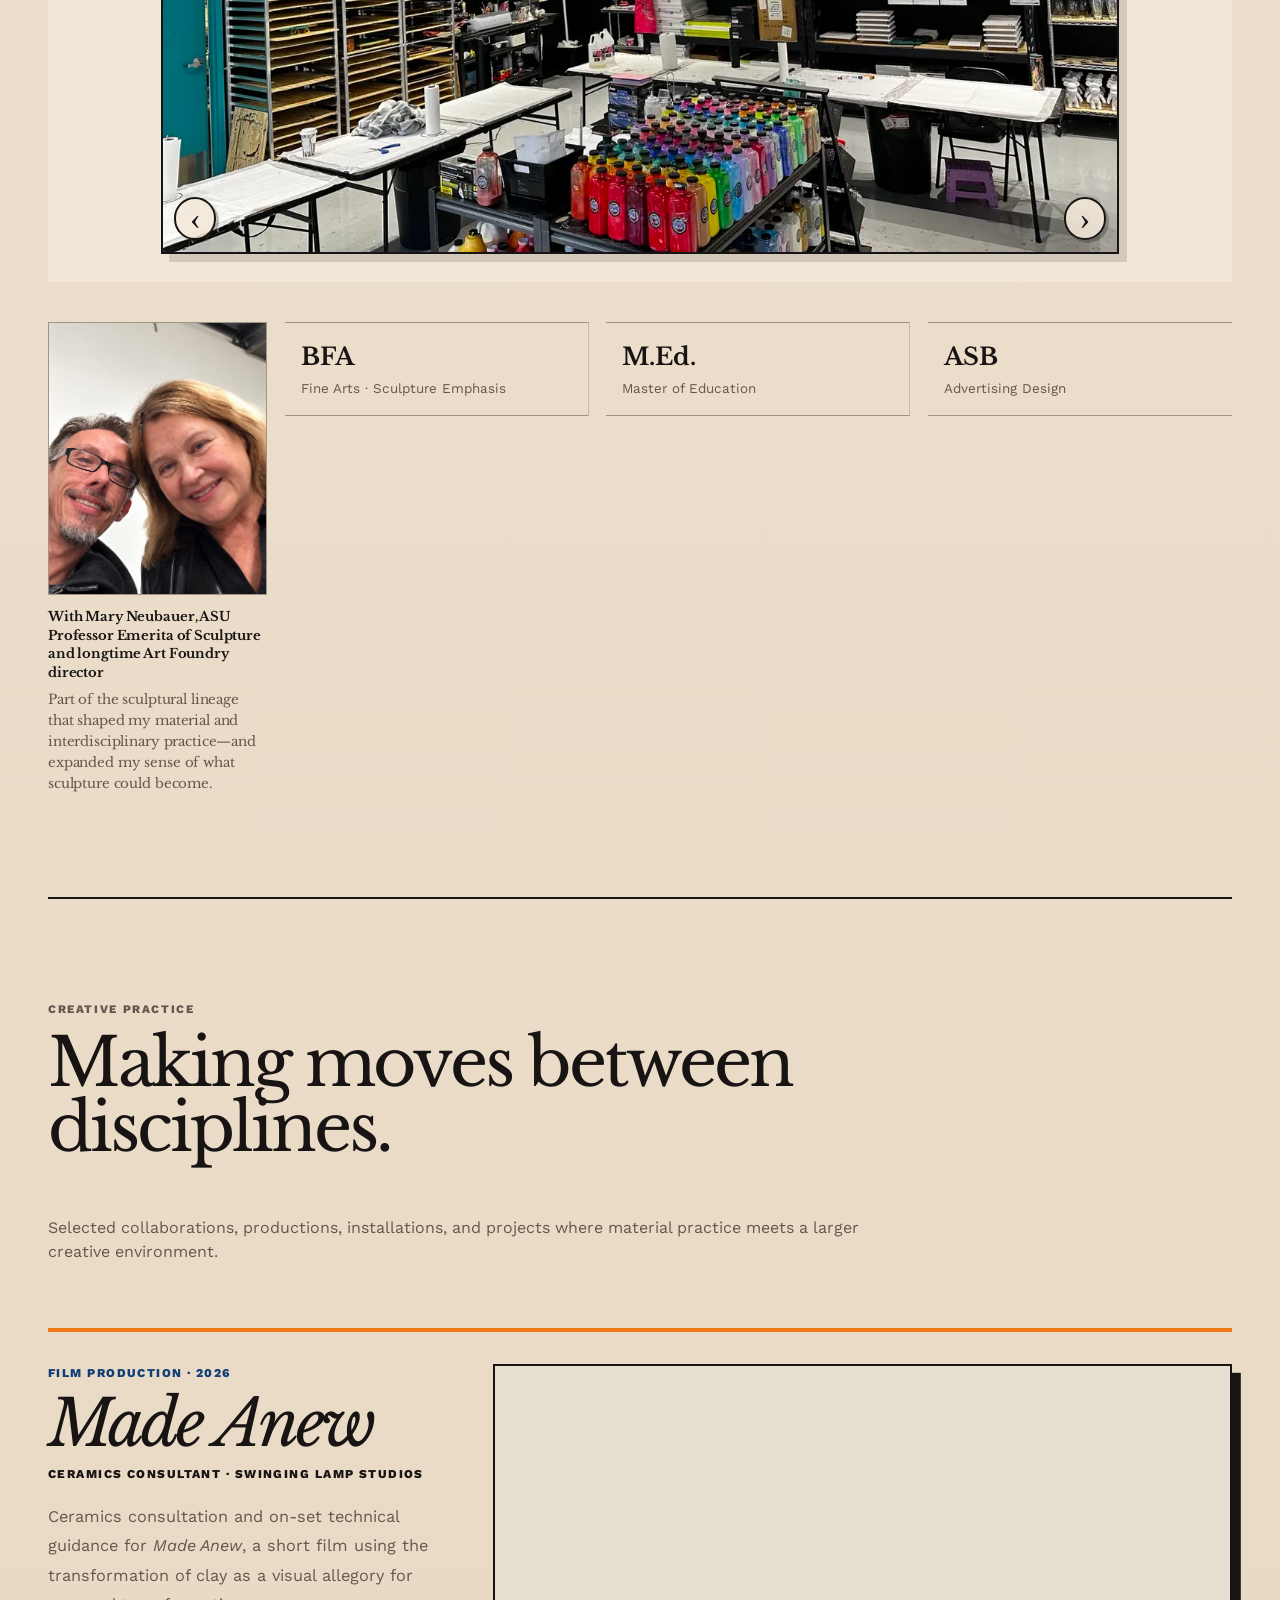
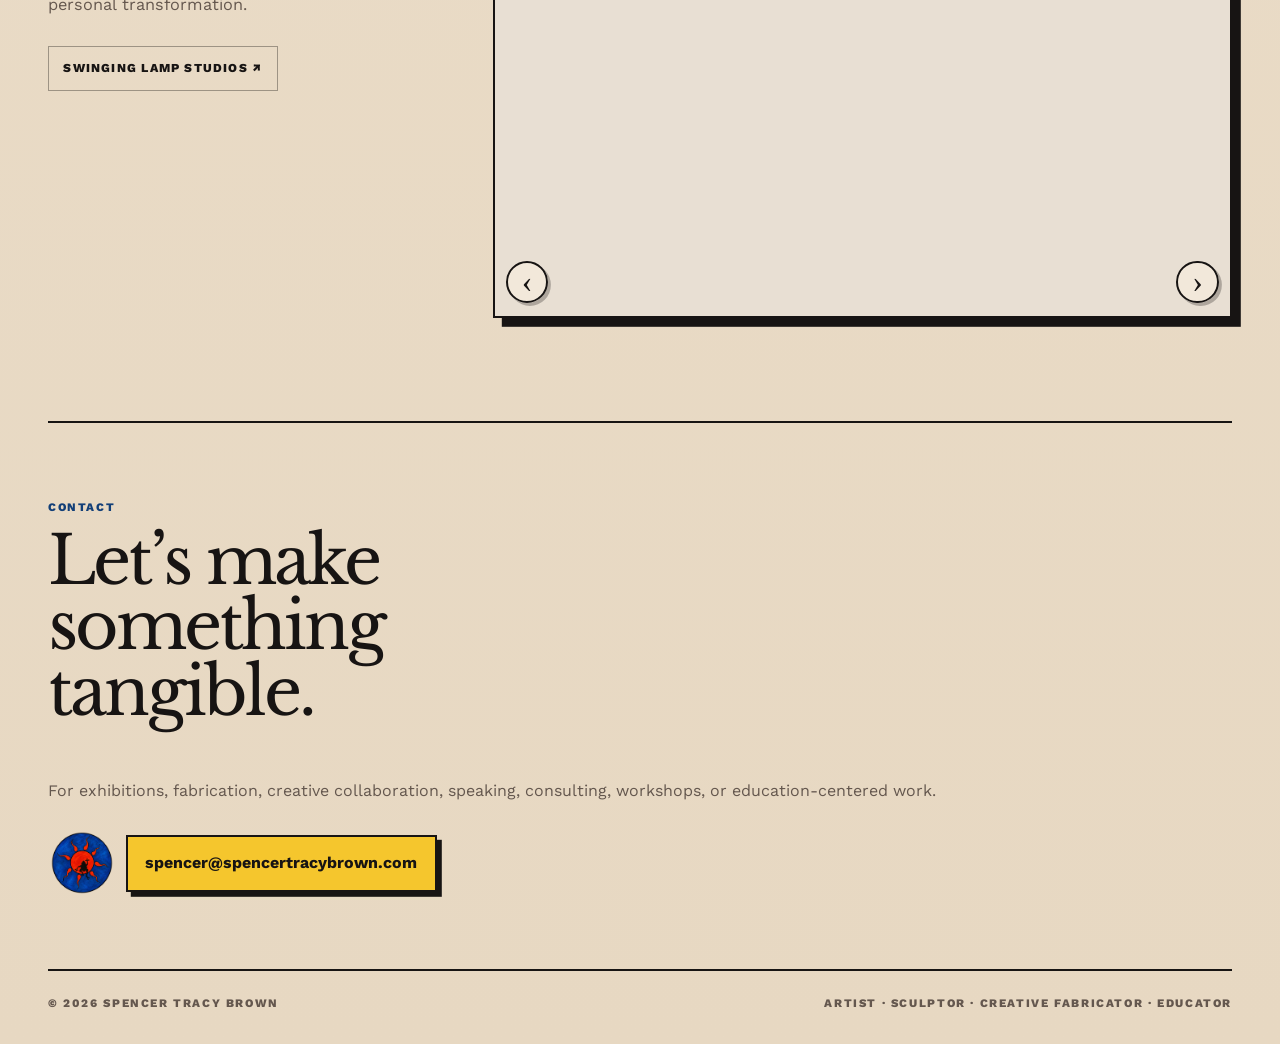
==== commit a2e17fa5: "Portfolio: preserve full Luminous Threads relief image and accurate medium" ====
--- a/index.html
+++ b/index.html
@@ -193,9 +193,9 @@
 
       <figure class="art-figure cv-archive-art">
         <div class="art-frame">
-          <img src="assets/images/Luminous%20Threads.jpeg" alt="Luminous Threads, an abstract painting with sweeping orange, gold, red, and blue forms" loading="lazy" decoding="async" />
-        </div>
-        <figcaption class="artwork-caption"><span class="artwork-title">Luminous Threads</span><span class="artwork-description">Abstract painting tracing interlacing movement, energy, and color.</span></figcaption>
+          <img src="assets/images/Luminous%20Threads.jpeg" alt="Luminous Threads, shallow mixed-media relief with painted orange, gold, red, and blue passages, subtle applied string, and built-up surface texture" loading="lazy" decoding="async" />
+        </div>
+        <figcaption class="artwork-caption"><span class="artwork-title">Luminous Threads</span><span class="artwork-description">Shallow mixed-media relief combining painted gestures, subtle string applications, and built-up medium for tactile texture.</span></figcaption>
       </figure>
 
       <div class="about-copy">
--- a/assets/css/enhancements.css
+++ b/assets/css/enhancements.css
@@ -27,6 +27,20 @@
   line-height: 1.5;
   letter-spacing: .02em;
   text-transform: none;
+}
+
+/* Luminous Threads is a shallow relief, not a crop-to-fill painting.
+   Preserve the source photograph's complete outline, mat, and string details. */
+.cv-archive-art .art-frame {
+  aspect-ratio: auto;
+  min-height: 0;
+}
+.cv-archive-art .art-frame img {
+  display: block;
+  width: 100%;
+  height: auto;
+  object-fit: contain;
+  object-position: center center;
 }
 
 /* About archive artwork: preserve Luminous Threads' original scale, add breathing room only. */
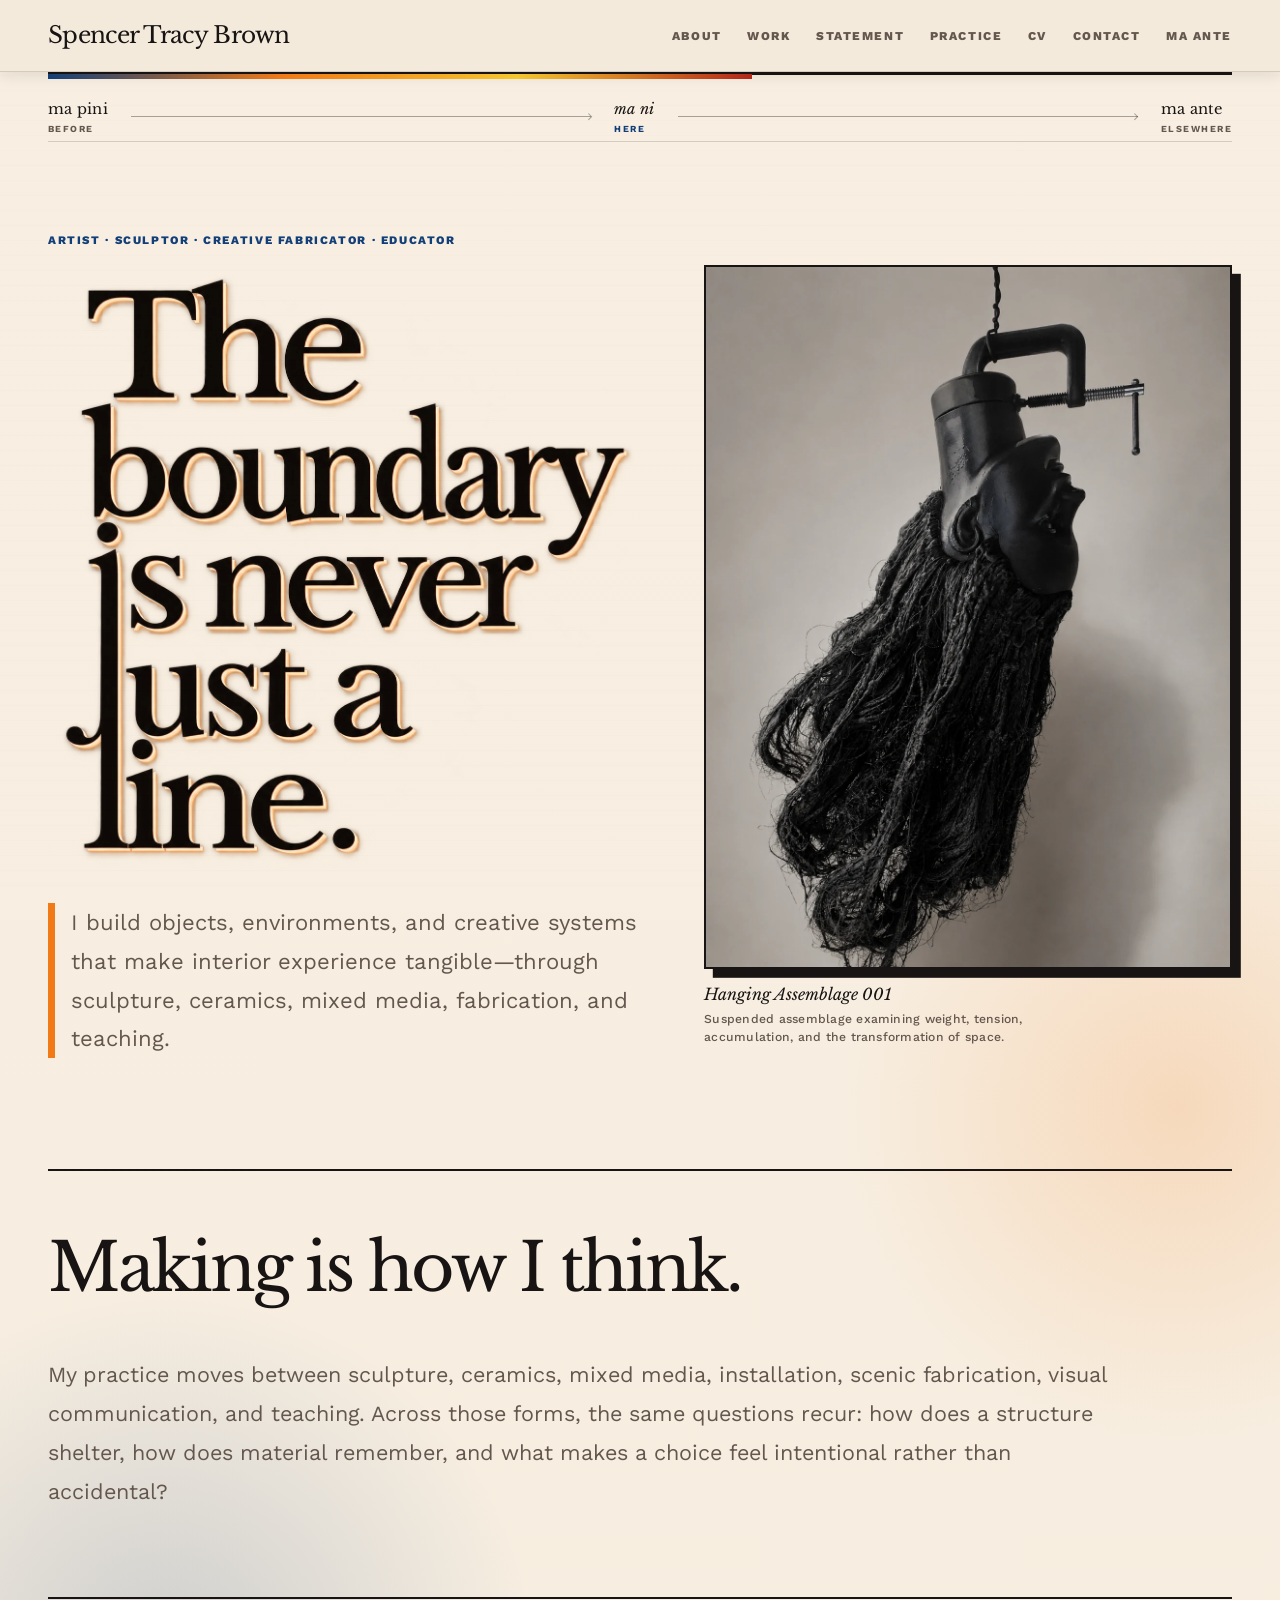
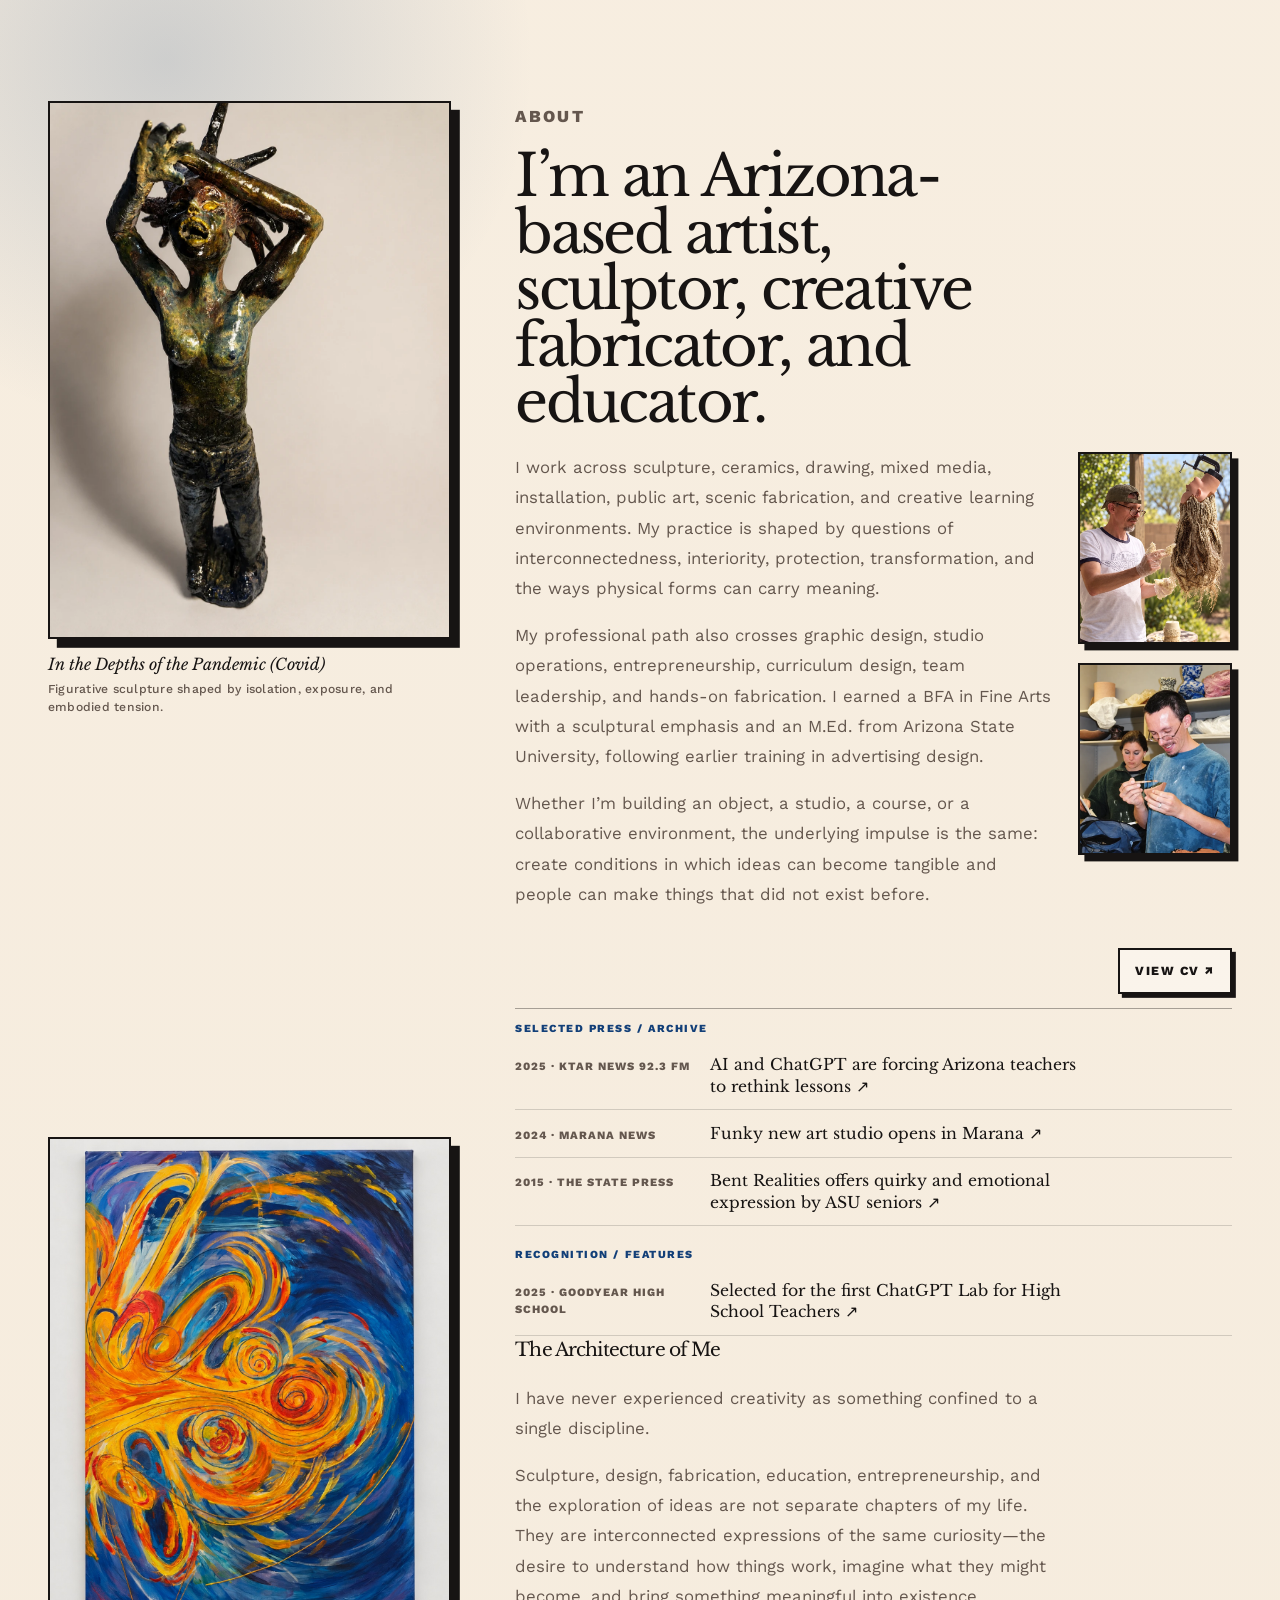
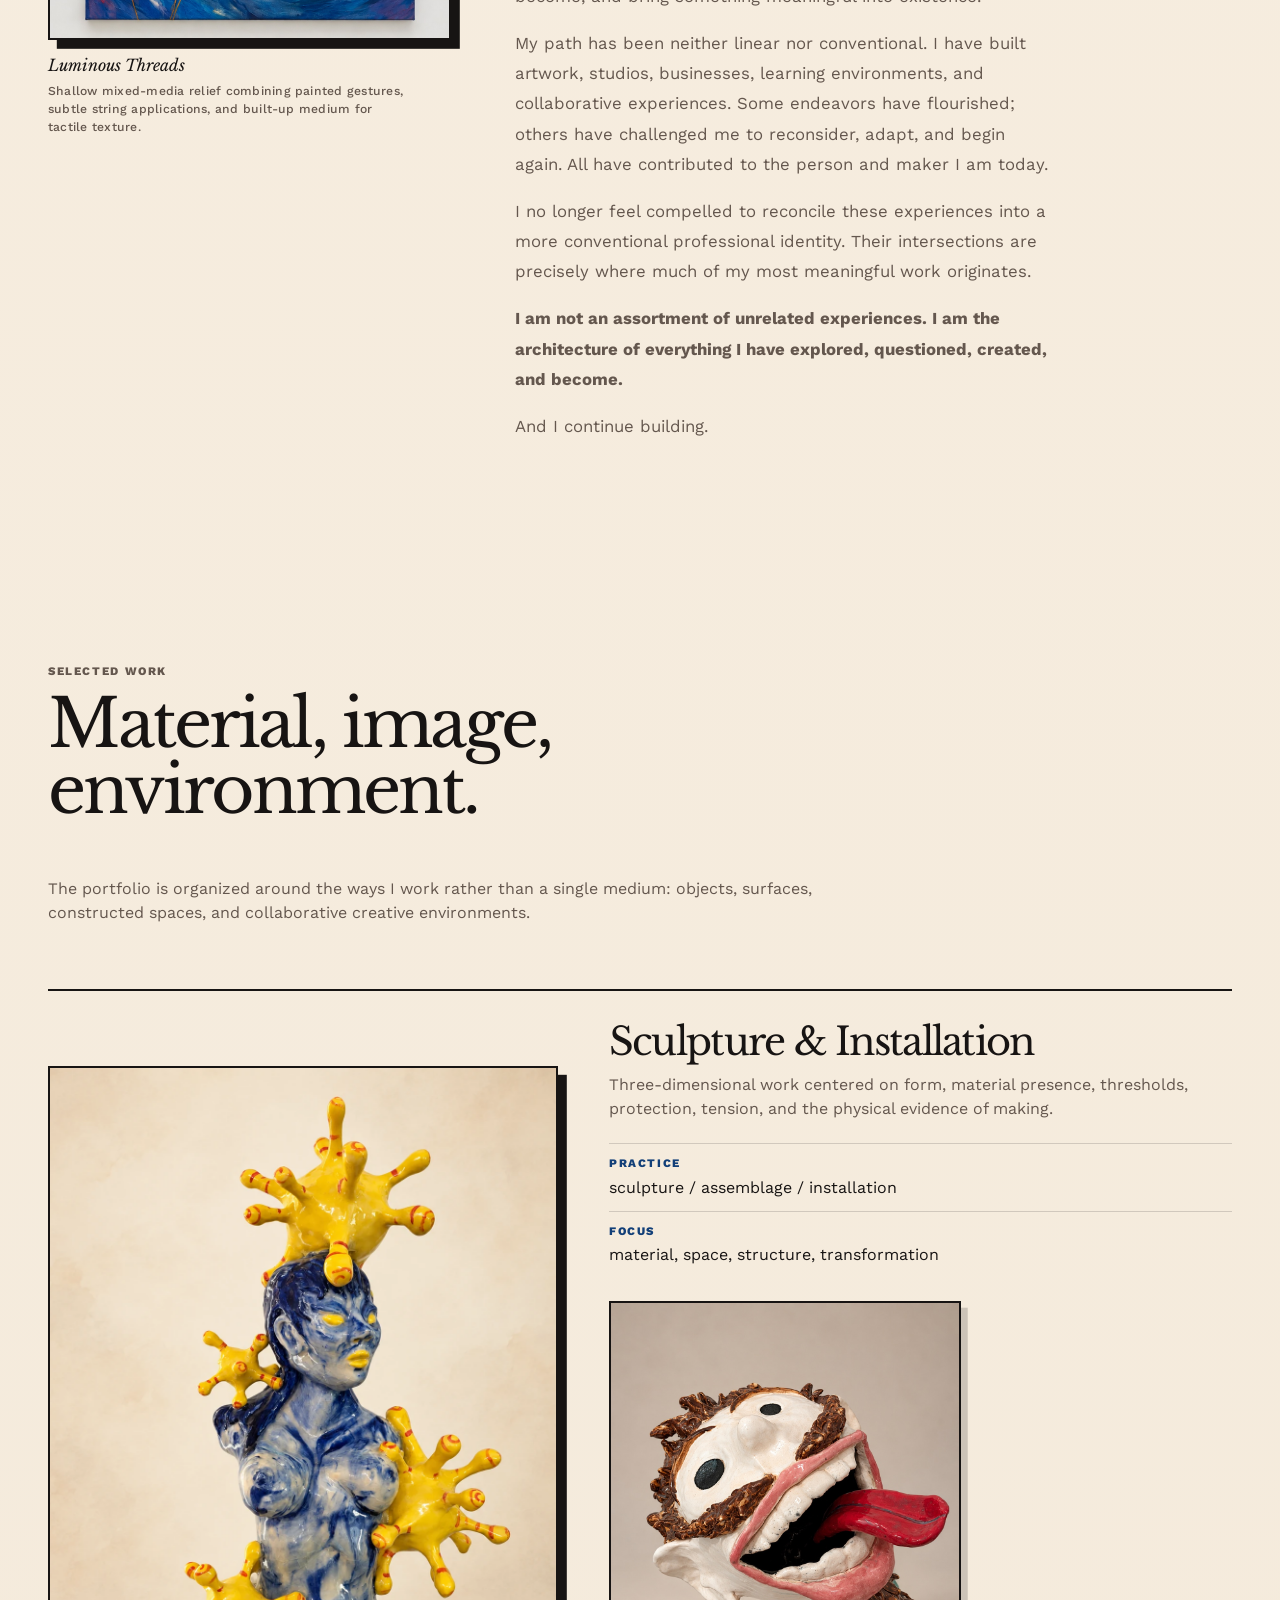
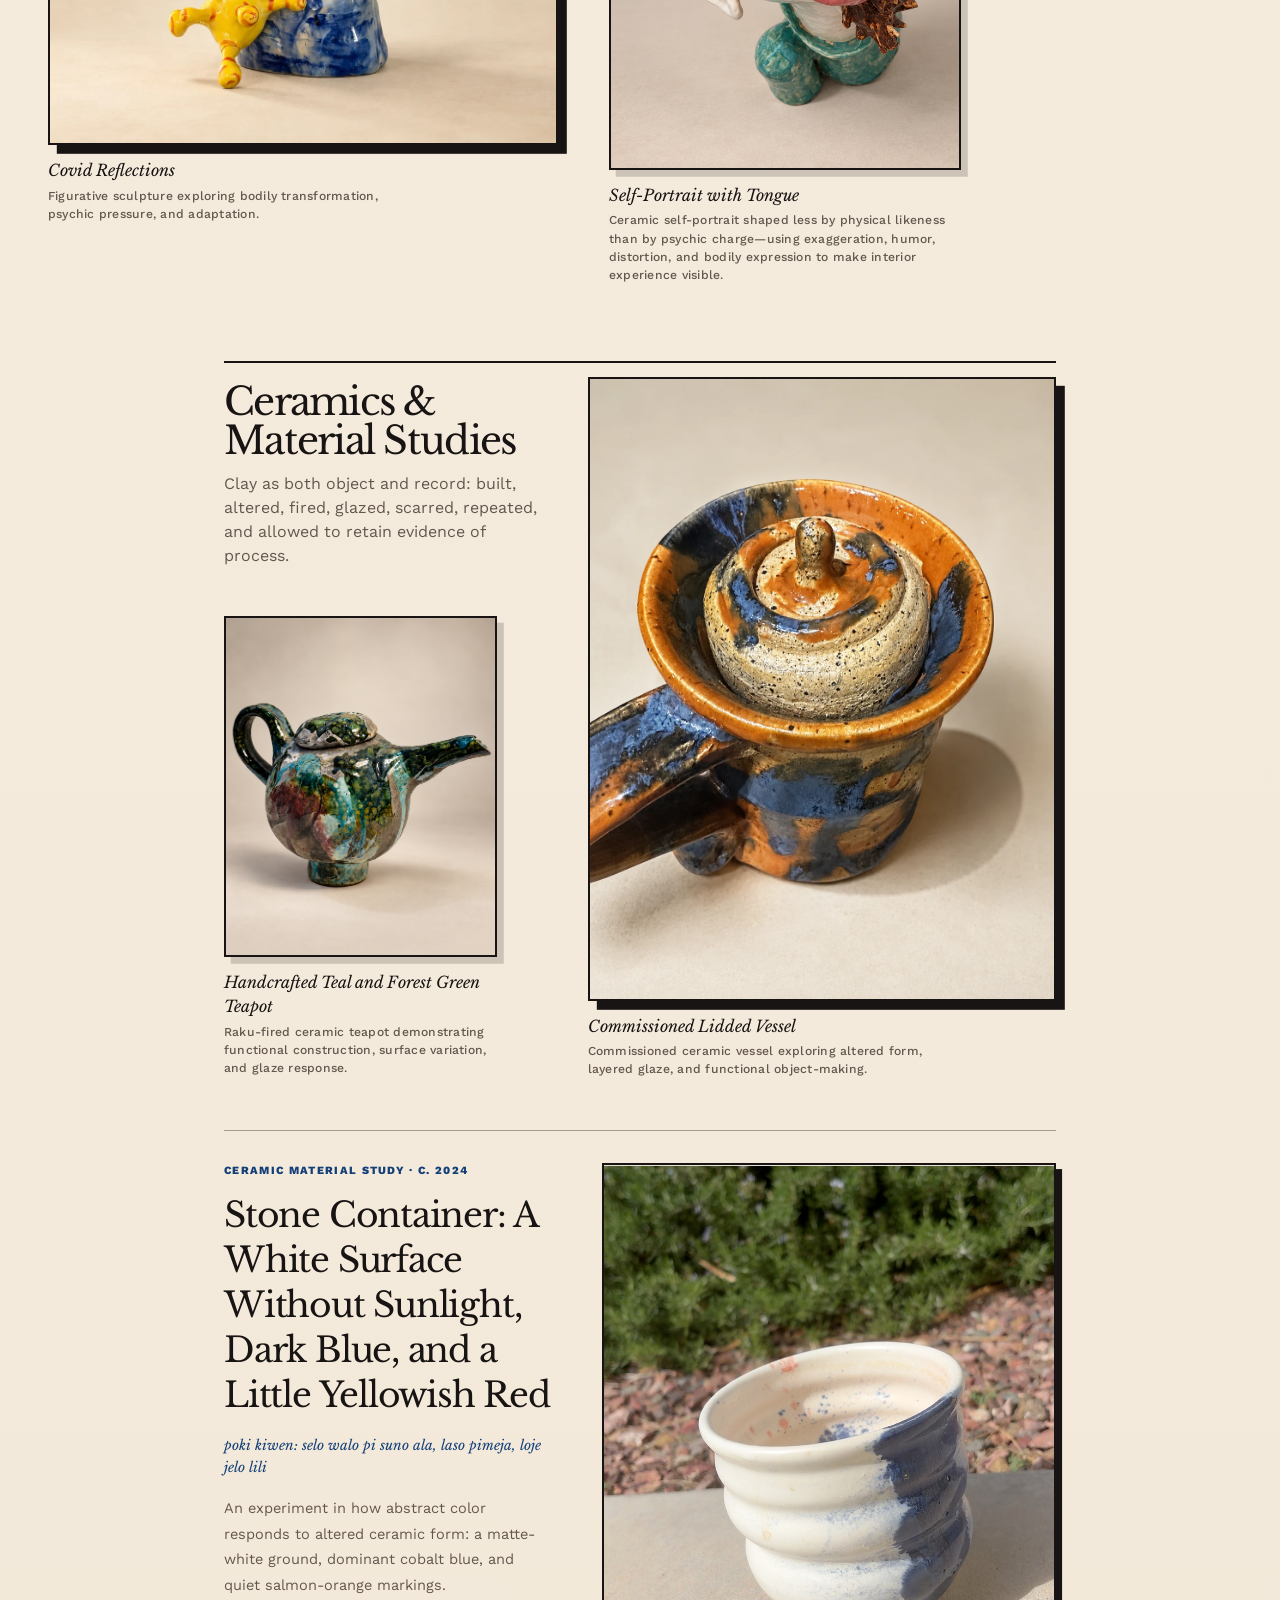
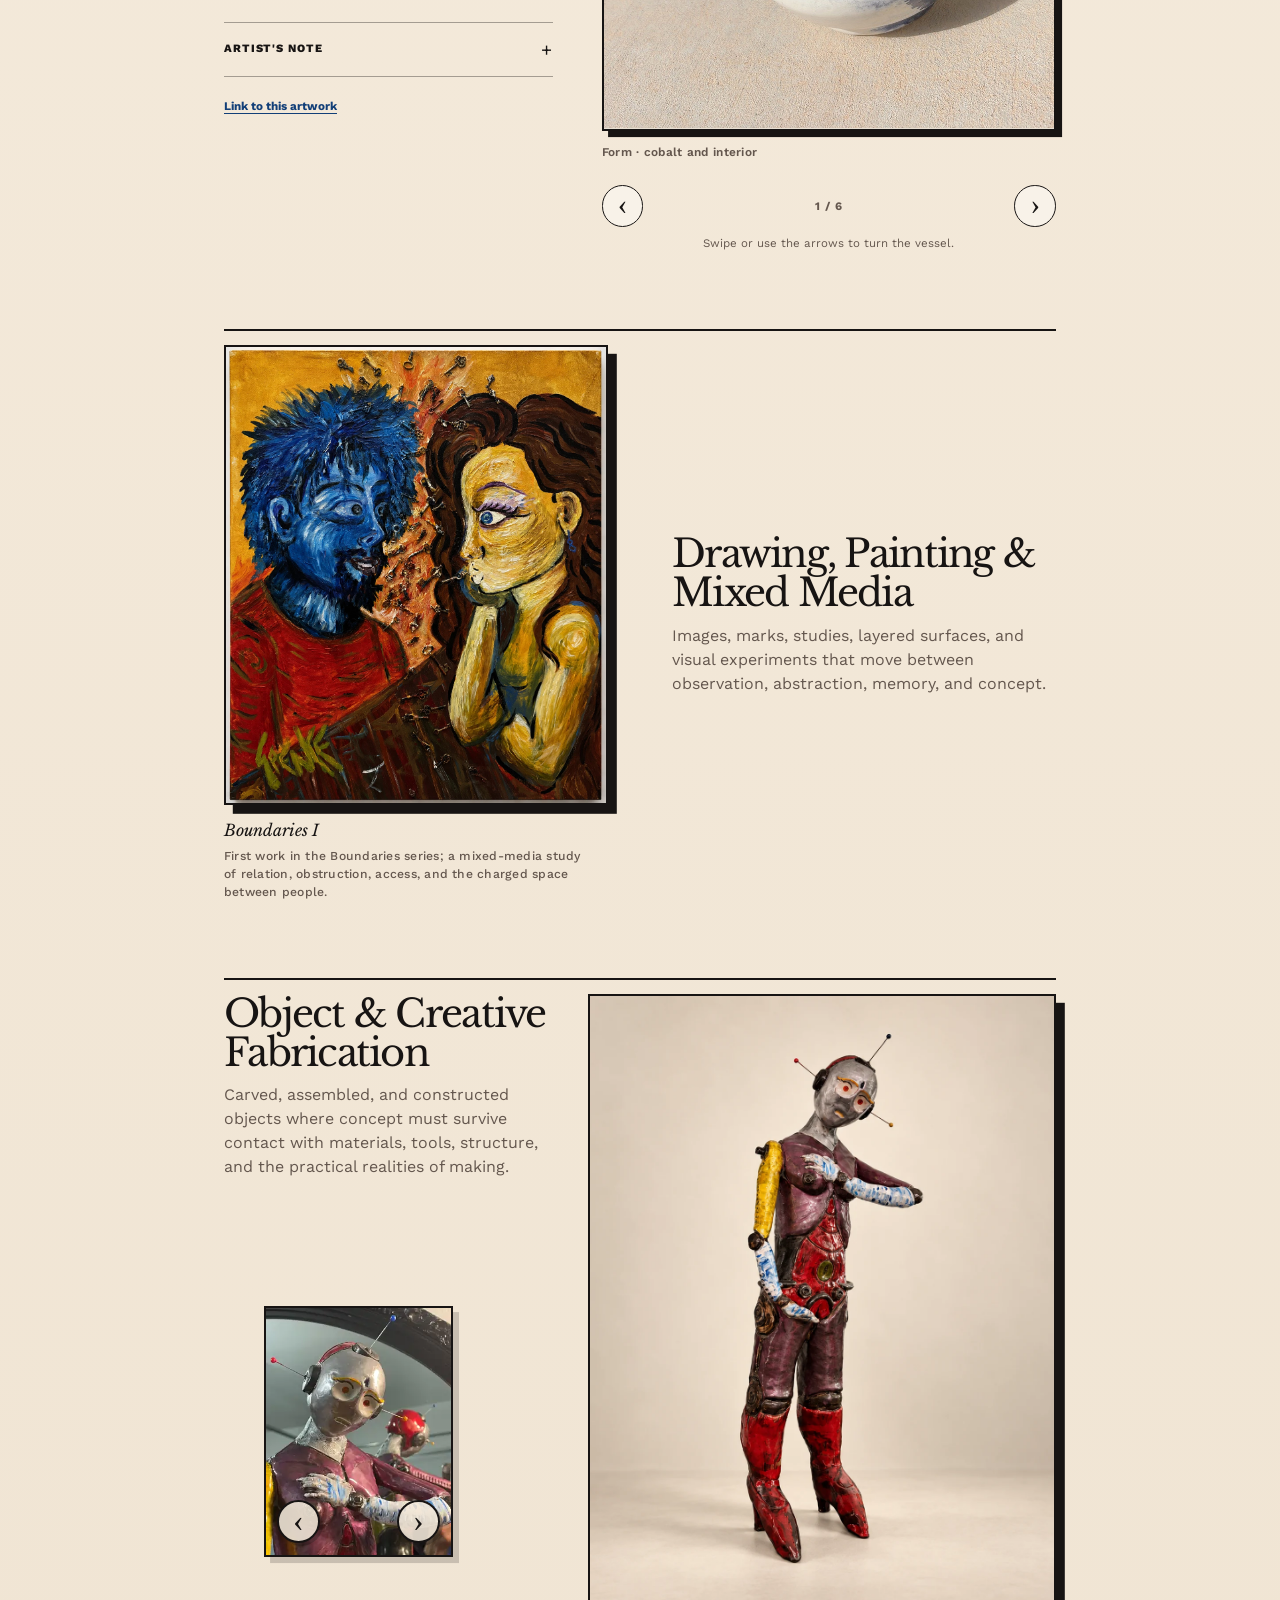
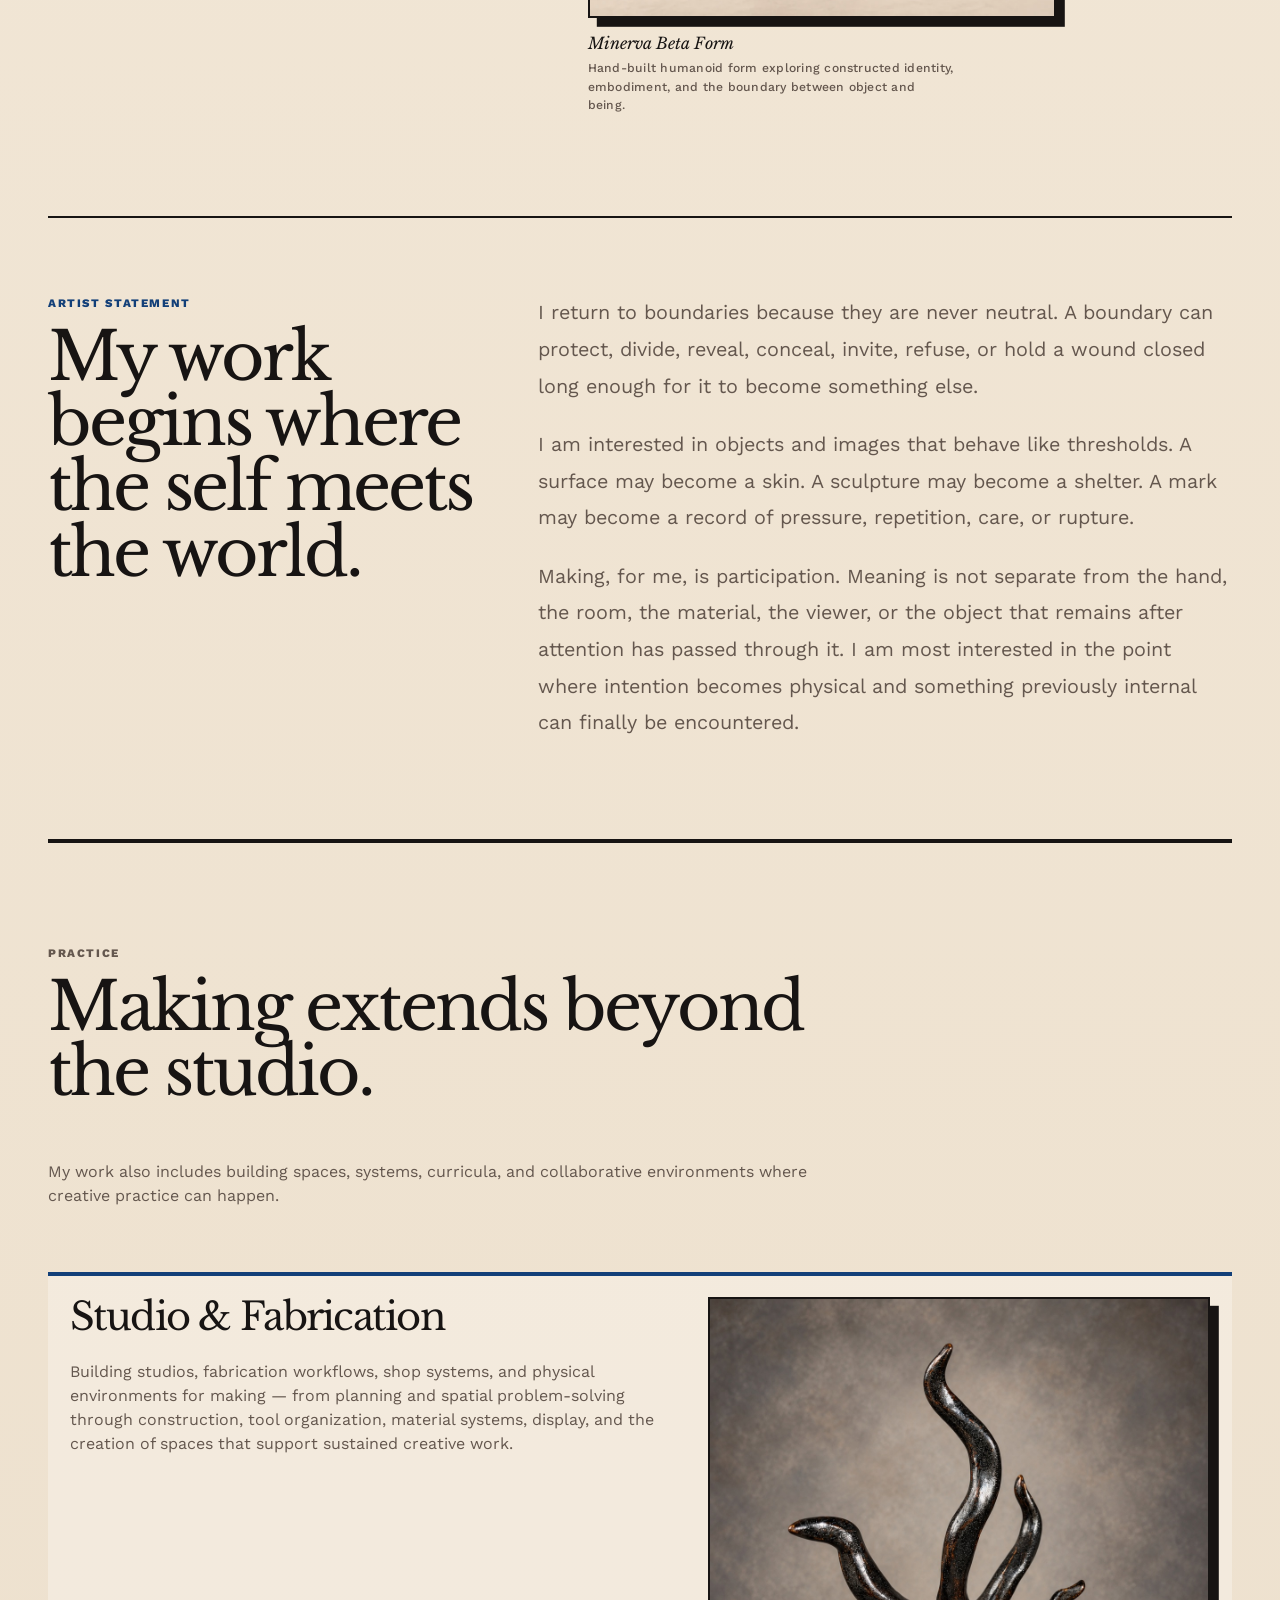
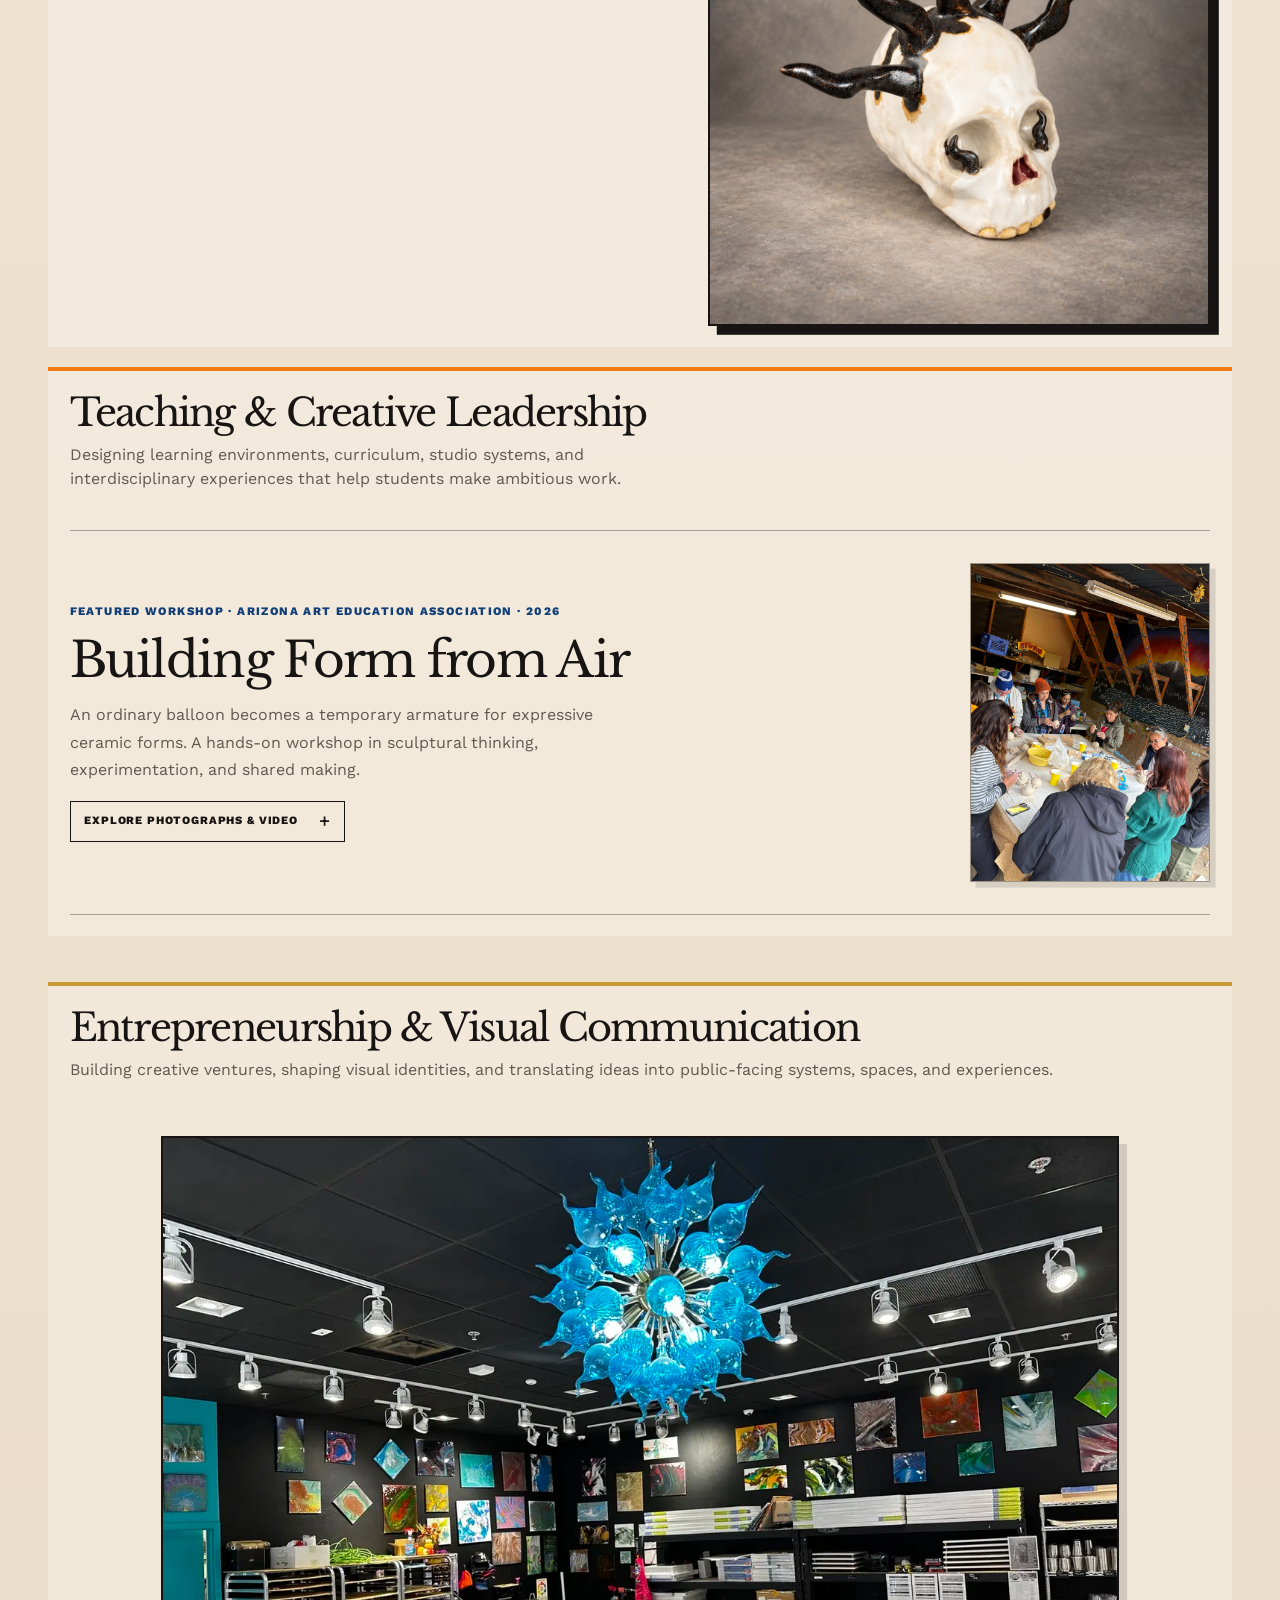
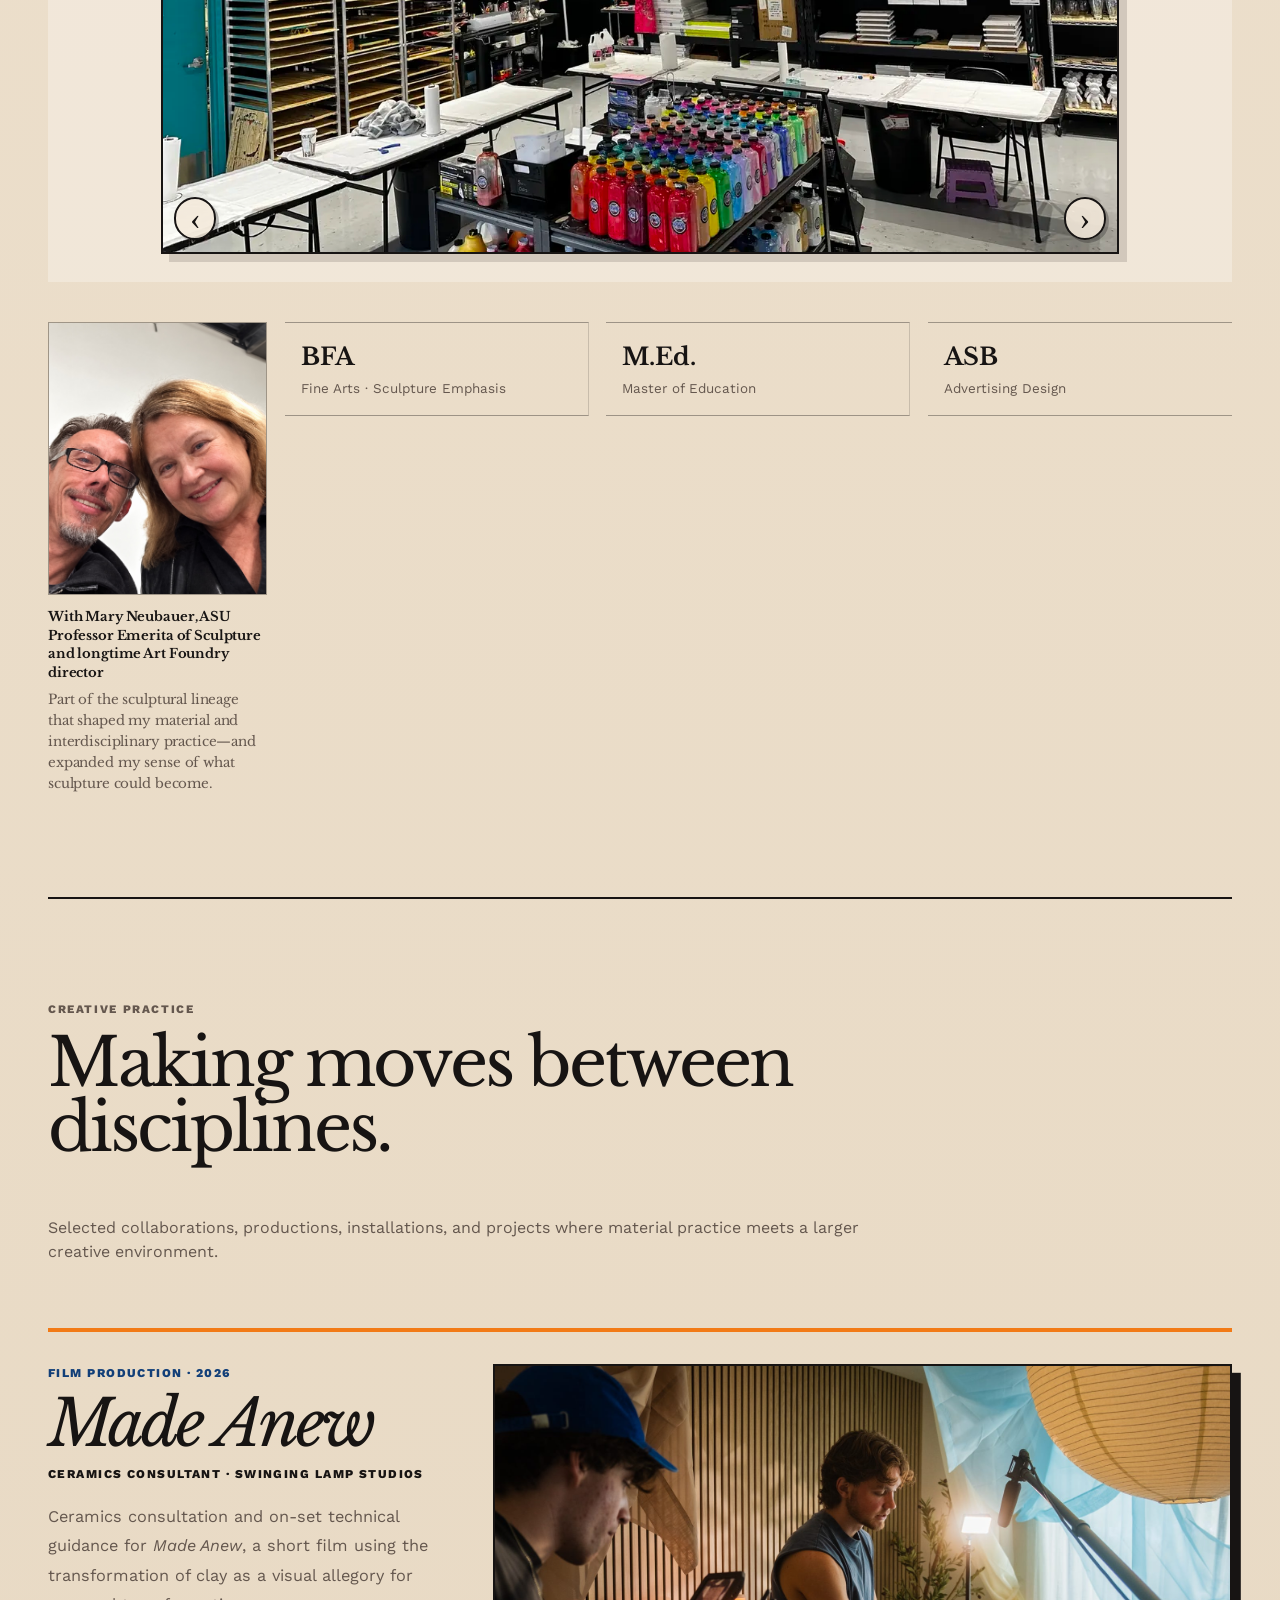
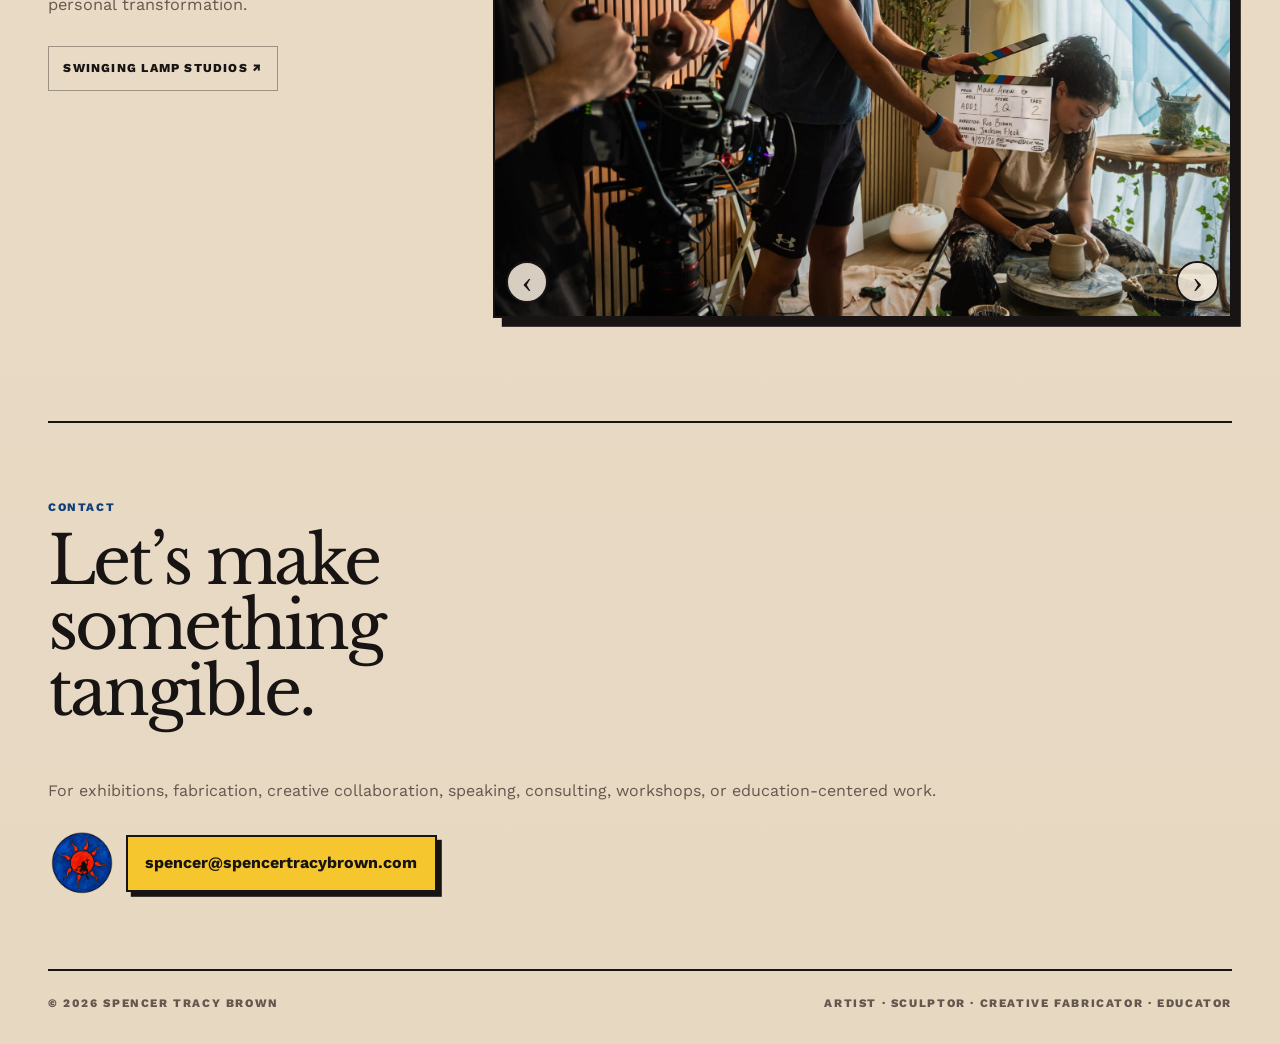
==== commit 03d67ee0: "Portfolio: update Stone Container lead and add spoon-in-use view" ====
--- a/index.html
+++ b/index.html
@@ -331,40 +331,46 @@
             </div>
             <div class="stone-gallery" data-stone-gallery tabindex="0" role="region" aria-roledescription="carousel" aria-label="Stone Container artwork views">
               <div class="stone-gallery-viewport" data-stone-viewport>
-              <figure class="stone-gallery-slide" data-stone-slide role="group" aria-roledescription="slide" aria-label="1 of 5">
+              <figure class="stone-gallery-slide" data-stone-slide role="group" aria-roledescription="slide" aria-label="1 of 6">
                 <div class="stone-gallery-frame">
-                  <img src="assets/images/stone-container/01-cobalt-profile.jpg" alt="Cobalt across the altered vessel profile" width="900" height="1125" loading="lazy" decoding="async" />
+                  <img src="assets/images/stone-container/01-angled-lead.jpg" alt="Three-quarter view of the gently flared ceramic vessel outdoors, showing the wavy form, exposed interior, and cobalt-blue glaze" width="890" height="1112" loading="lazy" decoding="async" />
                 </div>
-                <figcaption>Cobalt · altered profile</figcaption>
+                <figcaption>Form · cobalt and interior</figcaption>
               </figure>
-              <figure class="stone-gallery-slide" data-stone-slide role="group" aria-roledescription="slide" aria-label="2 of 5">
+              <figure class="stone-gallery-slide" data-stone-slide role="group" aria-roledescription="slide" aria-label="2 of 6">
                 <div class="stone-gallery-frame">
                   <img src="assets/images/stone-container/02-salmon-view.jpg" alt="Opposite side of the vessel showing subtle salmon-orange glaze marks on matte white" width="900" height="1125" loading="lazy" decoding="async" />
                 </div>
                 <figcaption>Salmon · opposite surface</figcaption>
               </figure>
-              <figure class="stone-gallery-slide" data-stone-slide role="group" aria-roledescription="slide" aria-label="3 of 5">
+              <figure class="stone-gallery-slide" data-stone-slide role="group" aria-roledescription="slide" aria-label="3 of 6">
                 <div class="stone-gallery-frame">
                   <img src="assets/images/stone-container/03-cobalt-field.jpg" alt="Broad cobalt-blue field cascading across the rippled ceramic vessel wall" width="900" height="1125" loading="lazy" decoding="async" />
                 </div>
                 <figcaption>Cobalt · surface field</figcaption>
               </figure>
-              <figure class="stone-gallery-slide" data-stone-slide role="group" aria-roledescription="slide" aria-label="4 of 5">
+              <figure class="stone-gallery-slide" data-stone-slide role="group" aria-roledescription="slide" aria-label="4 of 6">
                 <div class="stone-gallery-frame">
                   <img src="assets/images/stone-container/04-interior.jpg" alt="Top-down view of the ceramic vessel interior with fine cobalt and salmon-orange marks" width="1050" height="1312" loading="lazy" decoding="async" />
                 </div>
                 <figcaption>Interior · dispersed color</figcaption>
               </figure>
-              <figure class="stone-gallery-slide" data-stone-slide role="group" aria-roledescription="slide" aria-label="5 of 5">
+              <figure class="stone-gallery-slide" data-stone-slide role="group" aria-roledescription="slide" aria-label="5 of 6">
                 <div class="stone-gallery-frame">
                   <img src="assets/images/stone-container/05-in-use.jpg" alt="Spencer Tracy Brown drinking from the handmade blue-and-white vessel, showing its scale and use" width="1152" height="1536" loading="lazy" decoding="async" />
                 </div>
                 <figcaption>In use · scale and encounter</figcaption>
               </figure>
+              <figure class="stone-gallery-slide" data-stone-slide role="group" aria-roledescription="slide" aria-label="6 of 6">
+                <div class="stone-gallery-frame">
+                  <img src="assets/images/stone-container/06-in-use-spoon.jpg" alt="The handmade cobalt-and-white vessel in everyday use, holding amber liquid with a metal spoon resting above the rim" width="1000" height="1250" loading="lazy" decoding="async" />
+                </div>
+                <figcaption>In use · a quiet ritual</figcaption>
+              </figure>
               </div>
               <div class="stone-gallery-controls" aria-label="Navigate artwork views">
                 <button type="button" data-stone-prev aria-label="Previous artwork view"><span aria-hidden="true">‹</span></button>
-                <span class="stone-gallery-count" data-stone-count aria-live="polite">1 / 5</span>
+                <span class="stone-gallery-count" data-stone-count aria-live="polite">1 / 6</span>
                 <button type="button" data-stone-next aria-label="Next artwork view"><span aria-hidden="true">›</span></button>
               </div>
               <p class="stone-gallery-hint">Swipe or use the arrows to turn the vessel.</p>
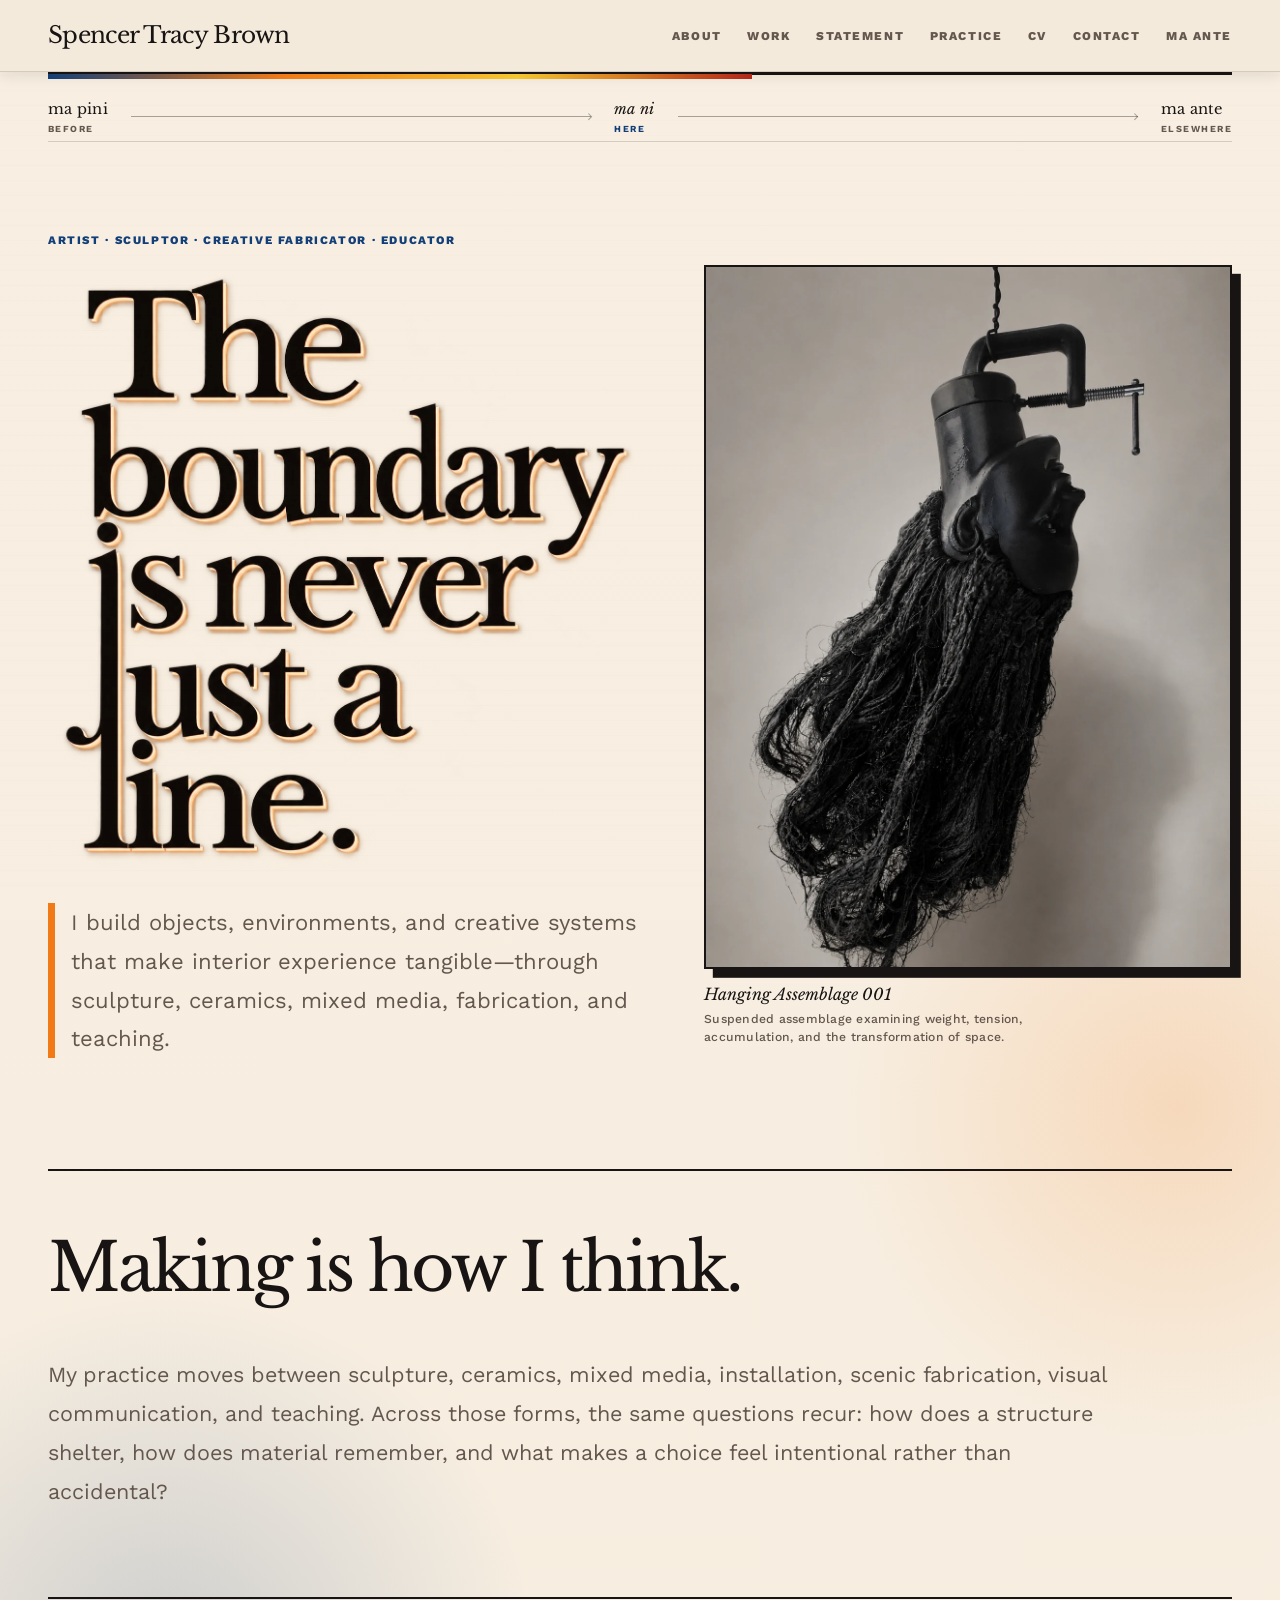
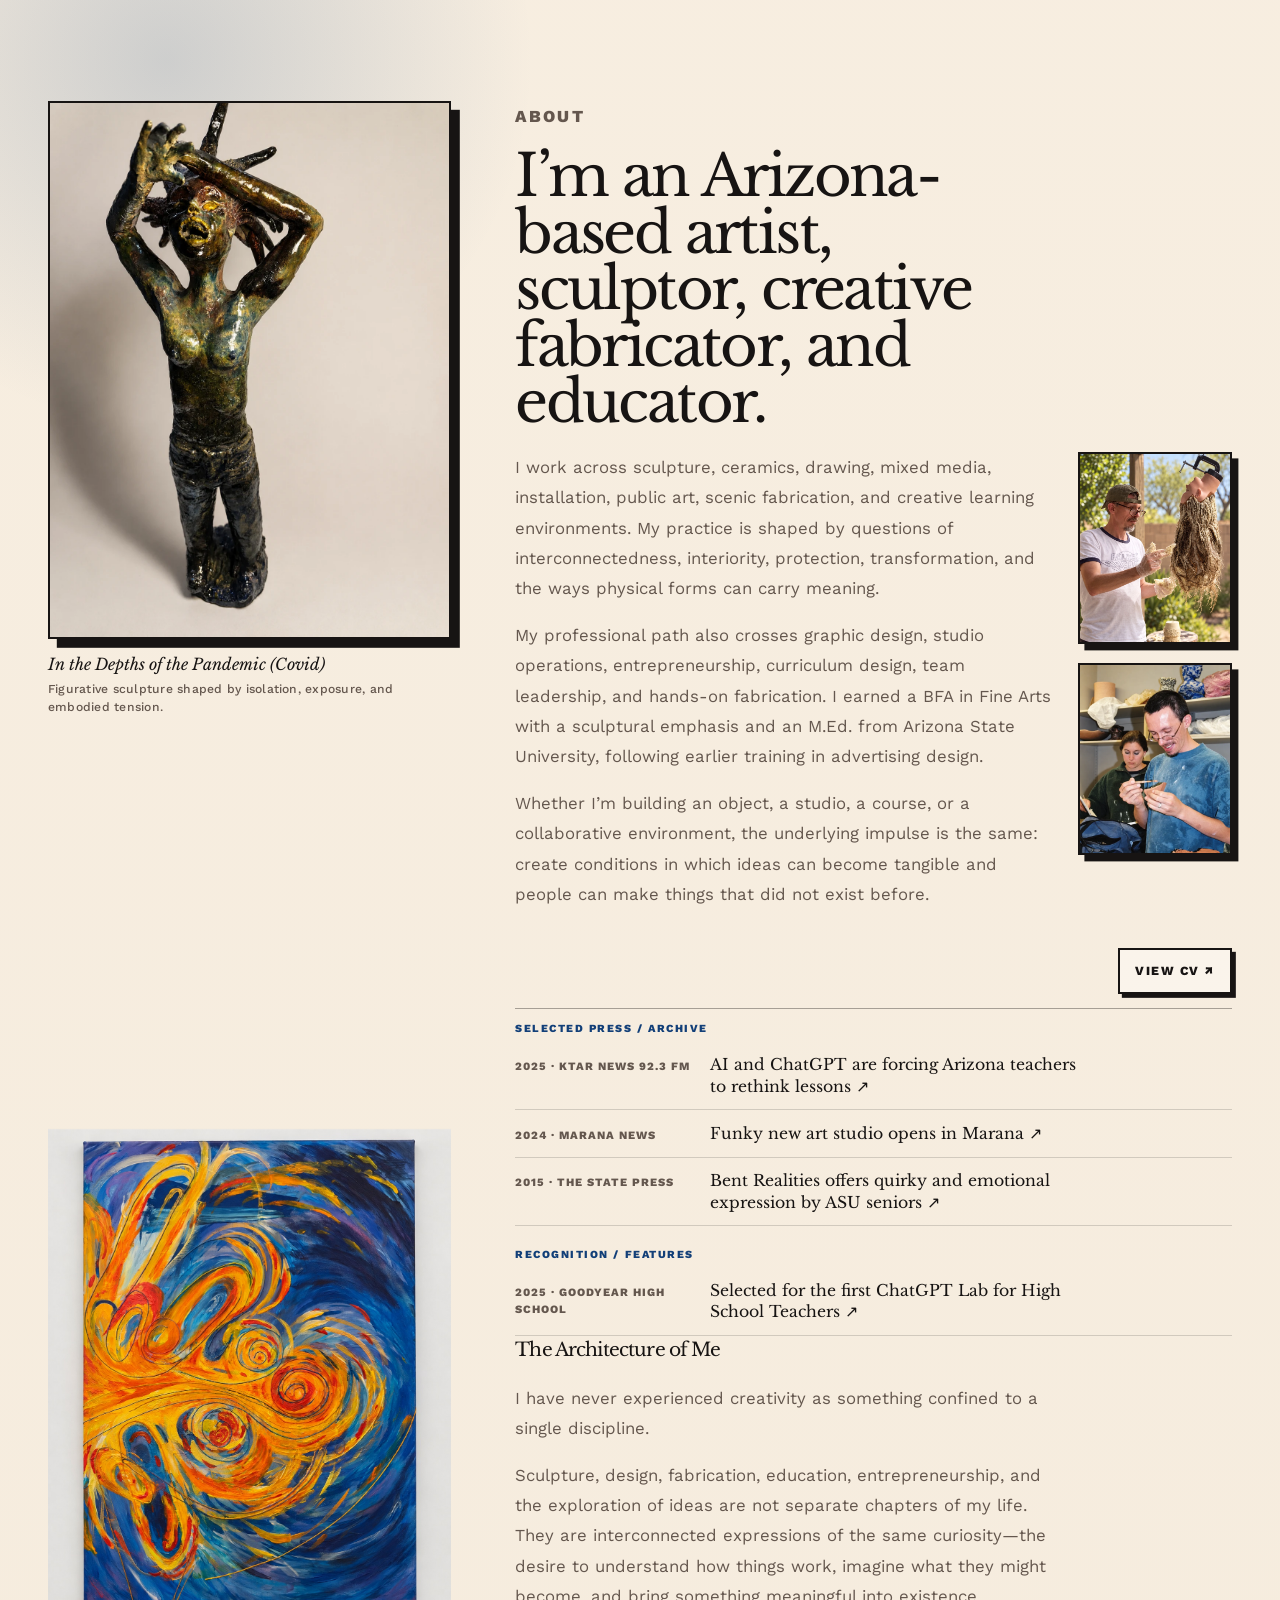
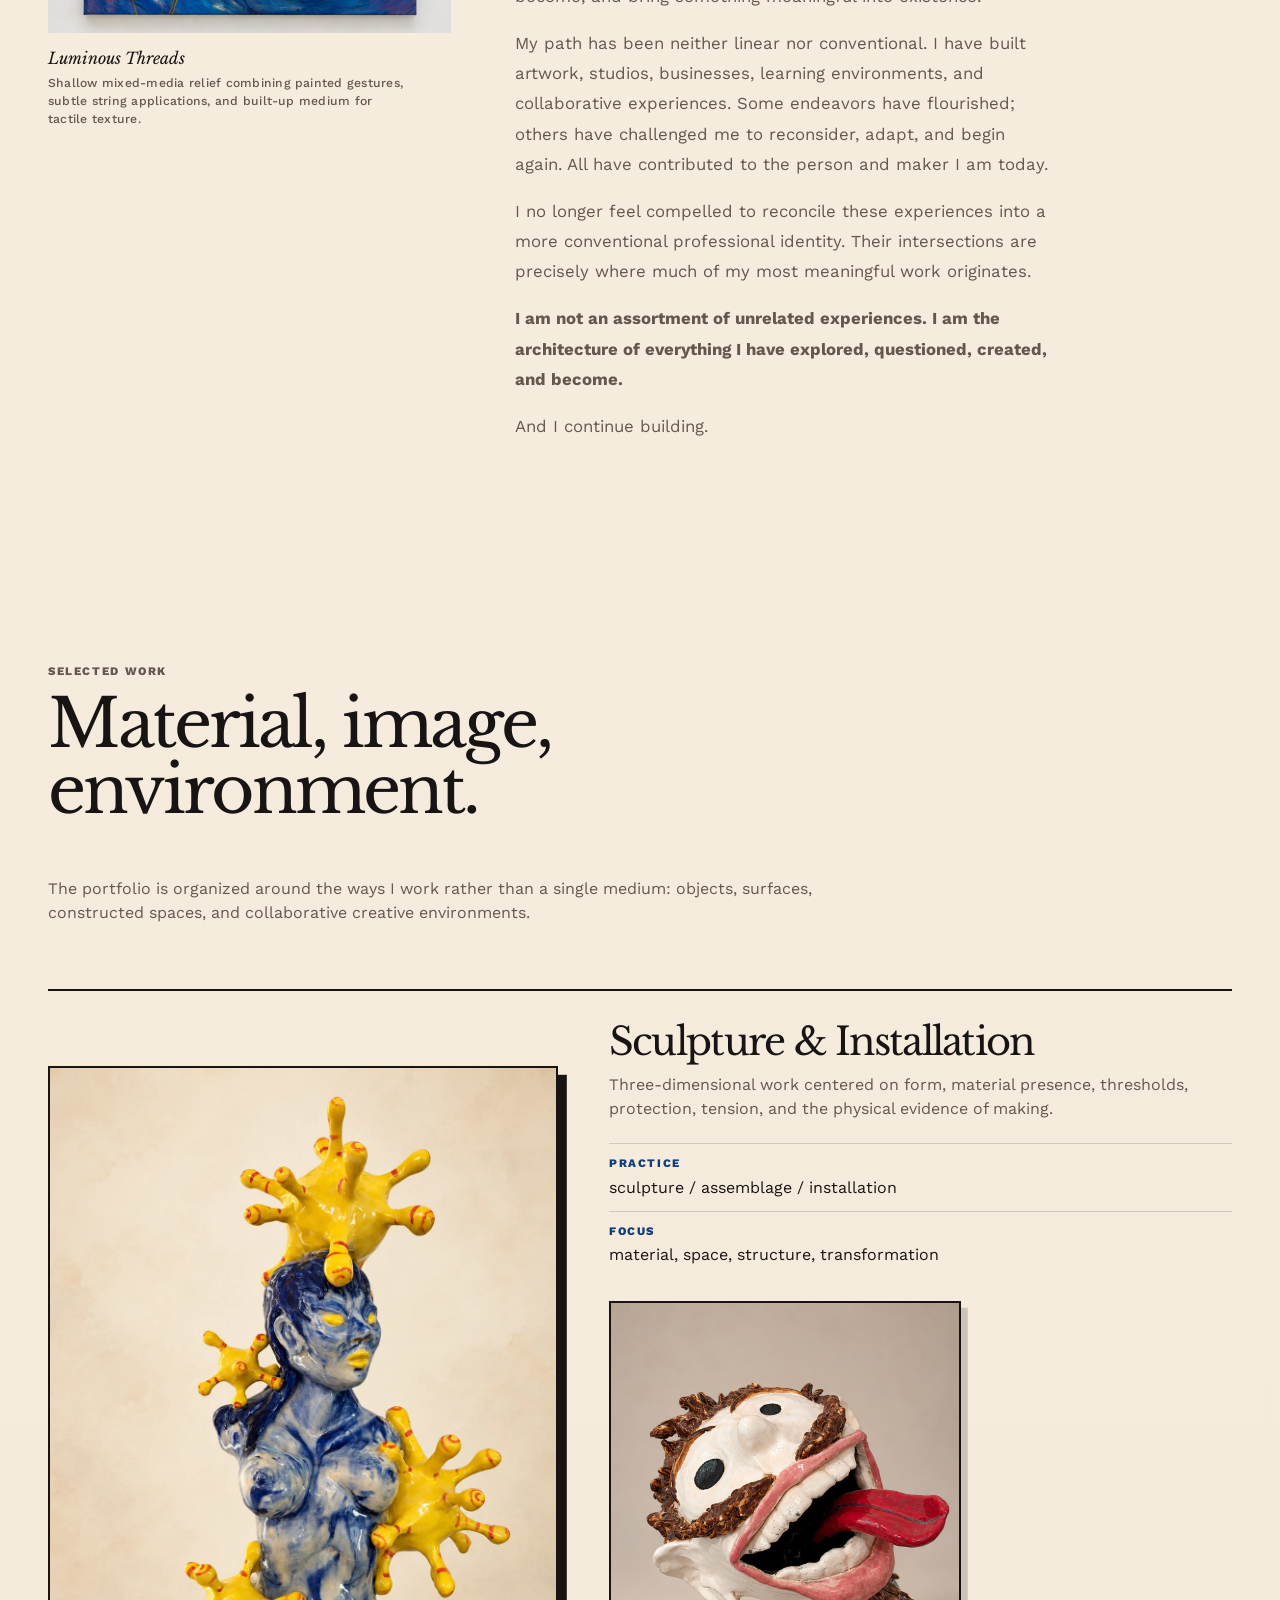
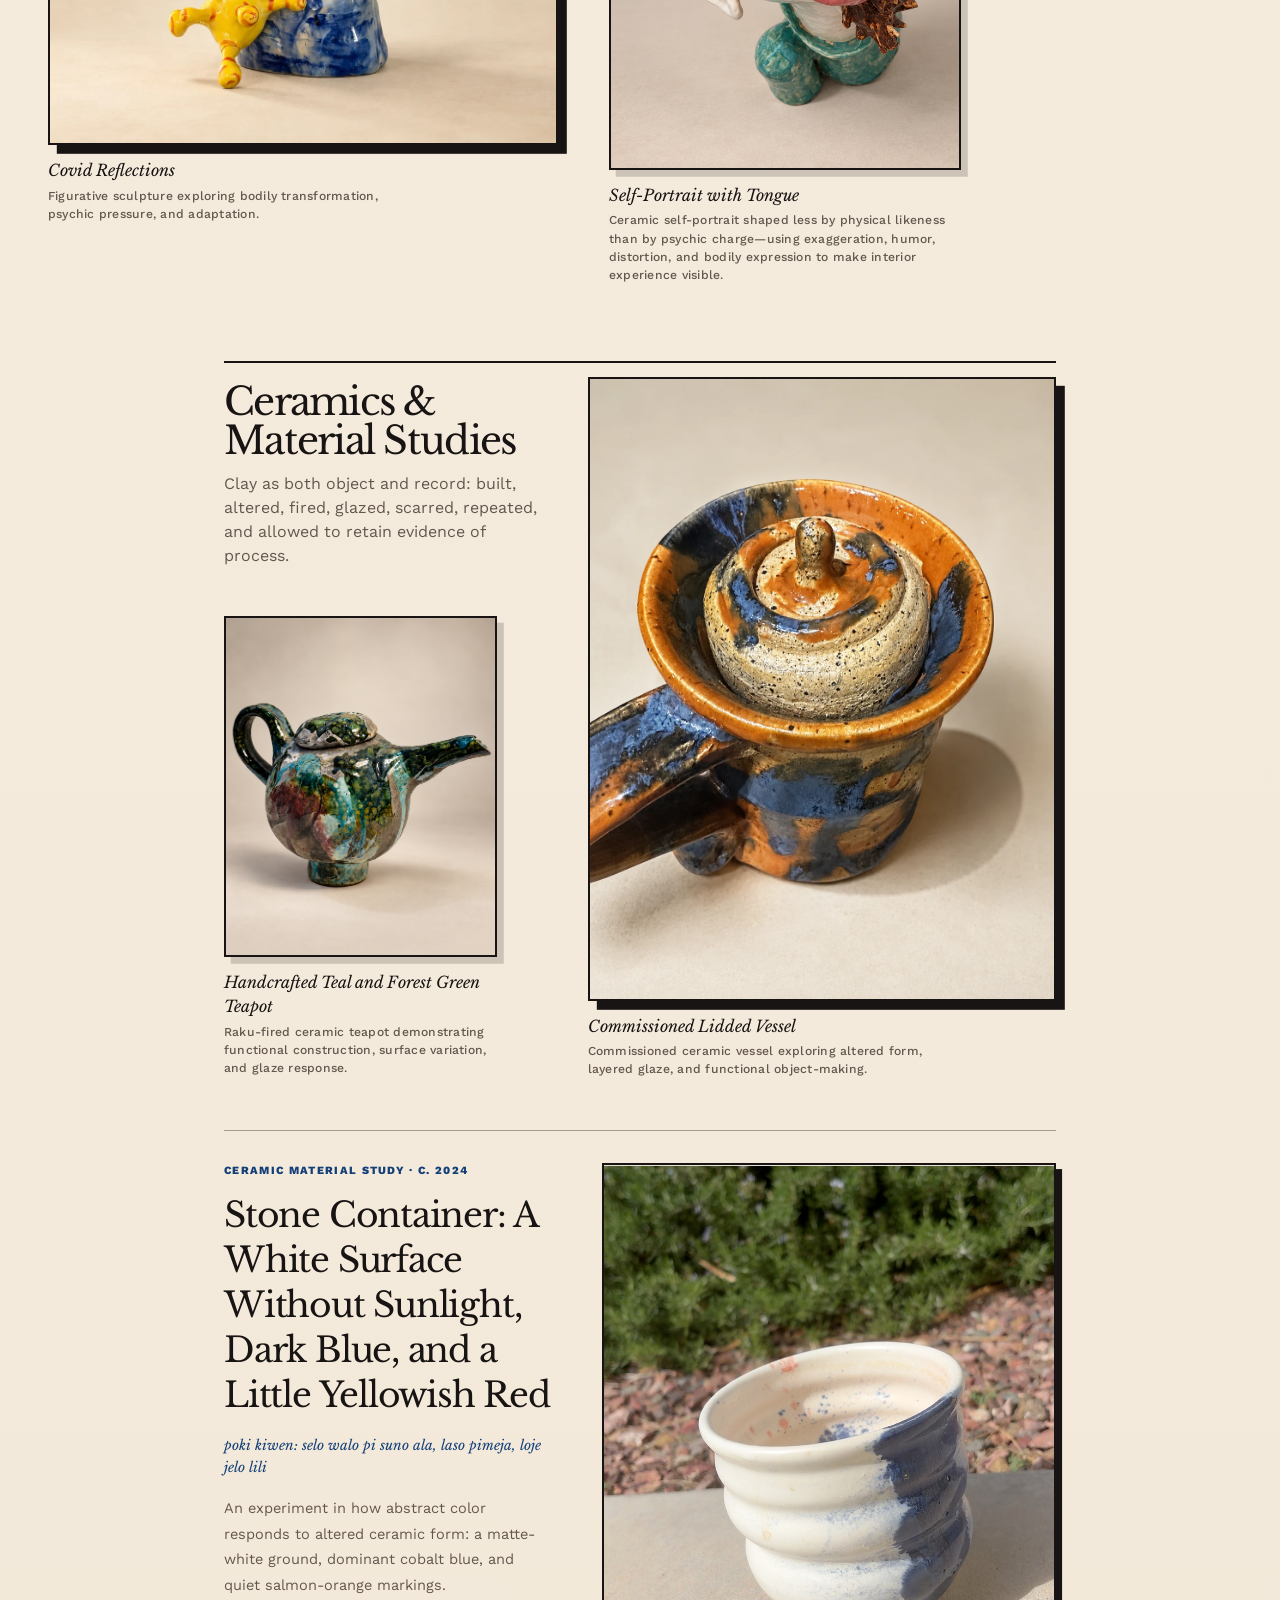
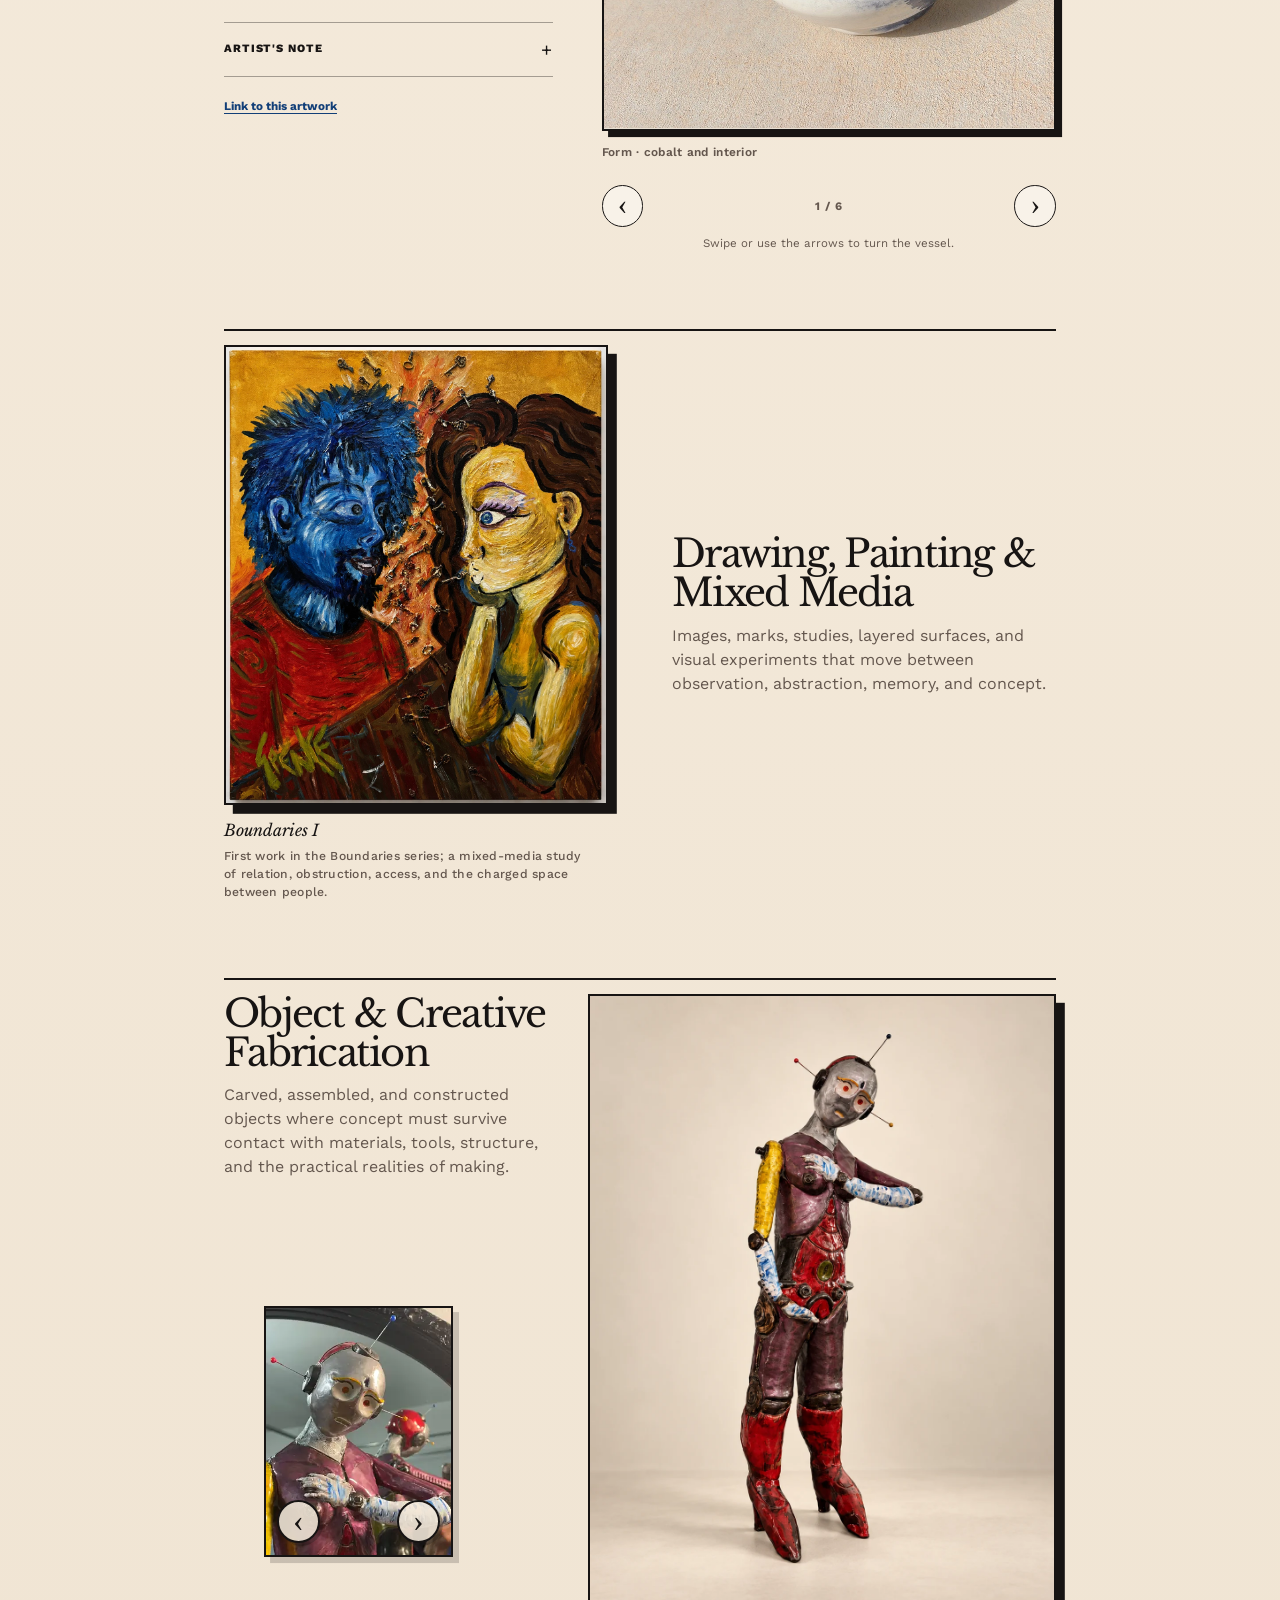
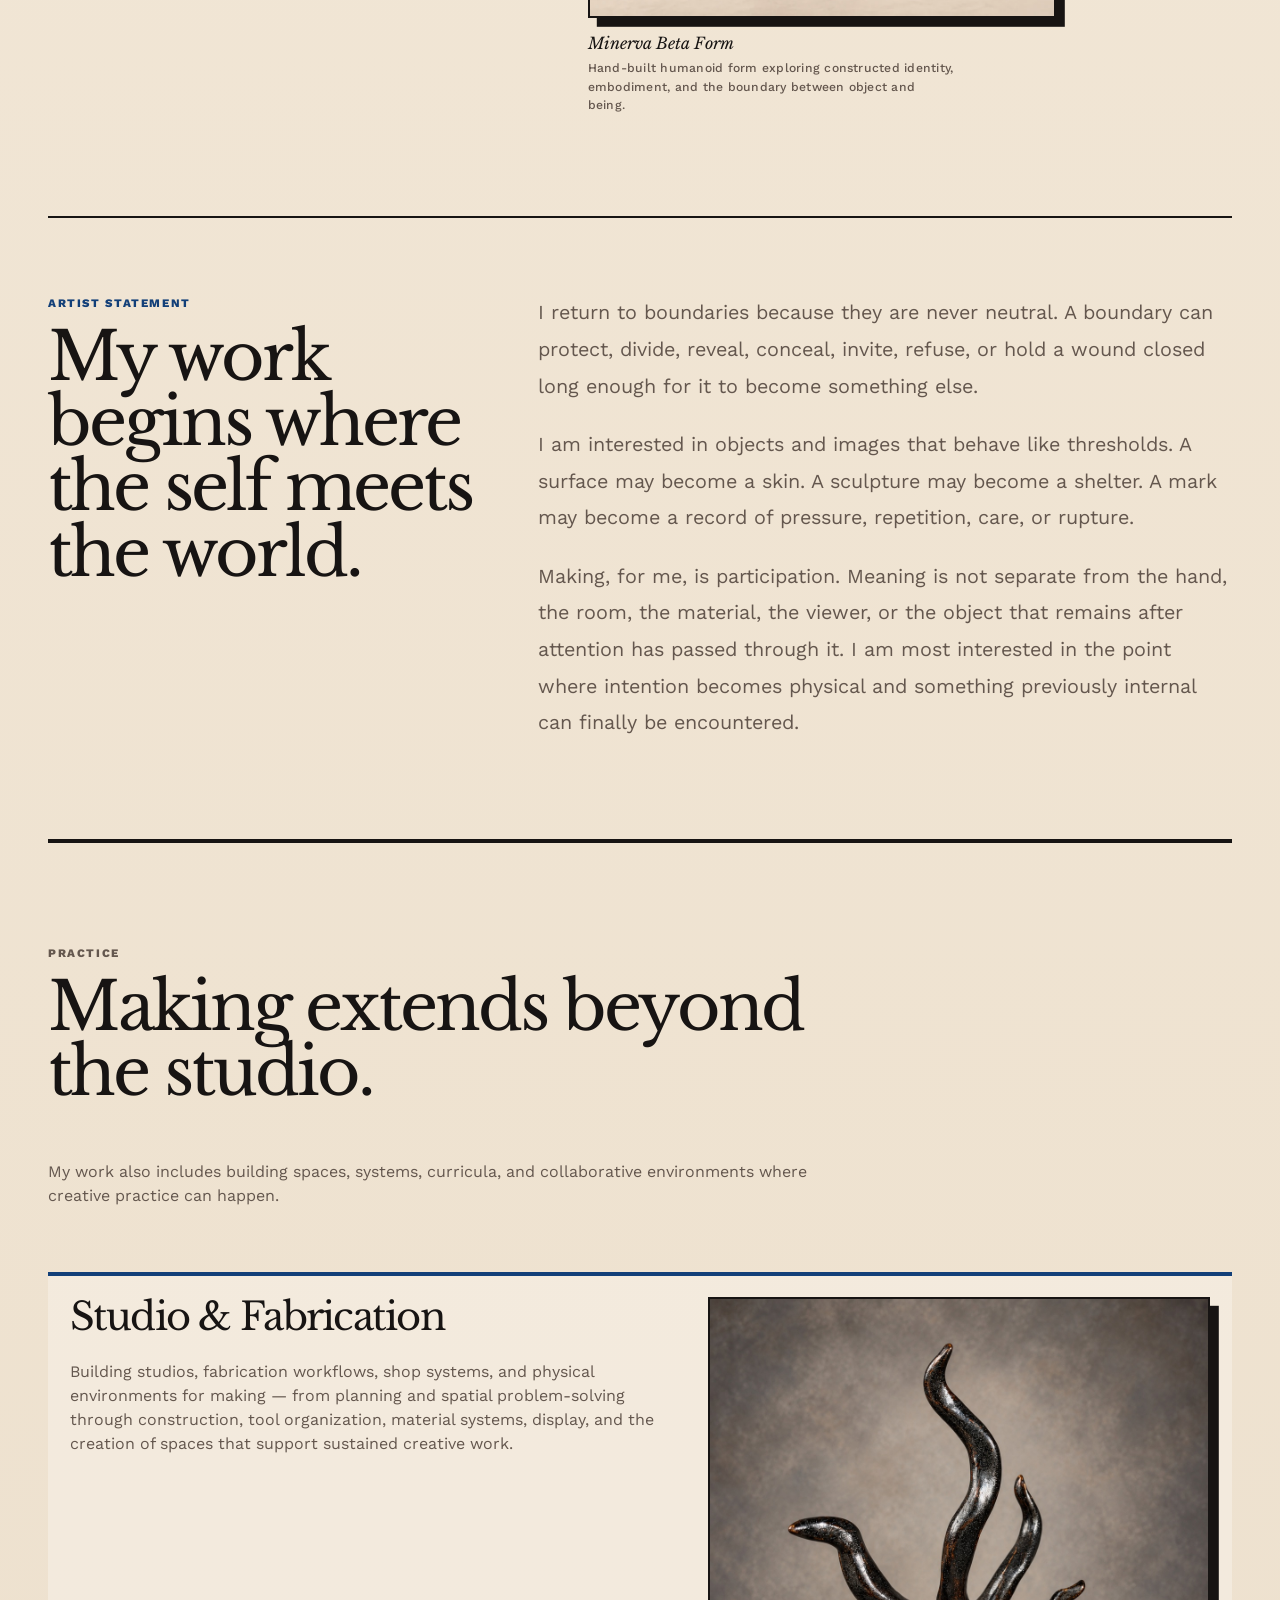
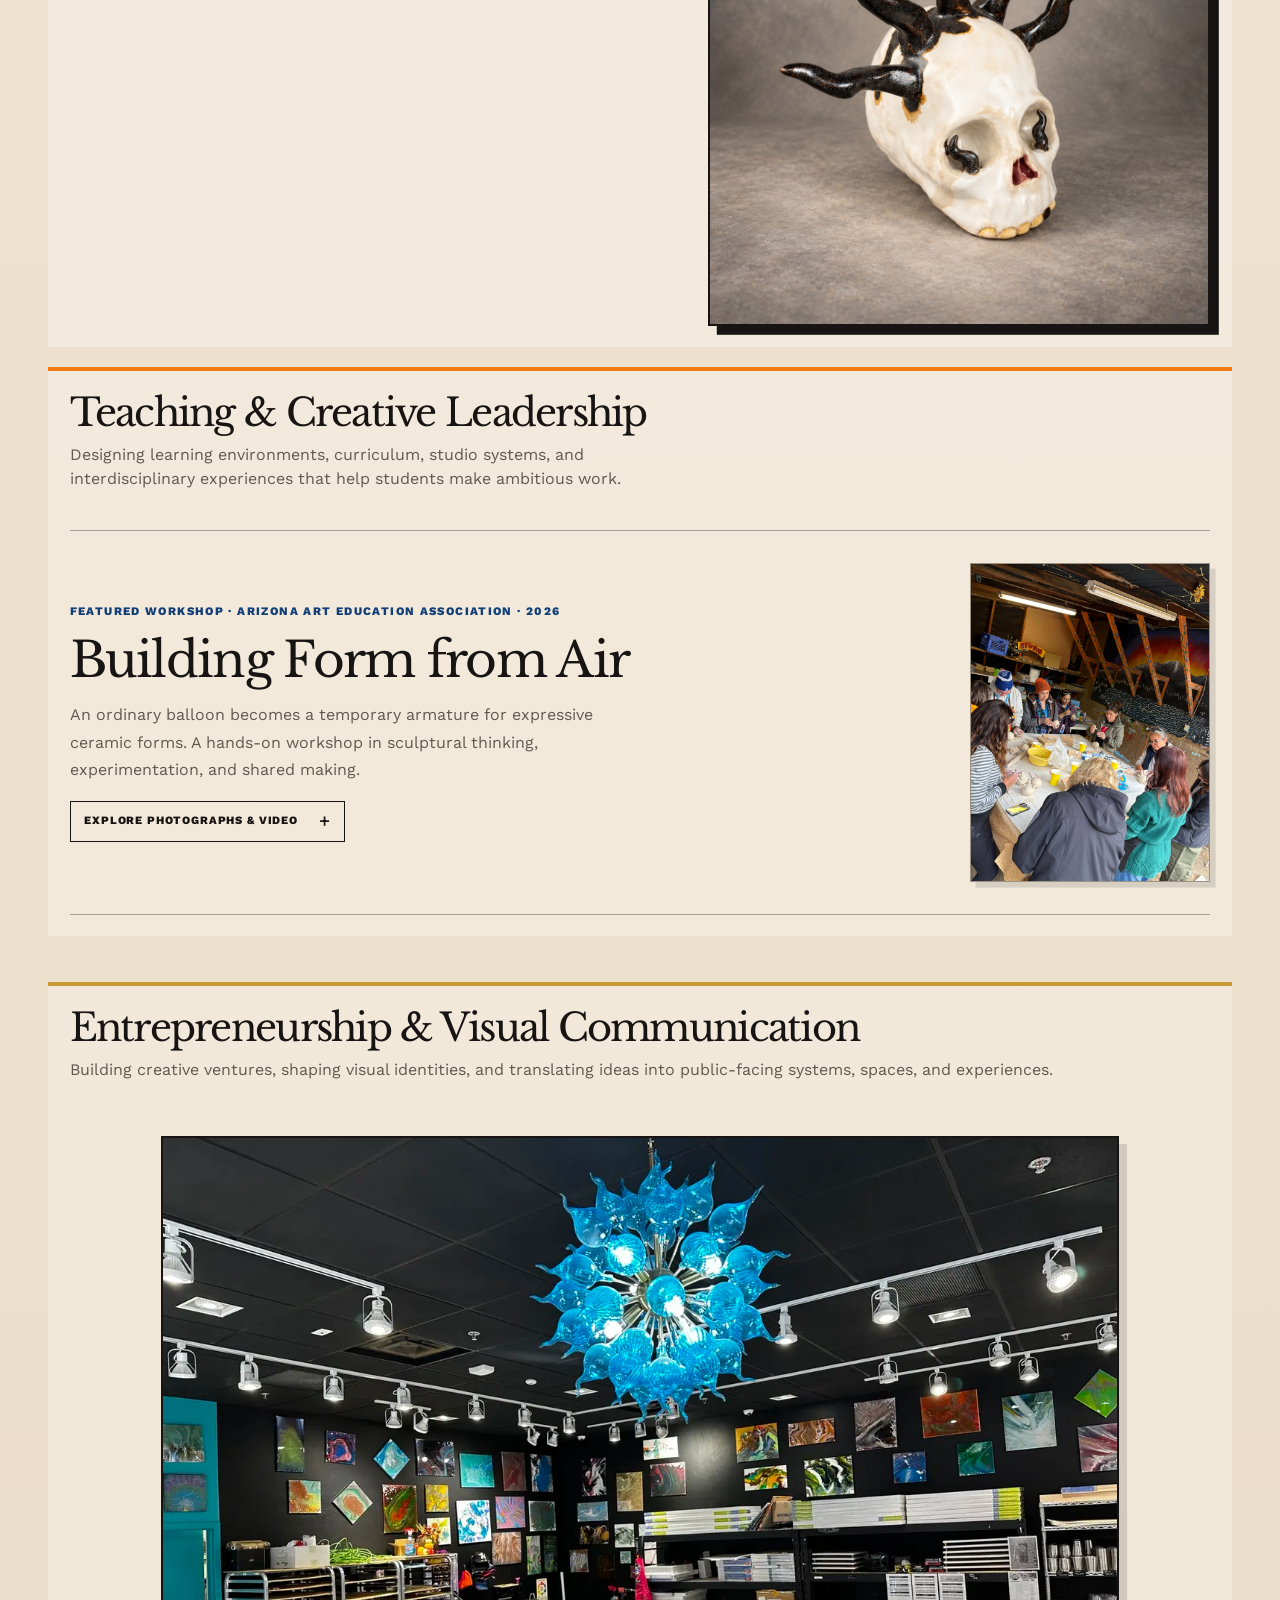
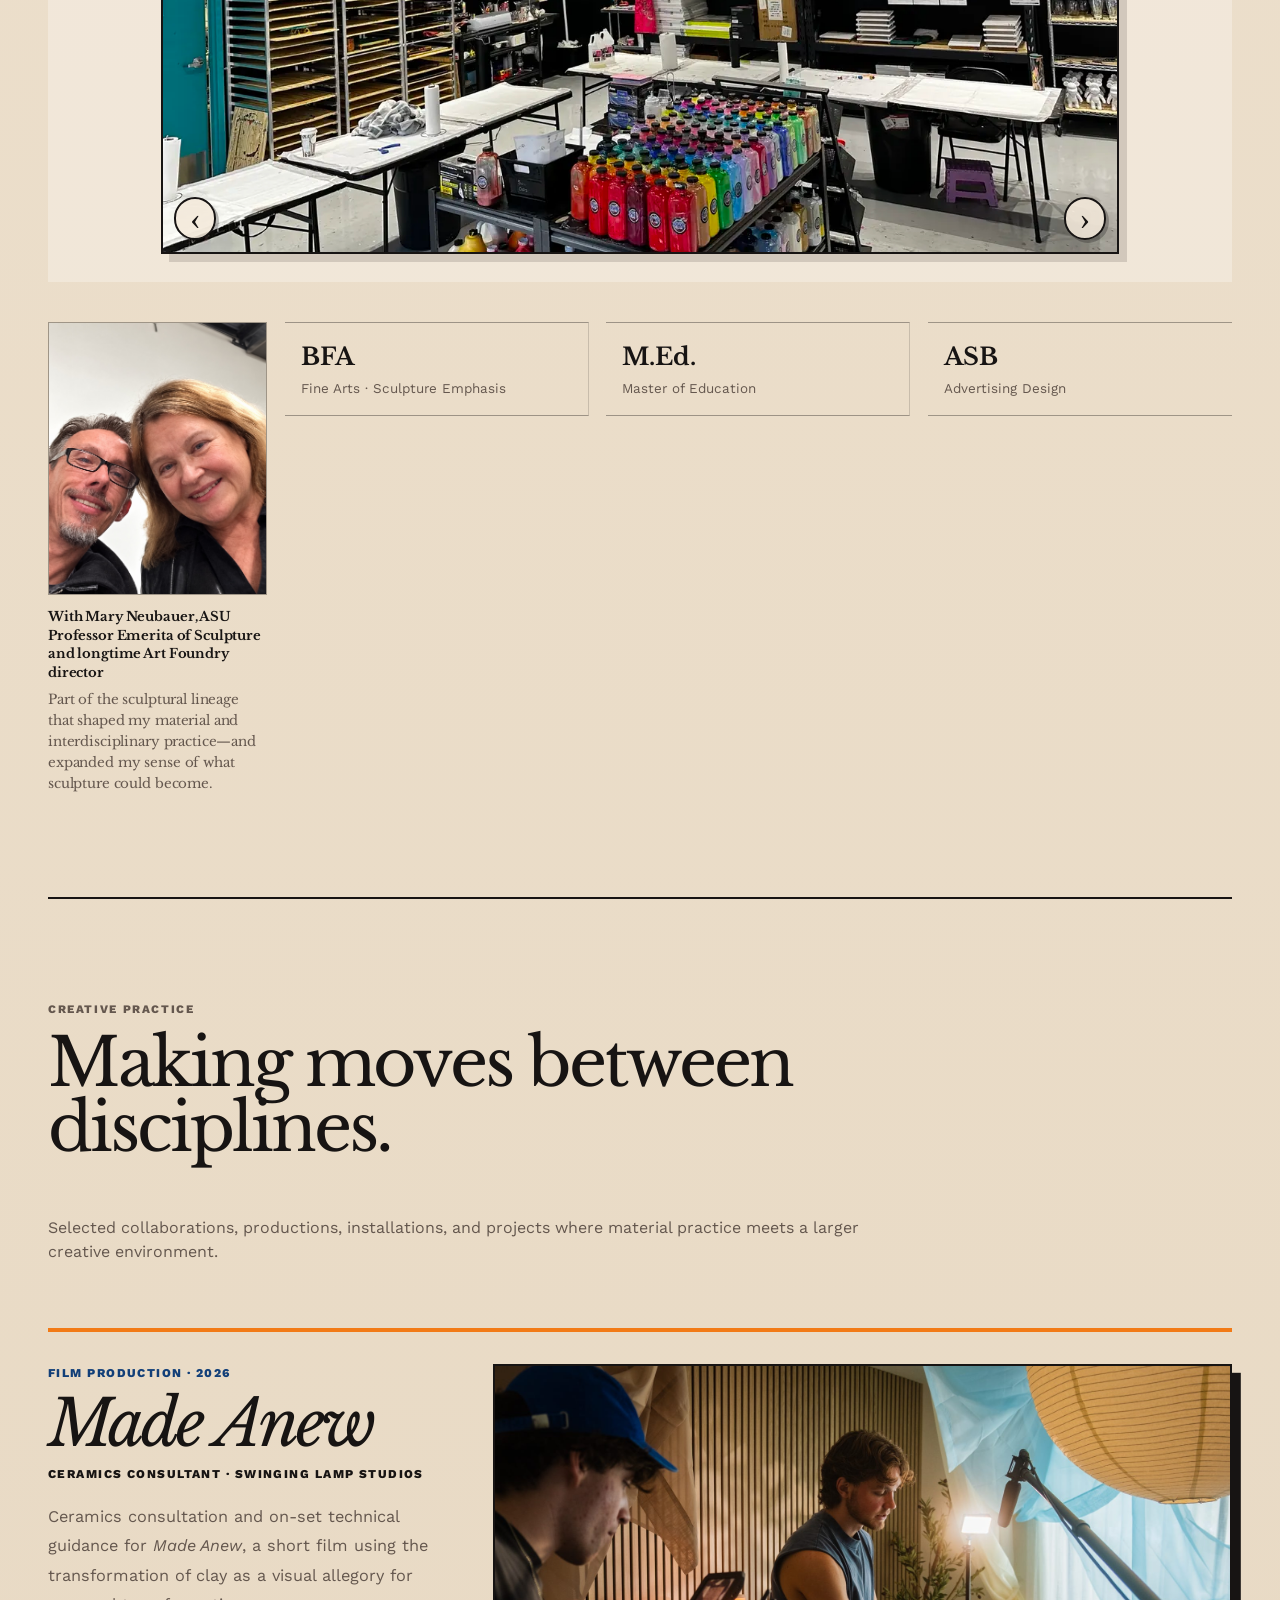
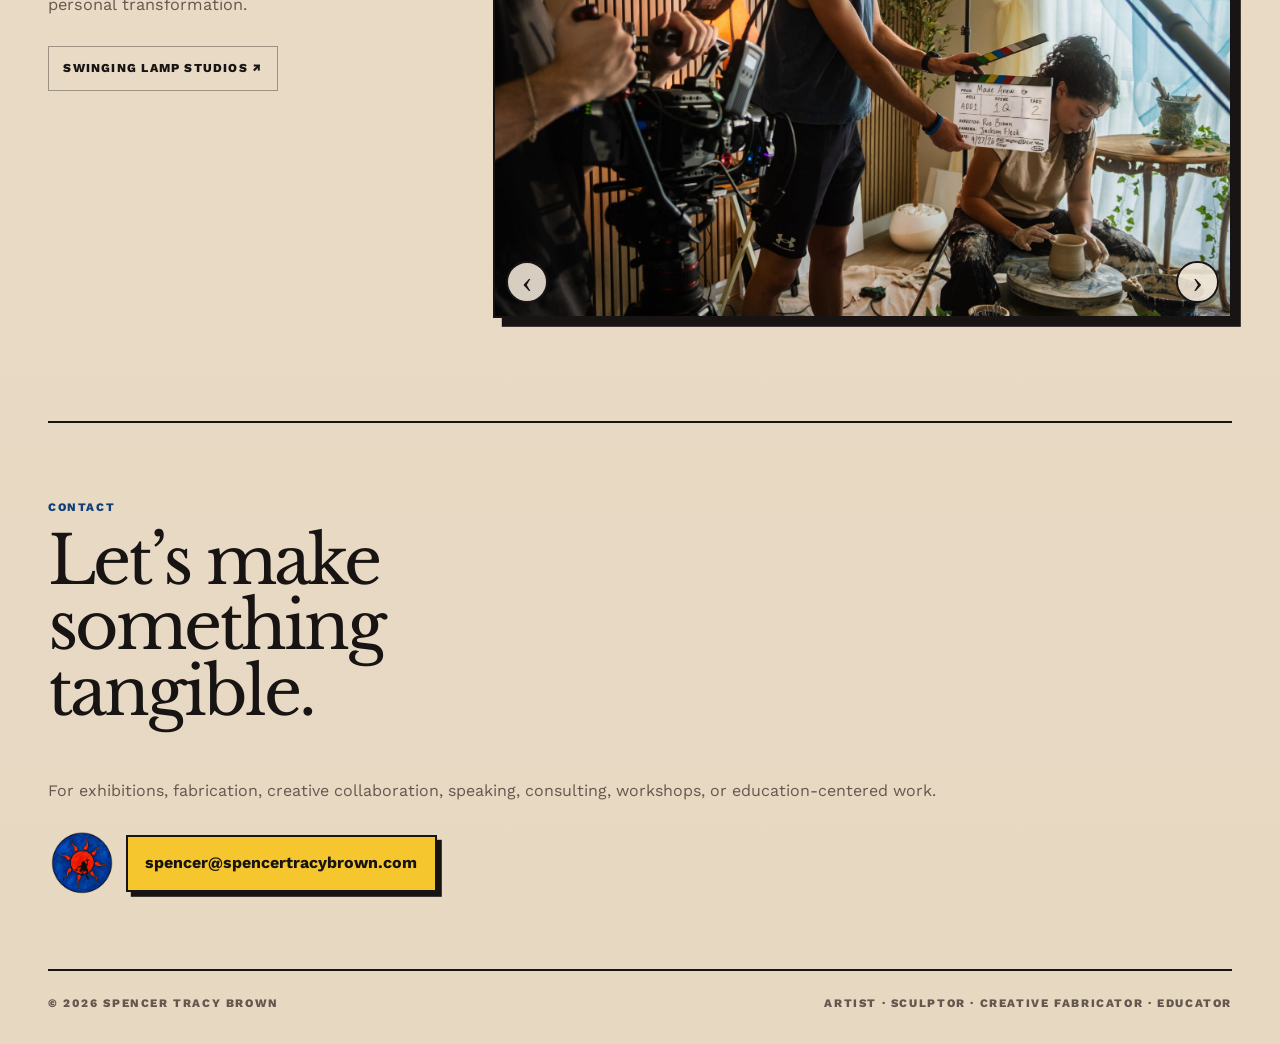
==== commit b555e233: "Portfolio: present Luminous Threads without extra frame" ====
--- a/index.html
+++ b/index.html
@@ -31,7 +31,7 @@
   <link rel="preconnect" href="https://fonts.gstatic.com" crossorigin />
   <link href="https://fonts.googleapis.com/css2?family=Libre+Baskerville:ital,wght@0,400;0,700;1,400&family=Work+Sans:wght@400;500;600;700;800&display=swap" rel="stylesheet" />
   <link rel="stylesheet" href="assets/css/styles.css" />
-  <link rel="stylesheet" href="assets/css/enhancements.css?v=aaea-integrated-r3" />
+  <link rel="stylesheet" href="assets/css/enhancements.css?v=luminous-unframed-r2" />
   <link rel="stylesheet" href="assets/css/stone-container.css?v=r1" />
 
   <script type="application/ld+json">
--- a/assets/css/enhancements.css
+++ b/assets/css/enhancements.css
@@ -29,11 +29,15 @@
   text-transform: none;
 }
 
-/* Luminous Threads is a shallow relief, not a crop-to-fill painting.
-   Preserve the source photograph's complete outline, mat, and string details. */
+/* Luminous Threads is a shallow mixed-media relief.
+   Show its original photograph in full without the site's additional frame. */
 .cv-archive-art .art-frame {
   aspect-ratio: auto;
   min-height: 0;
+  overflow: visible;
+  border: 0;
+  box-shadow: none;
+  background: transparent;
 }
 .cv-archive-art .art-frame img {
   display: block;
@@ -43,11 +47,11 @@
   object-position: center center;
 }
 
-/* About archive artwork: preserve Luminous Threads' original scale, add breathing room only. */
+/* Leave the archival photo intact and give it room, especially on phones. */
 .cv-archive-art {
-  width: min(100%, 27rem);
-  margin-top: clamp(2.4rem, 4vw, 3.5rem);
-  margin-bottom: 1rem;
+  width: min(100%, 29rem);
+  margin-top: clamp(2.6rem, 4vw, 3.75rem);
+  margin-bottom: clamp(1.4rem, 2.5vw, 2rem);
 }
 
 /* Sculpture & Installation: secondary autobiographical work beneath the lead metadata. */
@@ -275,8 +279,8 @@
 
 @media (max-width: 900px) {
   .cv-archive-art {
-    width: min(78%, 22rem);
-    margin: 2rem 0 1.5rem;
+    width: min(88%, 27rem);
+    margin: clamp(2.1rem, 4vw, 2.8rem) 0 1.8rem;
   }
 
   .sculpture-supporting-art {
